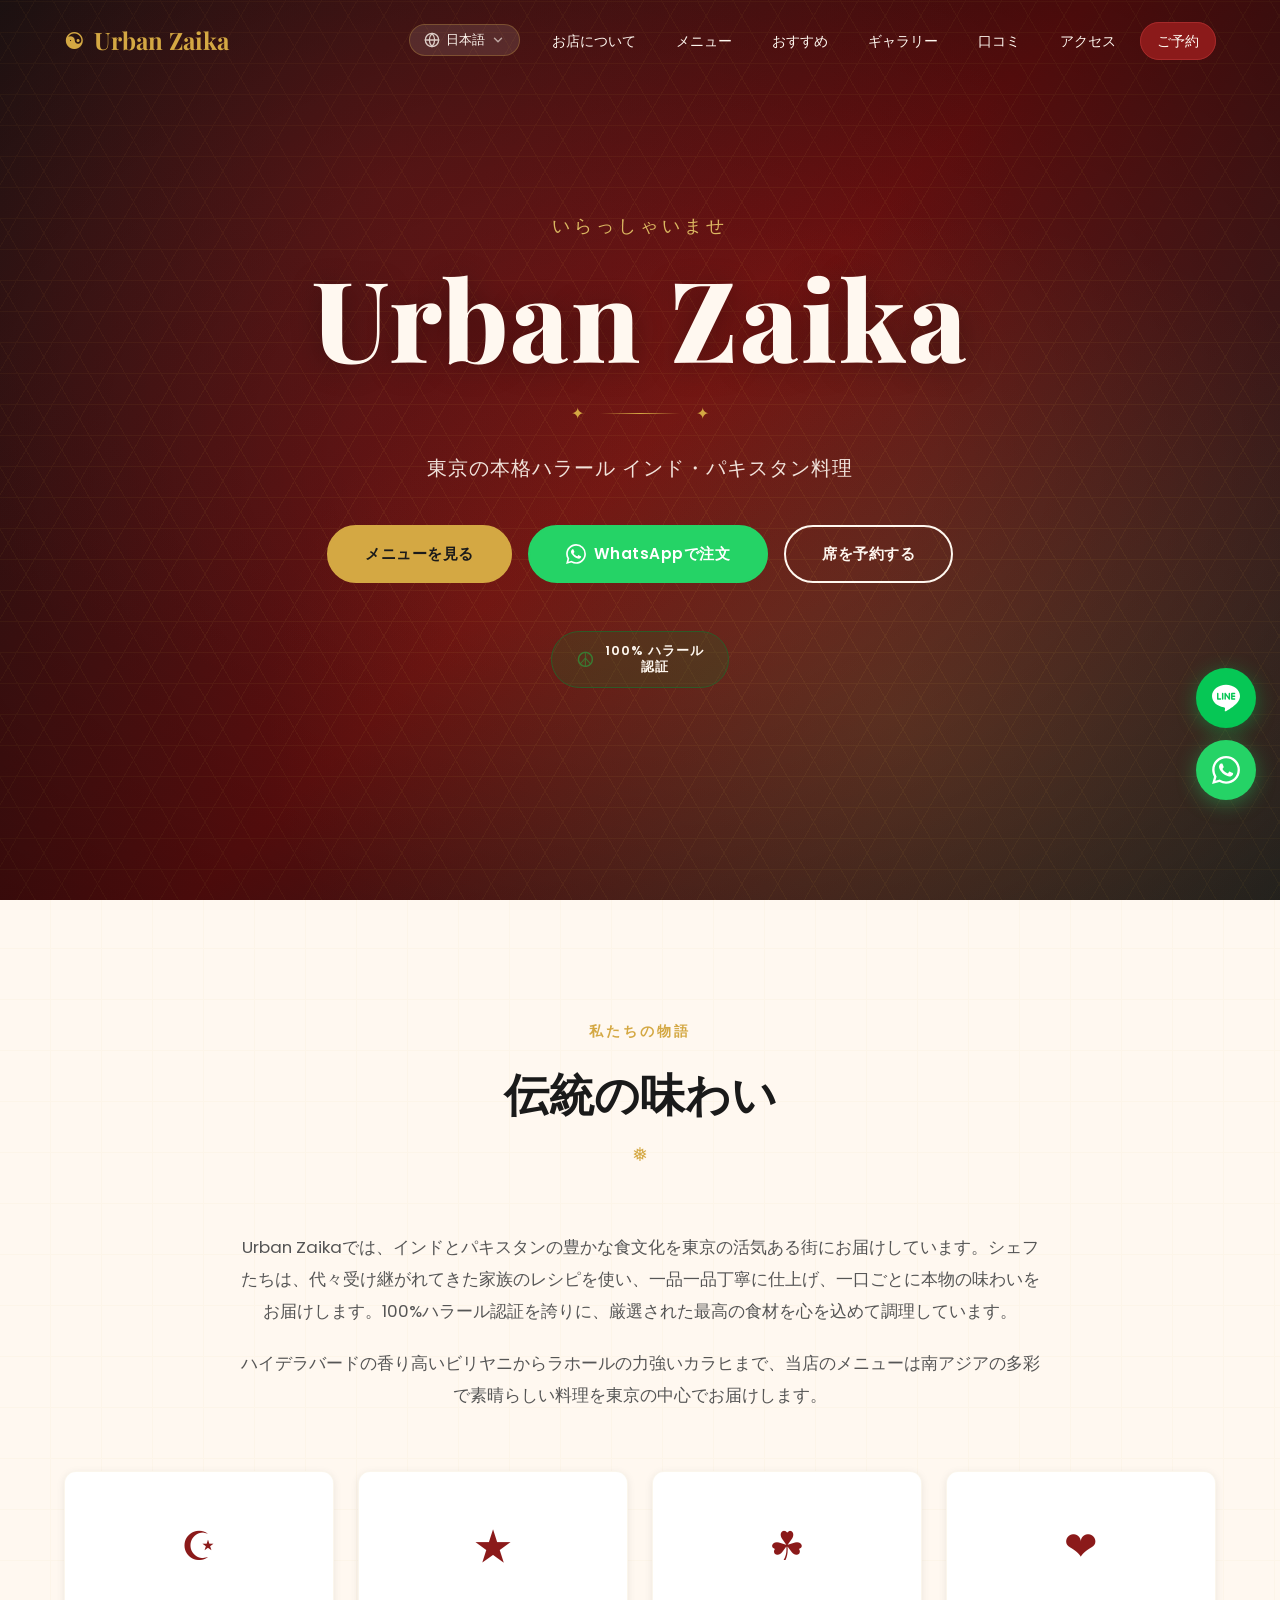
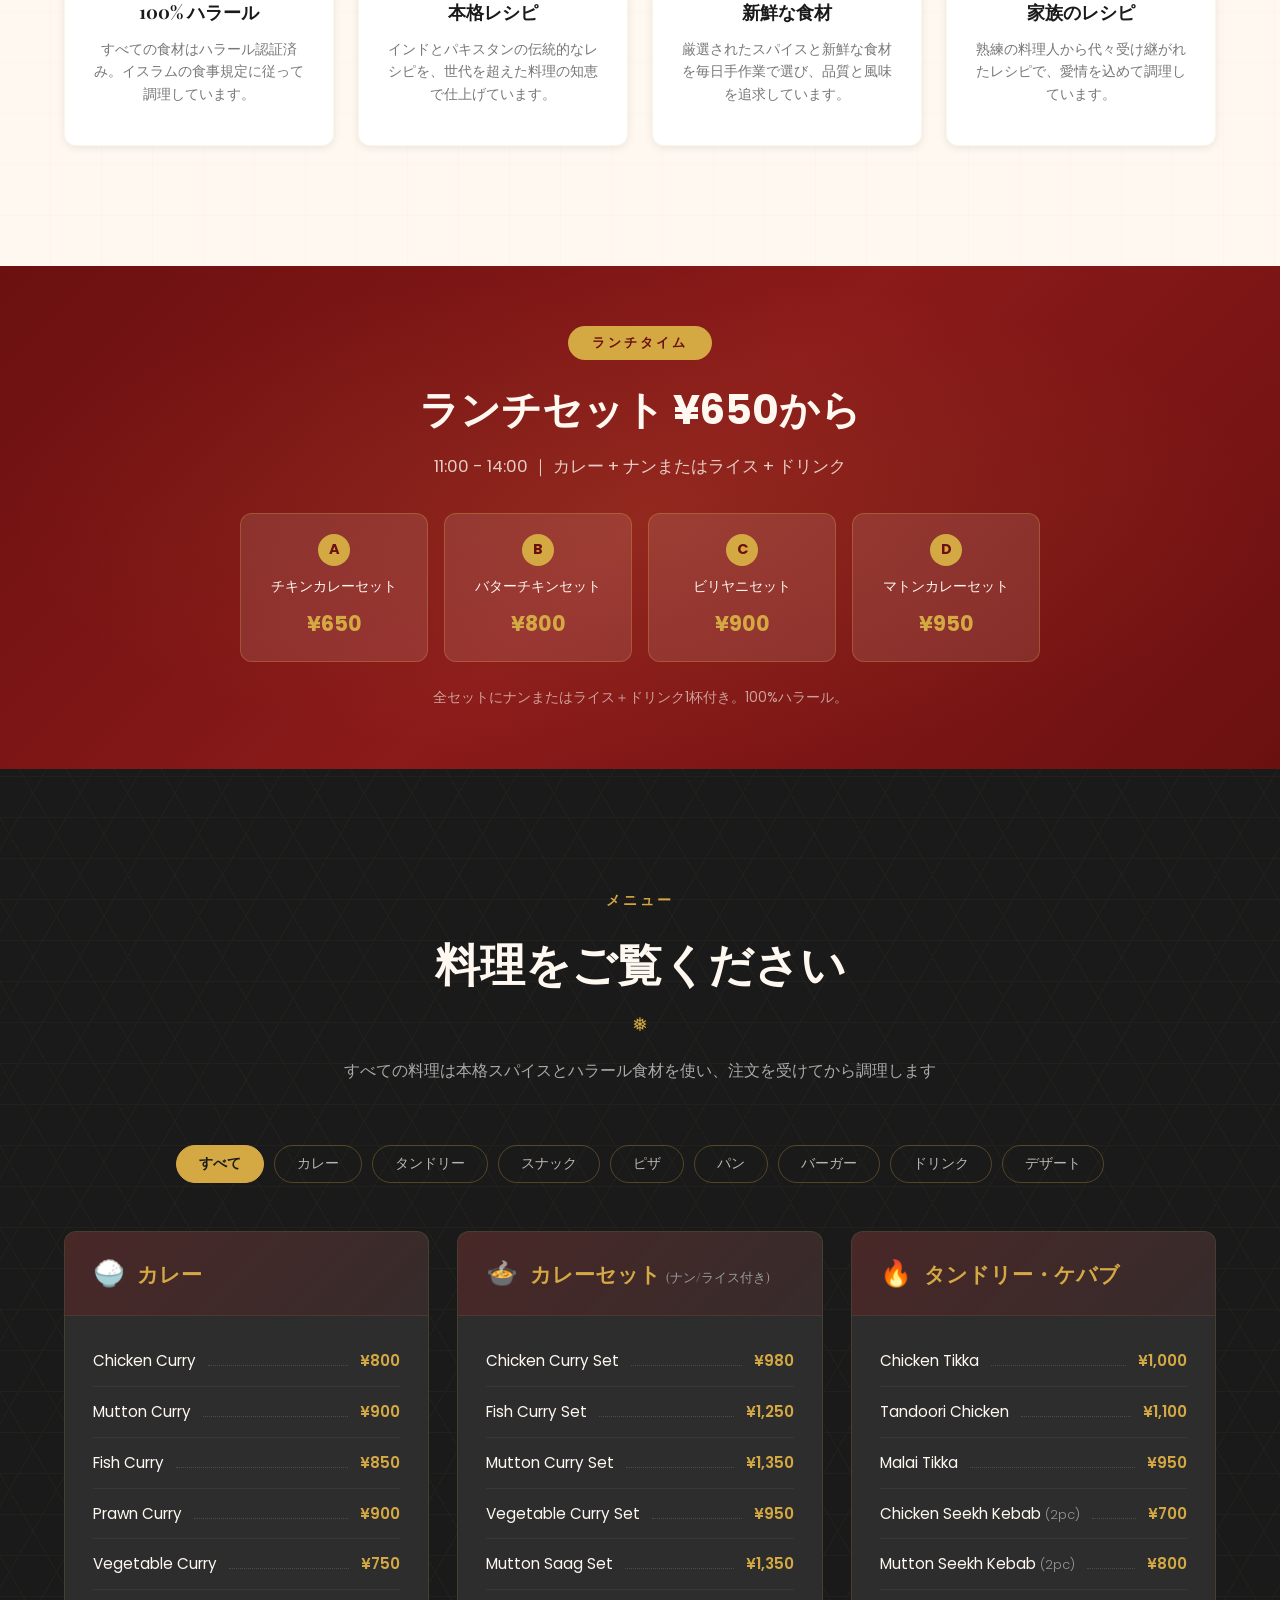
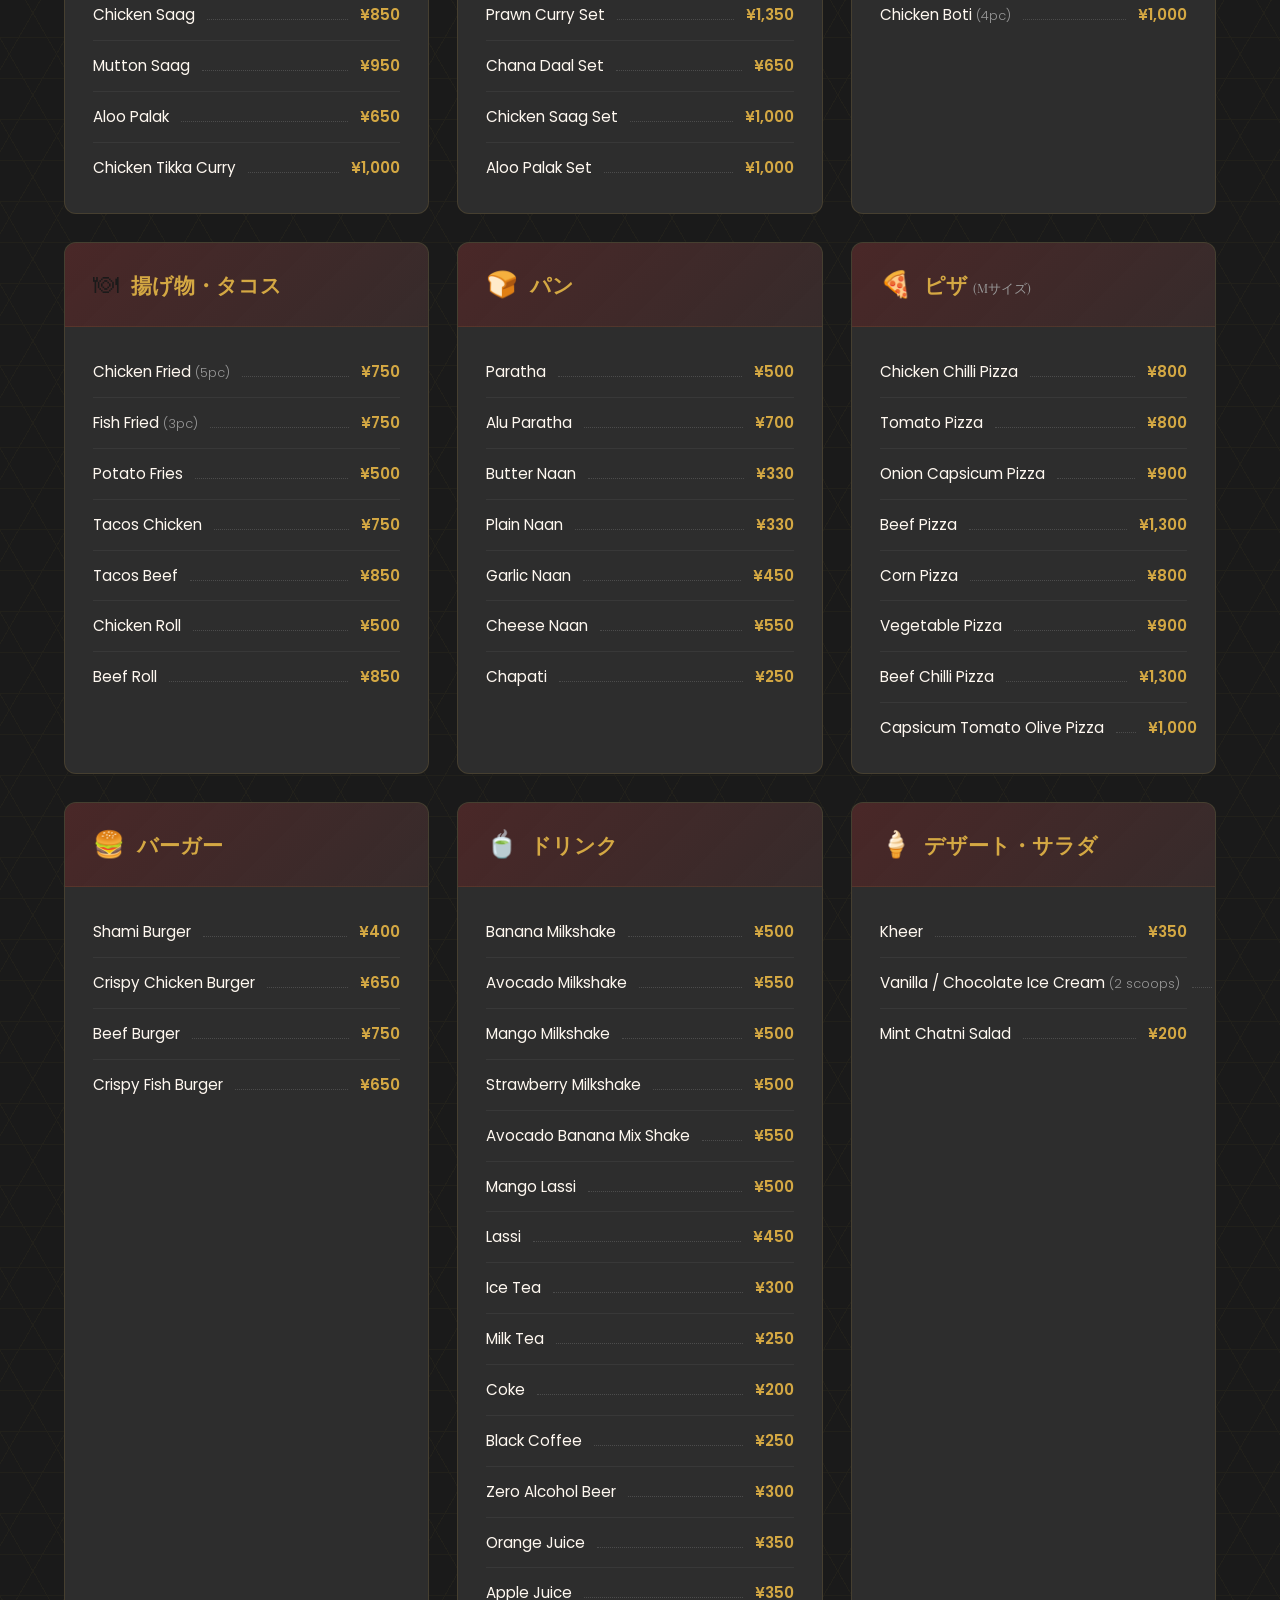
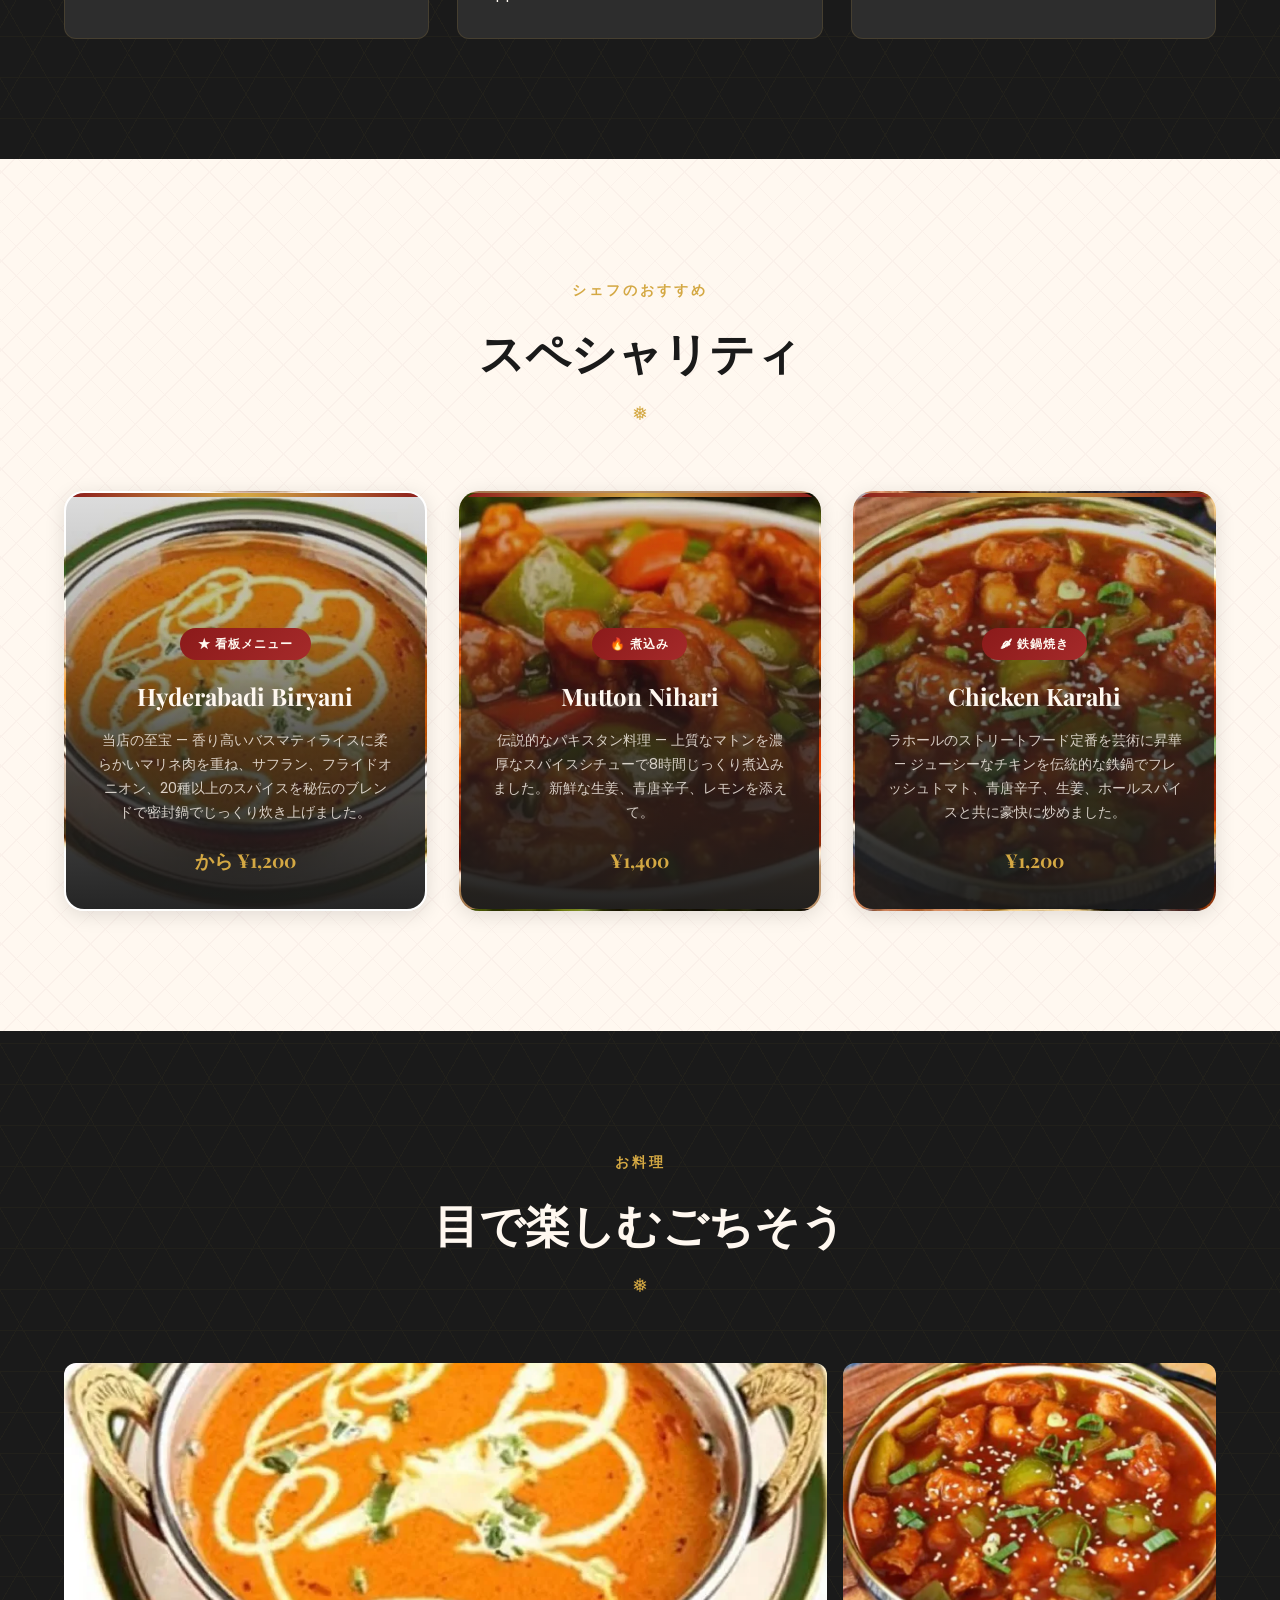
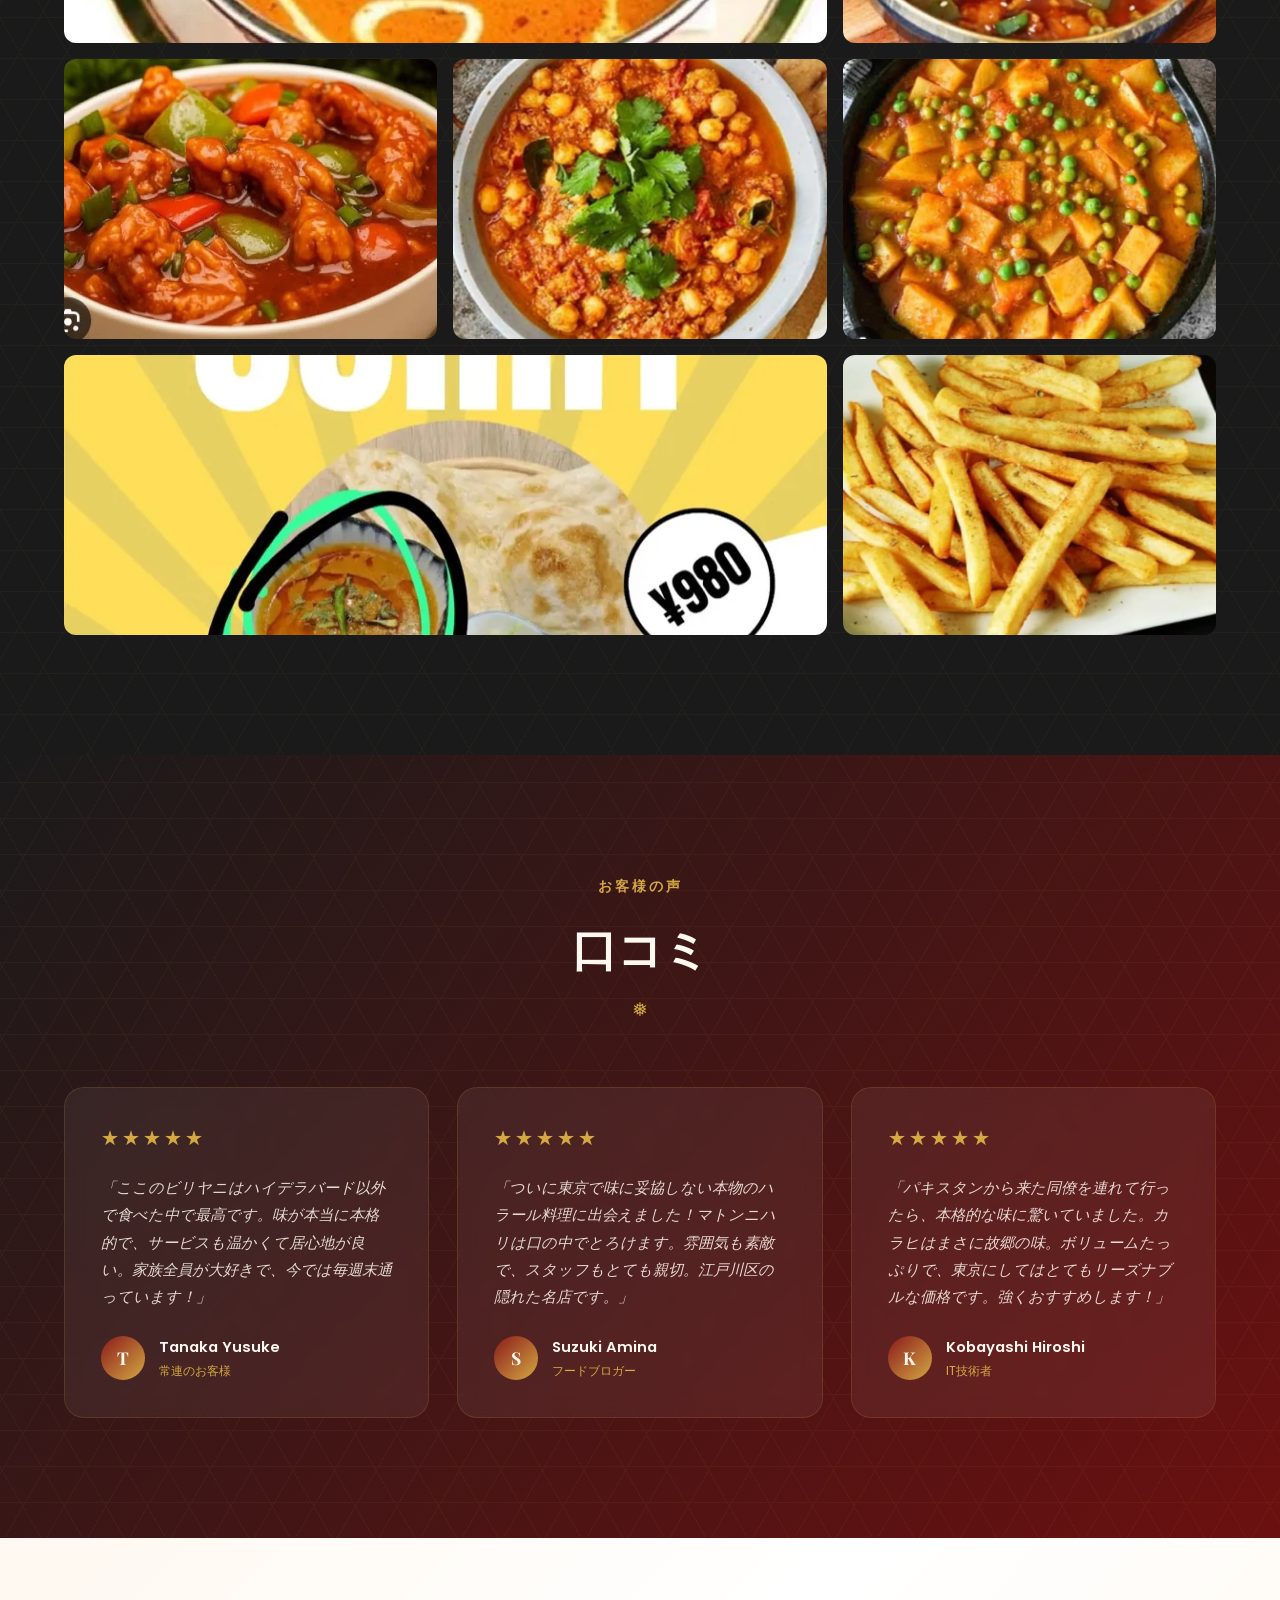
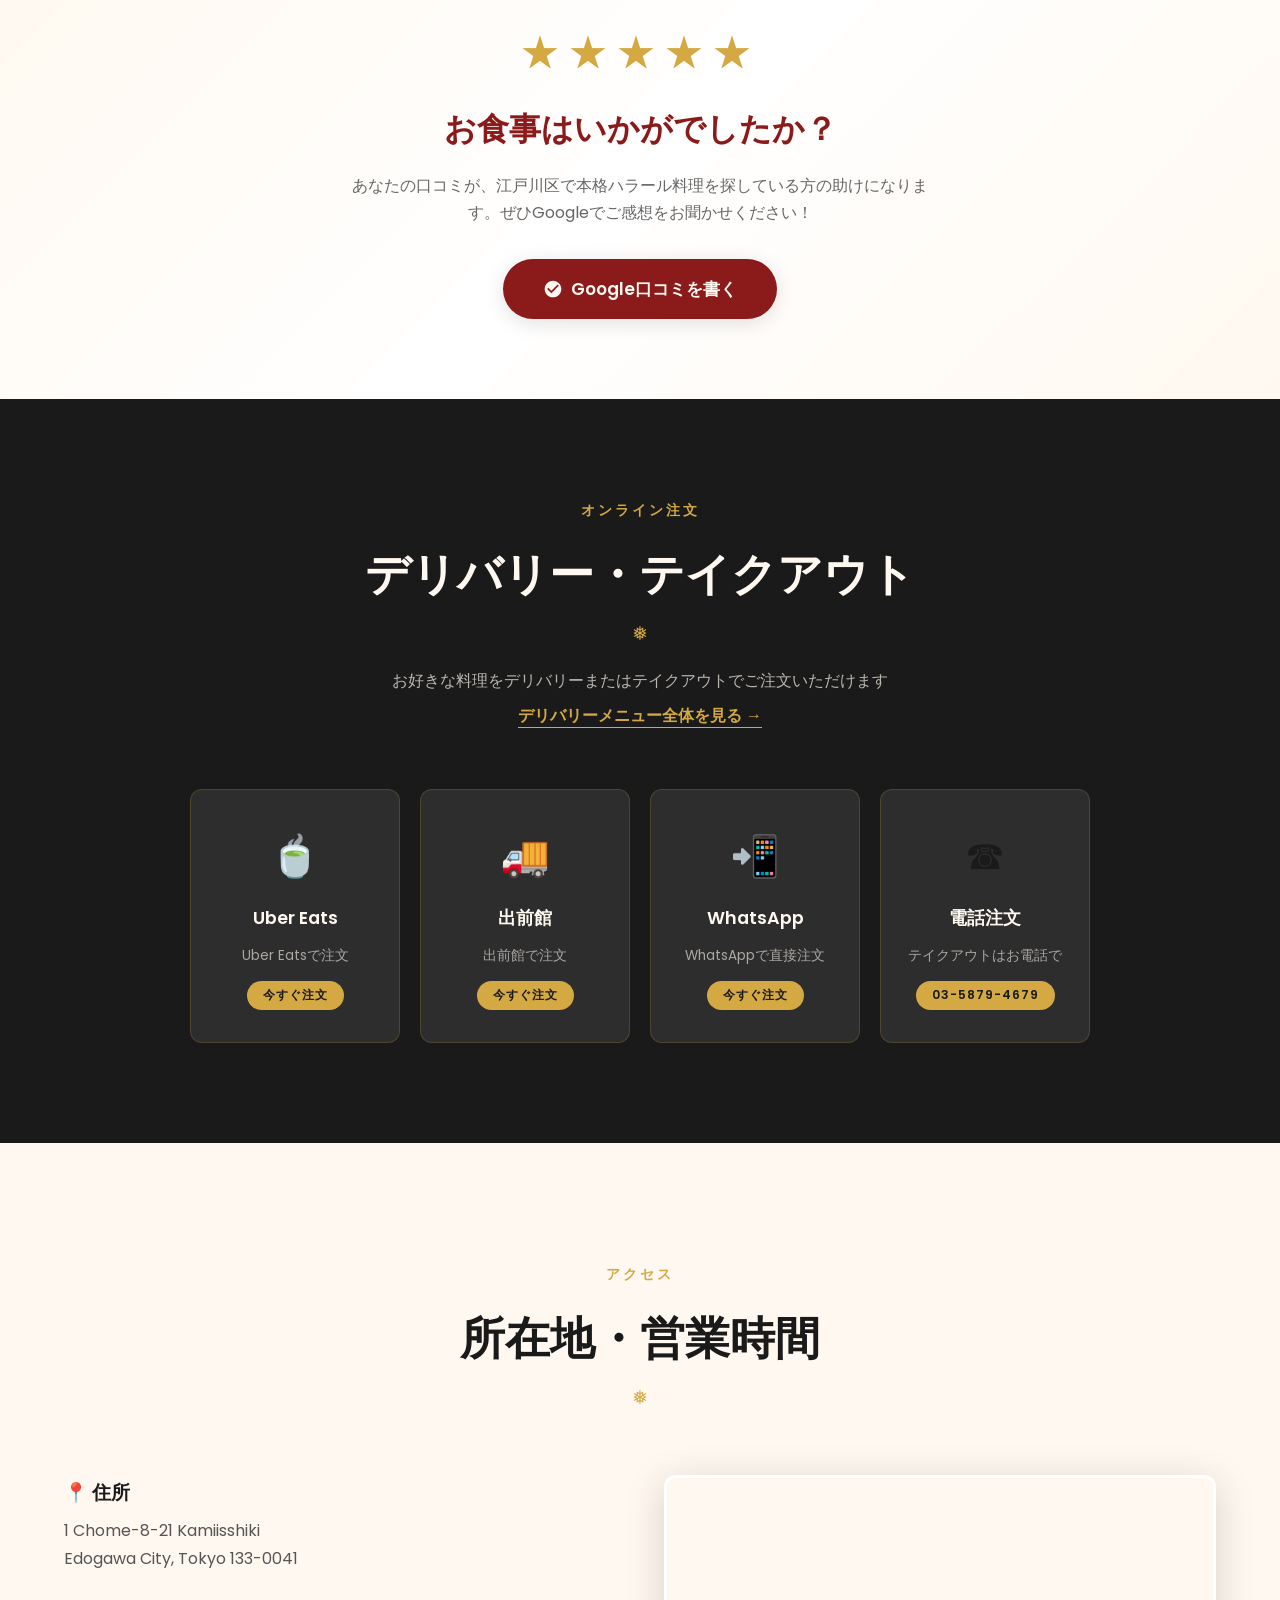
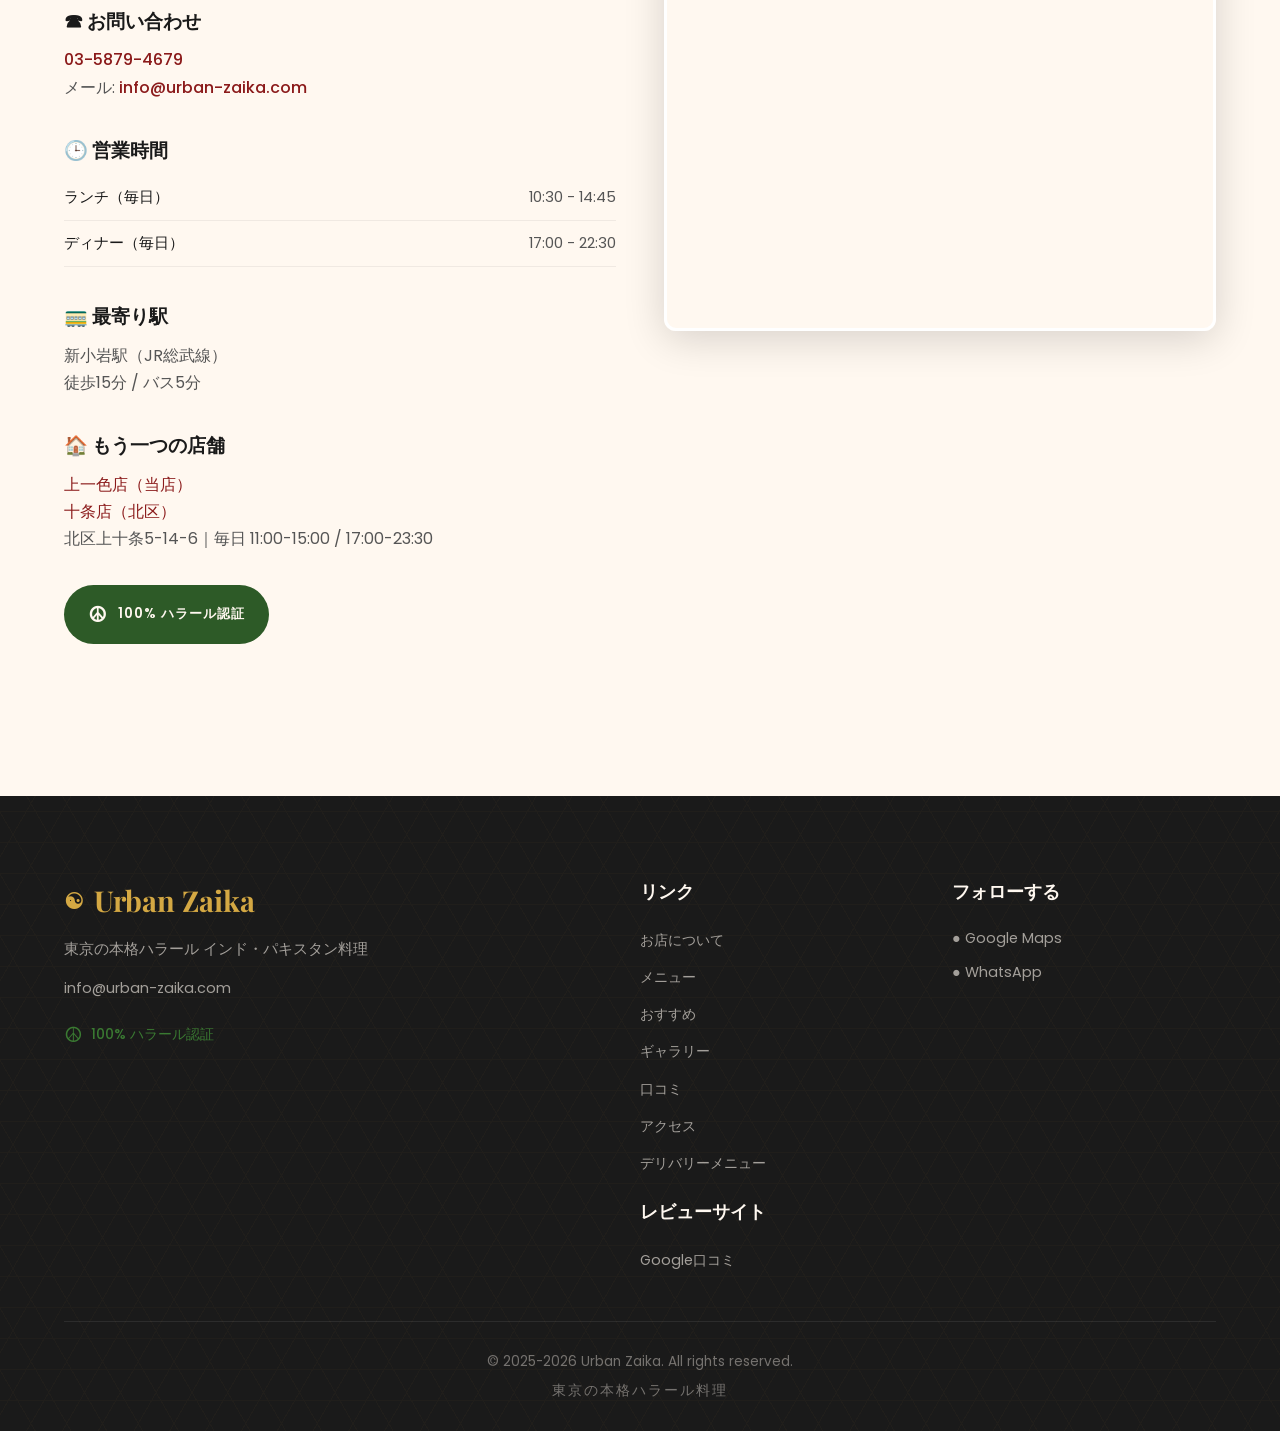
==== index.html @ ff7d1d51 "fix: remove dead LINE links, the @urbanzaika account does not exist All three LINE buttons on the li" ====
<!DOCTYPE html>
<html lang="ja">
<head>
  <meta charset="UTF-8">

  <!-- Google tag (gtag.js) - deferred -->
  <script async defer src="https://www.googletagmanager.com/gtag/js?id=G-XFYZQ5NKZN"></script>
  <script>
    window.dataLayer = window.dataLayer || [];
    function gtag(){dataLayer.push(arguments);}
    gtag('js', new Date());
    gtag('config', 'G-XFYZQ5NKZN');
  </script>
  <meta name="viewport" content="width=device-width, initial-scale=1.0">
  <title>Urban Zaika 上一色店｜ハラルインド・パキスタン料理｜小岩・新小岩・江戸川区</title>
  <meta name="description" content="小岩・新小岩エリア、江戸川区上一色のハラル認証レストラン Urban Zaika。ビリヤニ、バターチキン、カラヒ、焼きたてナン、ケバブ。ランチセット¥650から、ランチ10:30-14:45／ディナー17:00-22:30 毎日営業。テイクアウト・デリバリー対応。Halal Indian &amp; Pakistani restaurant in Edogawa, Tokyo — English menu, halal food near you.">
  <meta name="keywords" content="ハラルレストラン 東京, ハラル 江戸川区, ハラル 小岩, インドカレー 小岩, インドカレー 新小岩, カレー 江戸川区, ビリヤニ 東京, ケバブ 東京, パキスタン料理 東京, ハラル認証, ランチ 小岩, テイクアウト インドカレー, Urban Zaika, アーバンザイカ, halal restaurant Tokyo, halal food near me, halal restaurant near me, indian restaurant near me, pakistani restaurant Tokyo, biryani Tokyo, kebab Tokyo">

  <!-- hreflang intentionally omitted: single-URL site (client-side language toggle).
       Valid hreflang requires distinct URLs per locale; re-add if per-locale paths are introduced. -->

  <!-- Canonical -->
  <link rel="canonical" href="https://urban-zaika.com/">

  <!-- Geo Tags -->
  <meta name="geo.region" content="JP-13">
  <meta name="geo.placename" content="Edogawa, Tokyo">
  <meta name="geo.position" content="35.7229072;139.8737767">
  <meta name="ICBM" content="35.7229072, 139.8737767">

  <!-- Open Graph -->
  <meta property="og:title" content="Urban Zaika｜ハラルインド・パキスタン料理｜東京都江戸川区">
  <meta property="og:description" content="東京都江戸川区の本格ハラル認証インド・パキスタン料理レストラン。ビリヤニ、バターチキン、カラヒなど。毎日11時〜22時営業。">
  <meta property="og:type" content="restaurant">
  <meta property="og:url" content="https://urban-zaika.com/">
  <meta property="og:image" content="https://urban-zaika.com/images/butter-chicken.webp">
  <meta property="og:image:width" content="800">
  <meta property="og:image:height" content="600">
  <meta property="og:locale" content="ja_JP">
  <meta property="og:locale:alternate" content="en_US">
  <meta property="og:site_name" content="Urban Zaika">

  <!-- Structured Data (JSON-LD) -->
  <script type="application/ld+json">
  {
    "@context": "https://schema.org",
    "@type": "Restaurant",
    "name": "Urban Zaika（アーバンザイカ）",
    "alternateName": "アーバンザイカ",
    "description": "東京都江戸川区上一色のハラル認証インド・パキスタン料理レストラン。Authentic Halal Indian & Pakistani Cuisine in Tokyo.",
    "url": "https://urban-zaika.com",
    "telephone": "+81-3-5879-4679",
    "email": "info@urban-zaika.com",
    "address": {
      "@type": "PostalAddress",
      "streetAddress": "上一色1丁目8-21",
      "addressLocality": "江戸川区",
      "addressRegion": "東京都",
      "postalCode": "133-0041",
      "addressCountry": "JP"
    },
    "geo": {
      "@type": "GeoCoordinates",
      "latitude": "35.7229072",
      "longitude": "139.8737767"
    },
    "servesCuisine": ["インド料理", "パキスタン料理", "ハラル", "Indian", "Pakistani", "Halal"],
    "priceRange": "$$",
    "openingHoursSpecification": [
      {
        "@type": "OpeningHoursSpecification",
        "dayOfWeek": ["Monday", "Tuesday", "Wednesday", "Thursday", "Friday", "Saturday", "Sunday"],
        "opens": "10:30",
        "closes": "14:45"
      },
      {
        "@type": "OpeningHoursSpecification",
        "dayOfWeek": ["Monday", "Tuesday", "Wednesday", "Thursday", "Friday", "Saturday", "Sunday"],
        "opens": "17:00",
        "closes": "22:30"
      }
    ],
    "image": "https://urban-zaika.com/images/butter-chicken.webp",
    "menu": "#menu",
    "acceptsReservations": "True",
    "hasMap": "https://www.google.com/maps/place/Urban+Zaika+(Halal+Resturant)/@35.7229072,139.8737767"
  }
  </script>

  <!-- Google Fonts (non-blocking) -->
  <link rel="preconnect" href="https://fonts.googleapis.com">
  <link rel="preconnect" href="https://fonts.gstatic.com" crossorigin>
  <link rel="preload" as="style" href="https://fonts.googleapis.com/css2?family=Playfair+Display:ital,wght@0,400;0,600;0,700;0,800;1,400;1,600&family=Poppins:wght@300;400;500;600;700&display=swap">
  <link href="https://fonts.googleapis.com/css2?family=Playfair+Display:ital,wght@0,400;0,600;0,700;0,800;1,400;1,600&family=Poppins:wght@300;400;500;600;700&display=swap" rel="stylesheet" media="print" onload="this.media='all'">
  <link rel="preload" as="style" href="https://fonts.googleapis.com/css2?family=Noto+Nastaliq+Urdu:wght@400;500;600;700&display=swap">
  <link href="https://fonts.googleapis.com/css2?family=Noto+Nastaliq+Urdu:wght@400;500;600;700&display=swap" rel="stylesheet" media="print" onload="this.media='all'">
  <noscript>
    <link href="https://fonts.googleapis.com/css2?family=Playfair+Display:ital,wght@0,400;0,600;0,700;0,800;1,400;1,600&family=Poppins:wght@300;400;500;600;700&display=swap" rel="stylesheet">
    <link href="https://fonts.googleapis.com/css2?family=Noto+Nastaliq+Urdu:wght@400;500;600;700&display=swap" rel="stylesheet">
  </noscript>

  <link rel="stylesheet" href="style.css">
  <link rel="dns-prefetch" href="https://www.google.com">
  <link rel="dns-prefetch" href="https://www.googletagmanager.com">
</head>
<body>

  <!-- Navigation -->
  <nav class="navbar" id="navbar">
    <div class="nav-container">
      <a href="#hero" class="nav-logo">
        <span class="logo-icon">&#9775;</span>
        <span class="logo-text">Urban Zaika</span>
      </a>
      <div class="lang-dropdown" id="langDropdown">
        <button class="lang-dropdown-btn" id="langDropdownBtn" aria-label="Select language" aria-expanded="false">
          <svg class="lang-globe-icon" viewBox="0 0 24 24" width="16" height="16" fill="none" stroke="currentColor" stroke-width="2" stroke-linecap="round" stroke-linejoin="round"><circle cx="12" cy="12" r="10"/><line x1="2" y1="12" x2="22" y2="12"/><path d="M12 2a15.3 15.3 0 0 1 4 10 15.3 15.3 0 0 1-4 10 15.3 15.3 0 0 1-4-10 15.3 15.3 0 0 1 4-10z"/></svg>
          <span class="lang-current" id="langCurrent">日本語</span>
          <svg class="lang-chevron" viewBox="0 0 24 24" width="14" height="14" fill="none" stroke="currentColor" stroke-width="2.5" stroke-linecap="round" stroke-linejoin="round"><polyline points="6 9 12 15 18 9"/></svg>
        </button>
        <ul class="lang-menu" id="langMenu">
          <li class="lang-option" data-lang="en"><span class="lang-flag">EN</span> English</li>
          <li class="lang-option active" data-lang="ja"><span class="lang-flag">JP</span> 日本語</li>
          <li class="lang-option" data-lang="ur"><span class="lang-flag">UR</span> اردو</li>
        </ul>
      </div>
      <button class="nav-toggle" id="navToggle" aria-label="Toggle navigation menu">
        <span class="hamburger"></span>
      </button>
      <ul class="nav-menu" id="navMenu">
        <li><a href="#about" class="nav-link"><span data-en="About" data-ja="お店について" data-ur="ہمارے بارے میں">お店について</span></a></li>
        <li><a href="#menu" class="nav-link"><span data-en="Menu" data-ja="メニュー" data-ur="مینو">メニュー</span></a></li>
        <li><a href="#specialties" class="nav-link"><span data-en="Specialties" data-ja="おすすめ" data-ur="خصوصیات">おすすめ</span></a></li>
        <li><a href="#gallery" class="nav-link"><span data-en="Gallery" data-ja="ギャラリー" data-ur="گیلری">ギャラリー</span></a></li>
        <li><a href="#testimonials" class="nav-link"><span data-en="Reviews" data-ja="口コミ" data-ur="جائزے">口コミ</span></a></li>
        <li><a href="#location" class="nav-link"><span data-en="Location" data-ja="アクセス" data-ur="مقام">アクセス</span></a></li>
        <li><a href="#location" class="nav-link nav-cta"><span data-en="Reserve" data-ja="ご予約" data-ur="بکنگ">ご予約</span></a></li>
      </ul>
    </div>
  </nav>

  <!-- Hero Section -->
  <section class="hero" id="hero">
    <div class="hero-pattern"></div>
    <div class="hero-overlay"></div>
    <div class="hero-content">
      <div class="hero-welcome"><span data-en="Welcome" data-ja="いらっしゃいませ" data-ur="خوش آمدید">いらっしゃいませ</span></div>
      <h1 class="hero-title">Urban Zaika</h1>
      <div class="hero-divider">
        <span class="divider-ornament">&#10022;</span>
        <span class="divider-line"></span>
        <span class="divider-ornament">&#10022;</span>
      </div>
      <p class="hero-tagline"><span data-en="Authentic Halal Indian & Pakistani Cuisine in Tokyo" data-ja="東京の本格ハラール インド・パキスタン料理" data-ur="ٹوکیو میں مستند حلال ہندوستانی اور پاکستانی کھانے">東京の本格ハラール インド・パキスタン料理</span></p>
      <div class="hero-buttons">
        <a href="#menu" class="btn btn-primary"><span data-en="View Menu" data-ja="メニューを見る" data-ur="مینو دیکھیں">メニューを見る</span></a>
        <a href="https://wa.me/819066582838?text=Hi%2C%20I%27d%20like%20to%20place%20an%20order" class="btn btn-whatsapp" target="_blank" rel="noopener" onclick="gtag('event','click_cta',{cta:'hero_whatsapp'})">
          <svg class="wa-icon-inline" viewBox="0 0 24 24" width="20" height="20" fill="currentColor"><path d="M17.472 14.382c-.297-.149-1.758-.867-2.03-.967-.273-.099-.471-.148-.67.15-.197.297-.767.966-.94 1.164-.173.199-.347.223-.644.075-.297-.15-1.255-.463-2.39-1.475-.883-.788-1.48-1.761-1.653-2.059-.173-.297-.018-.458.13-.606.134-.133.298-.347.446-.52.149-.174.198-.298.298-.497.099-.198.05-.371-.025-.52-.075-.149-.669-1.612-.916-2.207-.242-.579-.487-.5-.669-.51-.173-.008-.371-.01-.57-.01-.198 0-.52.074-.792.372-.272.297-1.04 1.016-1.04 2.479 0 1.462 1.065 2.875 1.213 3.074.149.198 2.096 3.2 5.077 4.487.709.306 1.262.489 1.694.625.712.227 1.36.195 1.871.118.571-.085 1.758-.719 2.006-1.413.248-.694.248-1.289.173-1.413-.074-.124-.272-.198-.57-.347m-5.421 7.403h-.004a9.87 9.87 0 01-5.031-1.378l-.361-.214-3.741.982.998-3.648-.235-.374a9.86 9.86 0 01-1.51-5.26c.001-5.45 4.436-9.884 9.888-9.884 2.64 0 5.122 1.03 6.988 2.898a9.825 9.825 0 012.893 6.994c-.003 5.45-4.437 9.884-9.885 9.884m8.413-18.297A11.815 11.815 0 0012.05 0C5.495 0 .16 5.335.157 11.892c0 2.096.547 4.142 1.588 5.945L.057 24l6.305-1.654a11.882 11.882 0 005.683 1.448h.005c6.554 0 11.89-5.335 11.893-11.893a11.821 11.821 0 00-3.48-8.413z"/></svg>
          <span data-en="WhatsApp Order" data-ja="WhatsAppで注文" data-ur="واٹس ایپ آرڈر">WhatsAppで注文</span>
        </a>
        <a href="#location" class="btn btn-secondary"><span data-en="Reserve a Table" data-ja="席を予約する" data-ur="ٹیبل بک کریں">席を予約する</span></a>
      </div>
      <div class="halal-badge-hero">
        <div class="halal-badge">
          <span class="halal-icon">&#9774;</span>
          <span class="halal-text"><span data-en="100% Halal&#10;Certified" data-ja="100% ハラール&#10;認証" data-ur="100% حلال تصدیق شدہ">100% ハラール<br>認証</span></span>
        </div>
      </div>
    </div>
  </section>

  <!-- About Section -->
  <section class="about" id="about">
    <div class="container">
      <div class="section-header fade-in">
        <span class="section-subtitle"><span data-en="Our Story" data-ja="私たちの物語" data-ur="ہماری کہانی">私たちの物語</span></span>
        <h2 class="section-title"><span data-en="A Tradition of Flavor" data-ja="伝統の味わい" data-ur="ذائقے کی روایت">伝統の味わい</span></h2>
        <div class="title-ornament">&#10053;</div>
      </div>
      <div class="about-content fade-in">
        <p class="about-text">
          <span data-en="At Urban Zaika, we bring the rich culinary heritage of India and Pakistan to the vibrant streets of Tokyo. Our chefs craft each dish using time-honored family recipes passed down through generations, ensuring every bite is an authentic journey of flavor. We are proudly 100% halal certified, using only the finest ingredients sourced with care and prepared with devotion." data-ja="Urban Zaikaでは、インドとパキスタンの豊かな食文化を東京の活気ある街にお届けしています。シェフたちは、代々受け継がれてきた家族のレシピを使い、一品一品丁寧に仕上げ、一口ごとに本物の味わいをお届けします。100%ハラール認証を誇りに、厳選された最高の食材を心を込めて調理しています。" data-ur="اربن ذائقہ میں، ہم ہندوستان اور پاکستان کی بھرپور کھانے کی وراثت کو ٹوکیو کی جاندار گلیوں میں لاتے ہیں۔ ہمارے شیف نسلوں سے چلے آنے والے خاندانی نسخوں کا استعمال کرتے ہوئے ہر پکوان تیار کرتے ہیں، اس بات کو یقینی بناتے ہوئے کہ ہر لقمہ ذائقے کا ایک مستند سفر ہے۔ ہمیں فخر ہے کہ ہم 100% حلال تصدیق شدہ ہیں، صرف بہترین اجزاء کا استعمال کرتے ہیں جو احتیاط سے حاصل کیے جاتے ہیں اور عقیدت سے تیار کیے جاتے ہیں۔">Urban Zaikaでは、インドとパキスタンの豊かな食文化を東京の活気ある街にお届けしています。シェフたちは、代々受け継がれてきた家族のレシピを使い、一品一品丁寧に仕上げ、一口ごとに本物の味わいをお届けします。100%ハラール認証を誇りに、厳選された最高の食材を心を込めて調理しています。</span>
        </p>
        <p class="about-text">
          <span data-en="From the aromatic biryanis of Hyderabad to the robust karahis of Lahore, our menu celebrates the diverse and extraordinary cuisines of the subcontinent &mdash; all in the heart of Tokyo." data-ja="ハイデラバードの香り高いビリヤニからラホールの力強いカラヒまで、当店のメニューは南アジアの多彩で素晴らしい料理を東京の中心でお届けします。" data-ur="حیدرآباد کی خوشبودار بریانی سے لے کر لاہور کی مضبوط کڑاہی تک، ہمارا مینو برصغیر کے متنوع اور غیر معمولی کھانوں کا جشن مناتا ہے — سب ٹوکیو کے دل میں۔">ハイデラバードの香り高いビリヤニからラホールの力強いカラヒまで、当店のメニューは南アジアの多彩で素晴らしい料理を東京の中心でお届けします。</span>
        </p>
      </div>
      <div class="features-grid">
        <div class="feature-card fade-in">
          <div class="feature-icon">&#9770;</div>
          <h3 class="feature-title"><span data-en="100% Halal" data-ja="100% ハラール" data-ur="100% حلال">100% ハラール</span></h3>
          <p class="feature-desc"><span data-en="All ingredients are halal certified, prepared according to Islamic dietary guidelines." data-ja="すべての食材はハラール認証済み。イスラムの食事規定に従って調理しています。" data-ur="تمام اجزاء حلال تصدیق شدہ ہیں، اسلامی غذائی ہدایات کے مطابق تیار کیے جاتے ہیں۔">すべての食材はハラール認証済み。イスラムの食事規定に従って調理しています。</span></p>
        </div>
        <div class="feature-card fade-in">
          <div class="feature-icon">&#9733;</div>
          <h3 class="feature-title"><span data-en="Authentic Recipes" data-ja="本格レシピ" data-ur="مستند نسخے">本格レシピ</span></h3>
          <p class="feature-desc"><span data-en="Traditional recipes from India and Pakistan, crafted with generations of culinary wisdom." data-ja="インドとパキスタンの伝統的なレシピを、世代を超えた料理の知恵で仕上げています。" data-ur="ہندوستان اور پاکستان کے روایتی نسخے، نسلوں کی پاکیزہ حکمت سے تیار کیے گئے۔">インドとパキスタンの伝統的なレシピを、世代を超えた料理の知恵で仕上げています。</span></p>
        </div>
        <div class="feature-card fade-in">
          <div class="feature-icon">&#9752;</div>
          <h3 class="feature-title"><span data-en="Fresh Ingredients" data-ja="新鮮な食材" data-ur="تازہ اجزاء">新鮮な食材</span></h3>
          <p class="feature-desc"><span data-en="Premium spices and the freshest produce, hand-selected daily for quality and flavor." data-ja="厳選されたスパイスと新鮮な食材を毎日手作業で選び、品質と風味を追求しています。" data-ur="عمدہ مصالحے اور تازہ ترین پیداوار، معیار اور ذائقے کے لیے روزانہ ہاتھ سے چنی جاتی ہیں۔">厳選されたスパイスと新鮮な食材を毎日手作業で選び、品質と風味を追求しています。</span></p>
        </div>
        <div class="feature-card fade-in">
          <div class="feature-icon">&#10084;</div>
          <h3 class="feature-title"><span data-en="Family Recipes" data-ja="家族のレシピ" data-ur="خاندانی نسخے">家族のレシピ</span></h3>
          <p class="feature-desc"><span data-en="Dishes lovingly prepared from recipes passed down through generations of master cooks." data-ja="熟練の料理人から代々受け継がれたレシピで、愛情を込めて調理しています。" data-ur="ماہر باورچیوں کی نسلوں سے چلے آنے والے نسخوں سے محبت سے تیار کیے گئے پکوان۔">熟練の料理人から代々受け継がれたレシピで、愛情を込めて調理しています。</span></p>
        </div>
      </div>
    </div>
  </section>

  <!-- Lunch Promotion Banner -->
  <section class="lunch-promo" id="lunch">
    <div class="container">
      <div class="lunch-promo-inner fade-in">
        <div class="lunch-promo-badge">
          <span data-en="LUNCH TIME" data-ja="ランチタイム" data-ur="لنچ ٹائم">ランチタイム</span>
        </div>
        <h2 class="lunch-promo-title">
          <span data-en="Lunch Sets from &yen;650" data-ja="ランチセット &yen;650から" data-ur="لنچ سیٹ ¥650 سے">ランチセット &yen;650から</span>
        </h2>
        <p class="lunch-promo-subtitle">
          <span data-en="11:00 - 14:00 | Curry + Naan or Rice + Drink" data-ja="11:00 - 14:00 ｜ カレー + ナンまたはライス + ドリンク" data-ur="11:00 - 14:00 | کری + نان یا چاول + مشروب">11:00 - 14:00 ｜ カレー + ナンまたはライス + ドリンク</span>
        </p>
        <div class="lunch-promo-sets">
          <div class="lunch-set-card">
            <span class="lunch-set-label">A</span>
            <span class="lunch-set-name"><span data-en="Chicken Curry Set" data-ja="チキンカレーセット" data-ur="چکن کری سیٹ">チキンカレーセット</span></span>
            <span class="lunch-set-price">&yen;650</span>
          </div>
          <div class="lunch-set-card">
            <span class="lunch-set-label">B</span>
            <span class="lunch-set-name"><span data-en="Butter Chicken Set" data-ja="バターチキンセット" data-ur="بٹر چکن سیٹ">バターチキンセット</span></span>
            <span class="lunch-set-price">&yen;800</span>
          </div>
          <div class="lunch-set-card">
            <span class="lunch-set-label">C</span>
            <span class="lunch-set-name"><span data-en="Biryani Set" data-ja="ビリヤニセット" data-ur="بریانی سیٹ">ビリヤニセット</span></span>
            <span class="lunch-set-price">&yen;900</span>
          </div>
          <div class="lunch-set-card">
            <span class="lunch-set-label">D</span>
            <span class="lunch-set-name"><span data-en="Mutton Curry Set" data-ja="マトンカレーセット" data-ur="مٹن کری سیٹ">マトンカレーセット</span></span>
            <span class="lunch-set-price">&yen;950</span>
          </div>
        </div>
        <p class="lunch-promo-note">
          <span data-en="All sets include naan or rice + 1 drink. 100% Halal." data-ja="全セットにナンまたはライス＋ドリンク1杯付き。100%ハラール。" data-ur="تمام سیٹ میں نان یا چاول + 1 مشروب شامل۔ 100% حلال۔">全セットにナンまたはライス＋ドリンク1杯付き。100%ハラール。</span>
        </p>
      </div>
    </div>
  </section>

  <!-- Menu Section -->
  <section class="menu-section" id="menu">
    <div class="container">
      <div class="section-header fade-in">
        <span class="section-subtitle"><span data-en="Our Menu" data-ja="メニュー" data-ur="ہمارا مینو">メニュー</span></span>
        <h2 class="section-title"><span data-en="Explore Our Dishes" data-ja="料理をご覧ください" data-ur="ہمارے پکوان دیکھیں">料理をご覧ください</span></h2>
        <div class="title-ornament">&#10053;</div>
        <p class="section-desc"><span data-en="Each dish is prepared fresh to order with authentic spices and halal ingredients" data-ja="すべての料理は本格スパイスとハラール食材を使い、注文を受けてから調理します" data-ur="ہر پکوان مستند مصالحوں اور حلال اجزاء کے ساتھ تازہ تیار کیا جاتا ہے">すべての料理は本格スパイスとハラール食材を使い、注文を受けてから調理します</span></p>
      </div>

      <!-- Menu Category Filters -->
      <div class="menu-filters fade-in" id="menuFilters">
        <button class="filter-tab active" data-filter="all"><span data-en="All" data-ja="すべて" data-ur="سب">すべて</span></button>
        <button class="filter-tab" data-filter="curry"><span data-en="Curry" data-ja="カレー" data-ur="سالن">カレー</span></button>
        <button class="filter-tab" data-filter="tandoori"><span data-en="Tandoori" data-ja="タンドリー" data-ur="تندوری">タンドリー</span></button>
        <button class="filter-tab" data-filter="snacks"><span data-en="Snacks" data-ja="スナック" data-ur="ناشتے">スナック</span></button>
        <button class="filter-tab" data-filter="pizza"><span data-en="Pizza" data-ja="ピザ" data-ur="پیزا">ピザ</span></button>
        <button class="filter-tab" data-filter="breads"><span data-en="Breads" data-ja="パン" data-ur="روٹیاں">パン</span></button>
        <button class="filter-tab" data-filter="burgers"><span data-en="Burgers" data-ja="バーガー" data-ur="برگر">バーガー</span></button>
        <button class="filter-tab" data-filter="drinks"><span data-en="Drinks" data-ja="ドリンク" data-ur="مشروبات">ドリンク</span></button>
        <button class="filter-tab" data-filter="desserts"><span data-en="Desserts" data-ja="デザート" data-ur="میٹھے">デザート</span></button>
      </div>

      <div class="menu-grid">

        <!-- Curry -->
        <div class="menu-card fade-in" data-category="curry">
          <div class="menu-card-header">
            <span class="menu-card-icon">&#127834;</span>
            <h3 class="menu-card-title"><span data-en="Curry" data-ja="カレー" data-ur="سالن">カレー</span></h3>
          </div>
          <ul class="menu-items">
            <li class="menu-item">
              <span class="item-name">Chicken Curry</span>
              <span class="item-dots"></span>
              <span class="item-price">&yen;800</span>
            </li>
            <li class="menu-item">
              <span class="item-name">Mutton Curry</span>
              <span class="item-dots"></span>
              <span class="item-price">&yen;900</span>
            </li>
            <li class="menu-item">
              <span class="item-name">Fish Curry</span>
              <span class="item-dots"></span>
              <span class="item-price">&yen;850</span>
            </li>
            <li class="menu-item">
              <span class="item-name">Prawn Curry</span>
              <span class="item-dots"></span>
              <span class="item-price">&yen;900</span>
            </li>
            <li class="menu-item">
              <span class="item-name">Vegetable Curry</span>
              <span class="item-dots"></span>
              <span class="item-price">&yen;750</span>
            </li>
            <li class="menu-item">
              <span class="item-name">Chicken Saag</span>
              <span class="item-dots"></span>
              <span class="item-price">&yen;850</span>
            </li>
            <li class="menu-item">
              <span class="item-name">Mutton Saag</span>
              <span class="item-dots"></span>
              <span class="item-price">&yen;950</span>
            </li>
            <li class="menu-item">
              <span class="item-name">Aloo Palak</span>
              <span class="item-dots"></span>
              <span class="item-price">&yen;650</span>
            </li>
            <li class="menu-item">
              <span class="item-name">Chicken Tikka Curry</span>
              <span class="item-dots"></span>
              <span class="item-price">&yen;1,000</span>
            </li>
          </ul>
        </div>

        <!-- Curry Sets (with Naan/Rice) -->
        <div class="menu-card fade-in" data-category="curry">
          <div class="menu-card-header">
            <span class="menu-card-icon">&#127858;</span>
            <h3 class="menu-card-title"><span data-en="Curry Sets" data-ja="カレーセット" data-ur="سالن سیٹ">カレーセット</span> <span class="item-note" data-en="(with Naan/Rice)" data-ja="(ナン/ライス付き)" data-ur="(نان/چاول کے ساتھ)">(ナン/ライス付き)</span></h3>
          </div>
          <ul class="menu-items">
            <li class="menu-item">
              <span class="item-name">Chicken Curry Set</span>
              <span class="item-dots"></span>
              <span class="item-price">&yen;980</span>
            </li>
            <li class="menu-item">
              <span class="item-name">Fish Curry Set</span>
              <span class="item-dots"></span>
              <span class="item-price">&yen;1,250</span>
            </li>
            <li class="menu-item">
              <span class="item-name">Mutton Curry Set</span>
              <span class="item-dots"></span>
              <span class="item-price">&yen;1,350</span>
            </li>
            <li class="menu-item">
              <span class="item-name">Vegetable Curry Set</span>
              <span class="item-dots"></span>
              <span class="item-price">&yen;950</span>
            </li>
            <li class="menu-item">
              <span class="item-name">Mutton Saag Set</span>
              <span class="item-dots"></span>
              <span class="item-price">&yen;1,350</span>
            </li>
            <li class="menu-item">
              <span class="item-name">Prawn Curry Set</span>
              <span class="item-dots"></span>
              <span class="item-price">&yen;1,350</span>
            </li>
            <li class="menu-item">
              <span class="item-name">Chana Daal Set</span>
              <span class="item-dots"></span>
              <span class="item-price">&yen;650</span>
            </li>
            <li class="menu-item">
              <span class="item-name">Chicken Saag Set</span>
              <span class="item-dots"></span>
              <span class="item-price">&yen;1,000</span>
            </li>
            <li class="menu-item">
              <span class="item-name">Aloo Palak Set</span>
              <span class="item-dots"></span>
              <span class="item-price">&yen;1,000</span>
            </li>
          </ul>
        </div>

        <!-- Tandoori & Kebabs -->
        <div class="menu-card fade-in" data-category="tandoori">
          <div class="menu-card-header">
            <span class="menu-card-icon">&#128293;</span>
            <h3 class="menu-card-title"><span data-en="Tandoori & Kebabs" data-ja="タンドリー・ケバブ" data-ur="تندوری اور کباب">タンドリー・ケバブ</span></h3>
          </div>
          <ul class="menu-items">
            <li class="menu-item">
              <span class="item-name">Chicken Tikka</span>
              <span class="item-dots"></span>
              <span class="item-price">&yen;1,000</span>
            </li>
            <li class="menu-item">
              <span class="item-name">Tandoori Chicken</span>
              <span class="item-dots"></span>
              <span class="item-price">&yen;1,100</span>
            </li>
            <li class="menu-item">
              <span class="item-name">Malai Tikka</span>
              <span class="item-dots"></span>
              <span class="item-price">&yen;950</span>
            </li>
            <li class="menu-item">
              <span class="item-name">Chicken Seekh Kebab <span class="item-note">(2pc)</span></span>
              <span class="item-dots"></span>
              <span class="item-price">&yen;700</span>
            </li>
            <li class="menu-item">
              <span class="item-name">Mutton Seekh Kebab <span class="item-note">(2pc)</span></span>
              <span class="item-dots"></span>
              <span class="item-price">&yen;800</span>
            </li>
            <li class="menu-item">
              <span class="item-name">Chicken Boti <span class="item-note">(4pc)</span></span>
              <span class="item-dots"></span>
              <span class="item-price">&yen;1,000</span>
            </li>
          </ul>
        </div>

        <!-- Fried Snacks & Tacos -->
        <div class="menu-card fade-in" data-category="snacks">
          <div class="menu-card-header">
            <span class="menu-card-icon">&#127869;</span>
            <h3 class="menu-card-title"><span data-en="Fried Snacks & Tacos" data-ja="揚げ物・タコス" data-ur="تلے ہوئے ناشتے اور ٹیکو">揚げ物・タコス</span></h3>
          </div>
          <ul class="menu-items">
            <li class="menu-item">
              <span class="item-name">Chicken Fried <span class="item-note">(5pc)</span></span>
              <span class="item-dots"></span>
              <span class="item-price">&yen;750</span>
            </li>
            <li class="menu-item">
              <span class="item-name">Fish Fried <span class="item-note">(3pc)</span></span>
              <span class="item-dots"></span>
              <span class="item-price">&yen;750</span>
            </li>
            <li class="menu-item">
              <span class="item-name">Potato Fries</span>
              <span class="item-dots"></span>
              <span class="item-price">&yen;500</span>
            </li>
            <li class="menu-item">
              <span class="item-name">Tacos Chicken</span>
              <span class="item-dots"></span>
              <span class="item-price">&yen;750</span>
            </li>
            <li class="menu-item">
              <span class="item-name">Tacos Beef</span>
              <span class="item-dots"></span>
              <span class="item-price">&yen;850</span>
            </li>
            <li class="menu-item">
              <span class="item-name">Chicken Roll</span>
              <span class="item-dots"></span>
              <span class="item-price">&yen;500</span>
            </li>
            <li class="menu-item">
              <span class="item-name">Beef Roll</span>
              <span class="item-dots"></span>
              <span class="item-price">&yen;850</span>
            </li>
          </ul>
        </div>

        <!-- Breads -->
        <div class="menu-card fade-in" data-category="breads">
          <div class="menu-card-header">
            <span class="menu-card-icon">&#127838;</span>
            <h3 class="menu-card-title"><span data-en="Breads" data-ja="パン" data-ur="روٹیاں">パン</span></h3>
          </div>
          <ul class="menu-items">
            <li class="menu-item">
              <span class="item-name">Paratha</span>
              <span class="item-dots"></span>
              <span class="item-price">&yen;500</span>
            </li>
            <li class="menu-item">
              <span class="item-name">Alu Paratha</span>
              <span class="item-dots"></span>
              <span class="item-price">&yen;700</span>
            </li>
            <li class="menu-item">
              <span class="item-name">Butter Naan</span>
              <span class="item-dots"></span>
              <span class="item-price">&yen;330</span>
            </li>
            <li class="menu-item">
              <span class="item-name">Plain Naan</span>
              <span class="item-dots"></span>
              <span class="item-price">&yen;330</span>
            </li>
            <li class="menu-item">
              <span class="item-name">Garlic Naan</span>
              <span class="item-dots"></span>
              <span class="item-price">&yen;450</span>
            </li>
            <li class="menu-item">
              <span class="item-name">Cheese Naan</span>
              <span class="item-dots"></span>
              <span class="item-price">&yen;550</span>
            </li>
            <li class="menu-item">
              <span class="item-name">Chapati</span>
              <span class="item-dots"></span>
              <span class="item-price">&yen;250</span>
            </li>
          </ul>
        </div>

        <!-- Pizza -->
        <div class="menu-card fade-in" data-category="pizza">
          <div class="menu-card-header">
            <span class="menu-card-icon">&#127829;</span>
            <h3 class="menu-card-title"><span data-en="Pizza" data-ja="ピザ" data-ur="پیزا">ピザ</span> <span class="item-note" data-en="(M Size)" data-ja="(Mサイズ)" data-ur="(ایم سائز)">(Mサイズ)</span></h3>
          </div>
          <ul class="menu-items">
            <li class="menu-item">
              <span class="item-name">Chicken Chilli Pizza</span>
              <span class="item-dots"></span>
              <span class="item-price">&yen;800</span>
            </li>
            <li class="menu-item">
              <span class="item-name">Tomato Pizza</span>
              <span class="item-dots"></span>
              <span class="item-price">&yen;800</span>
            </li>
            <li class="menu-item">
              <span class="item-name">Onion Capsicum Pizza</span>
              <span class="item-dots"></span>
              <span class="item-price">&yen;900</span>
            </li>
            <li class="menu-item">
              <span class="item-name">Beef Pizza</span>
              <span class="item-dots"></span>
              <span class="item-price">&yen;1,300</span>
            </li>
            <li class="menu-item">
              <span class="item-name">Corn Pizza</span>
              <span class="item-dots"></span>
              <span class="item-price">&yen;800</span>
            </li>
            <li class="menu-item">
              <span class="item-name">Vegetable Pizza</span>
              <span class="item-dots"></span>
              <span class="item-price">&yen;900</span>
            </li>
            <li class="menu-item">
              <span class="item-name">Beef Chilli Pizza</span>
              <span class="item-dots"></span>
              <span class="item-price">&yen;1,300</span>
            </li>
            <li class="menu-item">
              <span class="item-name">Capsicum Tomato Olive Pizza</span>
              <span class="item-dots"></span>
              <span class="item-price">&yen;1,000</span>
            </li>
          </ul>
        </div>

        <!-- Burgers -->
        <div class="menu-card fade-in" data-category="burgers">
          <div class="menu-card-header">
            <span class="menu-card-icon">&#127828;</span>
            <h3 class="menu-card-title"><span data-en="Burgers" data-ja="バーガー" data-ur="برگر">バーガー</span></h3>
          </div>
          <ul class="menu-items">
            <li class="menu-item">
              <span class="item-name">Shami Burger</span>
              <span class="item-dots"></span>
              <span class="item-price">&yen;400</span>
            </li>
            <li class="menu-item">
              <span class="item-name">Crispy Chicken Burger</span>
              <span class="item-dots"></span>
              <span class="item-price">&yen;650</span>
            </li>
            <li class="menu-item">
              <span class="item-name">Beef Burger</span>
              <span class="item-dots"></span>
              <span class="item-price">&yen;750</span>
            </li>
            <li class="menu-item">
              <span class="item-name">Crispy Fish Burger</span>
              <span class="item-dots"></span>
              <span class="item-price">&yen;650</span>
            </li>
          </ul>
        </div>

        <!-- Drinks -->
        <div class="menu-card fade-in" data-category="drinks">
          <div class="menu-card-header">
            <span class="menu-card-icon">&#127861;</span>
            <h3 class="menu-card-title"><span data-en="Drinks" data-ja="ドリンク" data-ur="مشروبات">ドリンク</span></h3>
          </div>
          <ul class="menu-items">
            <li class="menu-item">
              <span class="item-name">Banana Milkshake</span>
              <span class="item-dots"></span>
              <span class="item-price">&yen;500</span>
            </li>
            <li class="menu-item">
              <span class="item-name">Avocado Milkshake</span>
              <span class="item-dots"></span>
              <span class="item-price">&yen;550</span>
            </li>
            <li class="menu-item">
              <span class="item-name">Mango Milkshake</span>
              <span class="item-dots"></span>
              <span class="item-price">&yen;500</span>
            </li>
            <li class="menu-item">
              <span class="item-name">Strawberry Milkshake</span>
              <span class="item-dots"></span>
              <span class="item-price">&yen;500</span>
            </li>
            <li class="menu-item">
              <span class="item-name">Avocado Banana Mix Shake</span>
              <span class="item-dots"></span>
              <span class="item-price">&yen;550</span>
            </li>
            <li class="menu-item">
              <span class="item-name">Mango Lassi</span>
              <span class="item-dots"></span>
              <span class="item-price">&yen;500</span>
            </li>
            <li class="menu-item">
              <span class="item-name">Lassi</span>
              <span class="item-dots"></span>
              <span class="item-price">&yen;450</span>
            </li>
            <li class="menu-item">
              <span class="item-name">Ice Tea</span>
              <span class="item-dots"></span>
              <span class="item-price">&yen;300</span>
            </li>
            <li class="menu-item">
              <span class="item-name">Milk Tea</span>
              <span class="item-dots"></span>
              <span class="item-price">&yen;250</span>
            </li>
            <li class="menu-item">
              <span class="item-name">Coke</span>
              <span class="item-dots"></span>
              <span class="item-price">&yen;200</span>
            </li>
            <li class="menu-item">
              <span class="item-name">Black Coffee</span>
              <span class="item-dots"></span>
              <span class="item-price">&yen;250</span>
            </li>
            <li class="menu-item">
              <span class="item-name">Zero Alcohol Beer</span>
              <span class="item-dots"></span>
              <span class="item-price">&yen;300</span>
            </li>
            <li class="menu-item">
              <span class="item-name">Orange Juice</span>
              <span class="item-dots"></span>
              <span class="item-price">&yen;350</span>
            </li>
            <li class="menu-item">
              <span class="item-name">Apple Juice</span>
              <span class="item-dots"></span>
              <span class="item-price">&yen;350</span>
            </li>
          </ul>
        </div>

        <!-- Desserts -->
        <div class="menu-card fade-in" data-category="desserts">
          <div class="menu-card-header">
            <span class="menu-card-icon">&#127846;</span>
            <h3 class="menu-card-title"><span data-en="Desserts & Salad" data-ja="デザート・サラダ" data-ur="میٹھے اور سلاد">デザート・サラダ</span></h3>
          </div>
          <ul class="menu-items">
            <li class="menu-item">
              <span class="item-name">Kheer</span>
              <span class="item-dots"></span>
              <span class="item-price">&yen;350</span>
            </li>
            <li class="menu-item">
              <span class="item-name">Vanilla / Chocolate Ice Cream <span class="item-note">(2 scoops)</span></span>
              <span class="item-dots"></span>
              <span class="item-price">&yen;300</span>
            </li>
            <li class="menu-item">
              <span class="item-name">Mint Chatni Salad</span>
              <span class="item-dots"></span>
              <span class="item-price">&yen;200</span>
            </li>
          </ul>
        </div>

      </div>
    </div>
  </section>

  <!-- Specialties Section -->
  <section class="specialties" id="specialties">
    <div class="container">
      <div class="section-header fade-in">
        <span class="section-subtitle"><span data-en="Chef's Selection" data-ja="シェフのおすすめ" data-ur="شیف کی پسند">シェフのおすすめ</span></span>
        <h2 class="section-title"><span data-en="Our Specialties" data-ja="スペシャリティ" data-ur="ہماری خصوصیات">スペシャリティ</span></h2>
        <div class="title-ornament">&#10053;</div>
      </div>

      <div class="specialties-grid">
        <div class="specialty-card fade-in" style="background-image: url('images/butter-chicken.webp'), url('images/butter-chicken.jpg');">
          <div class="specialty-card-overlay"></div>
          <div class="specialty-card-content">
            <div class="specialty-badge">&#9733; <span data-en="Signature" data-ja="看板メニュー" data-ur="خاص">看板メニュー</span></div>
            <h3 class="specialty-title">Hyderabadi Biryani</h3>
            <p class="specialty-desc">
              <span data-en="Our crown jewel &mdash; fragrant basmati rice layered with tender marinated meat, slow-cooked in a sealed pot with saffron, fried onions, and a secret blend of over 20 aromatic spices." data-ja="当店の至宝 &mdash; 香り高いバスマティライスに柔らかいマリネ肉を重ね、サフラン、フライドオニオン、20種以上のスパイスを秘伝のブレンドで密封鍋でじっくり炊き上げました。" data-ur="ہمارا شاہی پکوان — خوشبودار باسمتی چاول جو نرم میرینیٹ گوشت کے ساتھ تہہ در تہہ، زعفران، تلے ہوئے پیاز، اور 20 سے زیادہ خوشبودار مصالحوں کے خفیہ امتزاج کے ساتھ بند برتن میں آہستہ پکایا جاتا ہے۔">当店の至宝 &mdash; 香り高いバスマティライスに柔らかいマリネ肉を重ね、サフラン、フライドオニオン、20種以上のスパイスを秘伝のブレンドで密封鍋でじっくり炊き上げました。</span>
            </p>
            <span class="specialty-price"><span data-en="From" data-ja="から" data-ur="سے">から</span> &yen;1,200</span>
          </div>
        </div>

        <div class="specialty-card fade-in" style="background-image: url('images/curry-bowl.webp'), url('images/curry-bowl.jpg');">
          <div class="specialty-card-overlay"></div>
          <div class="specialty-card-content">
            <div class="specialty-badge">&#128293; <span data-en="Slow-Cooked" data-ja="煮込み" data-ur="آہستہ پکا ہوا">煮込み</span></div>
            <h3 class="specialty-title">Mutton Nihari</h3>
            <p class="specialty-desc">
              <span data-en="A legendary Pakistani delicacy &mdash; premium mutton simmered overnight for 8 hours in a rich, deeply spiced stew. Garnished with fresh ginger, green chilies, and a squeeze of lemon." data-ja="伝説的なパキスタン料理 &mdash; 上質なマトンを濃厚なスパイスシチューで8時間じっくり煮込みました。新鮮な生姜、青唐辛子、レモンを添えて。" data-ur="ایک افسانوی پاکستانی لذت — عمدہ مٹن کو بھرپور، گہرے مصالحے دار شوربے میں 8 گھنٹے تک آہستہ پکایا جاتا ہے۔ تازہ ادرک، ہری مرچ، اور لیموں کے نچوڑ سے سجایا جاتا ہے۔">伝説的なパキスタン料理 &mdash; 上質なマトンを濃厚なスパイスシチューで8時間じっくり煮込みました。新鮮な生姜、青唐辛子、レモンを添えて。</span>
            </p>
            <span class="specialty-price">&yen;1,400</span>
          </div>
        </div>

        <div class="specialty-card fade-in" style="background-image: url('images/karahi.webp'), url('images/karahi.jpg');">
          <div class="specialty-card-overlay"></div>
          <div class="specialty-card-content">
            <div class="specialty-badge">&#127798; <span data-en="Wok-Fired" data-ja="鉄鍋焼き" data-ur="کڑاہی میں پکا ہوا">鉄鍋焼き</span></div>
            <h3 class="specialty-title">Chicken Karahi</h3>
            <p class="specialty-desc">
              <span data-en="A Lahori street-food classic elevated to art &mdash; succulent chicken pieces tossed in a traditional wok with fresh tomatoes, green chilies, ginger, and a bold mix of whole spices." data-ja="ラホールのストリートフード定番を芸術に昇華 &mdash; ジューシーなチキンを伝統的な鉄鍋でフレッシュトマト、青唐辛子、生姜、ホールスパイスと共に豪快に炒めました。" data-ur="لاہوری اسٹریٹ فوڈ کا کلاسک — رسیلے چکن کے ٹکڑے روایتی کڑاہی میں تازہ ٹماٹر، ہری مرچ، ادرک، اور ثابت مصالحوں کے ساتھ بھونے جاتے ہیں۔">ラホールのストリートフード定番を芸術に昇華 &mdash; ジューシーなチキンを伝統的な鉄鍋でフレッシュトマト、青唐辛子、生姜、ホールスパイスと共に豪快に炒めました。</span>
            </p>
            <span class="specialty-price">&yen;1,200</span>
          </div>
        </div>
      </div>
    </div>
  </section>

  <!-- Photo Gallery Section -->
  <section class="gallery" id="gallery">
    <div class="container">
      <div class="section-header fade-in">
        <span class="section-subtitle"><span data-en="Our Kitchen" data-ja="お料理" data-ur="ہمارا باورچی خانہ">お料理</span></span>
        <h2 class="section-title"><span data-en="Food Gallery" data-ja="目で楽しむごちそう" data-ur="کھانے کی گیلری">目で楽しむごちそう</span></h2>
        <div class="title-ornament">&#10053;</div>
      </div>

      <div class="gallery-grid">
        <div class="gallery-item gallery-item-large fade-in">
          <picture>
            <source srcset="images/butter-chicken-400.webp 400w, images/butter-chicken.webp 800w" sizes="(max-width: 600px) 400px, 800px" type="image/webp">
            <img src="images/butter-chicken.jpg" srcset="images/butter-chicken-400.jpg 400w, images/butter-chicken.jpg 800w" sizes="(max-width: 600px) 400px, 800px" alt="バターチキン - Butter chicken served in traditional bowl" loading="lazy" width="800" height="613">
          </picture>
          <div class="gallery-caption">Butter Chicken</div>
        </div>
        <div class="gallery-item fade-in">
          <picture>
            <source srcset="images/karahi-400.webp 400w, images/karahi.webp 800w" sizes="(max-width: 600px) 400px, 800px" type="image/webp">
            <img src="images/karahi.jpg" srcset="images/karahi-400.jpg 400w, images/karahi.jpg 800w" sizes="(max-width: 600px) 400px, 800px" alt="チキンカラヒ - Chicken karahi cooked in traditional wok" loading="lazy" width="800" height="667">
          </picture>
          <div class="gallery-caption">Chicken Karahi</div>
        </div>
        <div class="gallery-item fade-in">
          <picture>
            <source srcset="images/curry-bowl-400.webp 400w, images/curry-bowl.webp 800w" sizes="(max-width: 600px) 400px, 800px" type="image/webp">
            <img src="images/curry-bowl.jpg" srcset="images/curry-bowl-400.jpg 400w, images/curry-bowl.jpg 800w" sizes="(max-width: 600px) 400px, 800px" alt="カレーボウル - Rich curry bowl with aromatic spices" loading="lazy" width="800" height="494">
          </picture>
          <div class="gallery-caption">Signature Curry</div>
        </div>
        <div class="gallery-item fade-in">
          <picture>
            <source srcset="images/chana-400.webp 400w, images/chana.webp 800w" sizes="(max-width: 600px) 400px, 800px" type="image/webp">
            <img src="images/chana.jpg" srcset="images/chana-400.jpg 400w, images/chana.jpg 800w" sizes="(max-width: 600px) 400px, 800px" alt="チャナマサラ - Chana masala with chickpeas and spices" loading="lazy" width="800" height="797">
          </picture>
          <div class="gallery-caption">Chana Masala</div>
        </div>
        <div class="gallery-item fade-in">
          <picture>
            <source srcset="images/aloo-matar-400.webp 400w, images/aloo-matar.webp 800w" sizes="(max-width: 600px) 400px, 800px" type="image/webp">
            <img src="images/aloo-matar.jpg" srcset="images/aloo-matar-400.jpg 400w, images/aloo-matar.jpg 800w" sizes="(max-width: 600px) 400px, 800px" alt="アルーマタル - Aloo matar with potatoes and green peas" loading="lazy" width="800" height="793">
          </picture>
          <div class="gallery-caption">Aloo Matar</div>
        </div>
        <div class="gallery-item gallery-item-large fade-in">
          <picture>
            <source srcset="images/chicken-curry-promo-400.webp 400w, images/chicken-curry-promo.webp 800w" sizes="(max-width: 600px) 400px, 800px" type="image/webp">
            <img src="images/chicken-curry-promo.jpg" srcset="images/chicken-curry-promo-400.jpg 400w, images/chicken-curry-promo.jpg 800w" sizes="(max-width: 600px) 400px, 800px" alt="チキンカレー - Chicken curry special promotion" loading="lazy" width="800" height="1132">
          </picture>
          <div class="gallery-caption">Chef's Special</div>
        </div>
        <div class="gallery-item fade-in">
          <picture>
            <source srcset="images/fries-400.webp 400w, images/fries.webp 800w" sizes="(max-width: 600px) 400px, 800px" type="image/webp">
            <img src="images/fries.jpg" srcset="images/fries-400.jpg 400w, images/fries.jpg 800w" sizes="(max-width: 600px) 400px, 800px" alt="フライドポテト - Crispy golden fries served fresh" loading="lazy" width="800" height="805">
          </picture>
          <div class="gallery-caption">Crispy Fries</div>
        </div>
      </div>
    </div>
  </section>

  <!-- Testimonials Section -->
  <section class="testimonials" id="testimonials">
    <div class="container">
      <div class="section-header fade-in">
        <span class="section-subtitle"><span data-en="What Our Guests Say" data-ja="お客様の声" data-ur="ہمارے مہمان کیا کہتے ہیں">お客様の声</span></span>
        <h2 class="section-title"><span data-en="Reviews" data-ja="口コミ" data-ur="جائزے">口コミ</span></h2>
        <div class="title-ornament">&#10053;</div>
      </div>

      <div class="testimonials-grid">
        <div class="testimonial-card fade-in">
          <div class="testimonial-stars">&#9733;&#9733;&#9733;&#9733;&#9733;</div>
          <blockquote class="testimonial-quote">
            <span data-en="&ldquo;The biryani here is the best I've had outside of Hyderabad. The flavors are incredibly authentic and the service is warm and welcoming. My whole family loves it. We come every weekend now!&rdquo;" data-ja="「ここのビリヤニはハイデラバード以外で食べた中で最高です。味が本当に本格的で、サービスも温かくて居心地が良い。家族全員が大好きで、今では毎週末通っています！」" data-ur="&ldquo;یہاں کی بریانی حیدرآباد کے باہر میں نے کھائی ہوئی بہترین ہے۔ ذائقے ناقابل یقین حد تک مستند ہیں اور سروس گرمجوشی اور خوش آئند ہے۔ میرا پورا خاندان اسے پسند کرتا ہے۔ اب ہم ہر ہفتے کے آخر میں آتے ہیں!&rdquo;">「ここのビリヤニはハイデラバード以外で食べた中で最高です。味が本当に本格的で、サービスも温かくて居心地が良い。家族全員が大好きで、今では毎週末通っています！」</span>
          </blockquote>
          <div class="testimonial-author">
            <div class="author-avatar">T</div>
            <div class="author-info">
              <span class="author-name">Tanaka Yusuke</span>
              <span class="author-detail"><span data-en="Regular Guest" data-ja="常連のお客様" data-ur="باقاعدہ مہمان">常連のお客様</span></span>
            </div>
          </div>
        </div>

        <div class="testimonial-card fade-in">
          <div class="testimonial-stars">&#9733;&#9733;&#9733;&#9733;&#9733;</div>
          <blockquote class="testimonial-quote">
            <span data-en="&ldquo;Finally, truly halal food in Tokyo that doesn't compromise on taste! The mutton nihari melts in your mouth. The atmosphere is beautiful and the staff are so friendly. A hidden gem in Edogawa.&rdquo;" data-ja="「ついに東京で味に妥協しない本物のハラール料理に出会えました！マトンニハリは口の中でとろけます。雰囲気も素敵で、スタッフもとても親切。江戸川区の隠れた名店です。」" data-ur="&ldquo;آخرکار، ٹوکیو میں واقعی حلال کھانا جو ذائقے پر سمجھوتہ نہیں کرتا! مٹن نہاری منہ میں گھل جاتی ہے۔ ماحول خوبصورت ہے اور عملہ بہت دوستانہ ہے۔ ایڈوگاوا کا ایک چھپا ہوا جواہر۔&rdquo;">「ついに東京で味に妥協しない本物のハラール料理に出会えました！マトンニハリは口の中でとろけます。雰囲気も素敵で、スタッフもとても親切。江戸川区の隠れた名店です。」</span>
          </blockquote>
          <div class="testimonial-author">
            <div class="author-avatar">S</div>
            <div class="author-info">
              <span class="author-name">Suzuki Amina</span>
              <span class="author-detail"><span data-en="Food Blogger" data-ja="フードブロガー" data-ur="فوڈ بلاگر">フードブロガー</span></span>
            </div>
          </div>
        </div>

        <div class="testimonial-card fade-in">
          <div class="testimonial-stars">&#9733;&#9733;&#9733;&#9733;&#9733;</div>
          <blockquote class="testimonial-quote">
            <span data-en="&ldquo;I brought my colleagues from Pakistan here and they were amazed by the authentic taste. The karahi tastes exactly like home. Great portion sizes and very reasonable prices for Tokyo. Highly recommended!&rdquo;" data-ja="「パキスタンから来た同僚を連れて行ったら、本格的な味に驚いていました。カラヒはまさに故郷の味。ボリュームたっぷりで、東京にしてはとてもリーズナブルな価格です。強くおすすめします！」" data-ur="&ldquo;میں اپنے پاکستان سے آئے ساتھیوں کو یہاں لایا اور وہ مستند ذائقے سے حیران رہ گئے۔ کڑاہی بالکل گھر جیسی ہے۔ بہترین مقدار اور ٹوکیو کے لیے بہت مناسب قیمتیں۔ انتہائی سفارش!&rdquo;">「パキスタンから来た同僚を連れて行ったら、本格的な味に驚いていました。カラヒはまさに故郷の味。ボリュームたっぷりで、東京にしてはとてもリーズナブルな価格です。強くおすすめします！」</span>
          </blockquote>
          <div class="testimonial-author">
            <div class="author-avatar">K</div>
            <div class="author-info">
              <span class="author-name">Kobayashi Hiroshi</span>
              <span class="author-detail"><span data-en="IT Professional" data-ja="IT技術者" data-ur="آئی ٹی پیشہ ور">IT技術者</span></span>
            </div>
          </div>
        </div>
      </div>
    </div>
  </section>

  <!-- Review CTA Section -->
  <section class="review-cta" id="review-cta">
    <div class="container">
      <div class="review-cta-content fade-in">
        <div class="review-cta-stars">&#9733;&#9733;&#9733;&#9733;&#9733;</div>
        <h2 class="review-cta-title">
          <span data-en="Enjoyed Your Meal?" data-ja="お食事はいかがでしたか？" data-ur="کھانا کیسا لگا؟">お食事はいかがでしたか？</span>
        </h2>
        <p class="review-cta-text">
          <span data-en="Your feedback helps other food lovers discover authentic halal cuisine in Edogawa. Share your experience on Google!" data-ja="あなたの口コミが、江戸川区で本格ハラール料理を探している方の助けになります。ぜひGoogleでご感想をお聞かせください！" data-ur="آپ کی رائے ایڈوگاوا میں مستند حلال کھانے کی تلاش میں دوسروں کی مدد کرتی ہے۔ گوگل پر اپنا تجربہ شیئر کریں!">あなたの口コミが、江戸川区で本格ハラール料理を探している方の助けになります。ぜひGoogleでご感想をお聞かせください！</span>
        </p>
        <a href="/review/" class="review-cta-button" target="_blank" rel="noopener">
          <svg viewBox="0 0 24 24" width="20" height="20" fill="currentColor" style="vertical-align: middle; margin-right: 8px;"><path d="M12 2C6.48 2 2 6.48 2 12s4.48 10 10 10 10-4.48 10-10S17.52 2 12 2zm-2 15l-5-5 1.41-1.41L10 14.17l7.59-7.59L19 8l-9 9z"/></svg>
          <span data-en="Write a Google Review" data-ja="Google口コミを書く" data-ur="گوگل ریویو لکھیں">Google口コミを書く</span>
        </a>
      </div>
    </div>
  </section>

  <!-- Delivery / Order Online Section -->
  <section class="delivery-section" id="delivery">
    <div class="container">
      <div class="section-header fade-in">
        <span class="section-subtitle"><span data-en="Order Online" data-ja="オンライン注文" data-ur="آن لائن آرڈر">オンライン注文</span></span>
        <h2 class="section-title"><span data-en="Delivery & Takeout" data-ja="デリバリー・テイクアウト" data-ur="ڈیلیوری اور ٹیک آؤٹ">デリバリー・テイクアウト</span></h2>
        <div class="title-ornament">&#10053;</div>
        <p class="section-desc"><span data-en="Order your favorite dishes for delivery or pickup through these platforms" data-ja="お好きな料理をデリバリーまたはテイクアウトでご注文いただけます" data-ur="اپنے پسندیدہ پکوان ڈیلیوری یا ٹیک آؤٹ کے لیے آرڈر کریں">お好きな料理をデリバリーまたはテイクアウトでご注文いただけます</span></p>
        <p class="section-desc" style="margin-top:8px"><a href="/delivery/" style="color:var(--gold);font-weight:600;border-bottom:1px solid var(--gold)"><span data-en="View Full Delivery Menu &rarr;" data-ja="デリバリーメニュー全体を見る &rarr;" data-ur="مکمل ڈیلیوری مینو دیکھیں &rarr;">デリバリーメニュー全体を見る &rarr;</span></a></p>
      </div>
      <div class="delivery-grid fade-in">
        <a href="https://www.ubereats.com/jp-en/store/urban-zaika/7nI_6BfbXSCbGXHMspiI7A" class="delivery-card delivery-card-active" target="_blank" rel="noopener" onclick="gtag('event','click_delivery',{platform:'ubereats'})">
          <div class="delivery-icon">&#127861;</div>
          <h3 class="delivery-name">Uber Eats</h3>
          <p class="delivery-desc"><span data-en="Order via Uber Eats" data-ja="Uber Eatsで注文" data-ur="اوبر ایٹس سے آرڈر کریں">Uber Eatsで注文</span></p>
          <span class="delivery-badge delivery-badge-active"><span data-en="Order Now" data-ja="今すぐ注文" data-ur="ابھی آرڈر کریں">今すぐ注文</span></span>
        </a>
        <a href="https://demae-can.com/shop/menu/3470881" class="delivery-card delivery-card-active" target="_blank" rel="noopener" onclick="gtag('event','click_delivery',{platform:'demaecan'})">
          <div class="delivery-icon">&#128666;</div>
          <h3 class="delivery-name"><span data-en="Demaecan" data-ja="出前館" data-ur="دیمائیکان">出前館</span></h3>
          <p class="delivery-desc"><span data-en="Order via Demaecan" data-ja="出前館で注文" data-ur="دیمائیکان سے آرڈر کریں">出前館で注文</span></p>
          <span class="delivery-badge delivery-badge-active"><span data-en="Order Now" data-ja="今すぐ注文" data-ur="ابھی آرڈر کریں">今すぐ注文</span></span>
        </a>
        <a href="https://wa.me/819066582838?text=Hi%2C%20I%27d%20like%20to%20place%20a%20delivery%20order" class="delivery-card delivery-card-active" target="_blank" rel="noopener" onclick="gtag('event','click_delivery',{platform:'whatsapp'})">
          <div class="delivery-icon">&#128242;</div>
          <h3 class="delivery-name">WhatsApp</h3>
          <p class="delivery-desc"><span data-en="Order directly via WhatsApp" data-ja="WhatsAppで直接注文" data-ur="واٹس ایپ سے براہ راست آرڈر کریں">WhatsAppで直接注文</span></p>
          <span class="delivery-badge delivery-badge-active"><span data-en="Order Now" data-ja="今すぐ注文" data-ur="ابھی آرڈر کریں">今すぐ注文</span></span>
        </a>
        <a href="tel:03-5879-4679" class="delivery-card delivery-card-active" onclick="gtag('event','click_delivery',{platform:'phone'})">
          <div class="delivery-icon">&#9742;</div>
          <h3 class="delivery-name"><span data-en="Phone Order" data-ja="電話注文" data-ur="فون آرڈر">電話注文</span></h3>
          <p class="delivery-desc"><span data-en="Call for takeout orders" data-ja="テイクアウトはお電話で" data-ur="ٹیک آؤٹ کے لیے کال کریں">テイクアウトはお電話で</span></p>
          <span class="delivery-badge delivery-badge-active">03-5879-4679</span>
        </a>
      </div>
    </div>
  </section>

  <!-- Location Section -->
  <section class="location" id="location">
    <div class="container">
      <div class="section-header fade-in">
        <span class="section-subtitle"><span data-en="Find Us" data-ja="アクセス" data-ur="ہمیں تلاش کریں">アクセス</span></span>
        <h2 class="section-title"><span data-en="Location & Hours" data-ja="所在地・営業時間" data-ur="مقام اور اوقات">所在地・営業時間</span></h2>
        <div class="title-ornament">&#10053;</div>
      </div>

      <div class="location-grid">
        <div class="location-info fade-in">
          <div class="info-block">
            <h3 class="info-title">&#128205; <span data-en="Address" data-ja="住所" data-ur="پتہ">住所</span></h3>
            <p class="info-text">1 Chome-8-21 Kamiisshiki<br>Edogawa City, Tokyo 133-0041</p>
          </div>

          <div class="info-block">
            <h3 class="info-title">&#9742; <span data-en="Contact" data-ja="お問い合わせ" data-ur="رابطہ">お問い合わせ</span></h3>
            <p class="info-text">
              <a href="tel:03-5879-4679" class="info-link">03-5879-4679</a><br>
              <span data-en="Email" data-ja="メール" data-ur="ای میل">メール</span>: <a href="mailto:info@urban-zaika.com" class="info-link">info@urban-zaika.com</a>
            </p>
          </div>

          <div class="info-block">
            <h3 class="info-title">&#128338; <span data-en="Opening Hours" data-ja="営業時間" data-ur="کھلنے کے اوقات">営業時間</span></h3>
            <table class="hours-table">
              <tbody>
                <tr>
                  <td class="hours-label"><span data-en="Lunch, daily" data-ja="ランチ（毎日）" data-ur="لنچ (روزانہ)">ランチ（毎日）</span></td>
                  <td class="hours-value">10:30 - 14:45</td>
                </tr>
                <tr>
                  <td class="hours-label"><span data-en="Dinner, daily" data-ja="ディナー（毎日）" data-ur="ڈنر (روزانہ)">ディナー（毎日）</span></td>
                  <td class="hours-value">17:00 - 22:30</td>
                </tr>
              </tbody>
            </table>
          </div>

          <div class="info-block">
            <h3 class="info-title">&#128643; <span data-en="Nearest Station" data-ja="最寄り駅" data-ur="قریب ترین اسٹیشن">最寄り駅</span></h3>
            <p class="info-text">
              <span data-en="Shinkoiwa Station (JR Sobu Line)" data-ja="新小岩駅（JR総武線）" data-ur="شنکوئیوا اسٹیشن (جے آر سوبو لائن)">新小岩駅（JR総武線）</span><br>
              <span data-en="15 min walk / 5 min by bus" data-ja="徒歩15分 / バス5分" data-ur="15 منٹ پیدل / 5 منٹ بس سے">徒歩15分 / バス5分</span>
            </p>
          </div>

          <div class="info-block">
            <h3 class="info-title">&#127968; <span data-en="Branches" data-ja="もう一つの店舗" data-ur="ہماری دوسری برانچ">もう一つの店舗</span></h3>
            <p class="info-text">
              <a href="/edogawa/" class="info-link" onclick="gtag('event','click_cta',{cta:'branch_page',branch:'edogawa'})"><span data-en="Kamiisshiki branch (this location)" data-ja="上一色店（当店）" data-ur="کامی اِشیکی برانچ">上一色店（当店）</span></a><br>
              <a href="/kita-ku/" class="info-link" onclick="gtag('event','click_cta',{cta:'other_branch',branch:'kamiisshiki'})"><span data-en="Jujo branch, Kita-ku" data-ja="十条店（北区）" data-ur="جوجو برانچ، کیتا-کو">十条店（北区）</span></a><br>
              <span data-en="5-14-6 Kamijujo, Kita-ku — open daily 11:00-15:00 / 17:00-23:30" data-ja="北区上十条5-14-6｜毎日 11:00-15:00 / 17:00-23:30" data-ur="5-14-6 کامی جوجو، کیتا-کو — روزانہ کھلا">北区上十条5-14-6｜毎日 11:00-15:00 / 17:00-23:30</span>
            </p>
          </div>

          <div class="info-block">
            <div class="halal-badge-location">
              <span class="halal-icon">&#9774;</span>
              <span class="halal-text-sm"><span data-en="100% Halal Certified" data-ja="100% ハラール認証" data-ur="100% حلال تصدیق شدہ">100% ハラール認証</span></span>
            </div>
          </div>
        </div>

        <div class="location-map fade-in">
          <iframe
            src="https://www.google.com/maps/embed?pb=!1m18!1m12!1m3!1d3238.5!2d139.8737767!3d35.7229072!2m3!1f0!2f0!3f0!3m2!1i1024!2i768!4f13.1!3m3!1m2!1s0x601887d537d260e1%3A0x32e7eb815ce1d0cf!2sUrban%20Zaika%20(Halal%20Resturant)!5e0!3m2!1sen!2sjp"
            width="100%"
            height="450"
            style="border:0; border-radius: 12px;"
            allowfullscreen=""
            loading="lazy"
            referrerpolicy="no-referrer-when-downgrade"
            title="Urban Zaika Location Map">
          </iframe>
        </div>
      </div>
    </div>
  </section>

  <!-- Footer -->
  <footer class="footer">
    <div class="footer-pattern"></div>
    <div class="container">
      <div class="footer-content">
        <div class="footer-brand">
          <h3 class="footer-logo">
            <span class="logo-icon">&#9775;</span> Urban Zaika
          </h3>
          <p class="footer-tagline"><span data-en="Authentic Halal Indian & Pakistani Cuisine in Tokyo" data-ja="東京の本格ハラール インド・パキスタン料理" data-ur="ٹوکیو میں مستند حلال ہندوستانی اور پاکستانی کھانے">東京の本格ハラール インド・パキスタン料理</span></p>
          <p class="footer-contact-info">
            <a href="mailto:info@urban-zaika.com" class="footer-email">info@urban-zaika.com</a>
          </p>
          <div class="footer-halal">
            <span class="halal-icon">&#9774;</span>
            <span><span data-en="100% Halal Certified" data-ja="100% ハラール認証" data-ur="100% حلال تصدیق شدہ">100% ハラール認証</span></span>
          </div>
        </div>

        <div class="footer-links">
          <h4 class="footer-heading"><span data-en="Quick Links" data-ja="リンク" data-ur="فوری لنکس">リンク</span></h4>
          <ul>
            <li><a href="#about"><span data-en="About Us" data-ja="お店について" data-ur="ہمارے بارے میں">お店について</span></a></li>
            <li><a href="#menu"><span data-en="Menu" data-ja="メニュー" data-ur="مینو">メニュー</span></a></li>
            <li><a href="#specialties"><span data-en="Specialties" data-ja="おすすめ" data-ur="خصوصیات">おすすめ</span></a></li>
            <li><a href="#gallery"><span data-en="Gallery" data-ja="ギャラリー" data-ur="گیلری">ギャラリー</span></a></li>
            <li><a href="#testimonials"><span data-en="Reviews" data-ja="口コミ" data-ur="جائزے">口コミ</span></a></li>
            <li><a href="#location"><span data-en="Location" data-ja="アクセス" data-ur="مقام">アクセス</span></a></li>
            <li><a href="/delivery/"><span data-en="Delivery Menu" data-ja="デリバリーメニュー" data-ur="ڈیلیوری مینو">デリバリーメニュー</span></a></li>
          </ul>
          <h4 class="footer-heading footer-heading-review"><span data-en="Review Sites" data-ja="レビューサイト" data-ur="جائزہ سائٹس">レビューサイト</span></h4>
          <ul>
            <li><a href="/review/"><span data-en="Google Review" data-ja="Google口コミ" data-ur="گوگل جائزہ">Google口コミ</span></a></li>
            <!-- TODO: re-enable with live URLs once listings are created (see MARKETING-DETAILED-STEPS.md §2.2/§2.3)
            <li><a href="#"><span data-en="Tabelog" data-ja="食べログ" data-ur="ٹیبلاگ">食べログ</span></a></li>
            <li><a href="#"><span data-en="Halal Gourmet Japan" data-ja="ハラールグルメジャパン" data-ur="حلال گورمے جاپان">ハラールグルメジャパン</span></a></li>
            <li><a href="#"><span data-en="Hot Pepper" data-ja="ホットペッパー" data-ur="ہاٹ پیپر">ホットペッパー</span></a></li>
            -->
          </ul>
        </div>

        <div class="footer-social">
          <h4 class="footer-heading"><span data-en="Follow Us" data-ja="フォローする" data-ur="ہمیں فالو کریں">フォローする</span></h4>
          <div class="social-links">
            <!-- TODO: re-enable with live profile URLs once accounts are launched (see MARKETING-DETAILED-STEPS.md §2.4)
            <a href="#" class="social-link" aria-label="Instagram">&#9679; Instagram</a>
            <a href="#" class="social-link" aria-label="Facebook">&#9679; Facebook</a>
            <a href="#" class="social-link" aria-label="Twitter">&#9679; X / Twitter</a>
            -->
            <a href="https://www.google.com/maps/place/Urban+Zaika+(Halal+Resturant)/@35.7229072,139.8737767,17z" class="social-link" aria-label="Google Maps" target="_blank" rel="noopener">&#9679; Google Maps</a>
            <a href="https://wa.me/819066582838" class="social-link" aria-label="WhatsApp" target="_blank" rel="noopener">&#9679; WhatsApp</a>
          </div>
        </div>
      </div>

      <div class="footer-bottom">
        <p>&copy; 2025-2026 Urban Zaika. All rights reserved.</p>
        <p class="footer-japanese">&#26481;&#20140;&#12398;&#26412;&#26684;&#12495;&#12521;&#12540;&#12523;&#26009;&#29702;</p>
      </div>
    </div>
  </footer>

  <!-- Floating Buttons (LINE + WhatsApp stacked) -->
  <div class="floating-buttons">
    <a href="tel:03-5879-4679" class="line-float" aria-label="Call to order" onclick="gtag('event','click_cta',{cta:'float_call'})">
      <svg viewBox="0 0 24 24" width="28" height="28" fill="#fff"><path d="M19.365 9.863c.349 0 .63.285.63.631 0 .345-.281.63-.63.63H17.61v1.125h1.755c.349 0 .63.283.63.63 0 .344-.281.629-.63.629h-2.386c-.345 0-.627-.285-.627-.629V8.108c0-.345.282-.63.627-.63h2.386c.349 0 .63.285.63.63 0 .349-.281.63-.63.63H17.61v1.125h1.755zm-3.855 3.016c0 .27-.174.51-.432.596-.064.021-.133.031-.199.031-.211 0-.391-.09-.51-.25l-2.443-3.317v2.94c0 .344-.279.629-.631.629-.346 0-.626-.285-.626-.629V8.108c0-.271.173-.508.43-.595.06-.023.136-.033.194-.033.195 0 .375.104.495.254l2.462 3.33V8.108c0-.345.282-.63.63-.63.345 0 .63.285.63.63v4.771zm-5.741 0c0 .344-.282.629-.631.629-.345 0-.627-.285-.627-.629V8.108c0-.345.282-.63.627-.63.349 0 .631.285.631.63v4.771zm-2.466.629H4.917c-.345 0-.63-.285-.63-.629V8.108c0-.345.285-.63.63-.63.348 0 .63.285.63.63v4.141h1.756c.348 0 .629.283.629.63 0 .344-.282.629-.629.629M24 10.314C24 4.943 18.615.572 12 .572S0 4.943 0 10.314c0 4.811 4.27 8.842 10.035 9.608.391.082.923.258 1.058.59.12.301.079.766.038 1.08l-.164 1.02c-.045.301-.24 1.186 1.049.645 1.291-.539 6.916-4.078 9.436-6.975C23.176 14.393 24 12.458 24 10.314"/></svg>
    </a>
    <a href="https://wa.me/819066582838?text=Hi%2C%20I%27d%20like%20to%20place%20an%20order" class="whatsapp-float" target="_blank" rel="noopener" aria-label="Order via WhatsApp">
      <svg viewBox="0 0 24 24" width="28" height="28" fill="#fff"><path d="M17.472 14.382c-.297-.149-1.758-.867-2.03-.967-.273-.099-.471-.148-.67.15-.197.297-.767.966-.94 1.164-.173.199-.347.223-.644.075-.297-.15-1.255-.463-2.39-1.475-.883-.788-1.48-1.761-1.653-2.059-.173-.297-.018-.458.13-.606.134-.133.298-.347.446-.52.149-.174.198-.298.298-.497.099-.198.05-.371-.025-.52-.075-.149-.669-1.612-.916-2.207-.242-.579-.487-.5-.669-.51-.173-.008-.371-.01-.57-.01-.198 0-.52.074-.792.372-.272.297-1.04 1.016-1.04 2.479 0 1.462 1.065 2.875 1.213 3.074.149.198 2.096 3.2 5.077 4.487.709.306 1.262.489 1.694.625.712.227 1.36.195 1.871.118.571-.085 1.758-.719 2.006-1.413.248-.694.248-1.289.173-1.413-.074-.124-.272-.198-.57-.347m-5.421 7.403h-.004a9.87 9.87 0 01-5.031-1.378l-.361-.214-3.741.982.998-3.648-.235-.374a9.86 9.86 0 01-1.51-5.26c.001-5.45 4.436-9.884 9.888-9.884 2.64 0 5.122 1.03 6.988 2.898a9.825 9.825 0 012.893 6.994c-.003 5.45-4.437 9.884-9.885 9.884m8.413-18.297A11.815 11.815 0 0012.05 0C5.495 0 .16 5.335.157 11.892c0 2.096.547 4.142 1.588 5.945L.057 24l6.305-1.654a11.882 11.882 0 005.683 1.448h.005c6.554 0 11.89-5.335 11.893-11.893a11.821 11.821 0 00-3.48-8.413z"/></svg>
    </a>
  </div>

  <!-- Back to Top Button -->
  <button class="back-to-top" id="backToTop" aria-label="Back to top">
    <svg viewBox="0 0 24 24" width="24" height="24" fill="none" stroke="currentColor" stroke-width="2.5" stroke-linecap="round" stroke-linejoin="round"><polyline points="18 15 12 9 6 15"/></svg>
  </button>

  <!-- Mobile CTA Bar -->
  <div class="mobile-cta-bar" id="mobileCta">
    <a href="tel:03-5879-4679" class="cta-btn cta-call" onclick="gtag('event','click_cta',{cta:'mobile_call'})">
      <svg viewBox="0 0 24 24" width="18" height="18" fill="currentColor"><path d="M20.01 15.38c-1.23 0-2.42-.2-3.53-.56a.977.977 0 00-1.01.24l-1.57 1.97c-2.83-1.35-5.48-3.9-6.89-6.83l1.95-1.66c.27-.28.35-.67.24-1.02-.37-1.11-.56-2.3-.56-3.53 0-.54-.45-.99-.99-.99H4.19C3.65 3 3 3.24 3 3.99 3 13.28 10.73 21 20.01 21c.71 0 .99-.63.99-1.18v-3.45c0-.54-.45-.99-.99-.99z"/></svg>
      <span data-en="Call Now" data-ja="電話する" data-ur="ابھی کال کریں">電話する</span>
    </a>
    <a href="https://wa.me/819066582838?text=Hi%2C%20I%27d%20like%20to%20place%20an%20order" class="cta-btn cta-line" target="_blank" rel="noopener" onclick="gtag('event','click_cta',{cta:'mobile_whatsapp'})">
      <svg viewBox="0 0 24 24" width="18" height="18" fill="currentColor"><path d="M19.365 9.863c.349 0 .63.285.63.631 0 .345-.281.63-.63.63H17.61v1.125h1.755c.349 0 .63.283.63.63 0 .344-.281.629-.63.629h-2.386c-.345 0-.627-.285-.627-.629V8.108c0-.345.282-.63.627-.63h2.386c.349 0 .63.285.63.63 0 .349-.281.63-.63.63H17.61v1.125h1.755zm-3.855 3.016c0 .27-.174.51-.432.596-.064.021-.133.031-.199.031-.211 0-.391-.09-.51-.25l-2.443-3.317v2.94c0 .344-.279.629-.631.629-.346 0-.626-.285-.626-.629V8.108c0-.271.173-.508.43-.595.06-.023.136-.033.194-.033.195 0 .375.104.495.254l2.462 3.33V8.108c0-.345.282-.63.63-.63.345 0 .63.285.63.63v4.771zm-5.741 0c0 .344-.282.629-.631.629-.345 0-.627-.285-.627-.629V8.108c0-.345.282-.63.627-.63.349 0 .631.285.631.63v4.771zm-2.466.629H4.917c-.345 0-.63-.285-.63-.629V8.108c0-.345.285-.63.63-.63.348 0 .63.285.63.63v4.141h1.756c.348 0 .629.283.629.63 0 .344-.282.629-.629.629M24 10.314C24 4.943 18.615.572 12 .572S0 4.943 0 10.314c0 4.811 4.27 8.842 10.035 9.608.391.082.923.258 1.058.59.12.301.079.766.038 1.08l-.164 1.02c-.045.301-.24 1.186 1.049.645 1.291-.539 6.916-4.078 9.436-6.975C23.176 14.393 24 12.458 24 10.314"/></svg>
      WhatsApp
    </a>
    <a href="https://www.google.com/maps/dir/?api=1&destination=Urban+Zaika+Halal+Restaurant+Edogawa+Tokyo" class="cta-btn cta-directions" target="_blank" rel="noopener" onclick="gtag('event','click_cta',{cta:'mobile_directions'})">
      <svg viewBox="0 0 24 24" width="18" height="18" fill="currentColor"><path d="M21.71 11.29l-9-9a.996.996 0 00-1.41 0l-9 9a.996.996 0 000 1.41l9 9c.39.39 1.02.39 1.41 0l9-9a.996.996 0 000-1.41zM14 14.5V12h-4v3H8v-4c0-.55.45-1 1-1h5V7.5l3.5 3.5-3.5 3.5z"/></svg>
      <span data-en="Directions" data-ja="道順" data-ur="سمت">道順</span>
    </a>
  </div>

  <script src="script.js" defer></script>
</body>
</html>
---- style.css ----
/* ==========================================================================
   Urban Zaika - Restaurant Website Styles
   ========================================================================== */

/* ---------- CSS Custom Properties ---------- */
:root {
  --burgundy: #8B1A1A;
  --burgundy-dark: #6B1010;
  --burgundy-light: #A52A2A;
  --gold: #D4A843;
  --gold-light: #E8C96A;
  --gold-dark: #B8922E;
  --cream: #FFF8F0;
  --cream-dark: #F5EDE0;
  --charcoal: #1A1A1A;
  --charcoal-light: #2D2D2D;
  --green: #2D5A27;
  --green-light: #3A7A32;
  --whatsapp-green: #25D366;
  --line-green: #06C755;
  --white: #FFFFFF;
  --shadow-sm: 0 2px 8px rgba(0, 0, 0, 0.08);
  --shadow-md: 0 4px 20px rgba(0, 0, 0, 0.12);
  --shadow-lg: 0 8px 40px rgba(0, 0, 0, 0.16);
  --shadow-gold: 0 4px 20px rgba(212, 168, 67, 0.25);
  --radius-sm: 8px;
  --radius-md: 12px;
  --radius-lg: 20px;
  --transition: 0.3s ease;
}

/* ---------- Reset & Base ---------- */
*,
*::before,
*::after {
  margin: 0;
  padding: 0;
  box-sizing: border-box;
}

html {
  scroll-behavior: smooth;
  font-size: 16px;
}

body {
  font-family: 'Poppins', -apple-system, BlinkMacSystemFont, sans-serif;
  color: var(--charcoal);
  background: var(--cream);
  line-height: 1.7;
  overflow-x: hidden;
}

/* ---------- RTL / Urdu Support ---------- */
html[dir="rtl"] {
  font-family: 'Noto Nastaliq Urdu', 'Poppins', -apple-system, BlinkMacSystemFont, sans-serif;
}

html[dir="rtl"] body {
  font-family: 'Noto Nastaliq Urdu', 'Poppins', -apple-system, BlinkMacSystemFont, sans-serif;
  line-height: 2.2;
}

html[dir="rtl"] .nav-container {
  flex-direction: row-reverse;
}

html[dir="rtl"] .nav-menu {
  right: auto;
  left: -100%;
}

html[dir="rtl"] .nav-menu.active {
  left: 0;
  right: auto;
}

html[dir="rtl"] .nav-link {
  text-align: right;
}

html[dir="rtl"] .hero-buttons {
  flex-direction: row-reverse;
}

html[dir="rtl"] .mobile-cta-bar {
  flex-direction: row-reverse;
}

html[dir="rtl"] .cta-btn {
  flex-direction: row-reverse;
}

html[dir="rtl"] .specialty-card-content {
  text-align: right;
}

html[dir="rtl"] .footer-brand {
  text-align: right;
}

html[dir="rtl"] .testimonial-quote {
  text-align: right;
}

html[dir="rtl"] .menu-item {
  flex-direction: row-reverse;
}

html[dir="rtl"] .item-price {
  text-align: left;
}

html[dir="rtl"] .item-name {
  text-align: right;
}

html[dir="rtl"] .info-block {
  text-align: right;
}

html[dir="rtl"] .feature-card {
  text-align: right;
}

html[dir="rtl"] .about-text {
  text-align: right;
}

html[dir="rtl"] .footer-links ul {
  text-align: right;
}

html[dir="rtl"] .floating-buttons {
  left: 20px;
  right: auto;
}

html[dir="rtl"] .back-to-top {
  left: 20px;
  right: auto;
}

html[dir="rtl"] .testimonial-author {
  flex-direction: row-reverse;
}

html[dir="rtl"] .author-info {
  text-align: right;
}

html[dir="rtl"] .section-title,
html[dir="rtl"] .section-subtitle,
html[dir="rtl"] .section-desc {
  text-align: center;
}

html[dir="rtl"] .hours-table {
  direction: rtl;
}

html[dir="rtl"] .lang-dropdown {
  margin-left: 16px;
  margin-right: auto;
}

html[dir="rtl"] .lang-menu {
  right: auto;
  left: 0;
}

html[dir="rtl"] .lang-current {
  font-family: 'Noto Nastaliq Urdu', 'Poppins', sans-serif;
}

a {
  text-decoration: none;
  color: inherit;
  transition: color var(--transition);
}

ul {
  list-style: none;
}

img {
  max-width: 100%;
  display: block;
}

.container {
  max-width: 1200px;
  margin: 0 auto;
  padding: 0 24px;
}

/* ---------- Focus States for Accessibility ---------- */
a:focus-visible,
button:focus-visible,
input:focus-visible,
select:focus-visible,
textarea:focus-visible {
  outline: 3px solid var(--gold);
  outline-offset: 3px;
  border-radius: 4px;
}

.nav-link:focus-visible {
  outline-color: var(--gold-light);
}

/* ---------- Islamic Geometric Pattern (CSS) ---------- */
.geo-pattern {
  background-image:
    repeating-linear-gradient(
      0deg,
      transparent,
      transparent 40px,
      rgba(212, 168, 67, 0.05) 40px,
      rgba(212, 168, 67, 0.05) 41px
    ),
    repeating-linear-gradient(
      60deg,
      transparent,
      transparent 40px,
      rgba(212, 168, 67, 0.05) 40px,
      rgba(212, 168, 67, 0.05) 41px
    ),
    repeating-linear-gradient(
      120deg,
      transparent,
      transparent 40px,
      rgba(212, 168, 67, 0.05) 40px,
      rgba(212, 168, 67, 0.05) 41px
    );
}

/* ---------- Section Header ---------- */
.section-header {
  text-align: center;
  margin-bottom: 60px;
}

.section-subtitle {
  font-family: 'Poppins', sans-serif;
  font-size: 0.85rem;
  font-weight: 600;
  letter-spacing: 3px;
  text-transform: uppercase;
  color: var(--gold);
  display: block;
  margin-bottom: 12px;
}

.section-title {
  font-family: 'Playfair Display', serif;
  font-size: clamp(2rem, 4vw, 2.8rem);
  font-weight: 700;
  color: var(--charcoal);
  margin-bottom: 8px;
}

.title-ornament {
  font-size: 1.2rem;
  color: var(--gold);
  margin-top: 8px;
}

.section-desc {
  font-size: 1rem;
  color: #666;
  max-width: 600px;
  margin: 16px auto 0;
}

/* ---------- Buttons ---------- */
.btn {
  display: inline-flex;
  align-items: center;
  justify-content: center;
  gap: 8px;
  padding: 14px 36px;
  font-family: 'Poppins', sans-serif;
  font-size: 0.95rem;
  font-weight: 600;
  border-radius: 50px;
  cursor: pointer;
  transition: all var(--transition);
  border: 2px solid transparent;
  letter-spacing: 0.5px;
}

.btn-primary {
  background: var(--gold);
  color: var(--charcoal);
  border-color: var(--gold);
}

.btn-primary:hover {
  background: var(--gold-light);
  border-color: var(--gold-light);
  transform: translateY(-2px);
  box-shadow: var(--shadow-gold);
}

.btn-secondary {
  background: transparent;
  color: var(--cream);
  border-color: var(--cream);
}

.btn-secondary:hover {
  background: var(--cream);
  color: var(--charcoal);
  transform: translateY(-2px);
}

.btn-whatsapp {
  background: var(--whatsapp-green);
  color: #fff;
  border-color: var(--whatsapp-green);
}

.btn-whatsapp:hover {
  background: #20bd5a;
  border-color: #20bd5a;
  transform: translateY(-2px);
  box-shadow: 0 4px 20px rgba(37, 211, 102, 0.35);
}

.wa-icon-inline {
  flex-shrink: 0;
}

/* ---------- Fade-in Animation ---------- */
.fade-in {
  opacity: 0;
  transform: translateY(30px);
  transition: opacity 0.7s ease-out, transform 0.7s ease-out;
}

.fade-in.visible {
  opacity: 1;
  transform: translateY(0);
}

/* ==========================================================================
   NAVBAR
   ========================================================================== */
.navbar {
  position: fixed;
  top: 0;
  left: 0;
  right: 0;
  z-index: 1000;
  padding: 20px 0;
  transition: all var(--transition);
}

.navbar.scrolled {
  background: rgba(26, 26, 26, 0.97);
  backdrop-filter: blur(10px);
  padding: 12px 0;
  box-shadow: 0 2px 20px rgba(0, 0, 0, 0.3);
}

.nav-container {
  max-width: 1200px;
  margin: 0 auto;
  padding: 0 24px;
  display: flex;
  align-items: center;
  justify-content: space-between;
}

.nav-logo {
  display: flex;
  align-items: center;
  gap: 10px;
  font-family: 'Playfair Display', serif;
  font-size: 1.5rem;
  font-weight: 700;
  color: var(--gold);
}

.logo-icon {
  font-size: 1.4rem;
}

.nav-menu {
  display: flex;
  align-items: center;
  gap: 8px;
}

.nav-link {
  font-size: 0.9rem;
  font-weight: 500;
  color: var(--cream);
  padding: 8px 16px;
  border-radius: 50px;
  transition: all var(--transition);
}

.nav-link:hover {
  color: var(--gold);
}

.nav-cta {
  background: var(--burgundy);
  color: var(--cream) !important;
  border: 1px solid var(--burgundy-light);
}

.nav-cta:hover {
  background: var(--burgundy-light);
  color: var(--cream) !important;
}

.nav-link.active-link {
  color: var(--gold);
}

/* Hamburger */
.nav-toggle {
  display: none;
  background: none;
  border: none;
  cursor: pointer;
  padding: 8px;
}

.hamburger,
.hamburger::before,
.hamburger::after {
  display: block;
  width: 24px;
  height: 2px;
  background: var(--cream);
  border-radius: 2px;
  transition: all var(--transition);
}

.hamburger {
  position: relative;
}

.hamburger::before,
.hamburger::after {
  content: '';
  position: absolute;
  left: 0;
}

.hamburger::before {
  top: -7px;
}

.hamburger::after {
  top: 7px;
}

.nav-toggle.active .hamburger {
  background: transparent;
}

.nav-toggle.active .hamburger::before {
  top: 0;
  transform: rotate(45deg);
}

.nav-toggle.active .hamburger::after {
  top: 0;
  transform: rotate(-45deg);
}

/* ---------- Language Dropdown ---------- */
.lang-dropdown {
  position: relative;
  margin-left: auto;
  margin-right: 16px;
  z-index: 1010;
}

.lang-dropdown-btn {
  display: flex;
  align-items: center;
  gap: 6px;
  background: rgba(255, 255, 255, 0.1);
  border: 1px solid rgba(212, 168, 67, 0.3);
  border-radius: 50px;
  padding: 6px 14px;
  color: var(--cream);
  font-family: 'Poppins', sans-serif;
  font-size: 0.8rem;
  font-weight: 500;
  cursor: pointer;
  transition: all var(--transition);
  white-space: nowrap;
}

.lang-dropdown-btn:hover {
  background: rgba(255, 255, 255, 0.18);
  border-color: var(--gold);
}

.lang-globe-icon {
  opacity: 0.8;
  flex-shrink: 0;
}

.lang-chevron {
  opacity: 0.6;
  transition: transform 0.2s ease;
  flex-shrink: 0;
}

.lang-dropdown.open .lang-chevron {
  transform: rotate(180deg);
}

.lang-menu {
  position: absolute;
  top: calc(100% + 8px);
  right: 0;
  background: rgba(26, 26, 26, 0.96);
  backdrop-filter: blur(20px);
  -webkit-backdrop-filter: blur(20px);
  border: 1px solid rgba(212, 168, 67, 0.25);
  border-radius: var(--radius-md);
  padding: 6px;
  list-style: none;
  min-width: 150px;
  box-shadow: 0 8px 32px rgba(0, 0, 0, 0.3);
  opacity: 0;
  visibility: hidden;
  transform: translateY(-8px);
  transition: all 0.25s ease;
}

.lang-dropdown.open .lang-menu {
  opacity: 1;
  visibility: visible;
  transform: translateY(0);
}

.lang-option {
  display: flex;
  align-items: center;
  gap: 10px;
  padding: 10px 14px;
  color: rgba(255, 248, 240, 0.7);
  font-family: 'Poppins', sans-serif;
  font-size: 0.85rem;
  font-weight: 500;
  border-radius: var(--radius-sm);
  cursor: pointer;
  transition: all 0.15s ease;
  white-space: nowrap;
}

.lang-option:hover {
  background: rgba(212, 168, 67, 0.15);
  color: var(--cream);
}

.lang-option.active {
  background: rgba(212, 168, 67, 0.2);
  color: var(--gold);
  font-weight: 600;
}

.lang-option[data-lang="ur"] {
  font-family: 'Noto Nastaliq Urdu', 'Poppins', sans-serif;
}

.lang-flag {
  display: inline-flex;
  align-items: center;
  justify-content: center;
  width: 26px;
  height: 18px;
  background: rgba(255, 255, 255, 0.12);
  border-radius: 3px;
  font-size: 0.65rem;
  font-weight: 700;
  color: var(--cream);
  letter-spacing: 0.5px;
  flex-shrink: 0;
}

/* ==========================================================================
   HERO
   ========================================================================== */
.hero {
  position: relative;
  min-height: 100vh;
  display: flex;
  align-items: center;
  justify-content: center;
  overflow: hidden;
  background: linear-gradient(135deg, var(--charcoal) 0%, var(--burgundy-dark) 50%, var(--charcoal-light) 100%);
  background-attachment: fixed;
}

@supports (-webkit-touch-callout: none) {
  /* iOS does not support background-attachment: fixed */
  .hero {
    background-attachment: scroll;
  }
}

.hero-pattern {
  position: absolute;
  inset: 0;
  opacity: 0.08;
  background-image:
    repeating-linear-gradient(
      0deg,
      transparent,
      transparent 30px,
      var(--gold) 30px,
      var(--gold) 31px
    ),
    repeating-linear-gradient(
      60deg,
      transparent,
      transparent 30px,
      var(--gold) 30px,
      var(--gold) 31px
    ),
    repeating-linear-gradient(
      120deg,
      transparent,
      transparent 30px,
      var(--gold) 30px,
      var(--gold) 31px
    );
}

.hero-overlay {
  position: absolute;
  inset: 0;
  background:
    radial-gradient(ellipse at 30% 20%, rgba(139, 26, 26, 0.3) 0%, transparent 50%),
    radial-gradient(ellipse at 70% 80%, rgba(212, 168, 67, 0.15) 0%, transparent 50%),
    radial-gradient(ellipse at center, transparent 30%, rgba(0, 0, 0, 0.4) 100%);
}

.hero-content {
  position: relative;
  z-index: 2;
  text-align: center;
  padding: 0 24px;
}

.hero-welcome {
  font-size: 1.1rem;
  color: var(--gold-light);
  letter-spacing: 4px;
  margin-bottom: 16px;
  opacity: 0.9;
}

.hero-title {
  font-family: 'Playfair Display', serif;
  font-size: clamp(3.5rem, 10vw, 7rem);
  font-weight: 800;
  color: var(--cream);
  line-height: 1.05;
  letter-spacing: 2px;
  text-shadow: 0 4px 30px rgba(0, 0, 0, 0.3);
}

.hero-divider {
  display: flex;
  align-items: center;
  justify-content: center;
  gap: 16px;
  margin: 24px 0;
}

.divider-ornament {
  color: var(--gold);
  font-size: 1rem;
}

.divider-line {
  display: block;
  width: 80px;
  height: 1px;
  background: linear-gradient(90deg, transparent, var(--gold), transparent);
}

.hero-tagline {
  font-family: 'Poppins', sans-serif;
  font-size: clamp(1rem, 2.5vw, 1.25rem);
  color: var(--cream);
  opacity: 0.9;
  font-weight: 300;
  letter-spacing: 1px;
  margin-bottom: 40px;
}

.hero-buttons {
  display: flex;
  gap: 16px;
  justify-content: center;
  flex-wrap: wrap;
}

.halal-badge-hero {
  margin-top: 48px;
}

.halal-badge {
  display: inline-flex;
  align-items: center;
  gap: 10px;
  background: rgba(45, 90, 39, 0.3);
  border: 1px solid var(--green);
  border-radius: 50px;
  padding: 10px 24px;
  color: var(--cream);
}

.halal-icon {
  font-size: 1.3rem;
  color: var(--green-light);
}

.halal-text {
  font-size: 0.8rem;
  font-weight: 600;
  letter-spacing: 1px;
  text-transform: uppercase;
  line-height: 1.3;
}

/* ==========================================================================
   ABOUT
   ========================================================================== */
.about {
  padding: 120px 0;
  background: var(--cream);
  position: relative;
}

.about::before {
  content: '';
  position: absolute;
  inset: 0;
  opacity: 0.03;
  background-image:
    repeating-linear-gradient(0deg, transparent, transparent 50px, var(--gold) 50px, var(--gold) 51px),
    repeating-linear-gradient(90deg, transparent, transparent 50px, var(--gold) 50px, var(--gold) 51px);
}

.about-content {
  max-width: 800px;
  margin: 0 auto 60px;
  text-align: center;
  position: relative;
}

.about-text {
  font-size: 1.05rem;
  color: #555;
  line-height: 1.9;
  margin-bottom: 20px;
}

.features-grid {
  display: grid;
  grid-template-columns: repeat(4, 1fr);
  gap: 24px;
  position: relative;
}

.feature-card {
  background: var(--white);
  border-radius: var(--radius-md);
  padding: 40px 24px;
  text-align: center;
  box-shadow: var(--shadow-sm);
  transition: all var(--transition);
  border: 1px solid rgba(212, 168, 67, 0.1);
}

.feature-card:hover {
  transform: translateY(-8px);
  box-shadow: var(--shadow-lg);
  border-color: var(--gold);
}

.feature-icon {
  font-size: 2.5rem;
  margin-bottom: 16px;
  display: block;
  color: var(--burgundy);
}

.feature-title {
  font-family: 'Playfair Display', serif;
  font-size: 1.15rem;
  font-weight: 700;
  margin-bottom: 10px;
  color: var(--charcoal);
}

.feature-desc {
  font-size: 0.88rem;
  color: #777;
  line-height: 1.6;
}

/* ==========================================================================
   MENU
   ========================================================================== */
.menu-section {
  padding: 120px 0;
  background: var(--charcoal);
  position: relative;
}

.menu-section::before {
  content: '';
  position: absolute;
  inset: 0;
  opacity: 0.04;
  background-image:
    repeating-linear-gradient(0deg, transparent, transparent 40px, var(--gold) 40px, var(--gold) 41px),
    repeating-linear-gradient(60deg, transparent, transparent 40px, var(--gold) 40px, var(--gold) 41px),
    repeating-linear-gradient(120deg, transparent, transparent 40px, var(--gold) 40px, var(--gold) 41px);
}

.menu-section .section-title {
  color: var(--cream);
}

.menu-section .section-desc {
  color: #aaa;
}

/* ---------- Menu Filter Tabs ---------- */
.menu-filters {
  display: flex;
  flex-wrap: wrap;
  gap: 10px;
  justify-content: center;
  margin-bottom: 48px;
  position: relative;
}

.filter-tab {
  background: transparent;
  border: 1px solid rgba(212, 168, 67, 0.3);
  color: rgba(255, 248, 240, 0.7);
  font-family: 'Poppins', sans-serif;
  font-size: 0.85rem;
  font-weight: 500;
  padding: 8px 22px;
  border-radius: 50px;
  cursor: pointer;
  transition: all var(--transition);
  white-space: nowrap;
}

.filter-tab:hover {
  border-color: var(--gold);
  color: var(--gold);
}

.filter-tab.active {
  background: var(--gold);
  border-color: var(--gold);
  color: var(--charcoal);
  font-weight: 600;
}

.menu-grid {
  display: grid;
  grid-template-columns: repeat(auto-fit, minmax(340px, 1fr));
  gap: 28px;
  position: relative;
}

.menu-card {
  background: var(--charcoal-light);
  border-radius: var(--radius-md);
  overflow: hidden;
  border: 1px solid rgba(212, 168, 67, 0.15);
  transition: all var(--transition);
}

.menu-card.hidden {
  display: none;
}

.menu-card:hover {
  border-color: var(--gold);
  box-shadow: 0 4px 30px rgba(212, 168, 67, 0.1);
}

.menu-card-header {
  display: flex;
  align-items: center;
  gap: 12px;
  padding: 20px 28px;
  background: linear-gradient(135deg, rgba(139, 26, 26, 0.3), rgba(139, 26, 26, 0.1));
  border-bottom: 1px solid rgba(212, 168, 67, 0.1);
}

.menu-card-icon {
  font-size: 1.6rem;
}

.menu-card-title {
  font-family: 'Playfair Display', serif;
  font-size: 1.3rem;
  font-weight: 700;
  color: var(--gold);
}

.menu-items {
  padding: 20px 28px;
}

.menu-item {
  display: flex;
  align-items: baseline;
  padding: 12px 0;
  border-bottom: 1px solid rgba(255, 255, 255, 0.05);
}

.menu-item:last-child {
  border-bottom: none;
}

.item-name {
  font-size: 0.95rem;
  color: var(--cream);
  font-weight: 400;
  white-space: nowrap;
}

.item-note {
  font-size: 0.8rem;
  color: #999;
  font-weight: 300;
}

.item-dots {
  flex: 1;
  border-bottom: 1px dotted rgba(255, 255, 255, 0.15);
  margin: 0 12px;
  min-width: 20px;
}

.item-price {
  font-size: 0.95rem;
  color: var(--gold);
  font-weight: 600;
  white-space: nowrap;
}

/* ==========================================================================
   SPECIALTIES
   ========================================================================== */
.specialties {
  padding: 120px 0;
  background: var(--cream);
  position: relative;
}

.specialties::before {
  content: '';
  position: absolute;
  inset: 0;
  opacity: 0.025;
  background-image:
    repeating-linear-gradient(45deg, transparent, transparent 20px, var(--burgundy) 20px, var(--burgundy) 21px),
    repeating-linear-gradient(-45deg, transparent, transparent 20px, var(--burgundy) 20px, var(--burgundy) 21px);
}

.specialties-grid {
  display: grid;
  grid-template-columns: repeat(3, 1fr);
  gap: 32px;
  position: relative;
}

.specialty-card {
  border-radius: var(--radius-lg);
  text-align: center;
  box-shadow: var(--shadow-md);
  border: 2px solid transparent;
  transition: all var(--transition);
  position: relative;
  overflow: hidden;
  min-height: 420px;
  background-size: cover;
  background-position: center;
  display: flex;
  flex-direction: column;
  justify-content: flex-end;
}

.specialty-card-overlay {
  position: absolute;
  inset: 0;
  background: linear-gradient(
    to top,
    rgba(26, 26, 26, 0.95) 0%,
    rgba(26, 26, 26, 0.75) 40%,
    rgba(26, 26, 26, 0.3) 70%,
    rgba(26, 26, 26, 0.15) 100%
  );
  transition: all var(--transition);
}

.specialty-card:hover .specialty-card-overlay {
  background: linear-gradient(
    to top,
    rgba(26, 26, 26, 0.95) 0%,
    rgba(26, 26, 26, 0.65) 40%,
    rgba(26, 26, 26, 0.2) 70%,
    rgba(26, 26, 26, 0.05) 100%
  );
}

.specialty-card-content {
  position: relative;
  z-index: 2;
  padding: 32px;
}

.specialty-card::before {
  content: '';
  position: absolute;
  top: 0;
  left: 0;
  right: 0;
  height: 4px;
  background: linear-gradient(90deg, var(--burgundy), var(--gold), var(--burgundy));
  z-index: 3;
}

.specialty-card:hover {
  transform: translateY(-8px);
  box-shadow: var(--shadow-lg);
  border-color: var(--gold);
}

.specialty-badge {
  display: inline-block;
  background: linear-gradient(135deg, var(--burgundy), var(--burgundy-light));
  color: var(--cream);
  font-size: 0.75rem;
  font-weight: 600;
  letter-spacing: 1px;
  text-transform: uppercase;
  padding: 6px 18px;
  border-radius: 50px;
  margin-bottom: 16px;
}

.specialty-title {
  font-family: 'Playfair Display', serif;
  font-size: 1.5rem;
  font-weight: 700;
  color: var(--cream);
  margin-bottom: 12px;
}

.specialty-desc {
  font-size: 0.88rem;
  color: rgba(255, 248, 240, 0.8);
  line-height: 1.7;
  margin-bottom: 20px;
}

.specialty-price {
  font-family: 'Playfair Display', serif;
  font-size: 1.2rem;
  font-weight: 700;
  color: var(--gold);
}

/* ==========================================================================
   PHOTO GALLERY
   ========================================================================== */
.gallery {
  padding: 120px 0;
  background: var(--charcoal);
  position: relative;
}

.gallery::before {
  content: '';
  position: absolute;
  inset: 0;
  opacity: 0.04;
  background-image:
    repeating-linear-gradient(0deg, transparent, transparent 40px, var(--gold) 40px, var(--gold) 41px),
    repeating-linear-gradient(60deg, transparent, transparent 40px, var(--gold) 40px, var(--gold) 41px),
    repeating-linear-gradient(120deg, transparent, transparent 40px, var(--gold) 40px, var(--gold) 41px);
}

.gallery .section-title {
  color: var(--cream);
}

.gallery-grid {
  display: grid;
  grid-template-columns: repeat(3, 1fr);
  grid-auto-rows: 280px;
  gap: 16px;
  position: relative;
}

.gallery-item {
  position: relative;
  border-radius: var(--radius-md);
  overflow: hidden;
  cursor: pointer;
}

.gallery-item img {
  width: 100%;
  height: 100%;
  object-fit: cover;
  transition: transform 0.5s ease;
}

.gallery-item:hover img {
  transform: scale(1.08);
}

.gallery-caption {
  position: absolute;
  bottom: 0;
  left: 0;
  right: 0;
  padding: 16px 20px;
  background: linear-gradient(to top, rgba(0, 0, 0, 0.8) 0%, transparent 100%);
  color: var(--cream);
  font-family: 'Playfair Display', serif;
  font-size: 1rem;
  font-weight: 600;
  opacity: 0;
  transform: translateY(10px);
  transition: all var(--transition);
}

.gallery-item:hover .gallery-caption {
  opacity: 1;
  transform: translateY(0);
}

.gallery-item-large {
  grid-column: span 2;
}

/* ==========================================================================
   TESTIMONIALS
   ========================================================================== */
.testimonials {
  padding: 120px 0;
  background: linear-gradient(135deg, var(--charcoal) 0%, var(--burgundy-dark) 100%);
  position: relative;
}

.testimonials::before {
  content: '';
  position: absolute;
  inset: 0;
  opacity: 0.05;
  background-image:
    repeating-linear-gradient(0deg, transparent, transparent 35px, var(--gold) 35px, var(--gold) 36px),
    repeating-linear-gradient(60deg, transparent, transparent 35px, var(--gold) 35px, var(--gold) 36px),
    repeating-linear-gradient(120deg, transparent, transparent 35px, var(--gold) 35px, var(--gold) 36px);
}

.testimonials .section-title {
  color: var(--cream);
}

.testimonials-grid {
  display: grid;
  grid-template-columns: repeat(3, 1fr);
  gap: 28px;
  position: relative;
}

.testimonial-card {
  background: rgba(255, 255, 255, 0.06);
  backdrop-filter: blur(10px);
  border: 1px solid rgba(212, 168, 67, 0.15);
  border-radius: var(--radius-lg);
  padding: 36px;
  transition: all var(--transition);
}

.testimonial-card:hover {
  background: rgba(255, 255, 255, 0.1);
  border-color: var(--gold);
  transform: translateY(-4px);
}

.testimonial-stars {
  color: var(--gold);
  font-size: 1.1rem;
  letter-spacing: 3px;
  margin-bottom: 20px;
}

.testimonial-quote {
  font-size: 0.95rem;
  color: rgba(255, 248, 240, 0.85);
  line-height: 1.8;
  font-style: italic;
  margin-bottom: 24px;
}

.testimonial-author {
  display: flex;
  align-items: center;
  gap: 14px;
}

.author-avatar {
  width: 44px;
  height: 44px;
  border-radius: 50%;
  background: linear-gradient(135deg, var(--burgundy), var(--gold));
  display: flex;
  align-items: center;
  justify-content: center;
  color: var(--cream);
  font-family: 'Playfair Display', serif;
  font-weight: 700;
  font-size: 1.1rem;
}

.author-info {
  display: flex;
  flex-direction: column;
}

.author-name {
  font-size: 0.92rem;
  font-weight: 600;
  color: var(--cream);
}

.author-detail {
  font-size: 0.78rem;
  color: var(--gold);
}

/* ==========================================================================
   LOCATION
   ========================================================================== */
.location {
  padding: 120px 0;
  background: var(--cream);
  position: relative;
}

.location-grid {
  display: grid;
  grid-template-columns: 1fr 1fr;
  gap: 48px;
  align-items: start;
  position: relative;
}

.info-block {
  margin-bottom: 32px;
}

.info-title {
  font-family: 'Playfair Display', serif;
  font-size: 1.2rem;
  font-weight: 700;
  color: var(--charcoal);
  margin-bottom: 10px;
}

.info-text {
  font-size: 1rem;
  color: #555;
  line-height: 1.7;
}

.info-link {
  color: var(--burgundy);
  font-weight: 500;
}

.info-link:hover {
  color: var(--burgundy-light);
}

.hours-table {
  width: 100%;
  border-collapse: collapse;
}

.hours-table td {
  padding: 10px 0;
  border-bottom: 1px solid rgba(0, 0, 0, 0.06);
  font-size: 0.92rem;
}

.hours-label {
  font-weight: 500;
  color: var(--charcoal);
  width: 40%;
}

.hours-value {
  color: #555;
  text-align: right;
}

.hours-closed td {
  color: var(--burgundy);
}

.hours-closed .hours-value {
  color: var(--burgundy);
  font-weight: 600;
}

.halal-badge-location {
  display: inline-flex;
  align-items: center;
  gap: 10px;
  background: var(--green);
  color: var(--cream);
  padding: 12px 24px;
  border-radius: 50px;
  font-size: 0.85rem;
  font-weight: 600;
  letter-spacing: 1px;
  text-transform: uppercase;
}

.halal-badge-location .halal-icon {
  color: var(--cream);
}

.halal-text-sm {
  font-size: 0.82rem;
}

.location-map {
  border-radius: var(--radius-md);
  overflow: hidden;
  box-shadow: var(--shadow-lg);
  border: 3px solid var(--white);
}

.location-map iframe {
  display: block;
}

/* ==========================================================================
   FOOTER
   ========================================================================== */
.footer {
  background: var(--charcoal);
  padding: 80px 0 0;
  position: relative;
}

.footer-pattern {
  position: absolute;
  inset: 0;
  opacity: 0.03;
  background-image:
    repeating-linear-gradient(0deg, transparent, transparent 30px, var(--gold) 30px, var(--gold) 31px),
    repeating-linear-gradient(60deg, transparent, transparent 30px, var(--gold) 30px, var(--gold) 31px),
    repeating-linear-gradient(120deg, transparent, transparent 30px, var(--gold) 30px, var(--gold) 31px);
}

.footer-content {
  display: grid;
  grid-template-columns: 2fr 1fr 1fr;
  gap: 48px;
  padding-bottom: 48px;
  border-bottom: 1px solid rgba(255, 255, 255, 0.08);
  position: relative;
}

.footer-logo {
  font-family: 'Playfair Display', serif;
  font-size: 1.8rem;
  font-weight: 700;
  color: var(--gold);
  display: flex;
  align-items: center;
  gap: 10px;
  margin-bottom: 12px;
}

.footer-tagline {
  font-size: 0.92rem;
  color: rgba(255, 248, 240, 0.6);
  margin-bottom: 12px;
}

.footer-contact-info {
  margin-bottom: 16px;
}

.footer-email {
  font-size: 0.9rem;
  color: rgba(255, 248, 240, 0.6);
  transition: color var(--transition);
}

.footer-email:hover {
  color: var(--gold);
}

.footer-halal {
  display: inline-flex;
  align-items: center;
  gap: 8px;
  color: var(--green-light);
  font-size: 0.85rem;
  font-weight: 500;
}

.footer-heading {
  font-family: 'Playfair Display', serif;
  font-size: 1.1rem;
  font-weight: 600;
  color: var(--cream);
  margin-bottom: 20px;
}

.footer-links ul {
  display: flex;
  flex-direction: column;
  gap: 10px;
}

.footer-links a {
  font-size: 0.9rem;
  color: rgba(255, 248, 240, 0.6);
  transition: color var(--transition);
}

.footer-links a:hover {
  color: var(--gold);
}

.footer-heading-review {
  margin-top: 20px;
}

.social-links {
  display: flex;
  flex-direction: column;
  gap: 10px;
}

.social-link {
  font-size: 0.9rem;
  color: rgba(255, 248, 240, 0.6);
  transition: color var(--transition);
}

.social-link:hover {
  color: var(--gold);
}

.footer-bottom {
  text-align: center;
  padding: 28px 0;
  position: relative;
}

.footer-bottom p {
  font-size: 0.85rem;
  color: rgba(255, 248, 240, 0.4);
}

.footer-japanese {
  font-size: 0.8rem;
  margin-top: 6px;
  letter-spacing: 2px;
}

/* ==========================================================================
   LUNCH PROMOTION BANNER
   ========================================================================== */
.lunch-promo {
  padding: 60px 0;
  background: linear-gradient(135deg, #6B1010 0%, #8B1A1A 50%, #6B1010 100%);
  position: relative;
  overflow: hidden;
}

.lunch-promo::before {
  content: '';
  position: absolute;
  inset: 0;
  background: radial-gradient(ellipse at center, rgba(212, 168, 67, 0.1) 0%, transparent 70%);
}

.lunch-promo-inner {
  text-align: center;
  position: relative;
  z-index: 1;
}

.lunch-promo-badge {
  display: inline-block;
  background: var(--gold);
  color: var(--burgundy-dark);
  font-family: var(--font-body);
  font-size: 0.8rem;
  font-weight: 700;
  letter-spacing: 3px;
  text-transform: uppercase;
  padding: 6px 24px;
  border-radius: 30px;
  margin-bottom: 16px;
}

.lunch-promo-title {
  font-family: var(--font-heading);
  font-size: 2.5rem;
  color: var(--cream);
  margin-bottom: 8px;
}

.lunch-promo-subtitle {
  font-size: 1.05rem;
  color: rgba(255, 248, 240, 0.8);
  margin-bottom: 32px;
}

.lunch-promo-sets {
  display: grid;
  grid-template-columns: repeat(4, 1fr);
  gap: 16px;
  max-width: 800px;
  margin: 0 auto 24px;
}

.lunch-set-card {
  background: rgba(255, 248, 240, 0.1);
  border: 1px solid rgba(212, 168, 67, 0.3);
  border-radius: 12px;
  padding: 20px 12px;
  display: flex;
  flex-direction: column;
  align-items: center;
  gap: 8px;
  transition: all var(--transition);
}

.lunch-set-card:hover {
  background: rgba(255, 248, 240, 0.15);
  border-color: var(--gold);
  transform: translateY(-2px);
}

.lunch-set-label {
  display: inline-flex;
  align-items: center;
  justify-content: center;
  width: 32px;
  height: 32px;
  background: var(--gold);
  color: var(--burgundy-dark);
  font-weight: 700;
  font-size: 0.9rem;
  border-radius: 50%;
}

.lunch-set-name {
  font-size: 0.9rem;
  color: var(--cream);
  font-weight: 500;
  text-align: center;
}

.lunch-set-price {
  font-family: var(--font-heading);
  font-size: 1.3rem;
  color: var(--gold);
  font-weight: 700;
}

.lunch-promo-note {
  font-size: 0.85rem;
  color: rgba(255, 248, 240, 0.6);
}

@media (max-width: 768px) {
  .lunch-promo-sets {
    grid-template-columns: repeat(2, 1fr);
  }

  .lunch-promo-title {
    font-size: 1.8rem;
  }
}

@media (max-width: 480px) {
  .lunch-promo-sets {
    grid-template-columns: 1fr 1fr;
    gap: 10px;
  }
}

/* ==========================================================================
   DELIVERY SECTION
   ========================================================================== */
.delivery-section {
  padding: 100px 0;
  background: var(--charcoal);
  position: relative;
}

.delivery-section .section-subtitle {
  color: var(--gold);
}

.delivery-section .section-title {
  color: var(--cream);
}

.delivery-section .section-desc {
  color: rgba(255, 248, 240, 0.7);
}

.delivery-grid {
  display: grid;
  grid-template-columns: repeat(4, 1fr);
  gap: 20px;
  max-width: 900px;
  margin: 0 auto;
}

.delivery-card {
  background: var(--charcoal-light);
  border: 1px solid rgba(212, 168, 67, 0.2);
  border-radius: var(--radius-md);
  padding: 32px 20px;
  text-align: center;
  display: flex;
  flex-direction: column;
  align-items: center;
  gap: 10px;
  transition: all var(--transition);
  opacity: 0.6;
  cursor: default;
}

.delivery-card-active {
  opacity: 1;
  cursor: pointer;
}

.delivery-card-active:hover {
  border-color: var(--gold);
  transform: translateY(-4px);
  box-shadow: 0 8px 30px rgba(212, 168, 67, 0.15);
}

.delivery-icon {
  font-size: 2.5rem;
  margin-bottom: 4px;
}

.delivery-name {
  font-family: 'Poppins', sans-serif;
  font-size: 1.1rem;
  font-weight: 600;
  color: var(--cream);
}

.delivery-desc {
  font-size: 0.85rem;
  color: rgba(255, 248, 240, 0.6);
}

.delivery-badge {
  display: inline-block;
  padding: 4px 16px;
  border-radius: 20px;
  font-size: 0.75rem;
  font-weight: 600;
  letter-spacing: 1px;
  text-transform: uppercase;
  background: rgba(255, 248, 240, 0.1);
  color: rgba(255, 248, 240, 0.5);
  margin-top: 4px;
}

.delivery-badge-active {
  background: var(--gold);
  color: var(--charcoal);
}

@media (max-width: 768px) {
  .delivery-grid {
    grid-template-columns: repeat(2, 1fr);
  }
}

@media (max-width: 480px) {
  .delivery-grid {
    grid-template-columns: 1fr 1fr;
    gap: 12px;
  }

  .delivery-card {
    padding: 24px 12px;
  }

  .delivery-icon {
    font-size: 2rem;
  }
}

/* ==========================================================================
   REVIEW CTA SECTION
   ========================================================================== */
.review-cta {
  padding: 80px 0;
  background: linear-gradient(135deg, var(--cream) 0%, #fff 50%, var(--cream) 100%);
  text-align: center;
}

.review-cta-content {
  max-width: 600px;
  margin: 0 auto;
}

.review-cta-stars {
  font-size: 2.5rem;
  color: var(--gold);
  letter-spacing: 8px;
  margin-bottom: 16px;
}

.review-cta-title {
  font-family: var(--font-heading);
  font-size: 2rem;
  color: var(--burgundy);
  margin-bottom: 16px;
}

.review-cta-text {
  font-size: 1rem;
  color: #666;
  line-height: 1.7;
  margin-bottom: 32px;
}

.review-cta-button {
  display: inline-flex;
  align-items: center;
  justify-content: center;
  background: var(--burgundy);
  color: var(--cream);
  font-family: var(--font-body);
  font-size: 1.05rem;
  font-weight: 600;
  padding: 16px 40px;
  border-radius: 50px;
  text-decoration: none;
  transition: all var(--transition);
  box-shadow: var(--shadow-md);
}

.review-cta-button:hover {
  background: var(--burgundy-light);
  transform: translateY(-2px);
  box-shadow: var(--shadow-lg);
}

/* ==========================================================================
   FLOATING BUTTONS (LINE + WHATSAPP)
   ========================================================================== */
.floating-buttons {
  position: fixed;
  bottom: 100px;
  right: 24px;
  z-index: 999;
  display: flex;
  flex-direction: column;
  gap: 12px;
  align-items: center;
}

.line-float,
.whatsapp-float {
  width: 60px;
  height: 60px;
  border-radius: 50%;
  display: flex;
  align-items: center;
  justify-content: center;
  transition: all var(--transition);
  position: relative;
}

.whatsapp-float {
  background: var(--whatsapp-green);
  box-shadow: 0 4px 20px rgba(37, 211, 102, 0.4);
}

.whatsapp-float:hover {
  background: #20bd5a;
  transform: scale(1.1);
  box-shadow: 0 6px 28px rgba(37, 211, 102, 0.5);
}

.line-float {
  background: var(--line-green);
  box-shadow: 0 4px 20px rgba(6, 199, 85, 0.4);
}

.line-float:hover {
  background: #05b34c;
  transform: scale(1.1);
  box-shadow: 0 6px 28px rgba(6, 199, 85, 0.5);
}

.whatsapp-float::after,
.line-float::after {
  content: '';
  position: absolute;
  inset: -4px;
  border-radius: 50%;
  animation: floatPulse 2s ease-out infinite;
  opacity: 0;
}

.whatsapp-float::after {
  border: 2px solid var(--whatsapp-green);
}

.line-float::after {
  border: 2px solid var(--line-green);
}

@keyframes floatPulse {
  0% {
    transform: scale(1);
    opacity: 0.6;
  }
  100% {
    transform: scale(1.5);
    opacity: 0;
  }
}

/* ==========================================================================
   BACK TO TOP BUTTON
   ========================================================================== */
.back-to-top {
  position: fixed;
  bottom: 32px;
  right: 24px;
  z-index: 998;
  width: 48px;
  height: 48px;
  background: var(--burgundy);
  color: var(--cream);
  border: none;
  border-radius: 50%;
  display: flex;
  align-items: center;
  justify-content: center;
  cursor: pointer;
  box-shadow: var(--shadow-md);
  transition: all var(--transition);
  opacity: 0;
  visibility: hidden;
  transform: translateY(20px);
}

.back-to-top.visible {
  opacity: 1;
  visibility: visible;
  transform: translateY(0);
}

.back-to-top:hover {
  background: var(--burgundy-light);
  transform: translateY(-3px);
  box-shadow: var(--shadow-lg);
}

/* ==========================================================================
   MOBILE CTA BAR
   ========================================================================== */
.mobile-cta-bar {
  display: none;
}

/* ==========================================================================
   RESPONSIVE
   ========================================================================== */

/* Tablet */
@media (max-width: 1024px) {
  .features-grid {
    grid-template-columns: repeat(2, 1fr);
  }

  .specialties-grid {
    grid-template-columns: repeat(2, 1fr);
  }

  .specialties-grid .specialty-card:last-child {
    grid-column: 1 / -1;
    max-width: 500px;
    margin: 0 auto;
  }

  .testimonials-grid {
    grid-template-columns: 1fr;
    max-width: 600px;
    margin: 0 auto;
  }

  .location-grid {
    grid-template-columns: 1fr;
  }

  .footer-content {
    grid-template-columns: 1fr 1fr;
  }

  .gallery-grid {
    grid-template-columns: repeat(2, 1fr);
    grid-auto-rows: 240px;
  }

  .gallery-item-large {
    grid-column: span 1;
  }
}

/* Mobile */
@media (max-width: 768px) {
  .nav-toggle {
    display: block;
    z-index: 1001;
  }

  .nav-menu {
    position: fixed;
    top: 0;
    right: -100%;
    width: 280px;
    height: 100vh;
    background: rgba(26, 26, 26, 0.98);
    backdrop-filter: blur(20px);
    flex-direction: column;
    padding: 100px 40px 40px;
    gap: 8px;
    transition: right 0.4s ease;
    box-shadow: -4px 0 30px rgba(0, 0, 0, 0.3);
  }

  .nav-menu.active {
    right: 0;
  }

  .nav-link {
    font-size: 1.05rem;
    padding: 12px 0;
    border-bottom: 1px solid rgba(255, 255, 255, 0.05);
    border-radius: 0;
    width: 100%;
    text-align: left;
  }

  .nav-cta {
    border: 1px solid var(--burgundy-light);
    border-radius: 50px;
    text-align: center;
    margin-top: 16px;
    padding: 12px 24px;
  }

  .hero-title {
    font-size: clamp(2.8rem, 12vw, 5rem);
  }

  .features-grid {
    grid-template-columns: 1fr;
  }

  /* Menu filters: horizontally scrollable on mobile */
  .menu-filters {
    flex-wrap: nowrap;
    overflow-x: auto;
    justify-content: flex-start;
    gap: 8px;
    padding-bottom: 12px;
    margin-left: -24px;
    margin-right: -24px;
    padding-left: 24px;
    padding-right: 24px;
    -webkit-overflow-scrolling: touch;
    scrollbar-width: none;
  }

  .menu-filters::-webkit-scrollbar {
    display: none;
  }

  .filter-tab {
    flex-shrink: 0;
    font-size: 0.8rem;
    padding: 6px 18px;
  }

  .menu-grid {
    grid-template-columns: 1fr;
  }

  .specialties-grid {
    grid-template-columns: 1fr;
  }

  .specialties-grid .specialty-card:last-child {
    max-width: 100%;
  }

  .specialty-card {
    min-height: 360px;
  }

  .gallery-grid {
    grid-template-columns: repeat(2, 1fr);
    grid-auto-rows: 200px;
  }

  .footer-content {
    grid-template-columns: 1fr;
    gap: 32px;
  }

  .section-header {
    margin-bottom: 40px;
  }

  .about,
  .menu-section,
  .specialties,
  .gallery,
  .testimonials,
  .location {
    padding: 80px 0;
  }

  .specialty-card-content {
    padding: 24px;
  }

  /* Mobile CTA Bar */
  .mobile-cta-bar {
    position: fixed;
    bottom: 0;
    left: 0;
    right: 0;
    z-index: 997;
    display: flex;
    gap: 1px;
    background: rgba(26, 26, 26, 0.85);
    backdrop-filter: blur(16px);
    -webkit-backdrop-filter: blur(16px);
    border-top: 1px solid rgba(212, 168, 67, 0.2);
    padding: 10px 16px;
    transform: translateY(100%);
    transition: transform 0.4s ease;
  }

  .mobile-cta-bar.visible {
    transform: translateY(0);
  }

  .cta-btn {
    flex: 1;
    display: flex;
    align-items: center;
    justify-content: center;
    gap: 8px;
    padding: 14px 16px;
    border-radius: var(--radius-md);
    font-family: 'Poppins', sans-serif;
    font-size: 0.9rem;
    font-weight: 600;
    text-align: center;
    transition: all var(--transition);
  }

  .cta-call {
    background: var(--burgundy);
    color: var(--cream);
  }

  .cta-call:hover {
    background: var(--burgundy-light);
  }

  .cta-directions {
    background: var(--gold);
    color: var(--charcoal);
  }

  .cta-directions:hover {
    background: var(--gold-light);
  }

  /* Adjust floating buttons position for mobile CTA */
  .floating-buttons {
    bottom: 90px;
    right: 16px;
    gap: 10px;
  }

  .line-float,
  .whatsapp-float {
    width: 54px;
    height: 54px;
  }

  .back-to-top {
    bottom: 90px;
    right: 16px;
    width: 44px;
    height: 44px;
  }

  .cta-line {
    background: var(--line-green);
    color: var(--white);
  }

  .cta-line:hover {
    background: #05b34c;
  }

  /* Language dropdown on mobile */
  .lang-dropdown {
    margin-right: 12px;
    margin-left: auto;
  }

  .lang-dropdown-btn {
    padding: 5px 10px;
    font-size: 0.75rem;
    gap: 4px;
  }

  .lang-globe-icon {
    width: 14px;
    height: 14px;
  }

  .lang-menu {
    right: 0;
    min-width: 140px;
  }

  .lang-option {
    padding: 9px 12px;
    font-size: 0.82rem;
  }

  /* Add bottom padding to body so footer content isn't hidden behind CTA */
  body {
    padding-bottom: 0;
  }
}

@media (max-width: 480px) {
  .hero-buttons {
    flex-direction: column;
    align-items: center;
  }

  .btn {
    width: 100%;
    max-width: 280px;
    text-align: center;
  }

  .hero-welcome {
    font-size: 0.95rem;
  }

  .location-map iframe {
    height: 300px;
  }

  .gallery-grid {
    grid-template-columns: 1fr;
    grid-auto-rows: 220px;
  }

  .gallery-item-large {
    grid-column: span 1;
  }
}

/* ==========================================================================
   PRINT STYLESHEET
   ========================================================================== */
@media print {
  .navbar,
  .floating-buttons,
  .whatsapp-float,
  .line-float,
  .back-to-top,
  .mobile-cta-bar,
  .hero-pattern,
  .hero-overlay,
  .footer-pattern,
  .menu-filters,
  .lang-dropdown {
    display: none !important;
  }

  .hero {
    min-height: auto;
    padding: 40px 0;
    background: #fff !important;
    color: #000;
  }

  .hero-title {
    color: #000;
    text-shadow: none;
  }

  .hero-tagline,
  .hero-welcome {
    color: #333;
  }

  .hero-buttons {
    display: none;
  }

  .halal-badge-hero {
    display: none;
  }

  body {
    background: #fff;
    color: #000;
  }

  .menu-section {
    background: #fff !important;
  }

  .menu-card {
    background: #fff !important;
    border: 1px solid #ccc;
    break-inside: avoid;
  }

  .menu-card-header {
    background: #f5f5f5 !important;
  }

  .menu-card-title {
    color: #000;
  }

  .item-name {
    color: #000;
  }

  .item-price {
    color: #333;
  }

  .menu-card.hidden {
    display: block !important;
  }

  .gallery {
    background: #fff !important;
  }

  .gallery-item {
    break-inside: avoid;
  }

  .testimonials {
    background: #fff !important;
  }

  .testimonial-card {
    background: #f9f9f9 !important;
    border: 1px solid #ddd;
  }

  .testimonial-quote {
    color: #333;
  }

  .author-name {
    color: #000;
  }

  .section-title {
    color: #000 !important;
  }

  .specialty-card {
    background: #f5f5f5 !important;
    color: #000;
  }

  .specialty-title {
    color: #000;
  }

  .specialty-desc {
    color: #333;
  }

  .footer {
    background: #fff !important;
    color: #000;
  }

  .footer-logo,
  .footer-heading {
    color: #000;
  }

  .footer-tagline,
  .footer-links a,
  .social-link,
  .footer-bottom p,
  .footer-email {
    color: #333;
  }

  a[href]::after {
    content: none;
  }
}
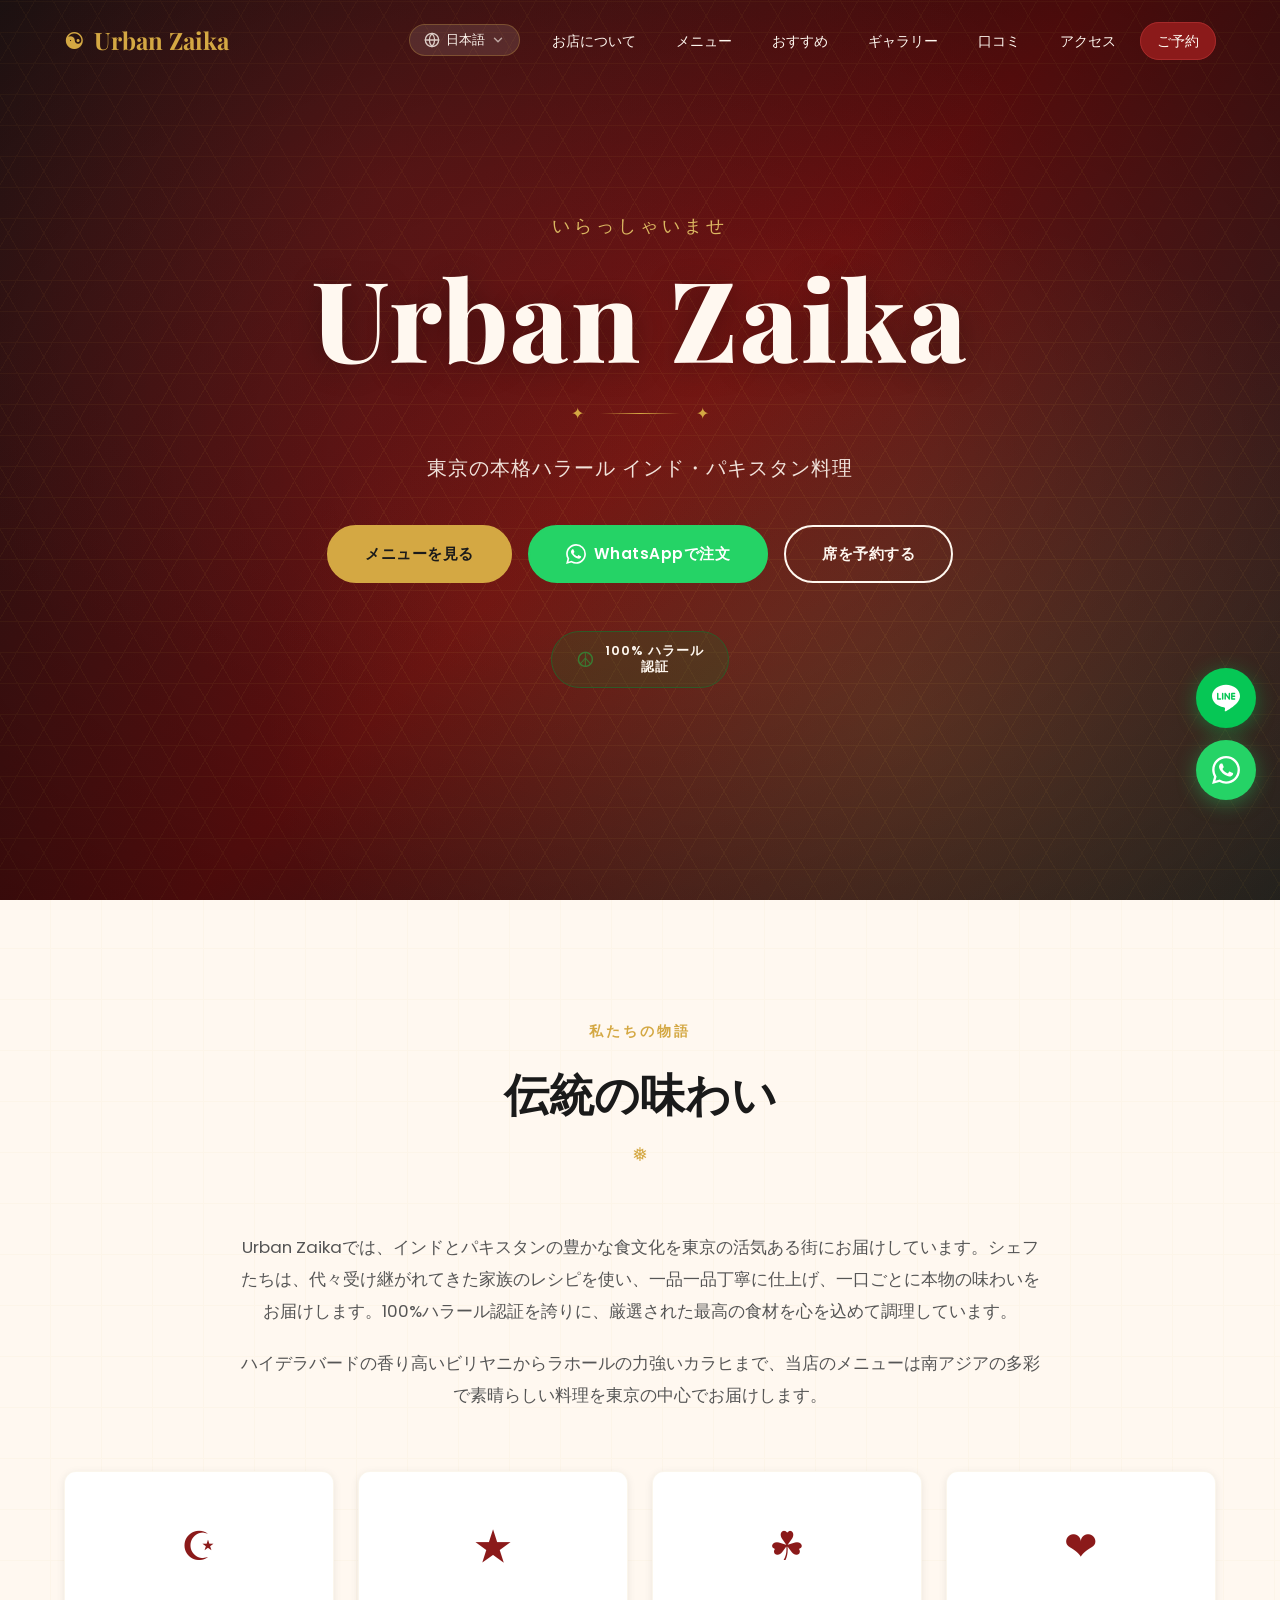
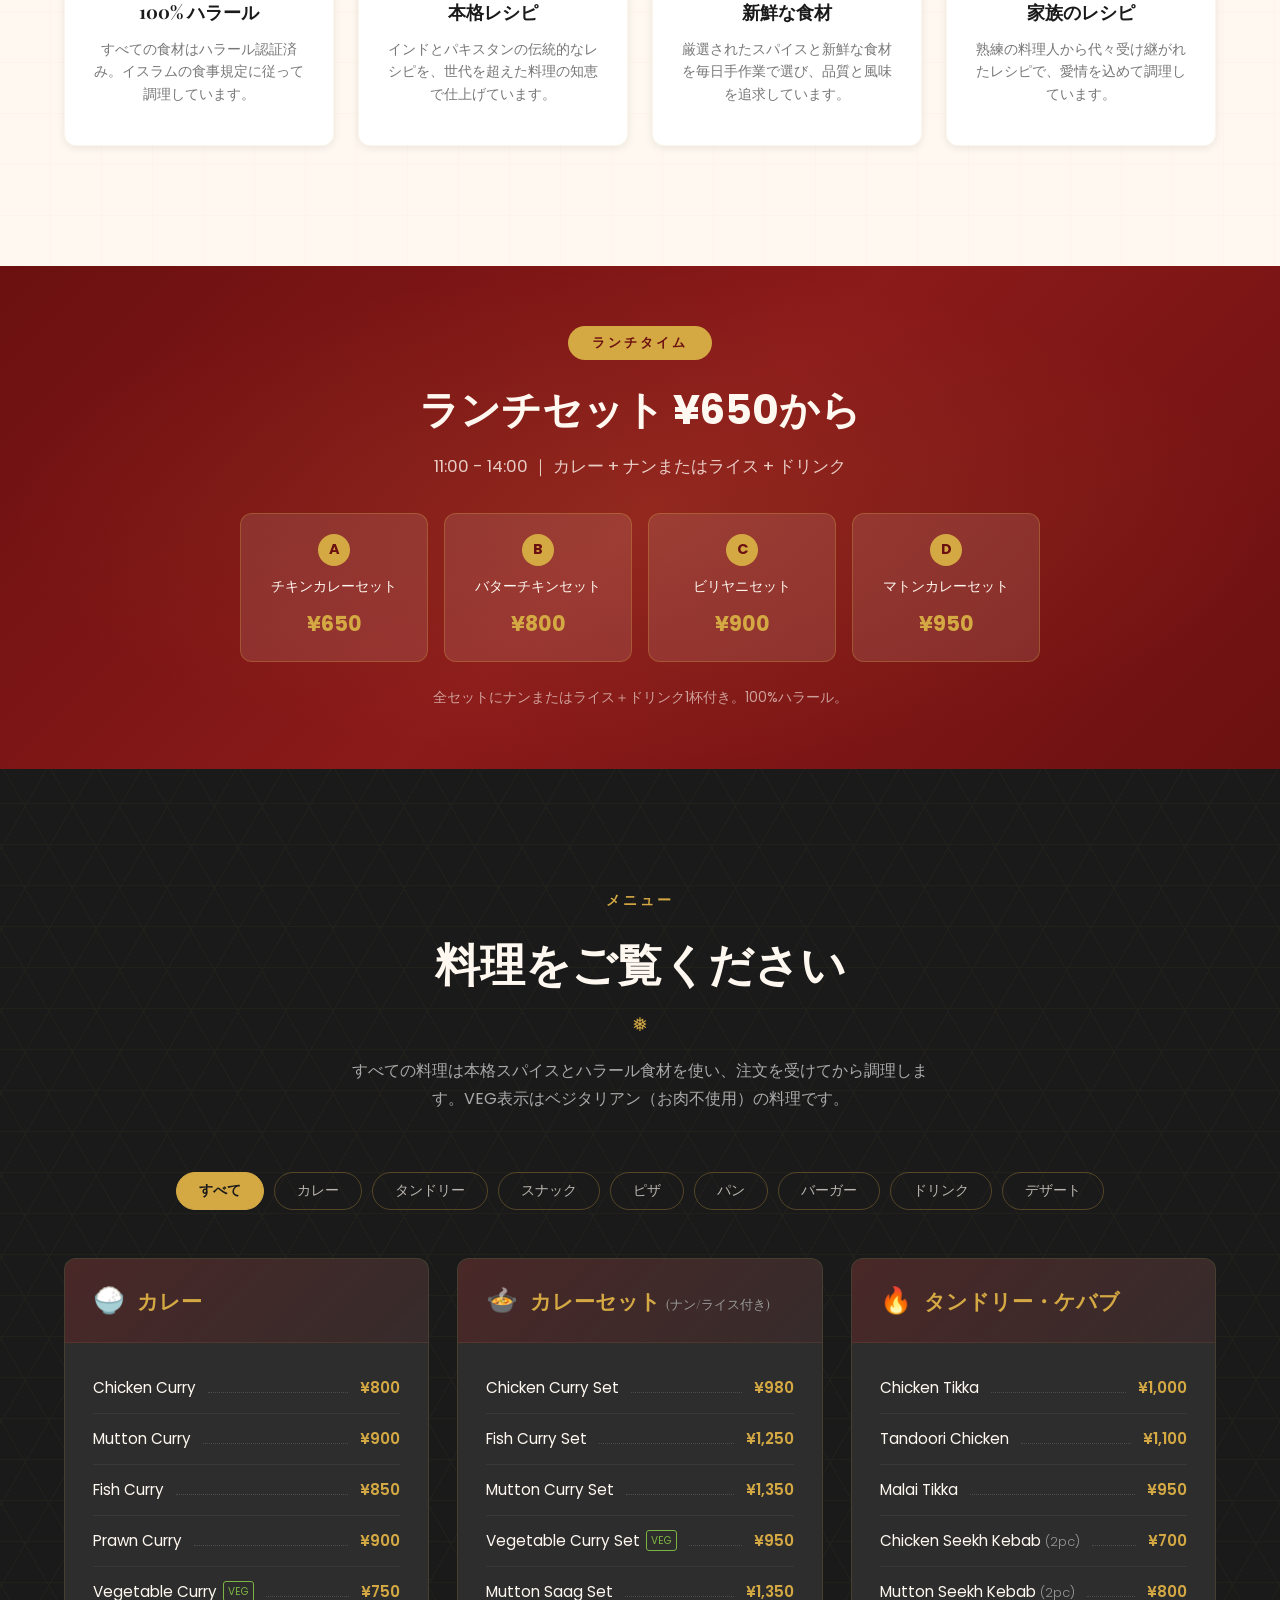
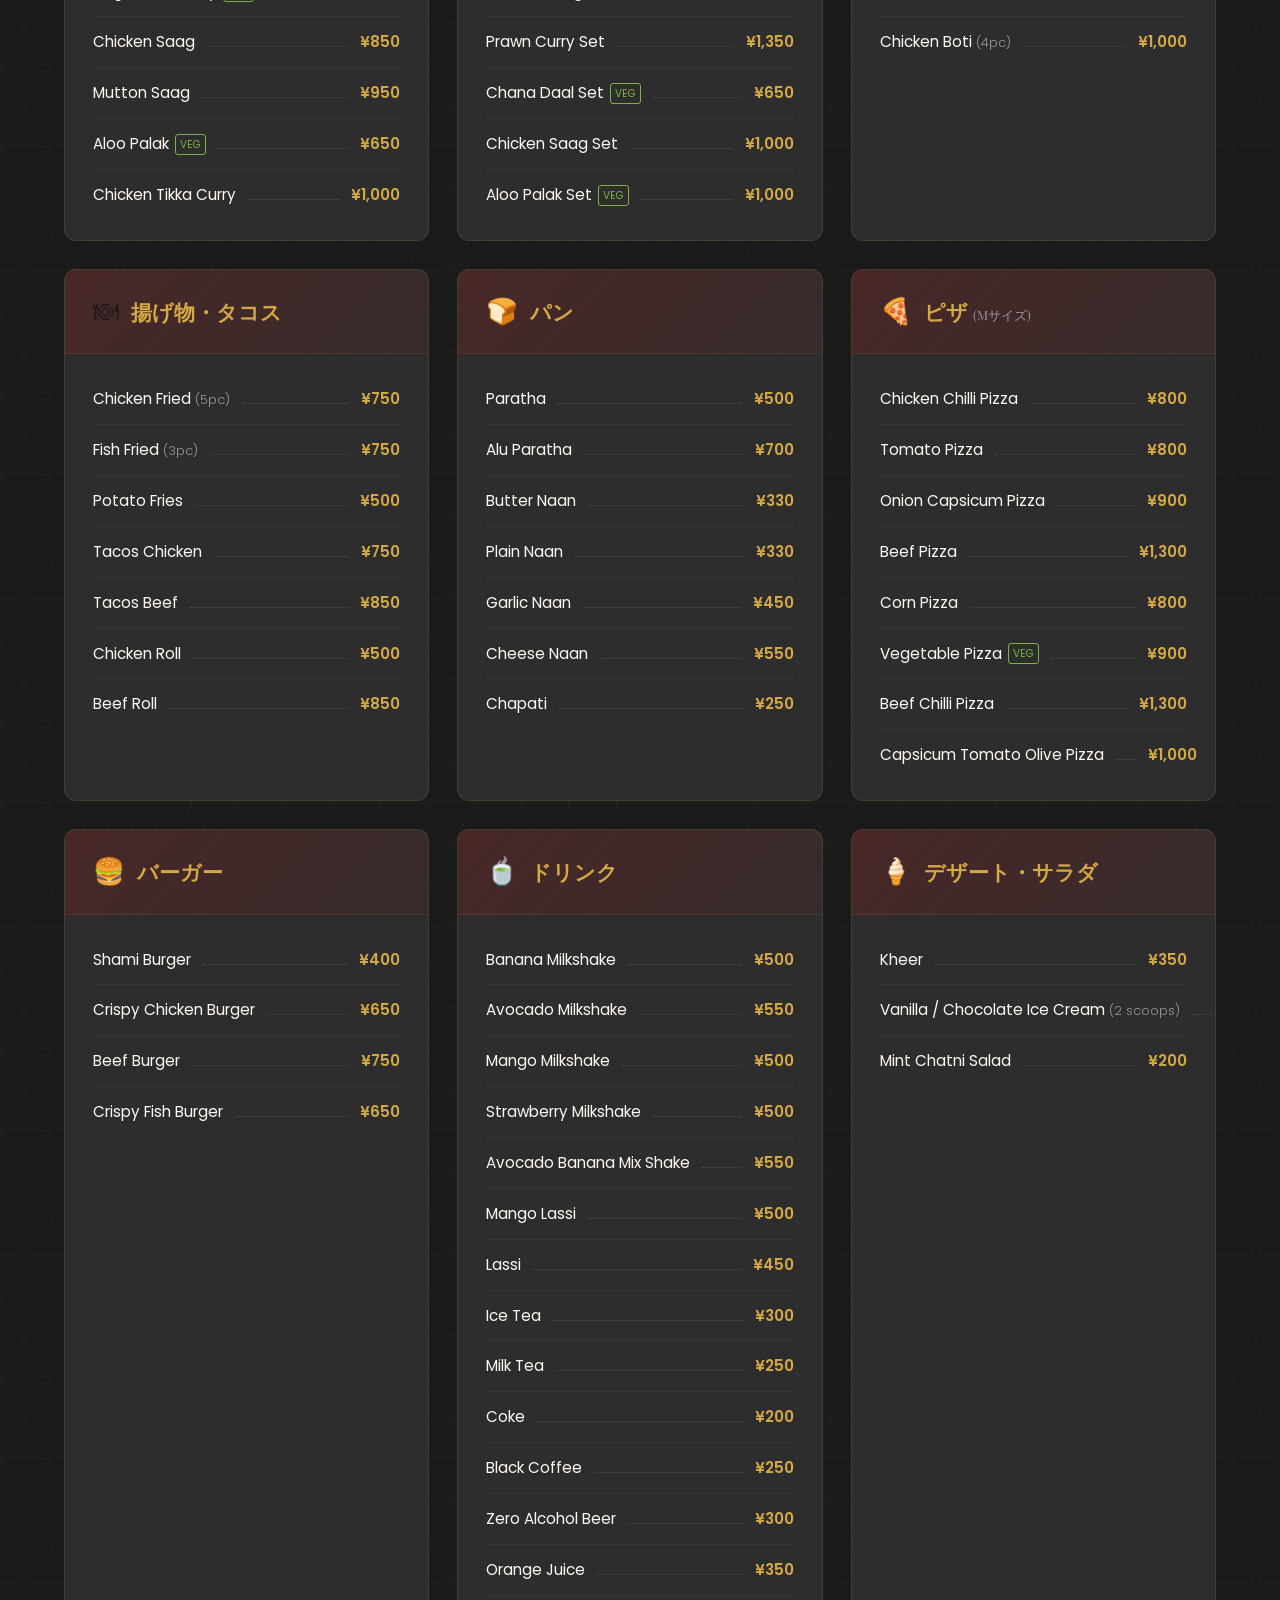
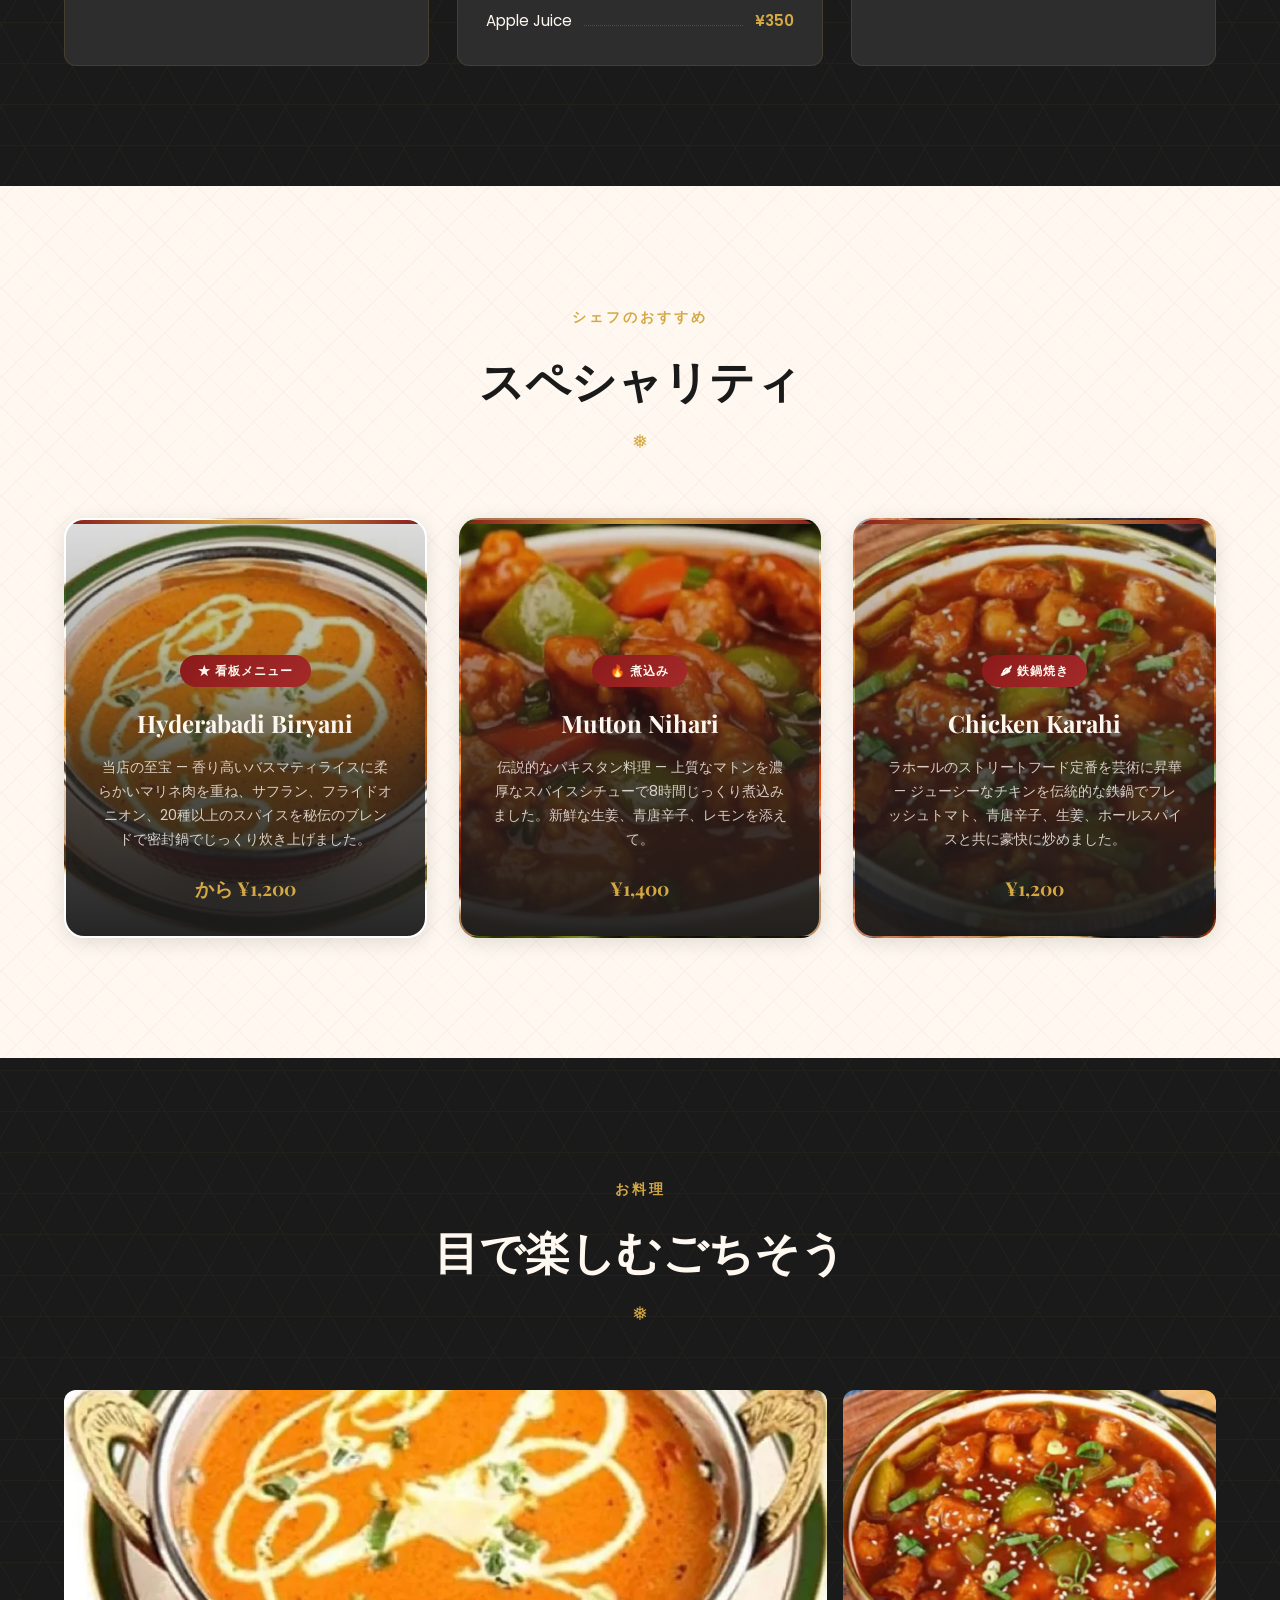
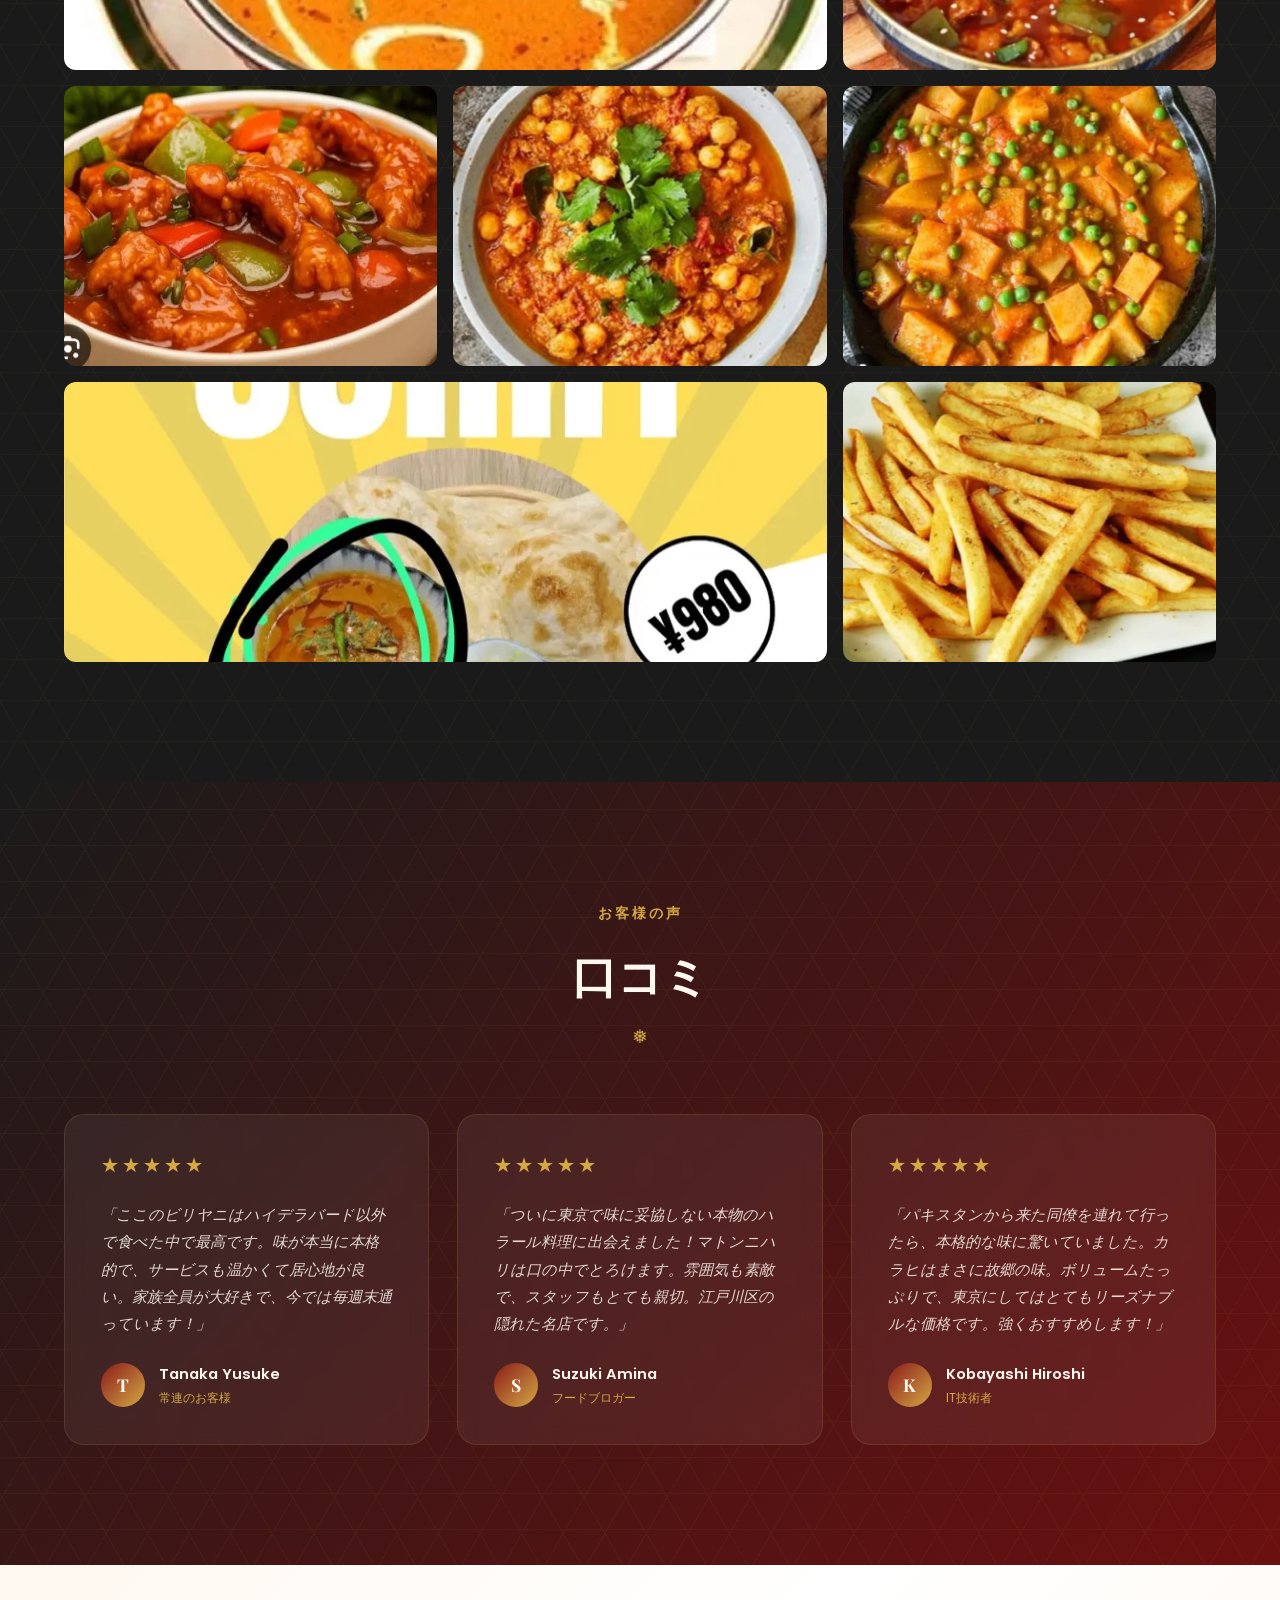
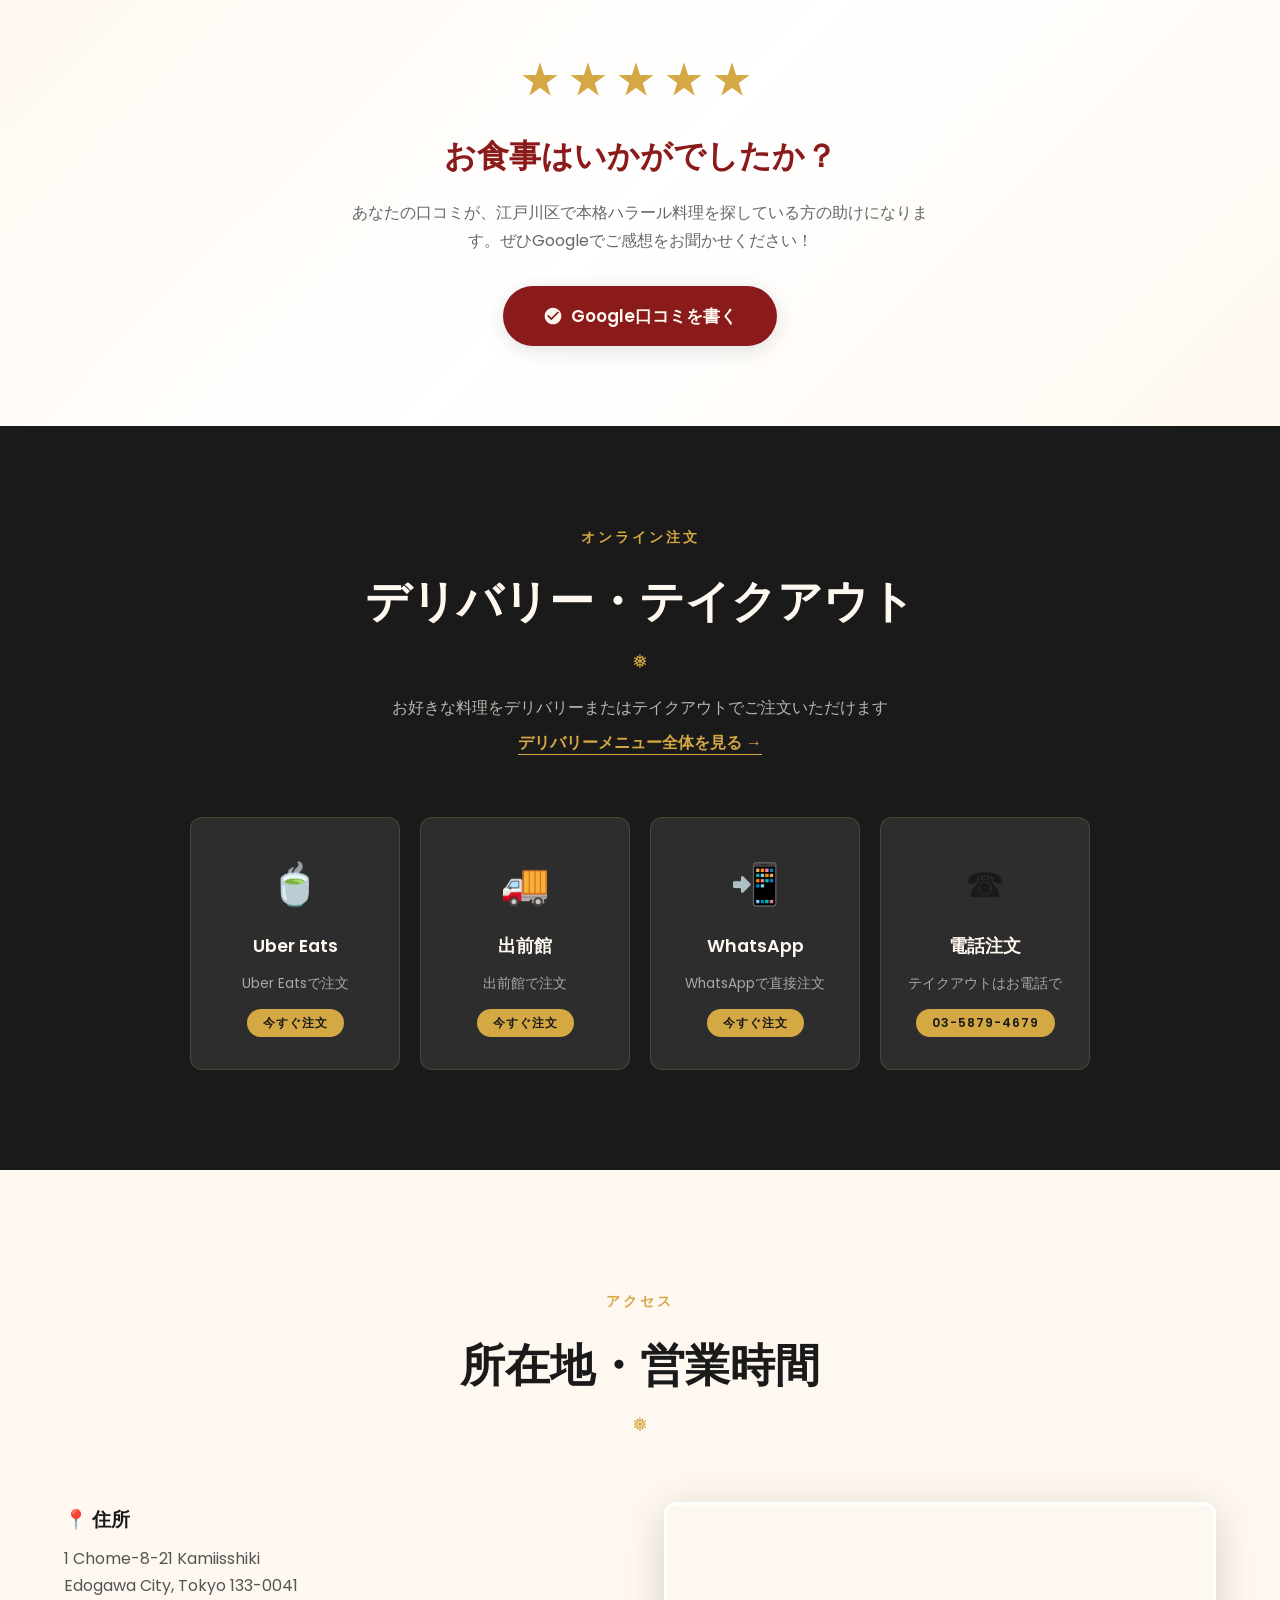
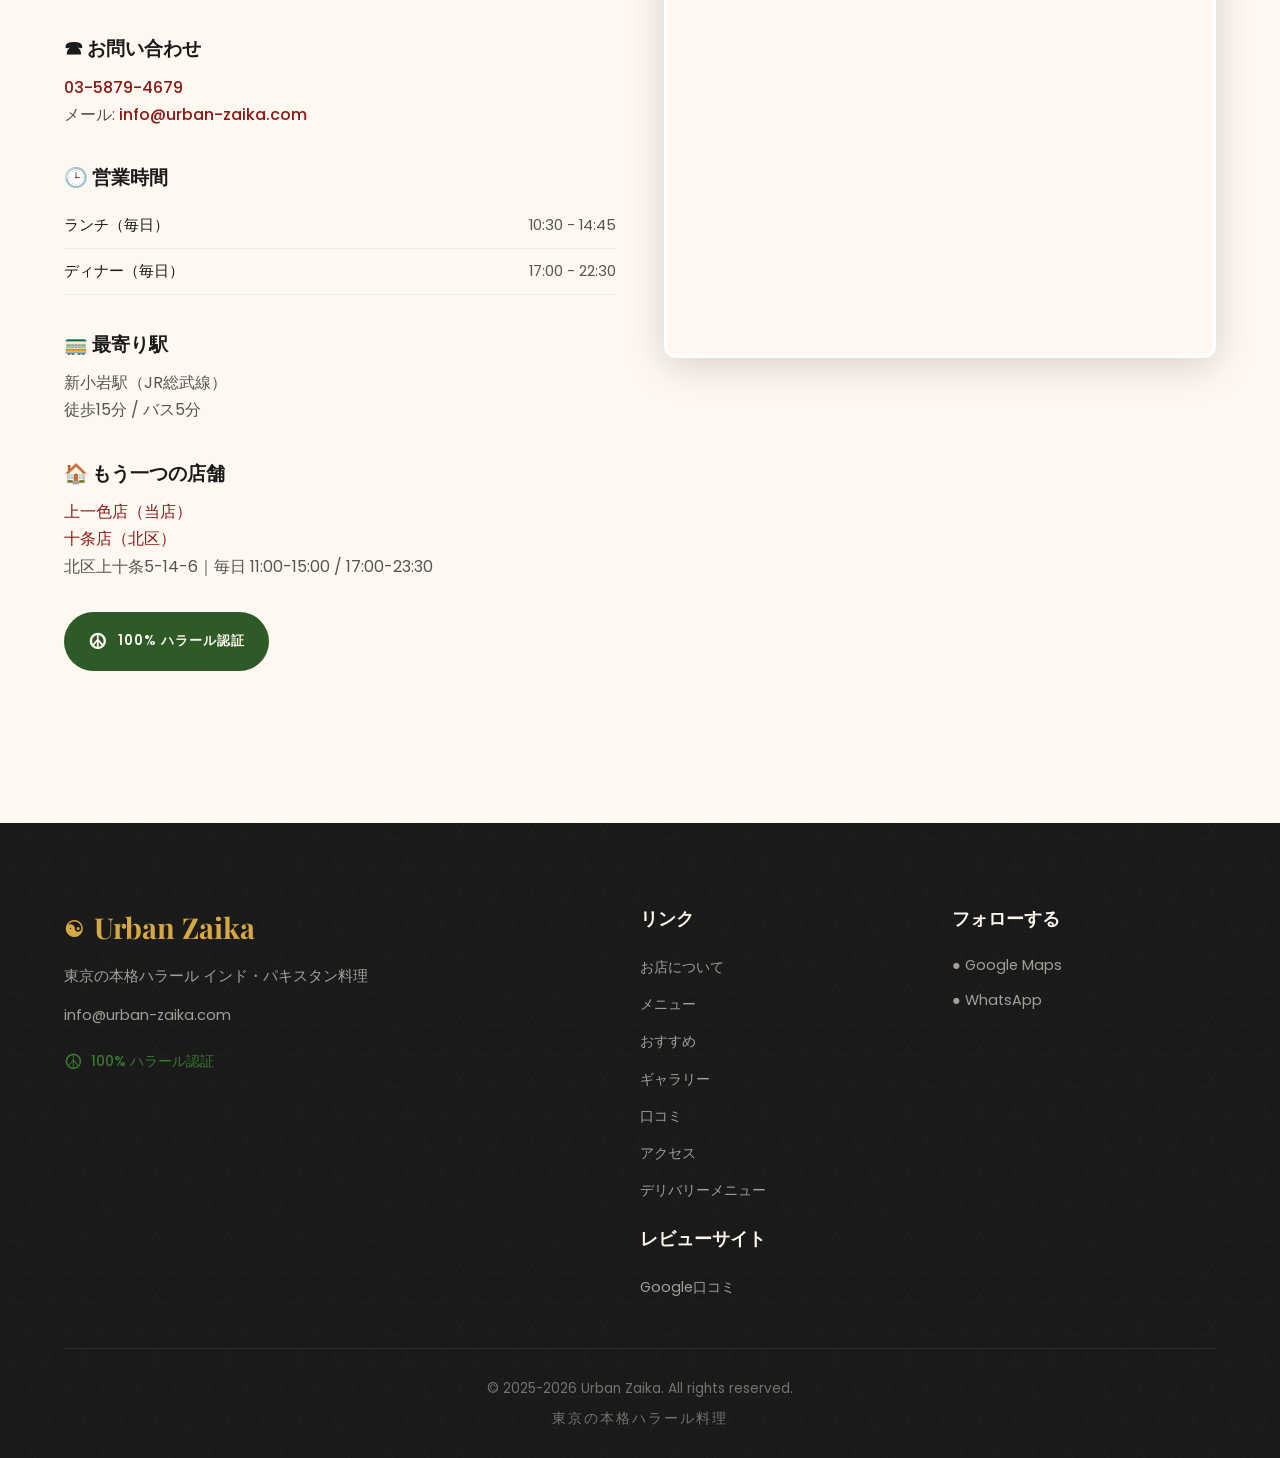
==== commit 45f5a2f7: "feat: mark vegetarian dishes, add community outreach plan The menu has carried aloo palak, chana daa" ====
--- a/index.html
+++ b/index.html
@@ -14,7 +14,7 @@
   <meta name="viewport" content="width=device-width, initial-scale=1.0">
   <title>Urban Zaika 上一色店｜ハラルインド・パキスタン料理｜小岩・新小岩・江戸川区</title>
   <meta name="description" content="小岩・新小岩エリア、江戸川区上一色のハラル認証レストラン Urban Zaika。ビリヤニ、バターチキン、カラヒ、焼きたてナン、ケバブ。ランチセット¥650から、ランチ10:30-14:45／ディナー17:00-22:30 毎日営業。テイクアウト・デリバリー対応。Halal Indian &amp; Pakistani restaurant in Edogawa, Tokyo — English menu, halal food near you.">
-  <meta name="keywords" content="ハラルレストラン 東京, ハラル 江戸川区, ハラル 小岩, インドカレー 小岩, インドカレー 新小岩, カレー 江戸川区, ビリヤニ 東京, ケバブ 東京, パキスタン料理 東京, ハラル認証, ランチ 小岩, テイクアウト インドカレー, Urban Zaika, アーバンザイカ, halal restaurant Tokyo, halal food near me, halal restaurant near me, indian restaurant near me, pakistani restaurant Tokyo, biryani Tokyo, kebab Tokyo">
+  <meta name="keywords" content="ハラルレストラン 東京, ハラル 江戸川区, ハラル 小岩, インドカレー 小岩, インドカレー 新小岩, カレー 江戸川区, ビリヤニ 東京, ケバブ 東京, パキスタン料理 東京, ハラル認証, ランチ 小岩, テイクアウト インドカレー, Urban Zaika, アーバンザイカ, halal restaurant Tokyo, halal food near me, halal restaurant near me, indian restaurant near me, pakistani restaurant Tokyo, biryani Tokyo, kebab Tokyo, ベジタリアン インドカレー, ベジタリアン 東京, ベジタリアン 江戸川区, ベジカレー, vegetarian indian restaurant Tokyo, vegetarian curry Tokyo">
 
   <!-- hreflang intentionally omitted: single-URL site (client-side language toggle).
        Valid hreflang requires distinct URLs per locale; re-add if per-locale paths are introduced. -->
@@ -259,7 +259,7 @@
         <span class="section-subtitle"><span data-en="Our Menu" data-ja="メニュー" data-ur="ہمارا مینو">メニュー</span></span>
         <h2 class="section-title"><span data-en="Explore Our Dishes" data-ja="料理をご覧ください" data-ur="ہمارے پکوان دیکھیں">料理をご覧ください</span></h2>
         <div class="title-ornament">&#10053;</div>
-        <p class="section-desc"><span data-en="Each dish is prepared fresh to order with authentic spices and halal ingredients" data-ja="すべての料理は本格スパイスとハラール食材を使い、注文を受けてから調理します" data-ur="ہر پکوان مستند مصالحوں اور حلال اجزاء کے ساتھ تازہ تیار کیا جاتا ہے">すべての料理は本格スパイスとハラール食材を使い、注文を受けてから調理します</span></p>
+        <p class="section-desc"><span data-en="Each dish is prepared fresh to order with authentic spices and halal ingredients. Dishes marked VEG are meat-free." data-ja="すべての料理は本格スパイスとハラール食材を使い、注文を受けてから調理します。VEG表示はベジタリアン（お肉不使用）の料理です。" data-ur="ہر پکوان مستند مصالحوں اور حلال اجزاء کے ساتھ تازہ تیار کیا جاتا ہے۔ VEG والے پکوان بغیر گوشت کے ہیں۔">すべての料理は本格スパイスとハラール食材を使い、注文を受けてから調理します。VEG表示はベジタリアン（お肉不使用）の料理です。</span></p>
       </div>
 
       <!-- Menu Category Filters -->
@@ -305,7 +305,7 @@
               <span class="item-price">&yen;900</span>
             </li>
             <li class="menu-item">
-              <span class="item-name">Vegetable Curry</span>
+              <span class="item-name">Vegetable Curry<span class="item-veg">VEG</span></span>
               <span class="item-dots"></span>
               <span class="item-price">&yen;750</span>
             </li>
@@ -320,7 +320,7 @@
               <span class="item-price">&yen;950</span>
             </li>
             <li class="menu-item">
-              <span class="item-name">Aloo Palak</span>
+              <span class="item-name">Aloo Palak<span class="item-veg">VEG</span></span>
               <span class="item-dots"></span>
               <span class="item-price">&yen;650</span>
             </li>
@@ -355,7 +355,7 @@
               <span class="item-price">&yen;1,350</span>
             </li>
             <li class="menu-item">
-              <span class="item-name">Vegetable Curry Set</span>
+              <span class="item-name">Vegetable Curry Set<span class="item-veg">VEG</span></span>
               <span class="item-dots"></span>
               <span class="item-price">&yen;950</span>
             </li>
@@ -370,7 +370,7 @@
               <span class="item-price">&yen;1,350</span>
             </li>
             <li class="menu-item">
-              <span class="item-name">Chana Daal Set</span>
+              <span class="item-name">Chana Daal Set<span class="item-veg">VEG</span></span>
               <span class="item-dots"></span>
               <span class="item-price">&yen;650</span>
             </li>
@@ -380,7 +380,7 @@
               <span class="item-price">&yen;1,000</span>
             </li>
             <li class="menu-item">
-              <span class="item-name">Aloo Palak Set</span>
+              <span class="item-name">Aloo Palak Set<span class="item-veg">VEG</span></span>
               <span class="item-dots"></span>
               <span class="item-price">&yen;1,000</span>
             </li>
@@ -550,7 +550,7 @@
               <span class="item-price">&yen;800</span>
             </li>
             <li class="menu-item">
-              <span class="item-name">Vegetable Pizza</span>
+              <span class="item-name">Vegetable Pizza<span class="item-veg">VEG</span></span>
               <span class="item-dots"></span>
               <span class="item-price">&yen;900</span>
             </li>
--- a/style.css
+++ b/style.css
@@ -950,6 +950,19 @@
   font-weight: 300;
 }
 
+/* marks the meat-free dishes — the Indian and Nepali diaspora searches for these by name */
+.item-veg {
+  font-size: 0.65rem;
+  line-height: 1;
+  color: #7CB342;
+  border: 1px solid #7CB342;
+  border-radius: 3px;
+  padding: 2px 4px;
+  margin-left: 6px;
+  vertical-align: middle;
+  white-space: nowrap;
+}
+
 .item-dots {
   flex: 1;
   border-bottom: 1px dotted rgba(255, 255, 255, 0.15);
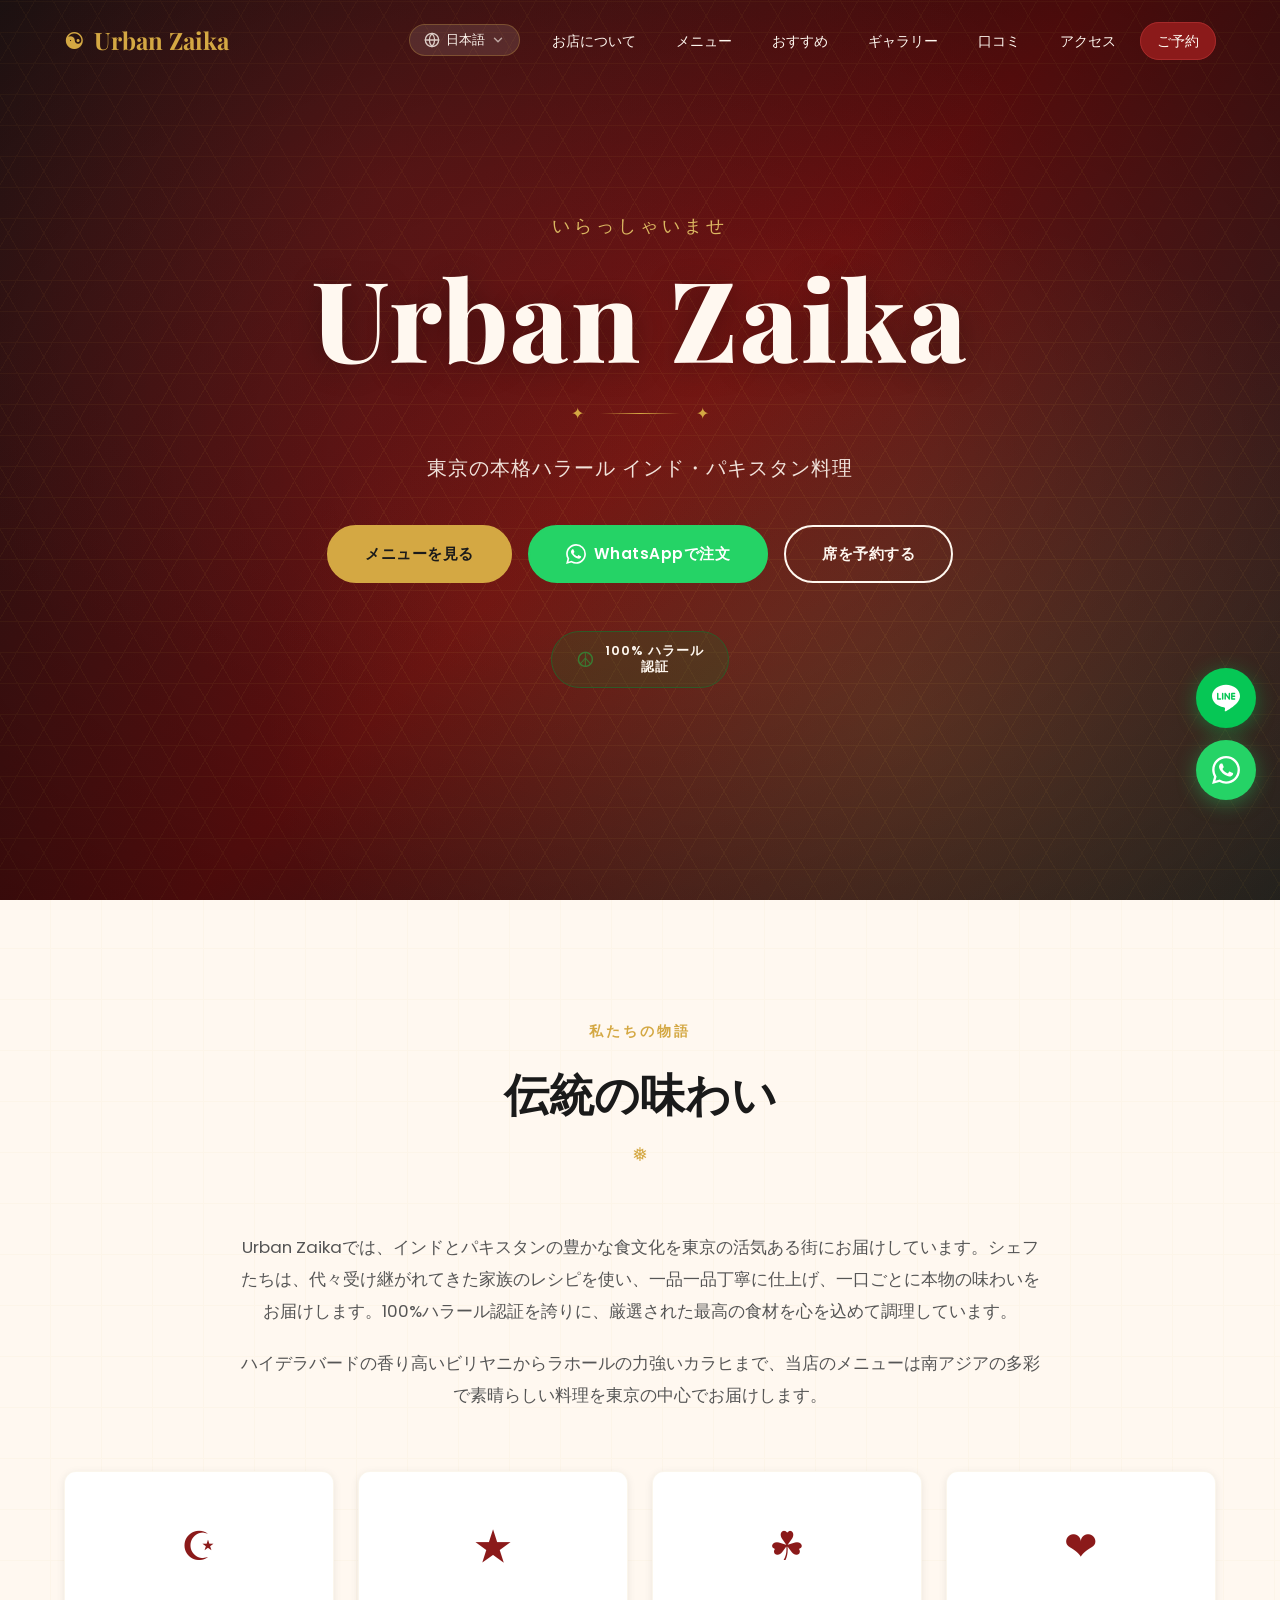
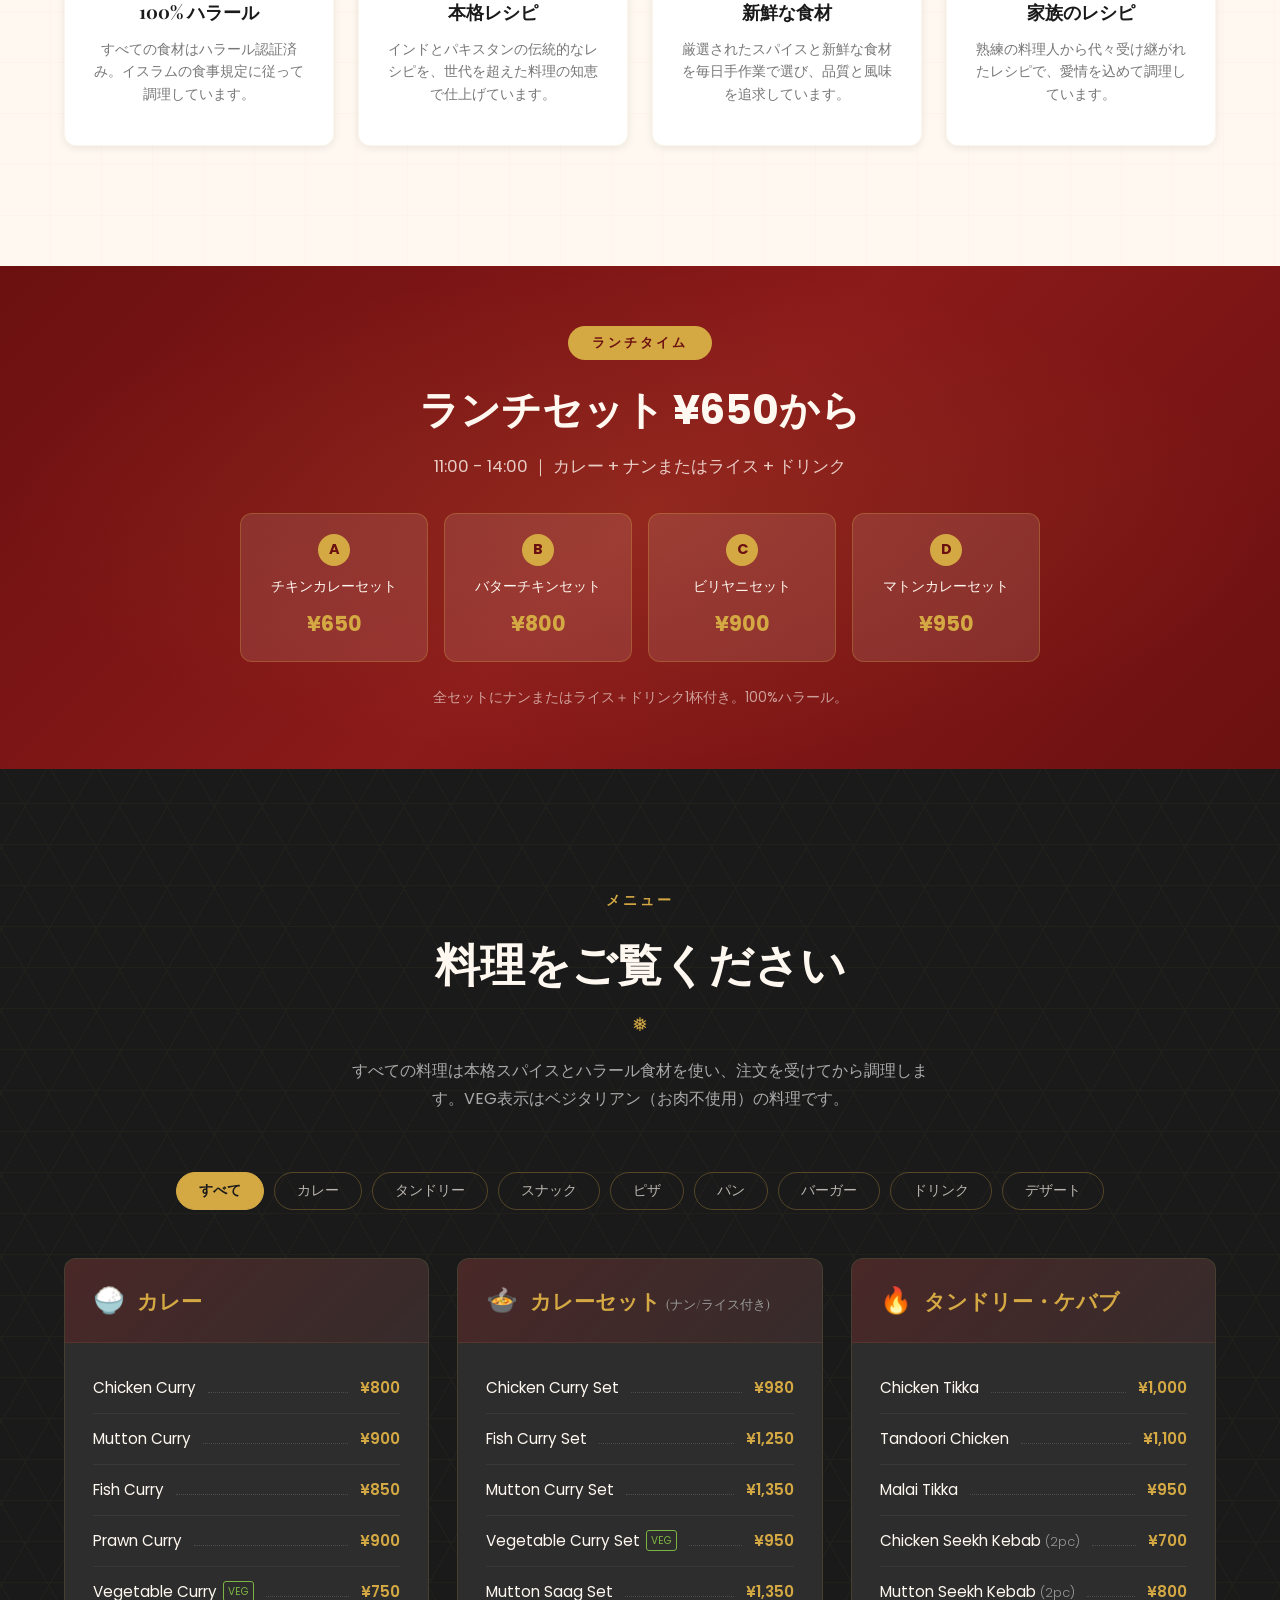
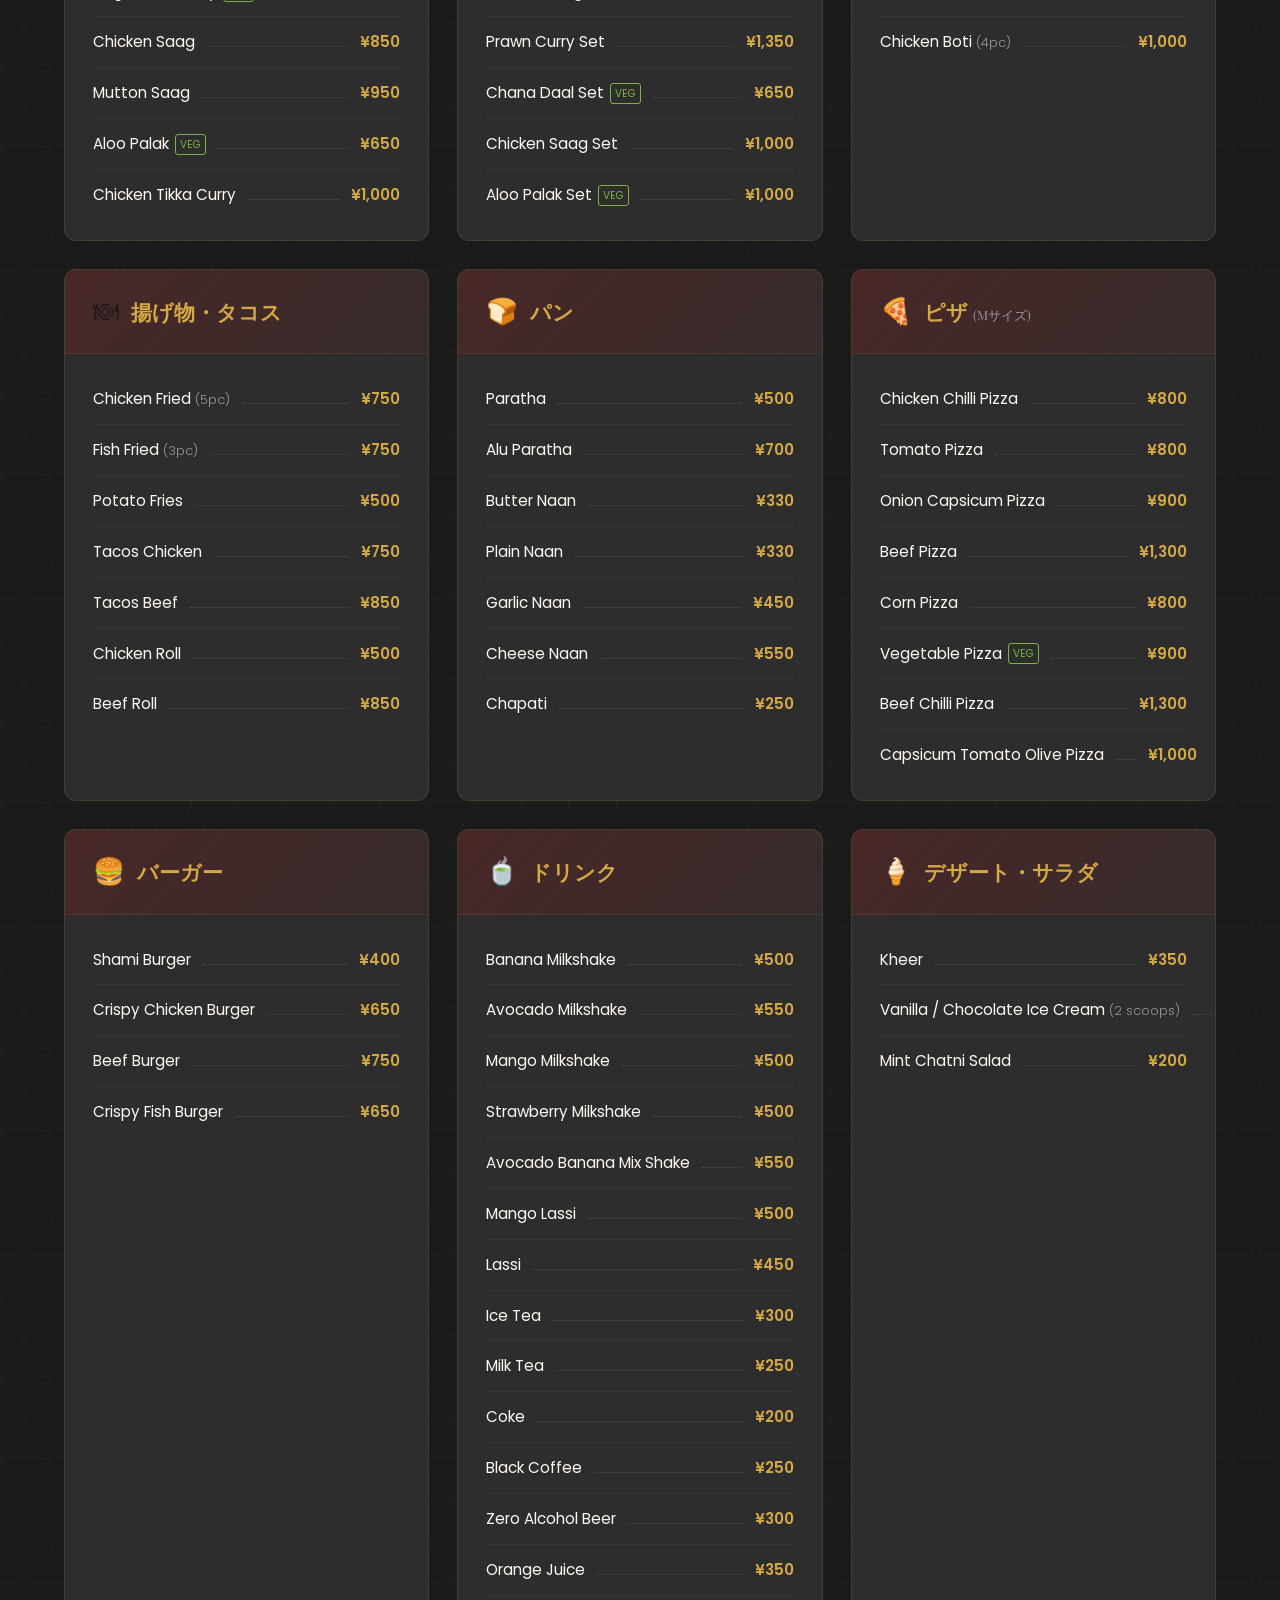
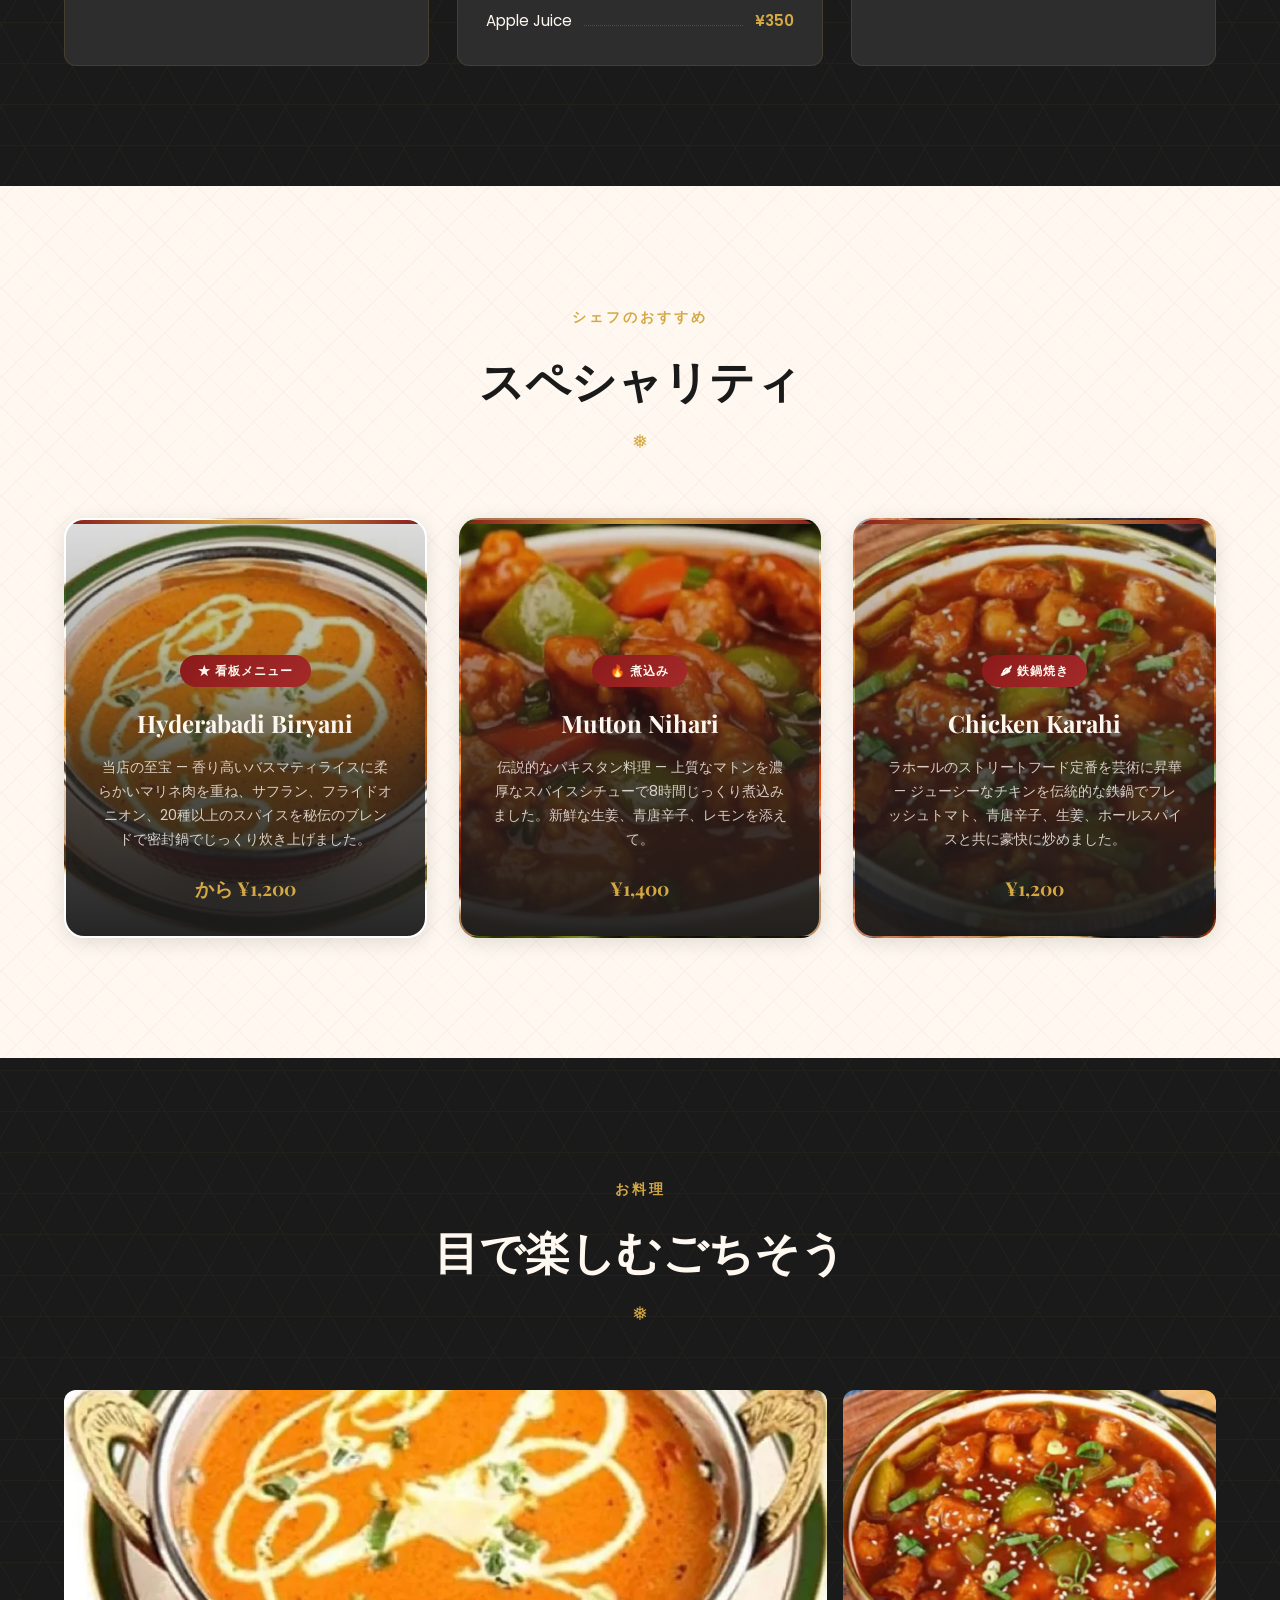
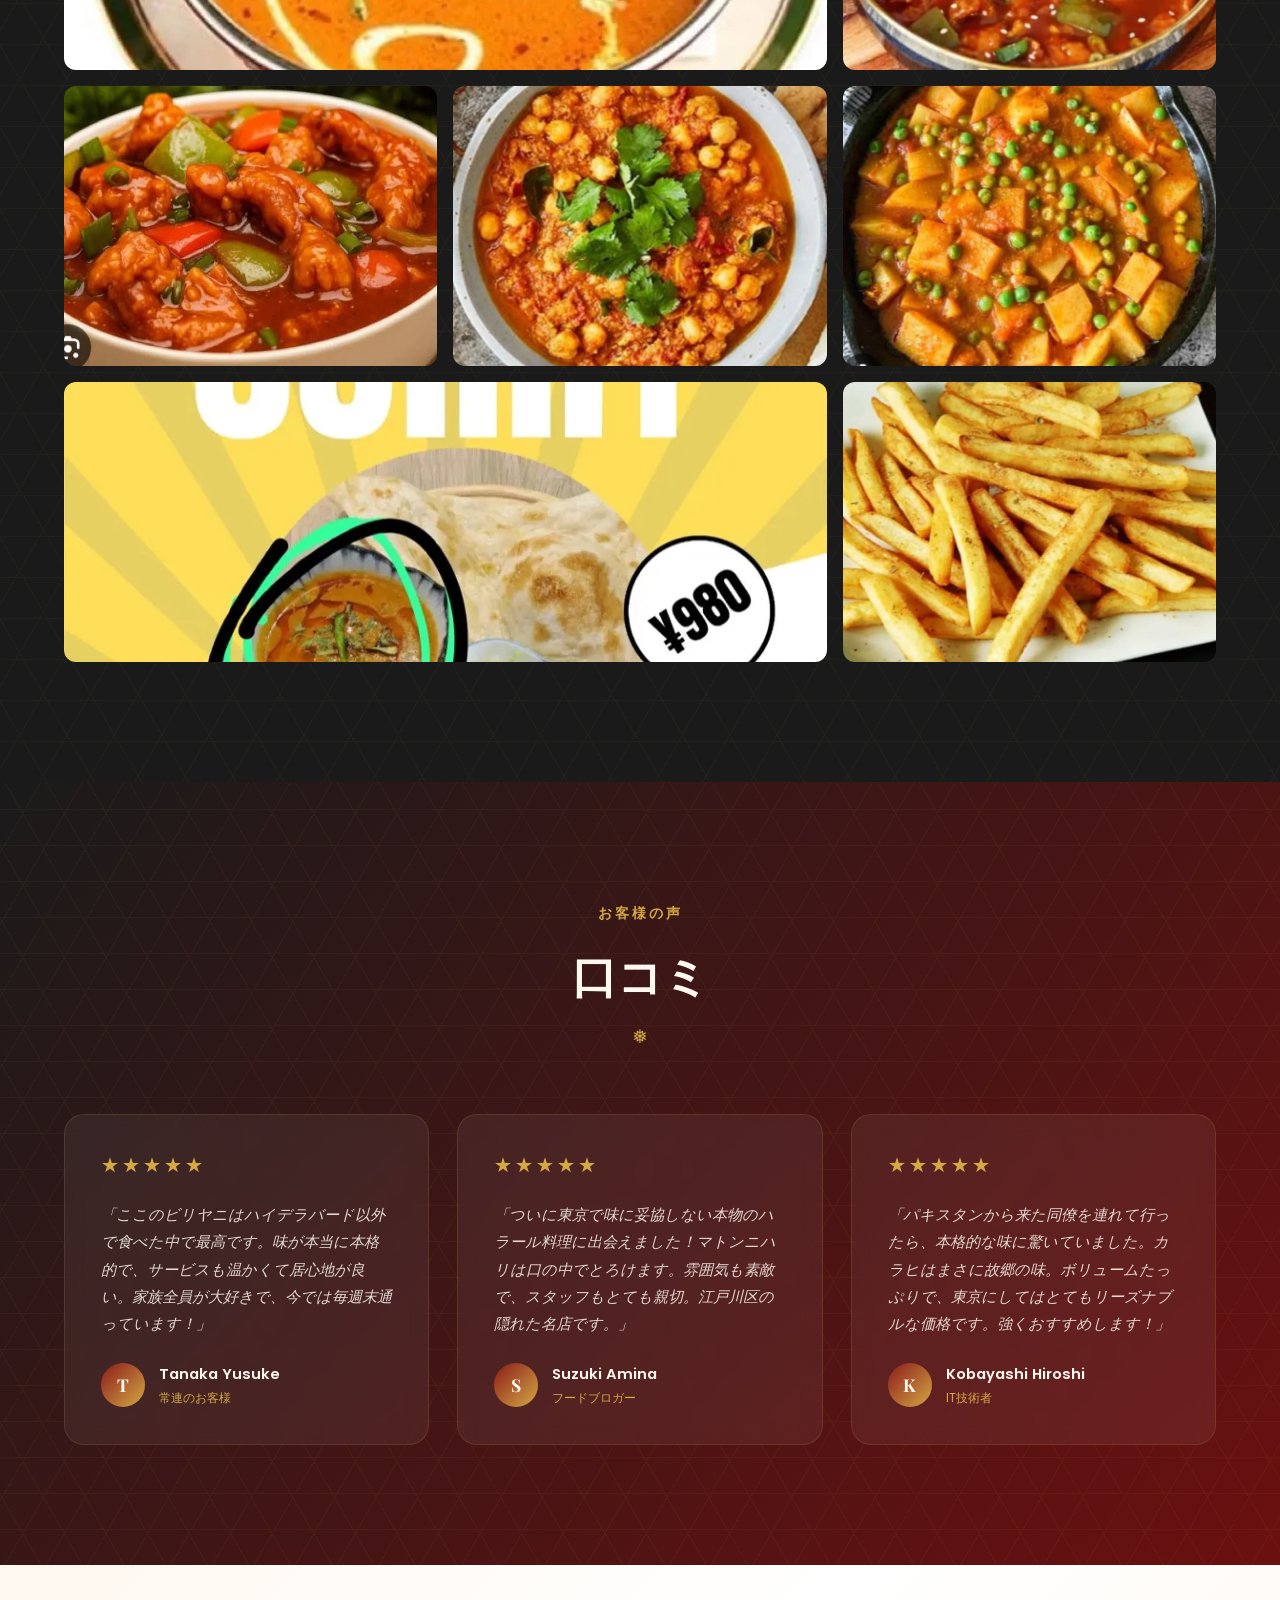
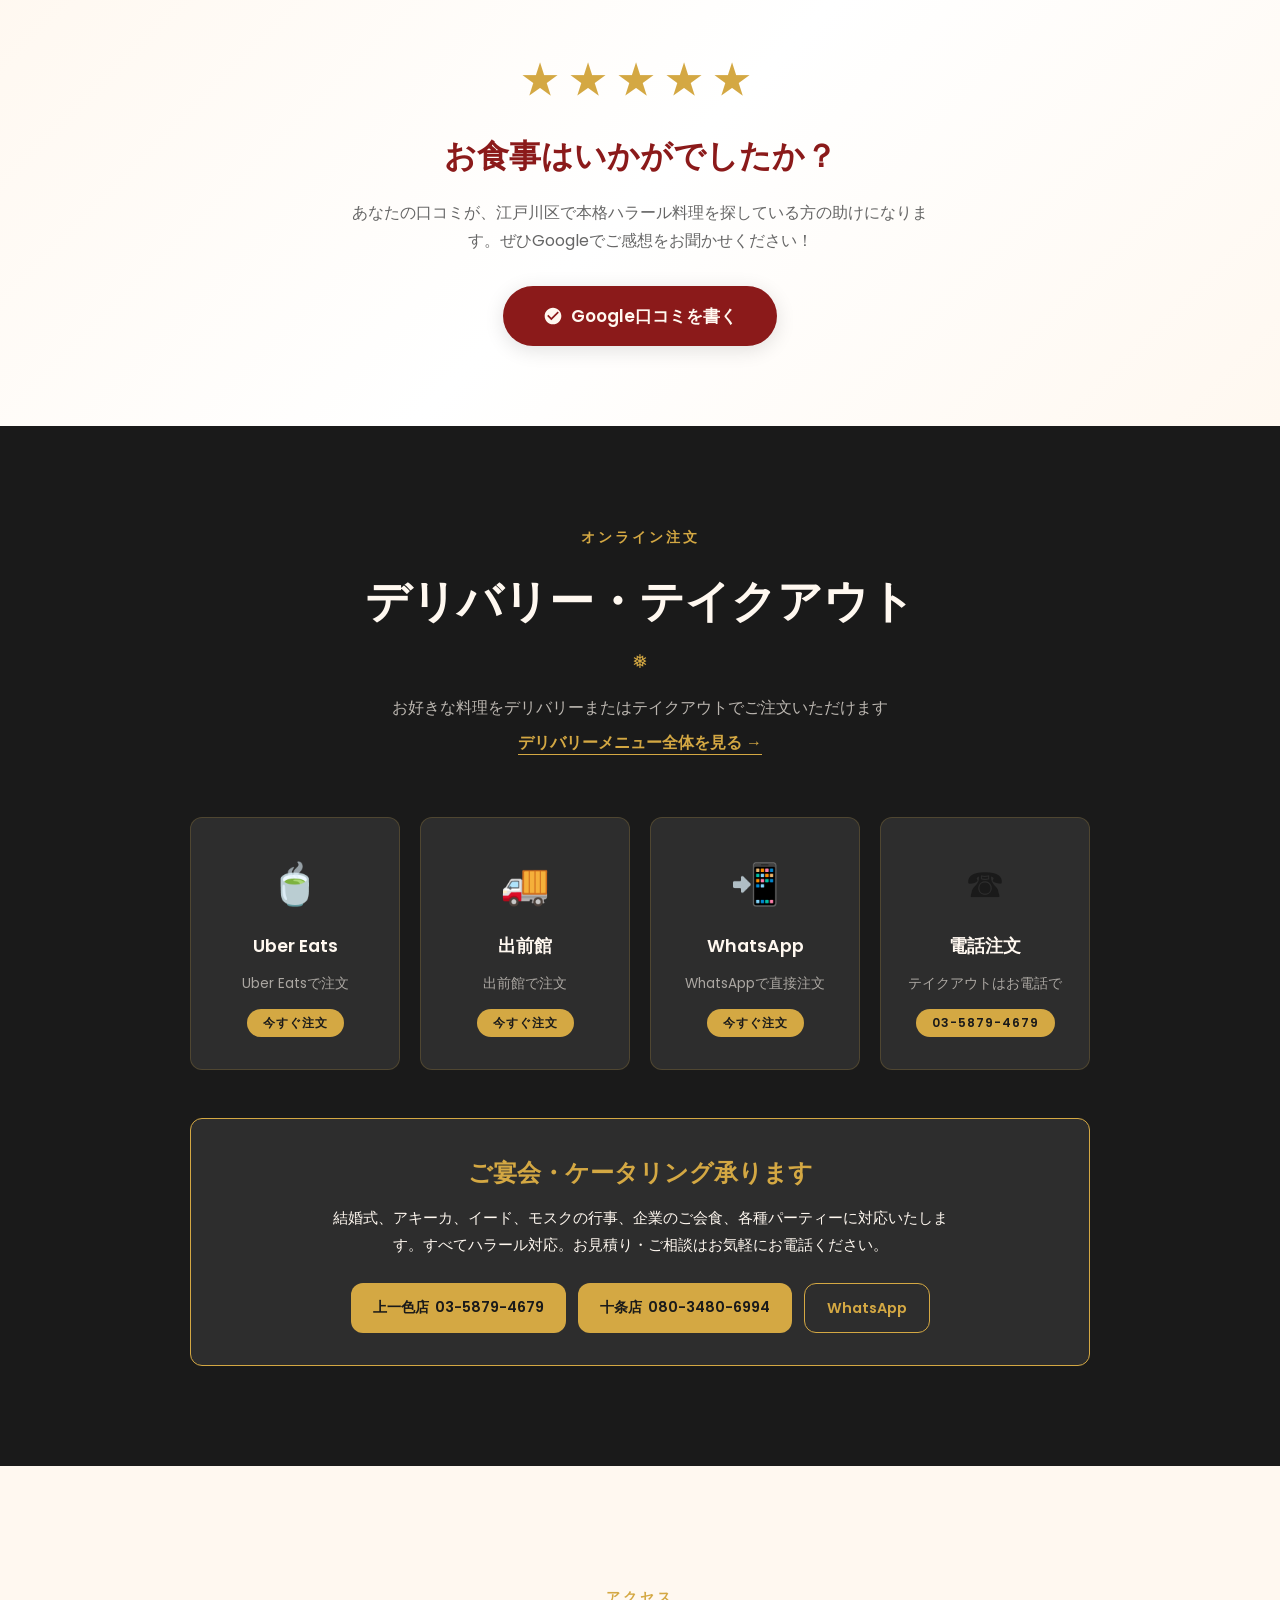
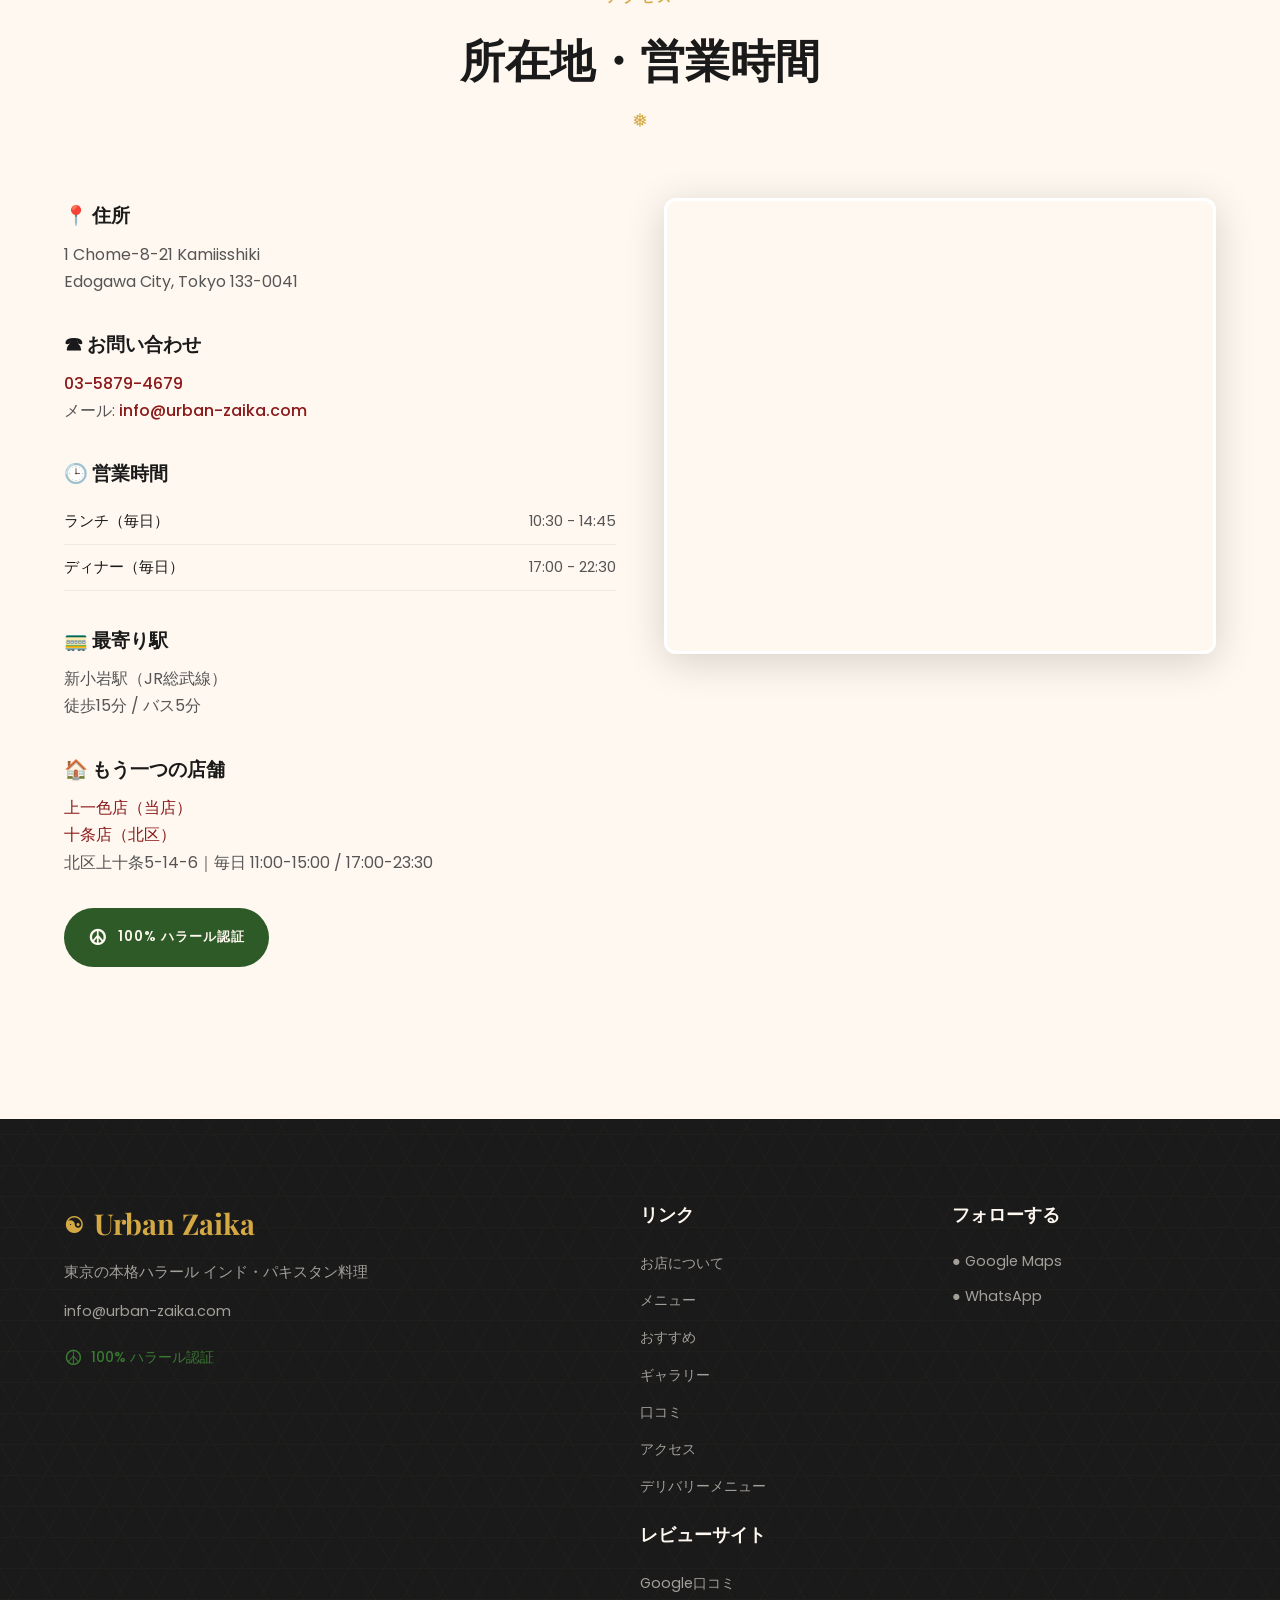
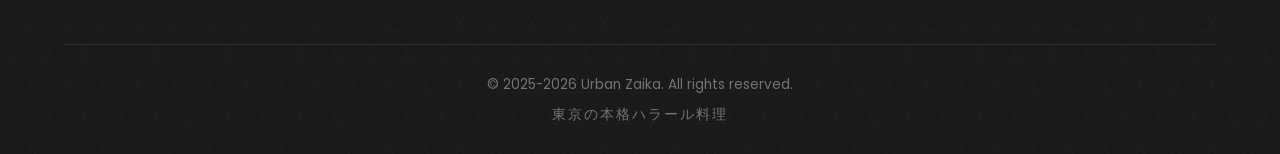
==== commit 904cc5b5: "feat: offer party and event catering on the site Delivery platforms take 28-35%. A mosque iftar, a w" ====
--- a/index.html
+++ b/index.html
@@ -14,7 +14,7 @@
   <meta name="viewport" content="width=device-width, initial-scale=1.0">
   <title>Urban Zaika 上一色店｜ハラルインド・パキスタン料理｜小岩・新小岩・江戸川区</title>
   <meta name="description" content="小岩・新小岩エリア、江戸川区上一色のハラル認証レストラン Urban Zaika。ビリヤニ、バターチキン、カラヒ、焼きたてナン、ケバブ。ランチセット¥650から、ランチ10:30-14:45／ディナー17:00-22:30 毎日営業。テイクアウト・デリバリー対応。Halal Indian &amp; Pakistani restaurant in Edogawa, Tokyo — English menu, halal food near you.">
-  <meta name="keywords" content="ハラルレストラン 東京, ハラル 江戸川区, ハラル 小岩, インドカレー 小岩, インドカレー 新小岩, カレー 江戸川区, ビリヤニ 東京, ケバブ 東京, パキスタン料理 東京, ハラル認証, ランチ 小岩, テイクアウト インドカレー, Urban Zaika, アーバンザイカ, halal restaurant Tokyo, halal food near me, halal restaurant near me, indian restaurant near me, pakistani restaurant Tokyo, biryani Tokyo, kebab Tokyo, ベジタリアン インドカレー, ベジタリアン 東京, ベジタリアン 江戸川区, ベジカレー, vegetarian indian restaurant Tokyo, vegetarian curry Tokyo">
+  <meta name="keywords" content="ハラルレストラン 東京, ハラル 江戸川区, ハラル 小岩, インドカレー 小岩, インドカレー 新小岩, カレー 江戸川区, ビリヤニ 東京, ケバブ 東京, パキスタン料理 東京, ハラル認証, ランチ 小岩, テイクアウト インドカレー, Urban Zaika, アーバンザイカ, halal restaurant Tokyo, halal food near me, halal restaurant near me, indian restaurant near me, pakistani restaurant Tokyo, biryani Tokyo, kebab Tokyo, ベジタリアン インドカレー, ベジタリアン 東京, ベジタリアン 江戸川区, ベジカレー, vegetarian indian restaurant Tokyo, vegetarian curry Tokyo, ケータリング 東京, ハラル ケータリング, 宴会 インド料理, パーティー 料理 配達, halal catering Tokyo, indian catering Tokyo">
 
   <!-- hreflang intentionally omitted: single-URL site (client-side language toggle).
        Valid hreflang requires distinct URLs per locale; re-add if per-locale paths are introduced. -->
@@ -928,6 +928,21 @@
           <span class="delivery-badge delivery-badge-active">03-5879-4679</span>
         </a>
       </div>
+
+      <!-- Catering: party and event orders go direct, with no platform commission -->
+      <div class="catering-box fade-in" id="catering">
+        <h3 class="catering-title"><span data-en="Party &amp; Event Catering" data-ja="ご宴会・ケータリング承ります" data-ur="پارٹی اور تقریبات کے لیے کیٹرنگ">ご宴会・ケータリング承ります</span></h3>
+        <p class="catering-desc"><span data-en="Weddings, aqiqah, Eid, mosque events, company functions and private parties — halal throughout, prepared at either branch. Call us for a quote." data-ja="結婚式、アキーカ、イード、モスクの行事、企業のご会食、各種パーティーに対応いたします。すべてハラール対応。お見積り・ご相談はお気軽にお電話ください。" data-ur="شادی، عقیقہ، عید، مسجد کی تقریبات، دفتری اور نجی تقریبات — مکمل حلال۔ قیمت معلوم کرنے کے لیے کال کریں۔">結婚式、アキーカ、イード、モスクの行事、企業のご会食、各種パーティーに対応いたします。すべてハラール対応。お見積り・ご相談はお気軽にお電話ください。</span></p>
+        <div class="catering-actions">
+          <a href="tel:03-5879-4679" class="catering-btn" onclick="gtag('event','click_catering',{branch:'edogawa'})">
+            <span data-en="Kamiisshiki" data-ja="上一色店" data-ur="کامی اِشّیکی">上一色店</span> &nbsp;03-5879-4679
+          </a>
+          <a href="tel:080-3480-6994" class="catering-btn" onclick="gtag('event','click_catering',{branch:'kita-ku'})">
+            <span data-en="Jujo" data-ja="十条店" data-ur="جوجو">十条店</span> &nbsp;080-3480-6994
+          </a>
+          <a href="https://wa.me/819066582838?text=%E3%82%B1%E3%83%BC%E3%82%BF%E3%83%AA%E3%83%B3%E3%82%B0%E3%81%AE%E3%81%94%E7%9B%B8%E8%AB%87" class="catering-btn catering-btn-alt" target="_blank" rel="noopener" onclick="gtag('event','click_catering',{branch:'whatsapp'})">WhatsApp</a>
+        </div>
+      </div>
     </div>
   </section>
 
--- a/style.css
+++ b/style.css
@@ -1663,6 +1663,82 @@
   margin: 0 auto;
 }
 
+/* Catering — party and event orders, taken direct rather than through a platform */
+.catering-box {
+  max-width: 900px;
+  margin: 48px auto 0;
+  padding: 32px 28px;
+  background: var(--charcoal-light);
+  border: 1px solid var(--gold);
+  border-radius: var(--radius-md);
+  text-align: center;
+}
+
+.catering-title {
+  font-family: 'Playfair Display', serif;
+  font-size: 1.5rem;
+  color: var(--gold);
+  margin: 0 0 12px;
+}
+
+.catering-desc {
+  color: var(--cream);
+  font-size: 0.95rem;
+  line-height: 1.8;
+  max-width: 640px;
+  margin: 0 auto 24px;
+}
+
+.catering-actions {
+  display: flex;
+  flex-wrap: wrap;
+  justify-content: center;
+  gap: 12px;
+}
+
+.catering-btn {
+  display: inline-block;
+  padding: 12px 22px;
+  background: var(--gold);
+  color: var(--charcoal);
+  font-weight: 600;
+  font-size: 0.9rem;
+  border-radius: var(--radius-md);
+  text-decoration: none;
+  transition: all var(--transition);
+}
+
+.catering-btn:hover {
+  background: var(--gold-light);
+  transform: translateY(-2px);
+}
+
+.catering-btn-alt {
+  background: transparent;
+  color: var(--gold);
+  border: 1px solid var(--gold);
+}
+
+.catering-btn-alt:hover {
+  background: rgba(212, 168, 67, 0.12);
+  color: var(--gold-light);
+}
+
+@media (max-width: 600px) {
+  .catering-box {
+    padding: 24px 18px;
+    margin-top: 32px;
+  }
+
+  .catering-title {
+    font-size: 1.25rem;
+  }
+
+  .catering-btn {
+    width: 100%;
+  }
+}
+
 .delivery-card {
   background: var(--charcoal-light);
   border: 1px solid rgba(212, 168, 67, 0.2);
@@ -2281,6 +2357,26 @@
     color: #000;
   }
 
+  .catering-box {
+    background: #fff !important;
+    border-color: #8B1A1A;
+  }
+
+  .catering-title {
+    color: #8B1A1A;
+  }
+
+  .catering-desc {
+    color: #000;
+  }
+
+  /* keep the numbers — they are the point of the block on a printed page */
+  .catering-btn {
+    background: none !important;
+    color: #000 !important;
+    border: 1px solid #8B1A1A;
+  }
+
   .menu-section {
     background: #fff !important;
   }
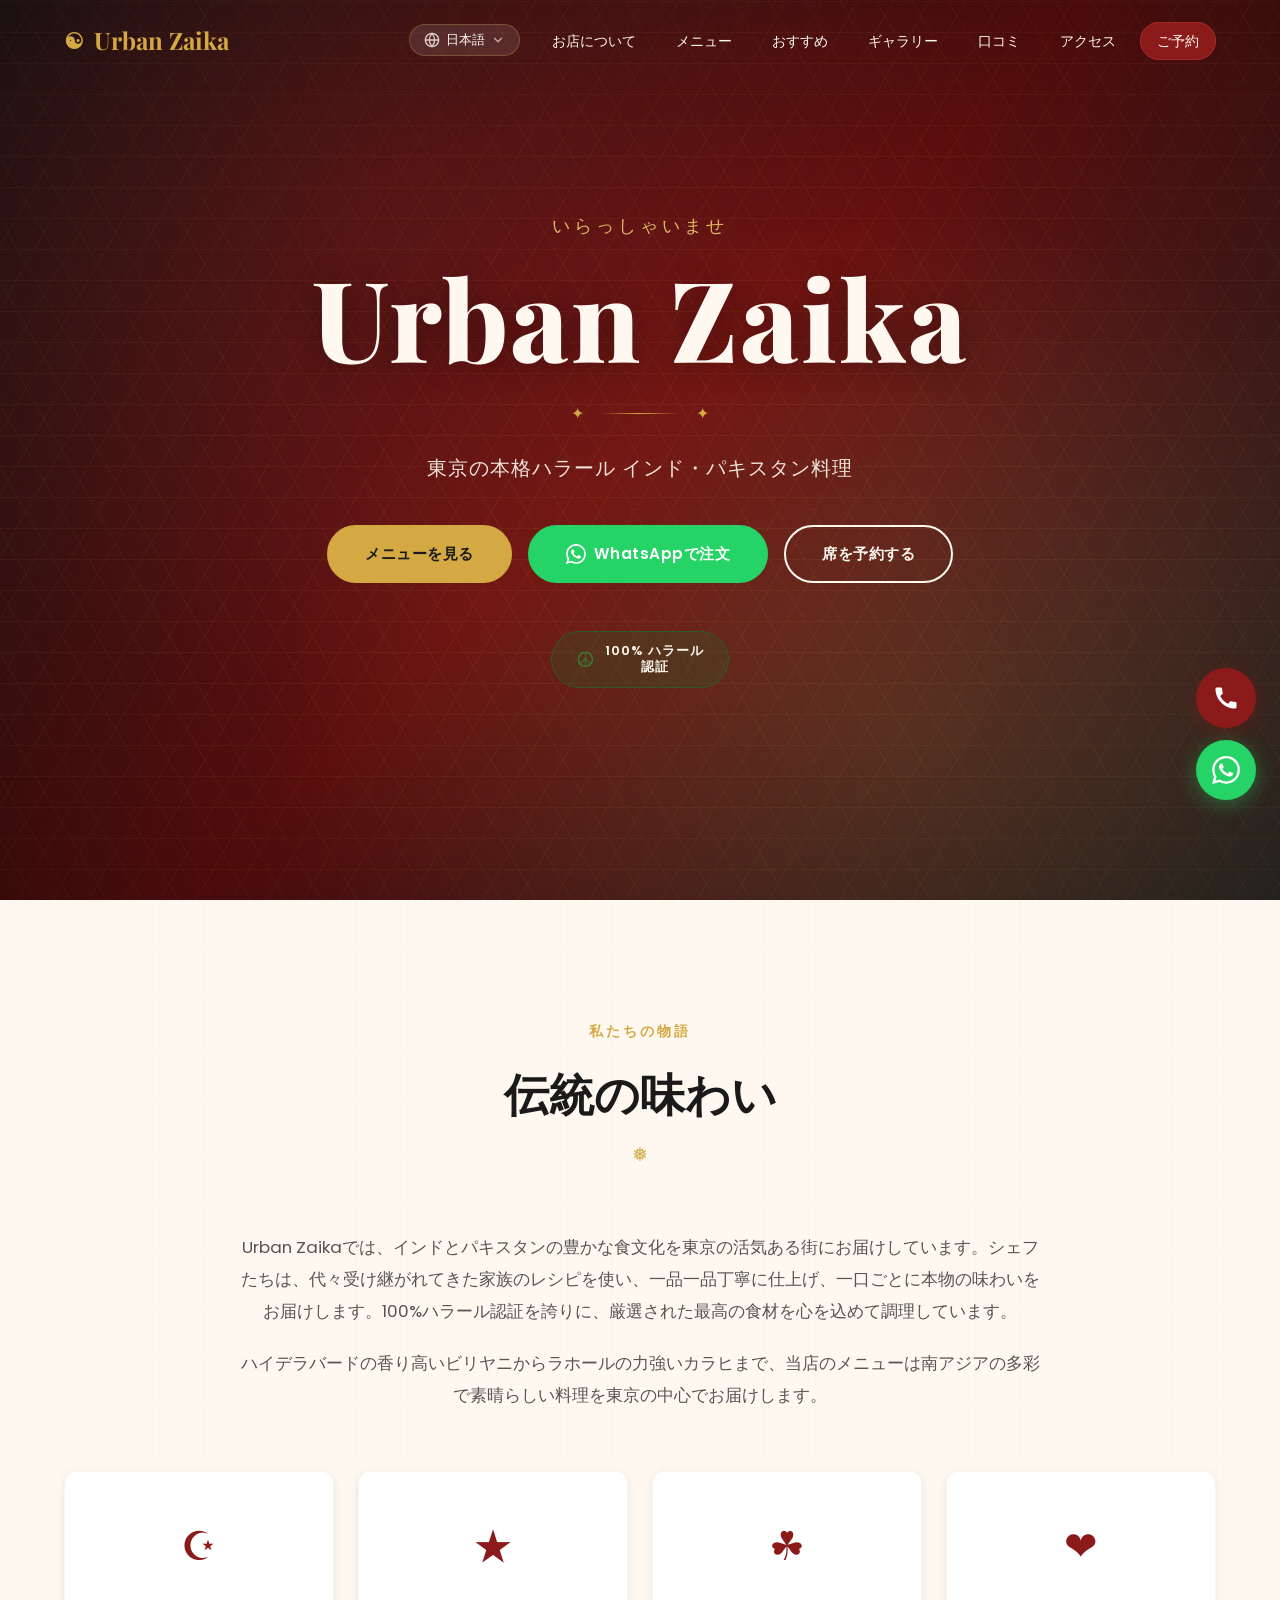
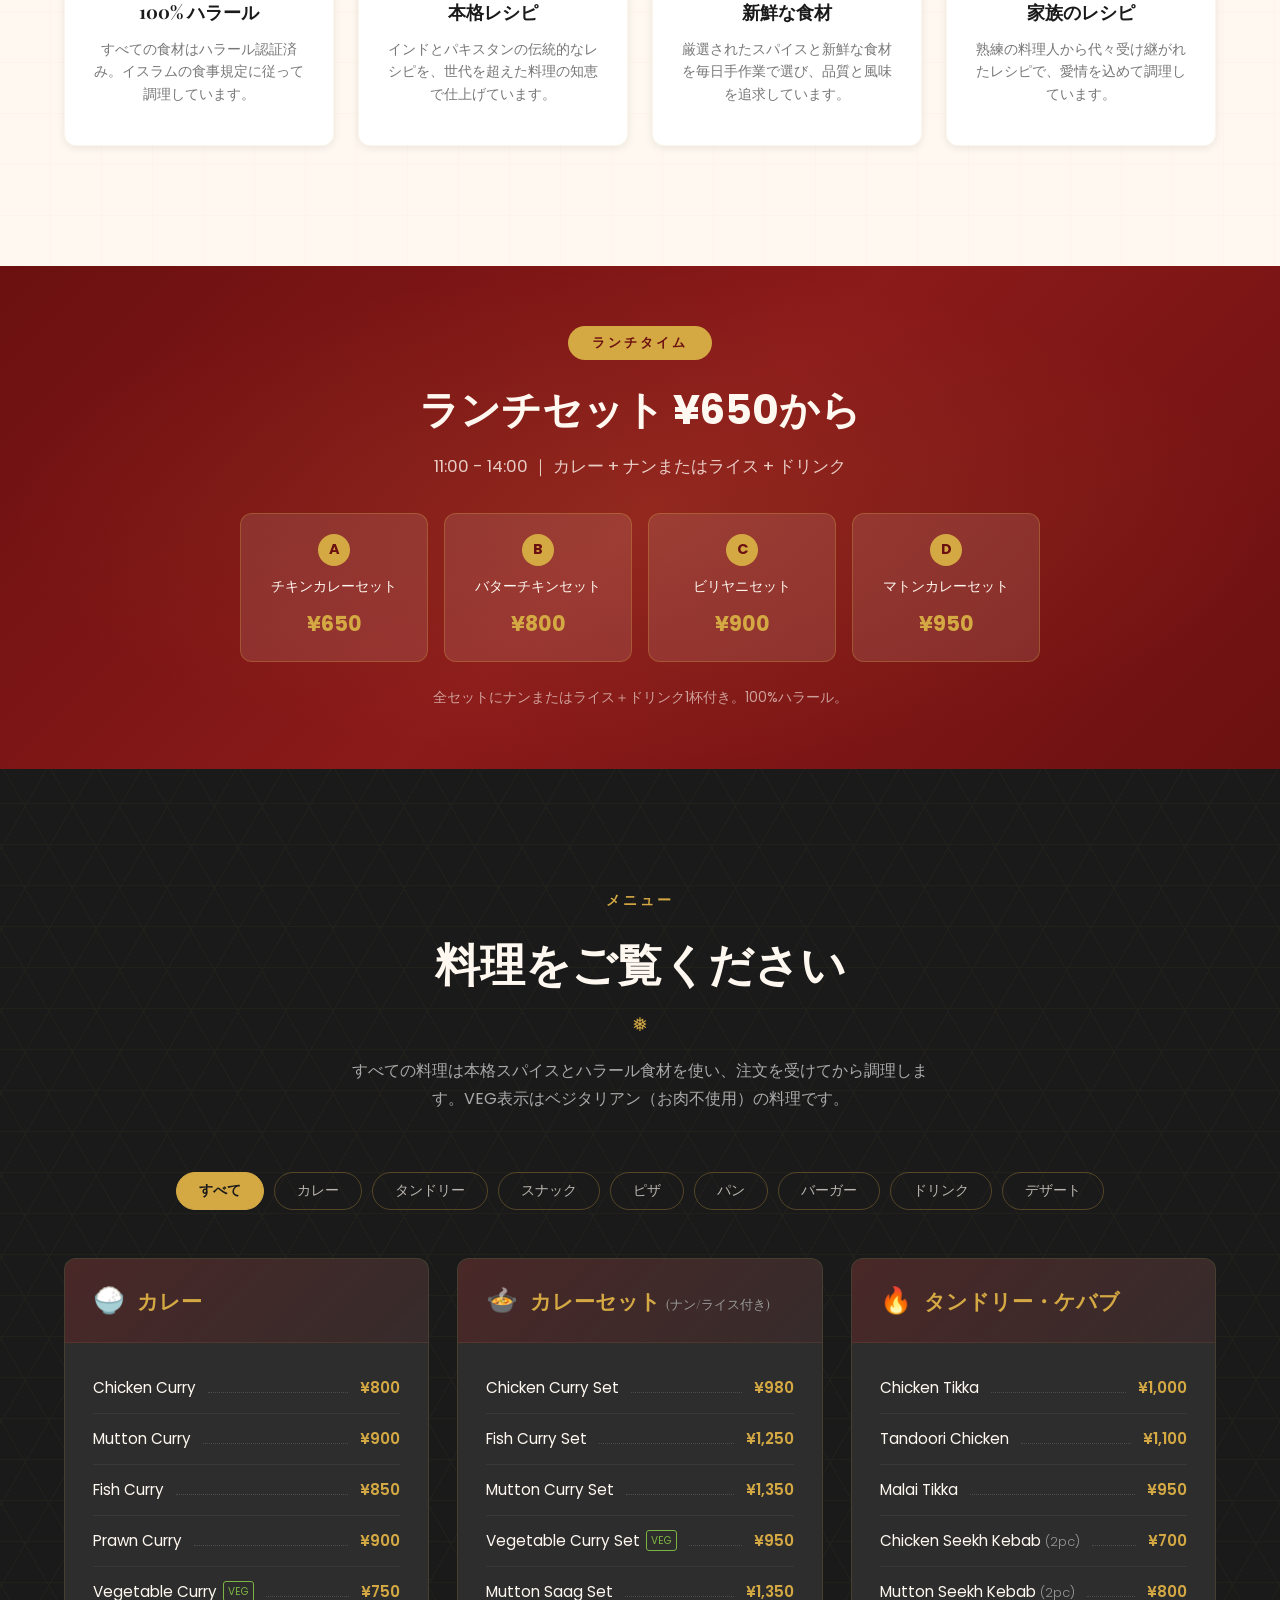
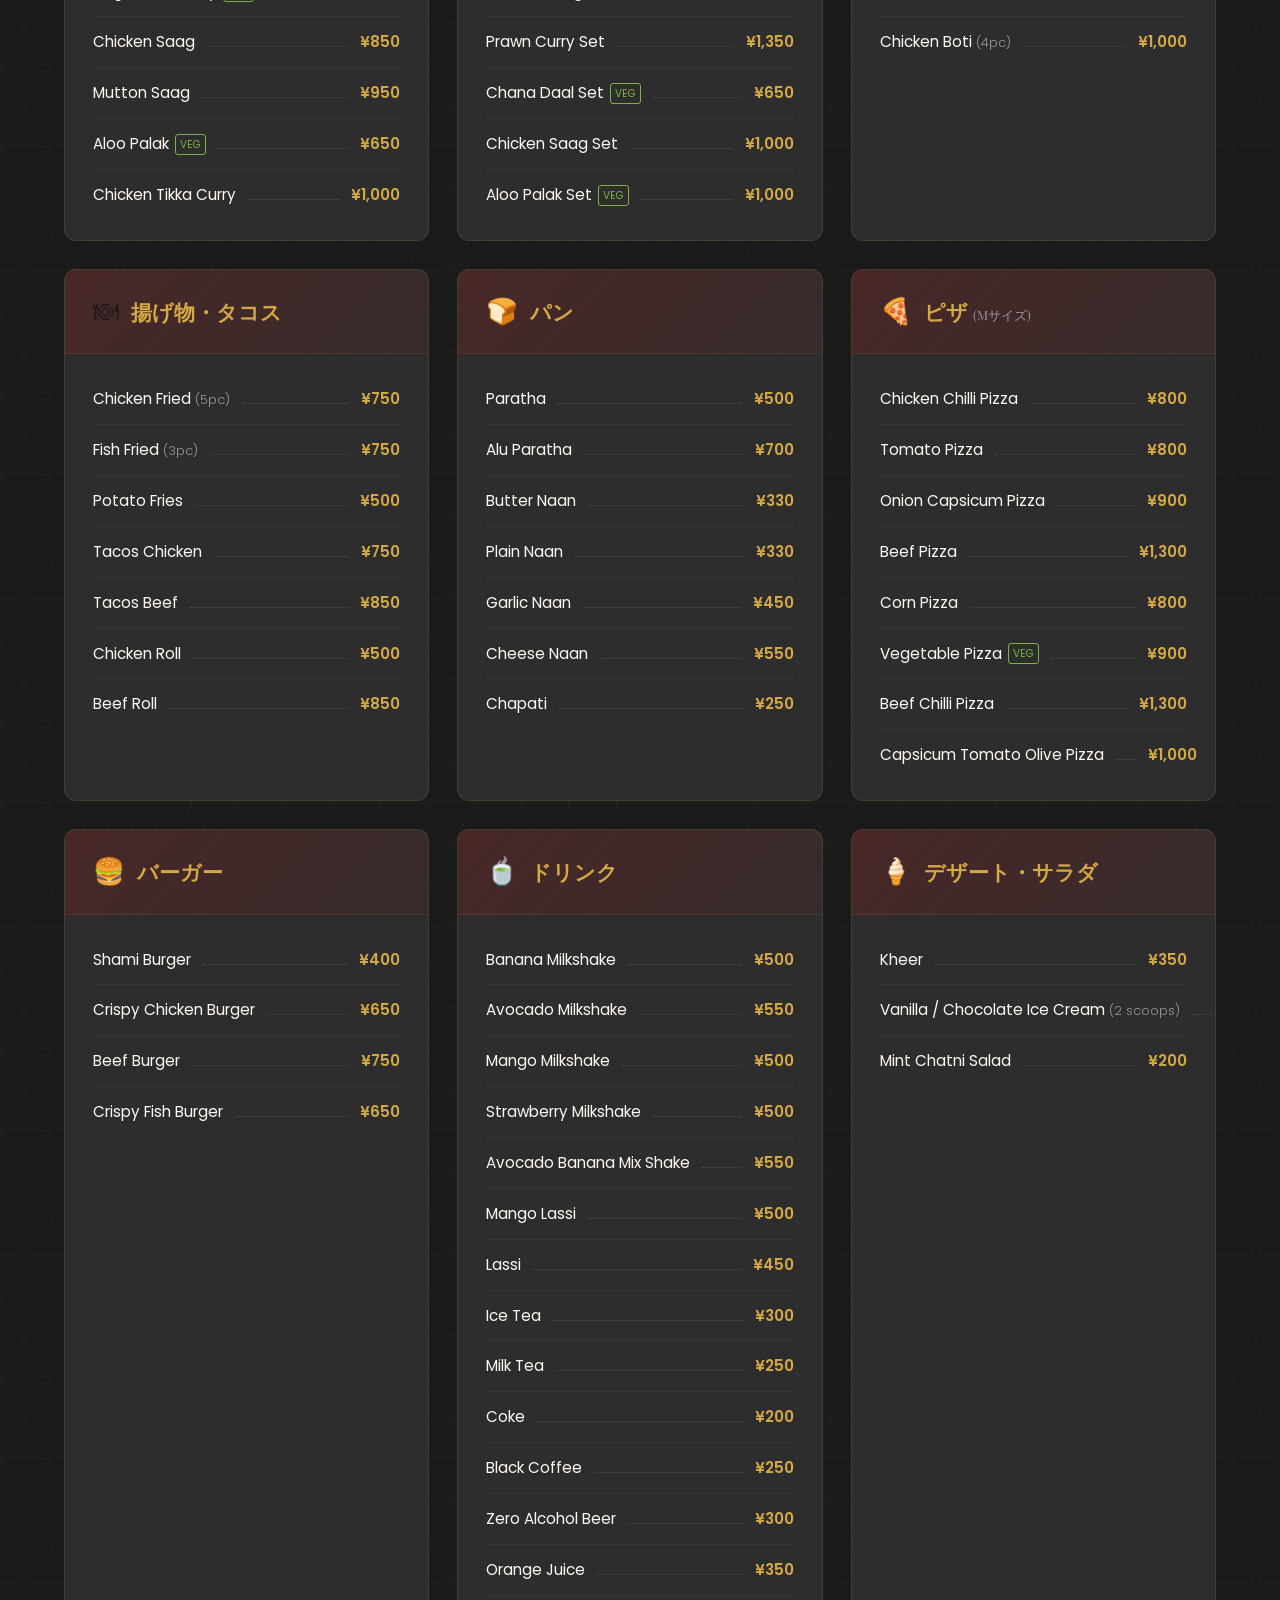
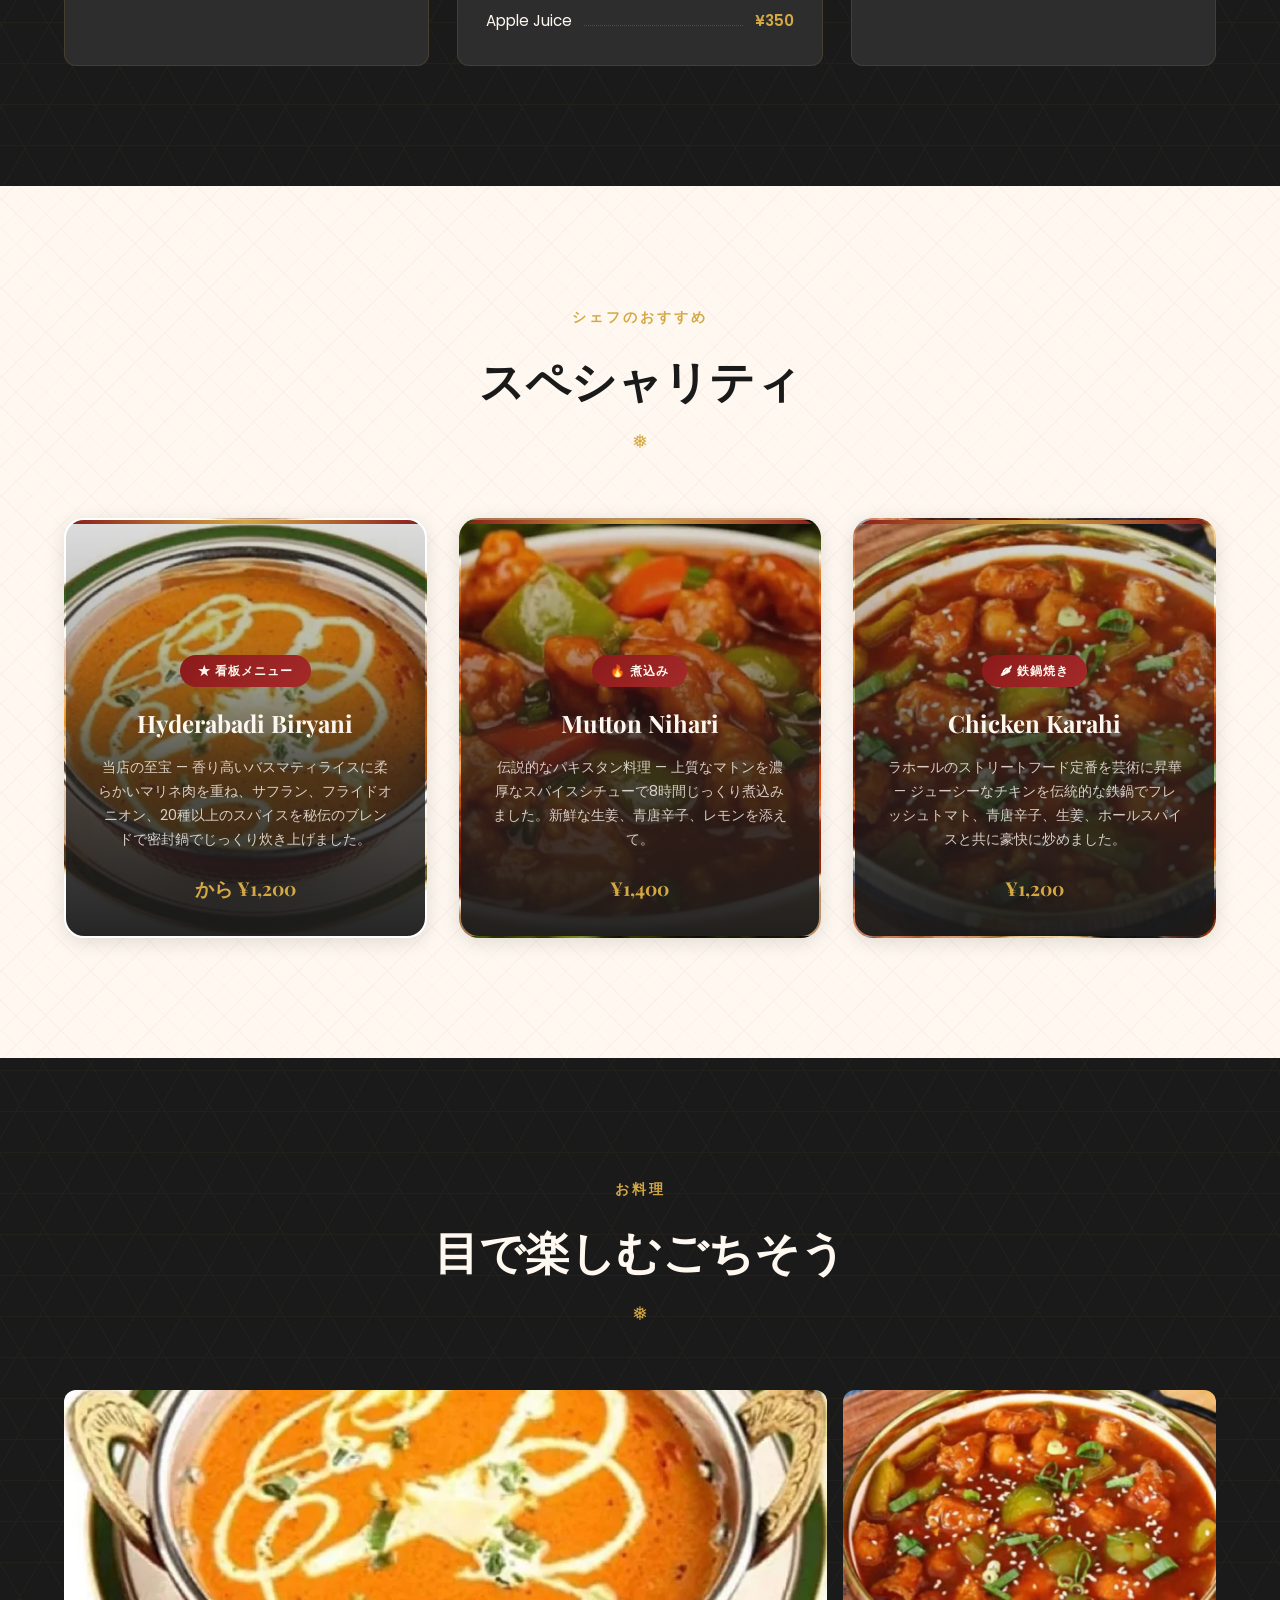
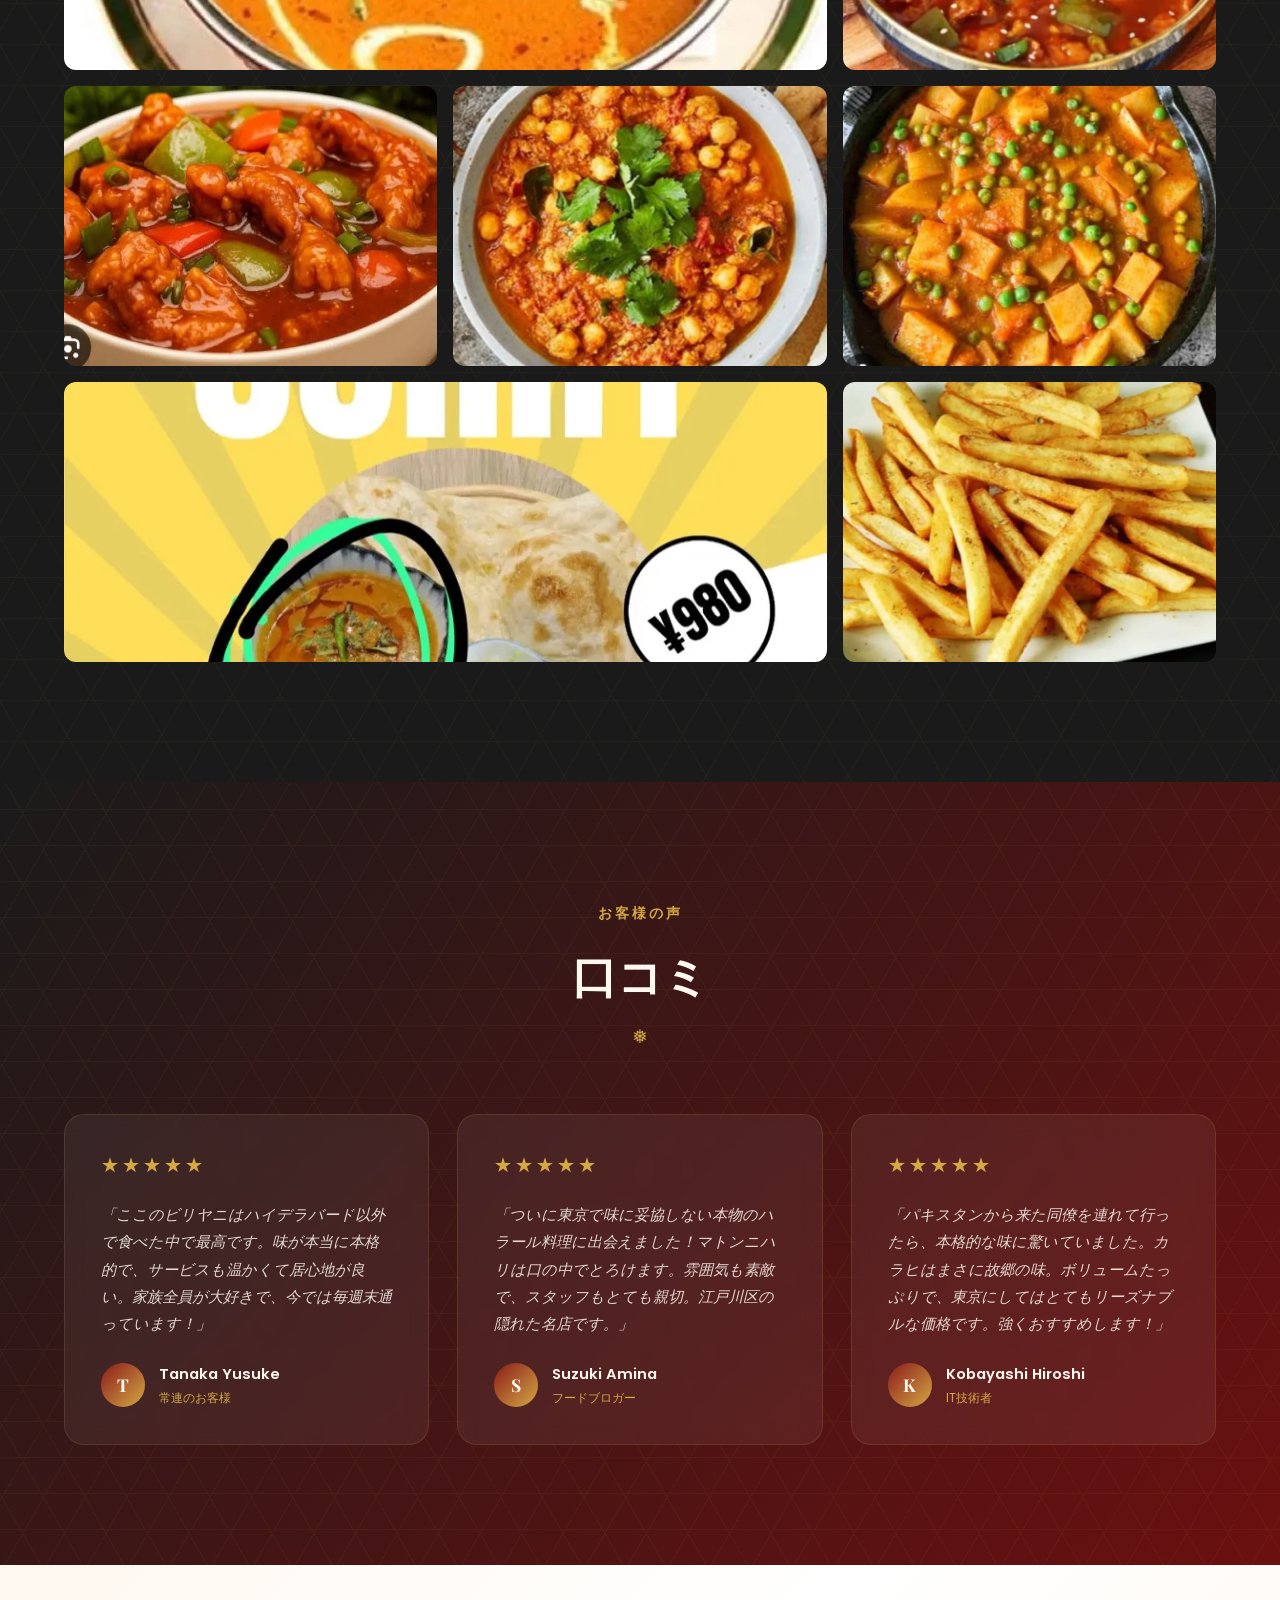
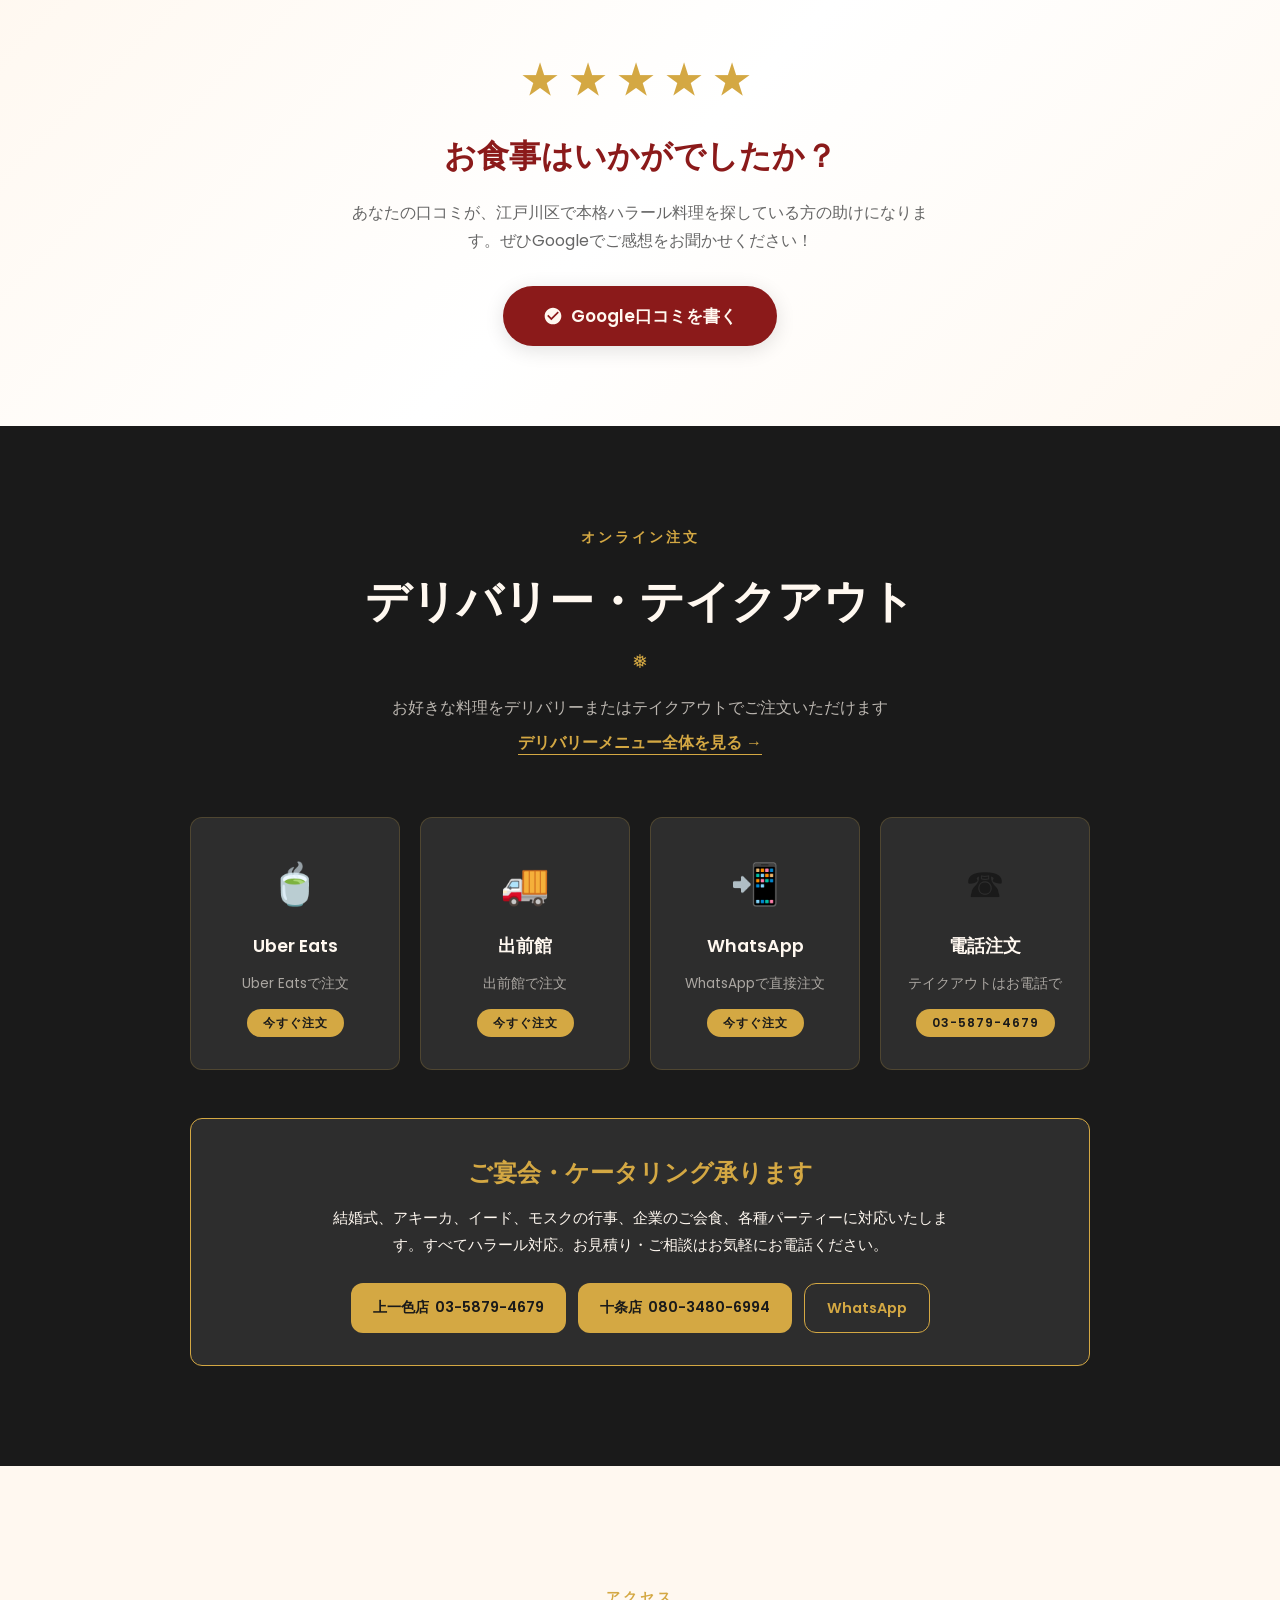
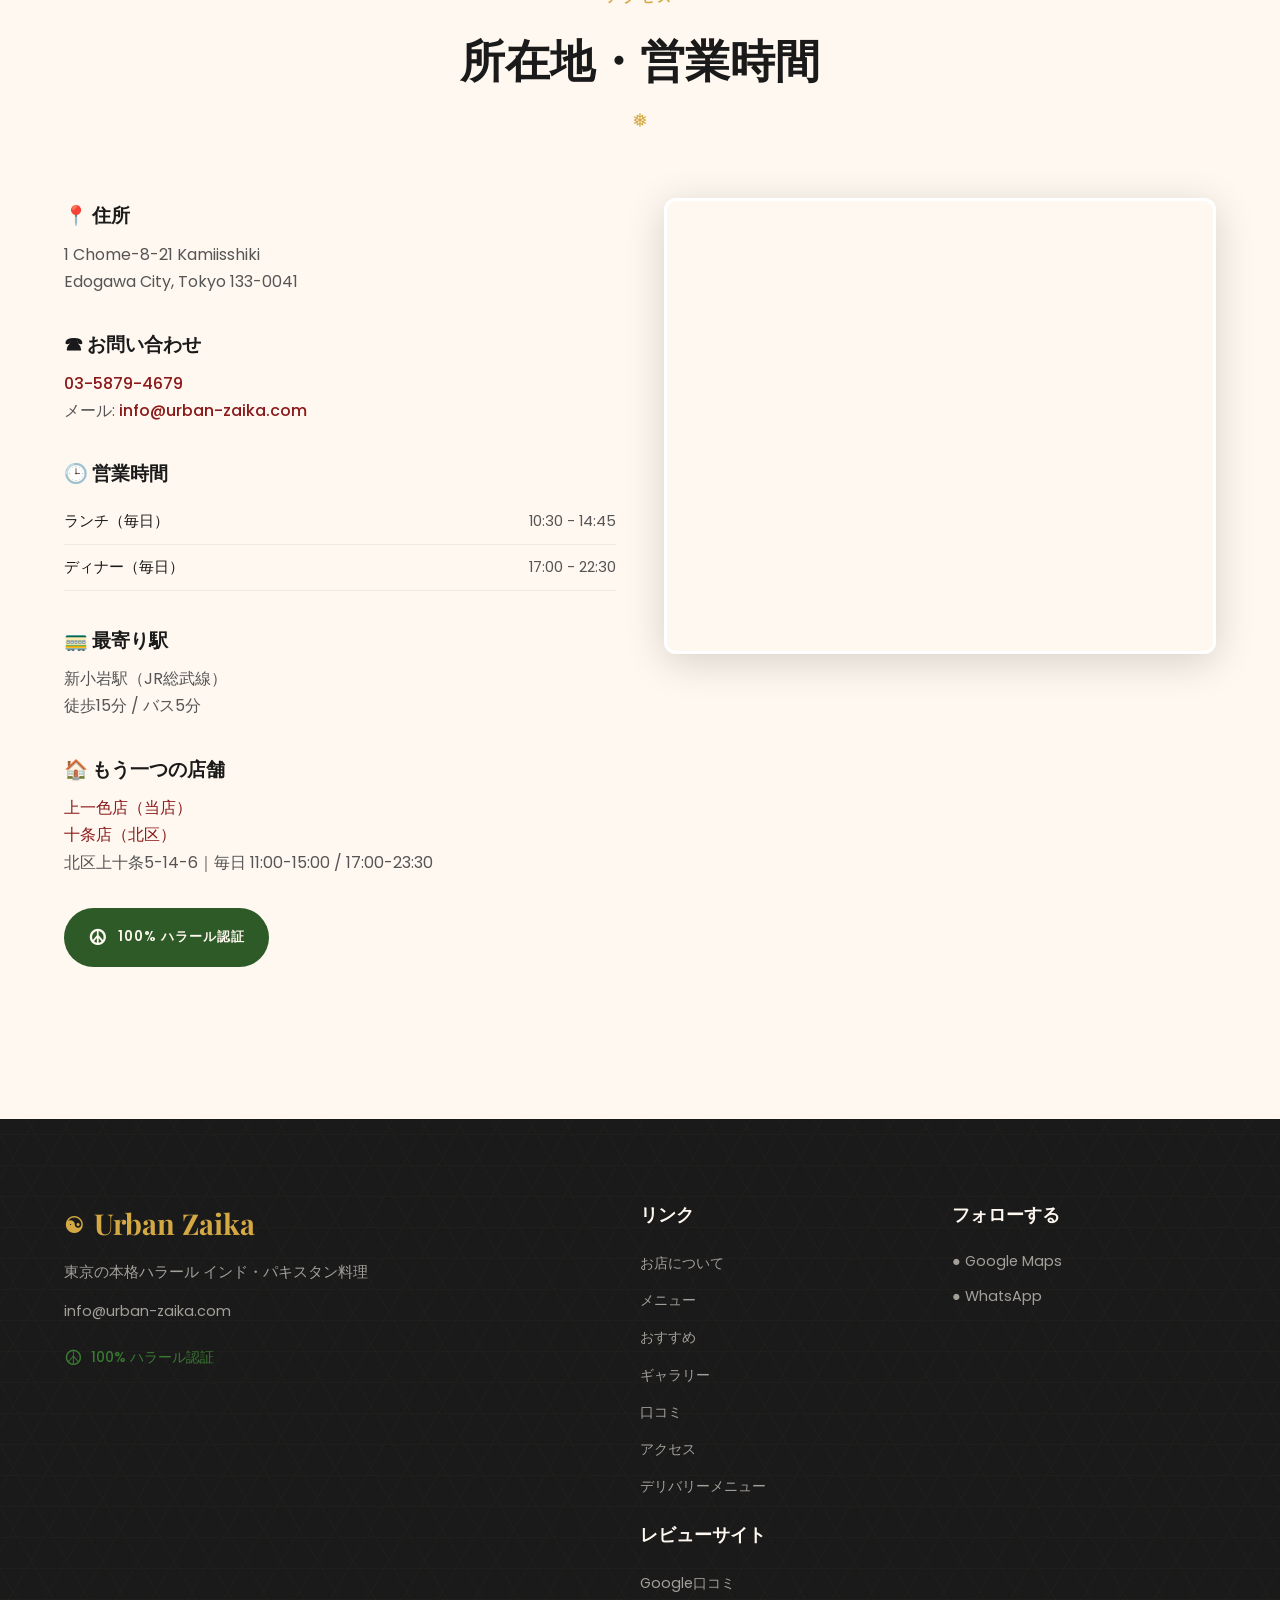
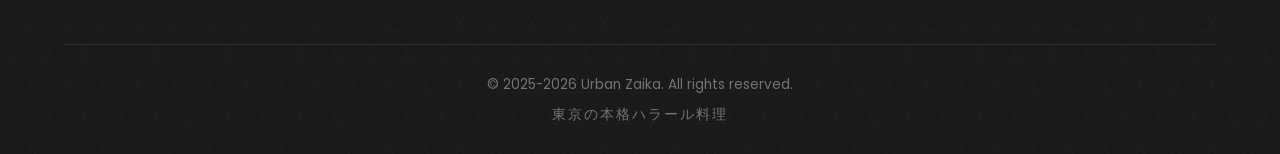
==== commit a9e2607e: "fix: replace leftover LINE logos on buttons that no longer go to LINE Removing the dead @urbanzaika " ====
--- a/index.html
+++ b/index.html
@@ -1089,10 +1089,10 @@
     </div>
   </footer>
 
-  <!-- Floating Buttons (LINE + WhatsApp stacked) -->
+  <!-- Floating Buttons (call + WhatsApp stacked) -->
   <div class="floating-buttons">
-    <a href="tel:03-5879-4679" class="line-float" aria-label="Call to order" onclick="gtag('event','click_cta',{cta:'float_call'})">
-      <svg viewBox="0 0 24 24" width="28" height="28" fill="#fff"><path d="M19.365 9.863c.349 0 .63.285.63.631 0 .345-.281.63-.63.63H17.61v1.125h1.755c.349 0 .63.283.63.63 0 .344-.281.629-.63.629h-2.386c-.345 0-.627-.285-.627-.629V8.108c0-.345.282-.63.627-.63h2.386c.349 0 .63.285.63.63 0 .349-.281.63-.63.63H17.61v1.125h1.755zm-3.855 3.016c0 .27-.174.51-.432.596-.064.021-.133.031-.199.031-.211 0-.391-.09-.51-.25l-2.443-3.317v2.94c0 .344-.279.629-.631.629-.346 0-.626-.285-.626-.629V8.108c0-.271.173-.508.43-.595.06-.023.136-.033.194-.033.195 0 .375.104.495.254l2.462 3.33V8.108c0-.345.282-.63.63-.63.345 0 .63.285.63.63v4.771zm-5.741 0c0 .344-.282.629-.631.629-.345 0-.627-.285-.627-.629V8.108c0-.345.282-.63.627-.63.349 0 .631.285.631.63v4.771zm-2.466.629H4.917c-.345 0-.63-.285-.63-.629V8.108c0-.345.285-.63.63-.63.348 0 .63.285.63.63v4.141h1.756c.348 0 .629.283.629.63 0 .344-.282.629-.629.629M24 10.314C24 4.943 18.615.572 12 .572S0 4.943 0 10.314c0 4.811 4.27 8.842 10.035 9.608.391.082.923.258 1.058.59.12.301.079.766.038 1.08l-.164 1.02c-.045.301-.24 1.186 1.049.645 1.291-.539 6.916-4.078 9.436-6.975C23.176 14.393 24 12.458 24 10.314"/></svg>
+    <a href="tel:03-5879-4679" class="call-float" aria-label="Call to order" onclick="gtag('event','click_cta',{cta:'float_call'})">
+      <svg viewBox="0 0 24 24" width="28" height="28" fill="#fff"><path d="M20.01 15.38c-1.23 0-2.42-.2-3.53-.56a.977.977 0 00-1.01.24l-1.57 1.97c-2.83-1.35-5.48-3.9-6.89-6.83l1.95-1.66c.27-.28.35-.67.24-1.02-.37-1.11-.56-2.3-.56-3.53 0-.54-.45-.99-.99-.99H4.19C3.65 3 3 3.24 3 3.99 3 13.28 10.73 21 20.01 21c.71 0 .99-.63.99-1.18v-3.45c0-.54-.45-.99-.99-.99z"/></svg>
     </a>
     <a href="https://wa.me/819066582838?text=Hi%2C%20I%27d%20like%20to%20place%20an%20order" class="whatsapp-float" target="_blank" rel="noopener" aria-label="Order via WhatsApp">
       <svg viewBox="0 0 24 24" width="28" height="28" fill="#fff"><path d="M17.472 14.382c-.297-.149-1.758-.867-2.03-.967-.273-.099-.471-.148-.67.15-.197.297-.767.966-.94 1.164-.173.199-.347.223-.644.075-.297-.15-1.255-.463-2.39-1.475-.883-.788-1.48-1.761-1.653-2.059-.173-.297-.018-.458.13-.606.134-.133.298-.347.446-.52.149-.174.198-.298.298-.497.099-.198.05-.371-.025-.52-.075-.149-.669-1.612-.916-2.207-.242-.579-.487-.5-.669-.51-.173-.008-.371-.01-.57-.01-.198 0-.52.074-.792.372-.272.297-1.04 1.016-1.04 2.479 0 1.462 1.065 2.875 1.213 3.074.149.198 2.096 3.2 5.077 4.487.709.306 1.262.489 1.694.625.712.227 1.36.195 1.871.118.571-.085 1.758-.719 2.006-1.413.248-.694.248-1.289.173-1.413-.074-.124-.272-.198-.57-.347m-5.421 7.403h-.004a9.87 9.87 0 01-5.031-1.378l-.361-.214-3.741.982.998-3.648-.235-.374a9.86 9.86 0 01-1.51-5.26c.001-5.45 4.436-9.884 9.888-9.884 2.64 0 5.122 1.03 6.988 2.898a9.825 9.825 0 012.893 6.994c-.003 5.45-4.437 9.884-9.885 9.884m8.413-18.297A11.815 11.815 0 0012.05 0C5.495 0 .16 5.335.157 11.892c0 2.096.547 4.142 1.588 5.945L.057 24l6.305-1.654a11.882 11.882 0 005.683 1.448h.005c6.554 0 11.89-5.335 11.893-11.893a11.821 11.821 0 00-3.48-8.413z"/></svg>
@@ -1110,8 +1110,8 @@
       <svg viewBox="0 0 24 24" width="18" height="18" fill="currentColor"><path d="M20.01 15.38c-1.23 0-2.42-.2-3.53-.56a.977.977 0 00-1.01.24l-1.57 1.97c-2.83-1.35-5.48-3.9-6.89-6.83l1.95-1.66c.27-.28.35-.67.24-1.02-.37-1.11-.56-2.3-.56-3.53 0-.54-.45-.99-.99-.99H4.19C3.65 3 3 3.24 3 3.99 3 13.28 10.73 21 20.01 21c.71 0 .99-.63.99-1.18v-3.45c0-.54-.45-.99-.99-.99z"/></svg>
       <span data-en="Call Now" data-ja="電話する" data-ur="ابھی کال کریں">電話する</span>
     </a>
-    <a href="https://wa.me/819066582838?text=Hi%2C%20I%27d%20like%20to%20place%20an%20order" class="cta-btn cta-line" target="_blank" rel="noopener" onclick="gtag('event','click_cta',{cta:'mobile_whatsapp'})">
-      <svg viewBox="0 0 24 24" width="18" height="18" fill="currentColor"><path d="M19.365 9.863c.349 0 .63.285.63.631 0 .345-.281.63-.63.63H17.61v1.125h1.755c.349 0 .63.283.63.63 0 .344-.281.629-.63.629h-2.386c-.345 0-.627-.285-.627-.629V8.108c0-.345.282-.63.627-.63h2.386c.349 0 .63.285.63.63 0 .349-.281.63-.63.63H17.61v1.125h1.755zm-3.855 3.016c0 .27-.174.51-.432.596-.064.021-.133.031-.199.031-.211 0-.391-.09-.51-.25l-2.443-3.317v2.94c0 .344-.279.629-.631.629-.346 0-.626-.285-.626-.629V8.108c0-.271.173-.508.43-.595.06-.023.136-.033.194-.033.195 0 .375.104.495.254l2.462 3.33V8.108c0-.345.282-.63.63-.63.345 0 .63.285.63.63v4.771zm-5.741 0c0 .344-.282.629-.631.629-.345 0-.627-.285-.627-.629V8.108c0-.345.282-.63.627-.63.349 0 .631.285.631.63v4.771zm-2.466.629H4.917c-.345 0-.63-.285-.63-.629V8.108c0-.345.285-.63.63-.63.348 0 .63.285.63.63v4.141h1.756c.348 0 .629.283.629.63 0 .344-.282.629-.629.629M24 10.314C24 4.943 18.615.572 12 .572S0 4.943 0 10.314c0 4.811 4.27 8.842 10.035 9.608.391.082.923.258 1.058.59.12.301.079.766.038 1.08l-.164 1.02c-.045.301-.24 1.186 1.049.645 1.291-.539 6.916-4.078 9.436-6.975C23.176 14.393 24 12.458 24 10.314"/></svg>
+    <a href="https://wa.me/819066582838?text=Hi%2C%20I%27d%20like%20to%20place%20an%20order" class="cta-btn cta-whatsapp" target="_blank" rel="noopener" onclick="gtag('event','click_cta',{cta:'mobile_whatsapp'})">
+      <svg viewBox="0 0 24 24" width="18" height="18" fill="currentColor"><path d="M17.472 14.382c-.297-.149-1.758-.867-2.03-.967-.273-.099-.471-.148-.67.15-.197.297-.767.966-.94 1.164-.173.199-.347.223-.644.075-.297-.15-1.255-.463-2.39-1.475-.883-.788-1.48-1.761-1.653-2.059-.173-.297-.018-.458.13-.606.134-.133.298-.347.446-.52.149-.174.198-.298.298-.497.099-.198.05-.371-.025-.52-.075-.149-.669-1.612-.916-2.207-.242-.579-.487-.5-.669-.51-.173-.008-.371-.01-.57-.01-.198 0-.52.074-.792.372-.272.297-1.04 1.016-1.04 2.479 0 1.462 1.065 2.875 1.213 3.074.149.198 2.096 3.2 5.077 4.487.709.306 1.262.489 1.694.625.712.227 1.36.195 1.871.118.571-.085 1.758-.719 2.006-1.413.248-.694.248-1.289.173-1.413-.074-.124-.272-.198-.57-.347m-5.421 7.403h-.004a9.87 9.87 0 01-5.031-1.378l-.361-.214-3.741.982.998-3.648-.235-.374a9.86 9.86 0 01-1.51-5.26c.001-5.45 4.436-9.884 9.888-9.884 2.64 0 5.122 1.03 6.988 2.898a9.825 9.825 0 012.893 6.994c-.003 5.45-4.437 9.884-9.885 9.884m8.413-18.297A11.815 11.815 0 0012.05 0C5.495 0 .16 5.335.157 11.892c0 2.096.547 4.142 1.588 5.945L.057 24l6.305-1.654a11.882 11.882 0 005.683 1.448h.005c6.554 0 11.89-5.335 11.893-11.893a11.821 11.821 0 00-3.48-8.413z"/></svg>
       WhatsApp
     </a>
     <a href="https://www.google.com/maps/dir/?api=1&destination=Urban+Zaika+Halal+Restaurant+Edogawa+Tokyo" class="cta-btn cta-directions" target="_blank" rel="noopener" onclick="gtag('event','click_cta',{cta:'mobile_directions'})">
--- a/style.css
+++ b/style.css
@@ -17,7 +17,6 @@
   --green: #2D5A27;
   --green-light: #3A7A32;
   --whatsapp-green: #25D366;
-  --line-green: #06C755;
   --white: #FFFFFF;
   --shadow-sm: 0 2px 8px rgba(0, 0, 0, 0.08);
   --shadow-md: 0 4px 20px rgba(0, 0, 0, 0.12);
@@ -41,6 +40,8 @@
 html {
   scroll-behavior: smooth;
   font-size: 16px;
+  /* the navbar is fixed and 81px tall, so anchor jumps land under it without this */
+  scroll-padding-top: 96px;
 }
 
 body {
@@ -1892,7 +1893,7 @@
   align-items: center;
 }
 
-.line-float,
+.call-float,
 .whatsapp-float {
   width: 60px;
   height: 60px;
@@ -1915,19 +1916,19 @@
   box-shadow: 0 6px 28px rgba(37, 211, 102, 0.5);
 }
 
-.line-float {
-  background: var(--line-green);
-  box-shadow: 0 4px 20px rgba(6, 199, 85, 0.4);
-}
-
-.line-float:hover {
-  background: #05b34c;
+.call-float {
+  background: var(--burgundy);
+  box-shadow: 0 4px 20px rgba(139, 26, 26, 0.4);
+}
+
+.call-float:hover {
+  background: var(--burgundy-light);
   transform: scale(1.1);
-  box-shadow: 0 6px 28px rgba(6, 199, 85, 0.5);
+  box-shadow: 0 6px 28px rgba(139, 26, 26, 0.5);
 }
 
 .whatsapp-float::after,
-.line-float::after {
+.call-float::after {
   content: '';
   position: absolute;
   inset: -4px;
@@ -1940,8 +1941,8 @@
   border: 2px solid var(--whatsapp-green);
 }
 
-.line-float::after {
-  border: 2px solid var(--line-green);
+.call-float::after {
+  border: 2px solid var(--burgundy);
 }
 
 @keyframes floatPulse {
@@ -2224,7 +2225,7 @@
     gap: 10px;
   }
 
-  .line-float,
+  .call-float,
   .whatsapp-float {
     width: 54px;
     height: 54px;
@@ -2237,13 +2238,13 @@
     height: 44px;
   }
 
-  .cta-line {
-    background: var(--line-green);
+  .cta-whatsapp {
+    background: var(--whatsapp-green);
     color: var(--white);
   }
 
-  .cta-line:hover {
-    background: #05b34c;
+  .cta-whatsapp:hover {
+    background: #1ebe5a;
   }
 
   /* Language dropdown on mobile */
@@ -2316,7 +2317,7 @@
   .navbar,
   .floating-buttons,
   .whatsapp-float,
-  .line-float,
+  .call-float,
   .back-to-top,
   .mobile-cta-bar,
   .hero-pattern,
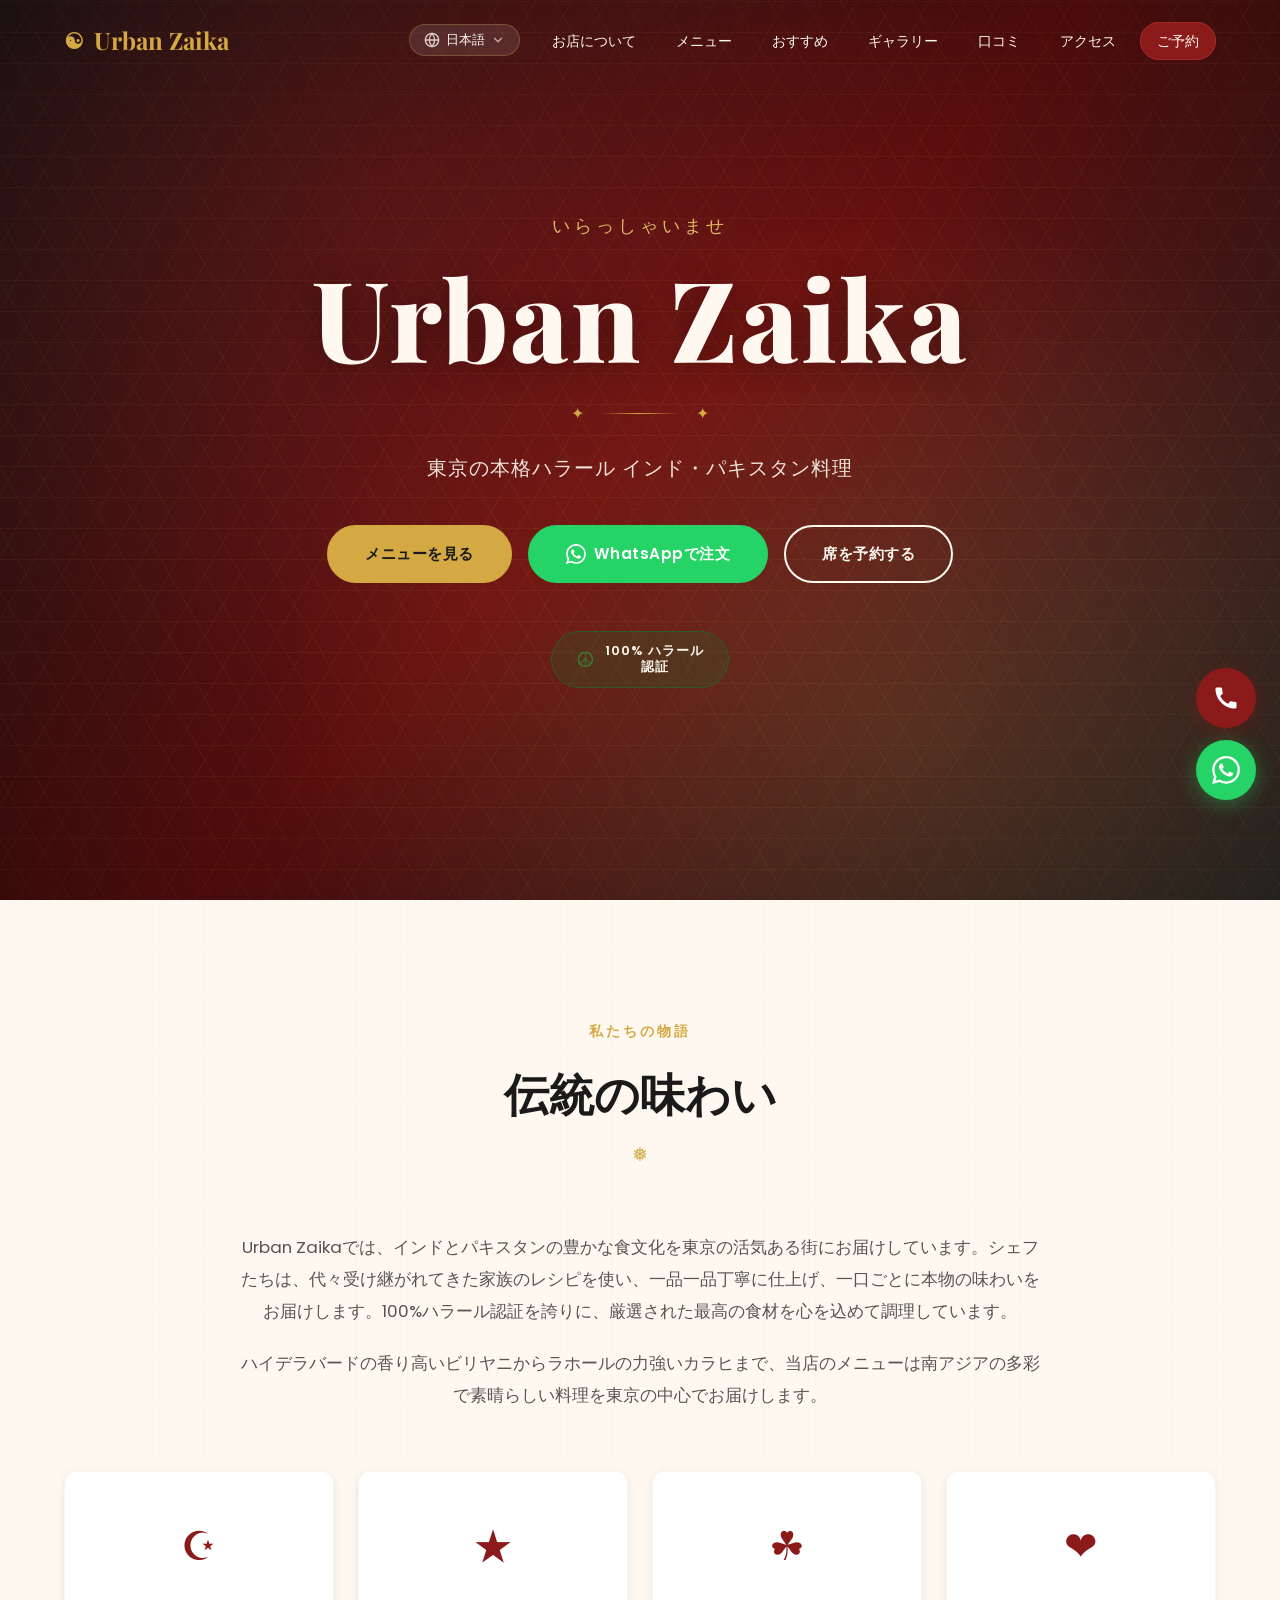
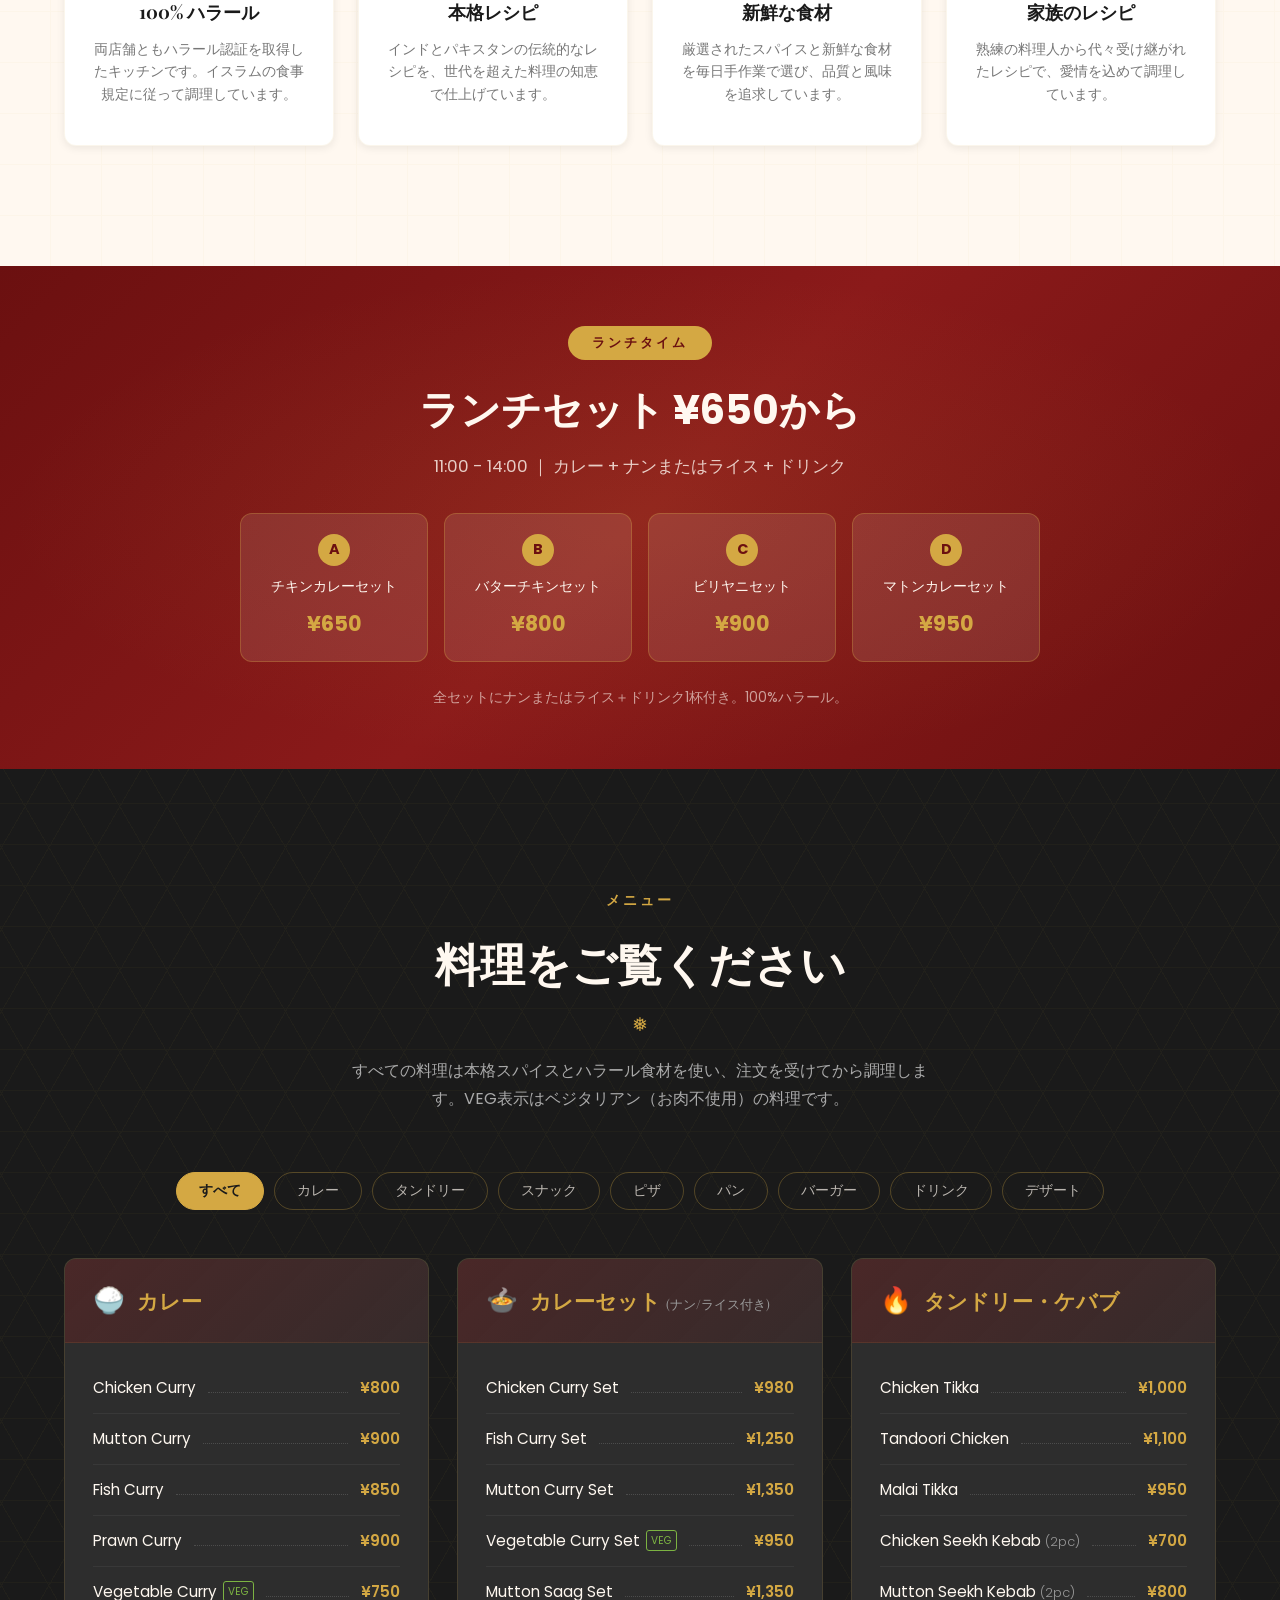
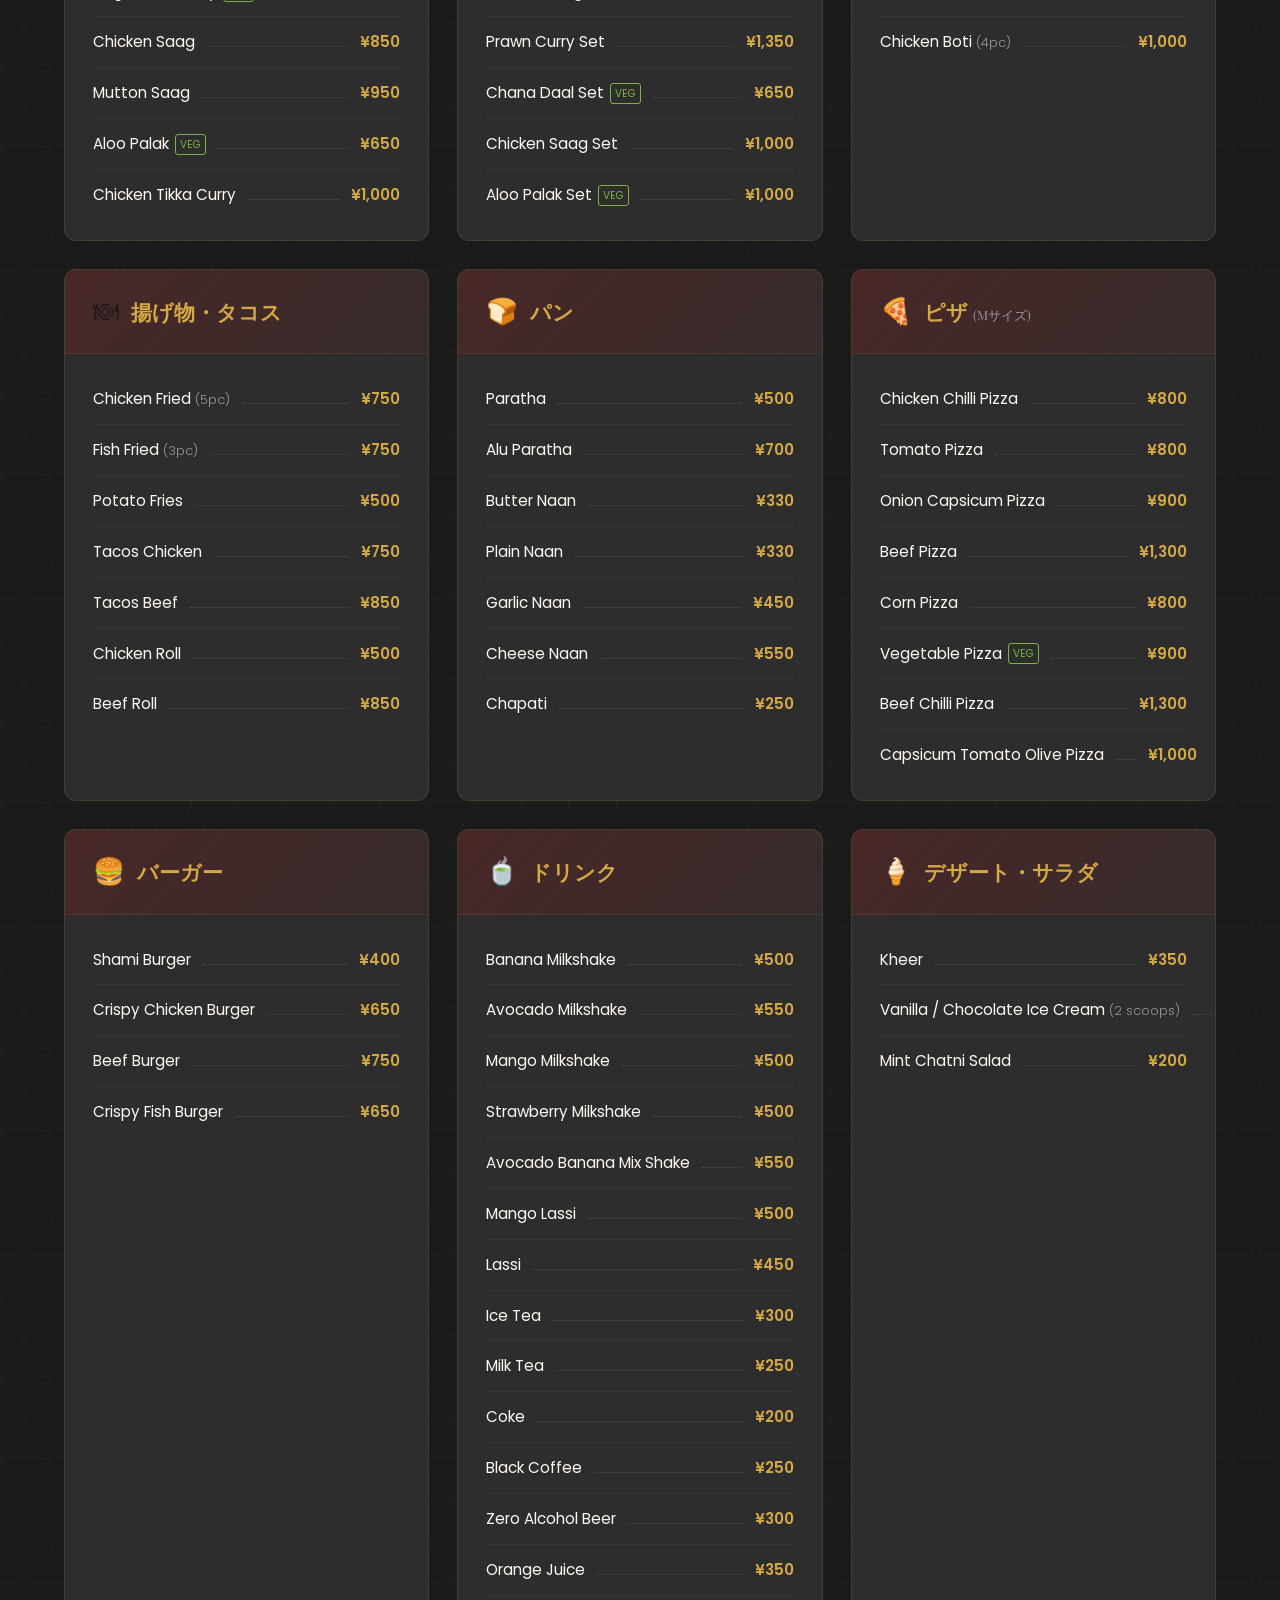
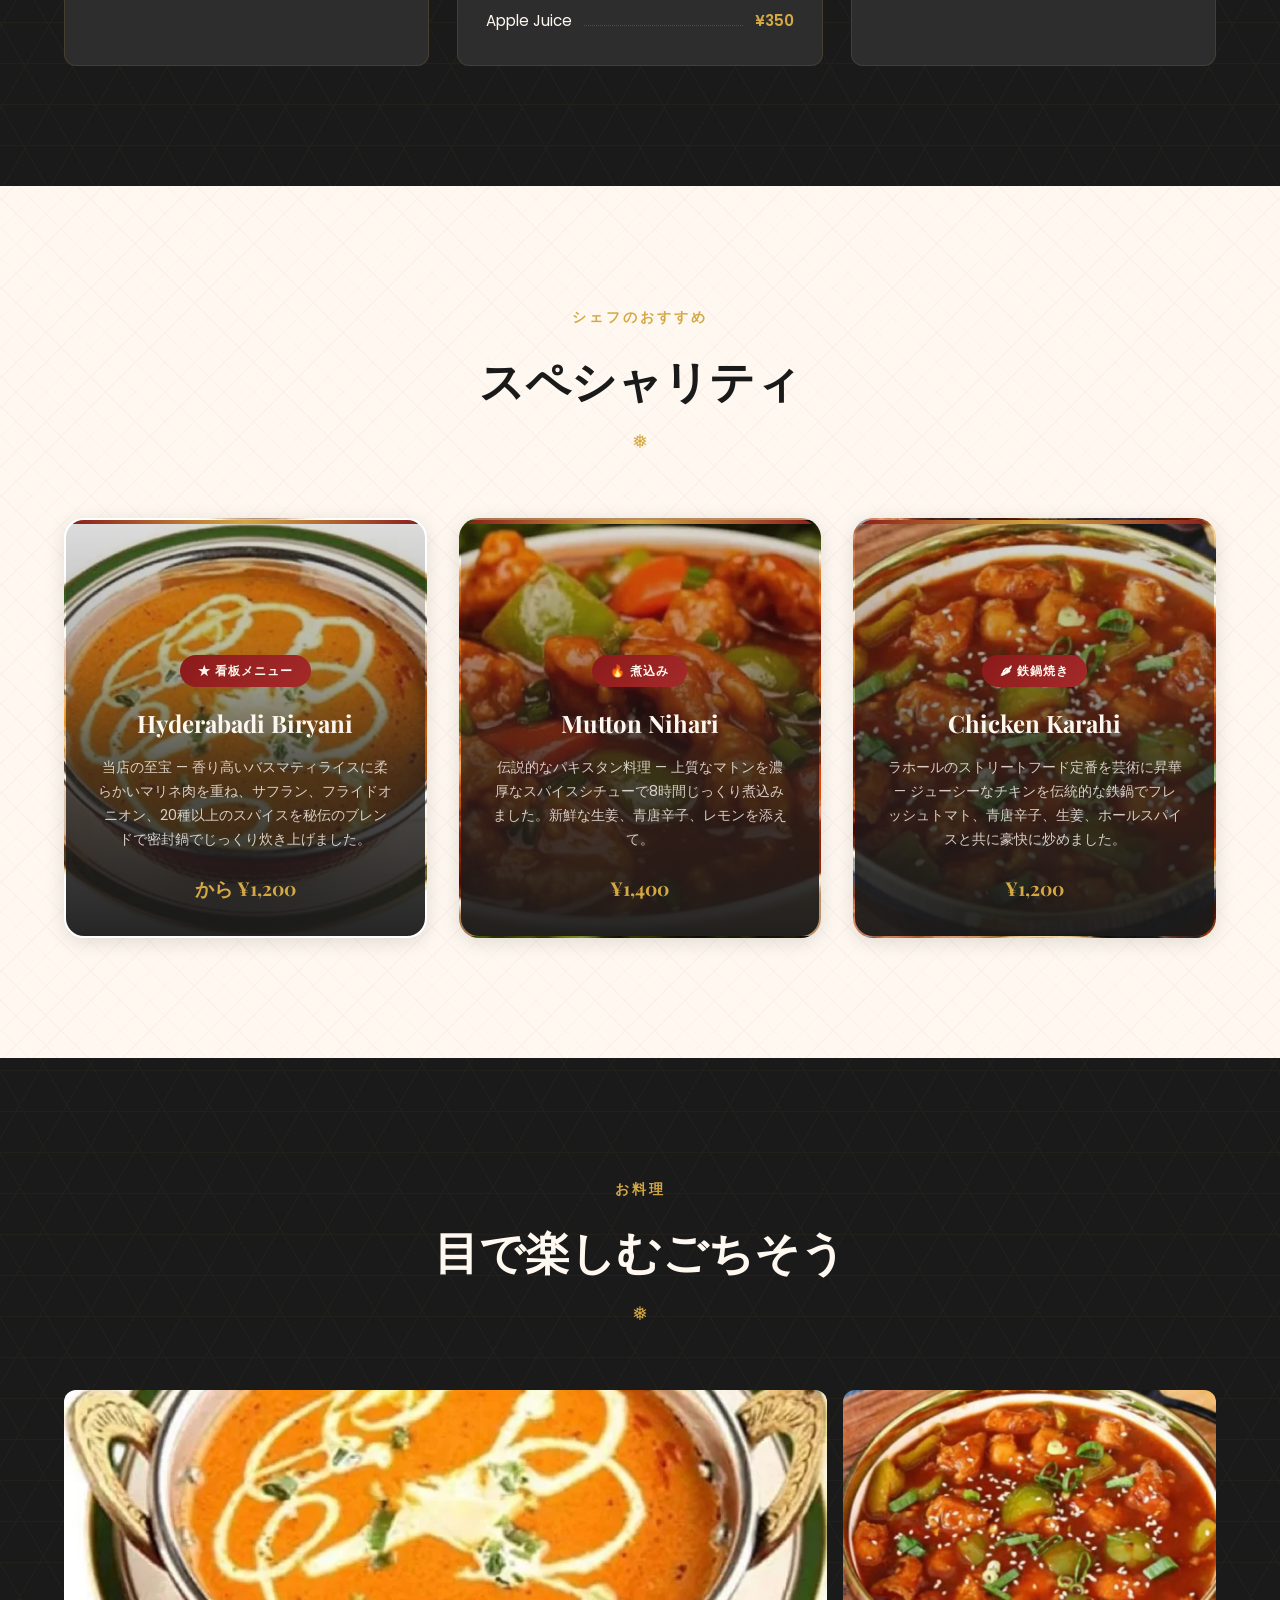
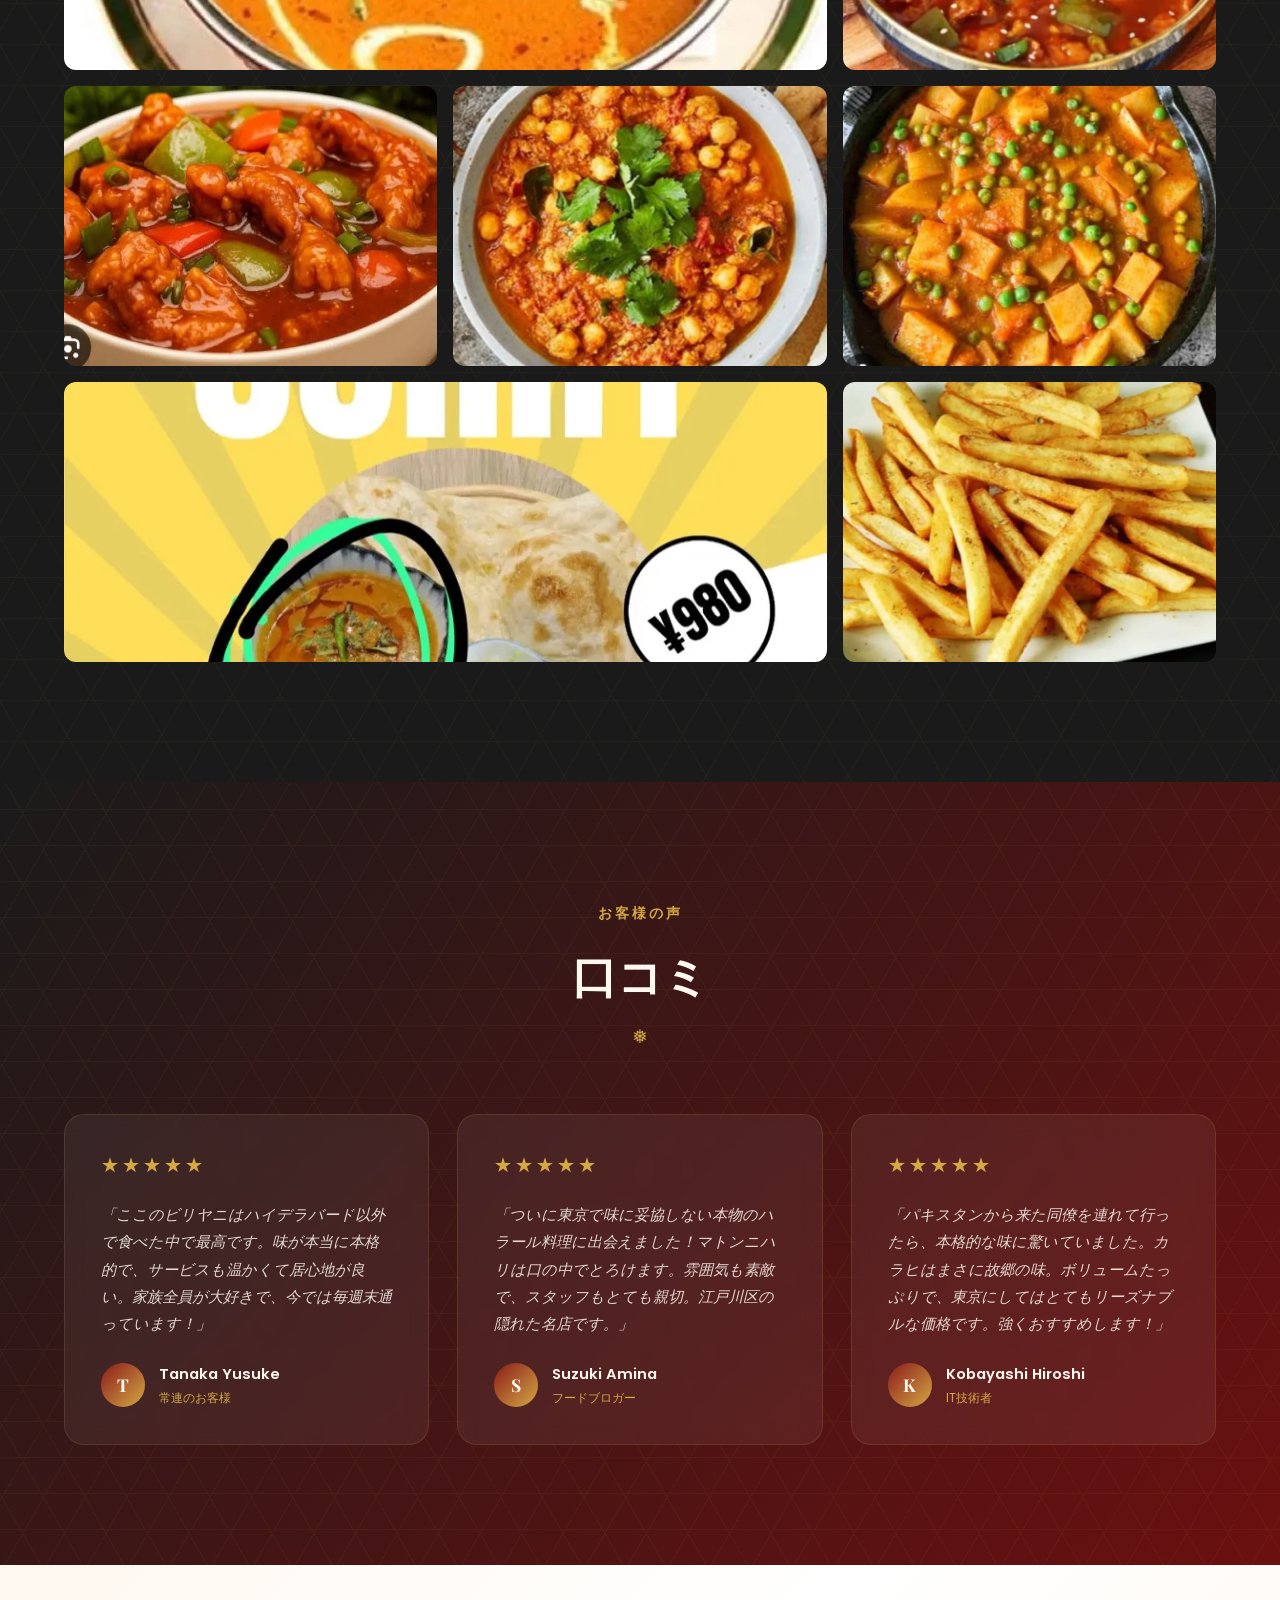
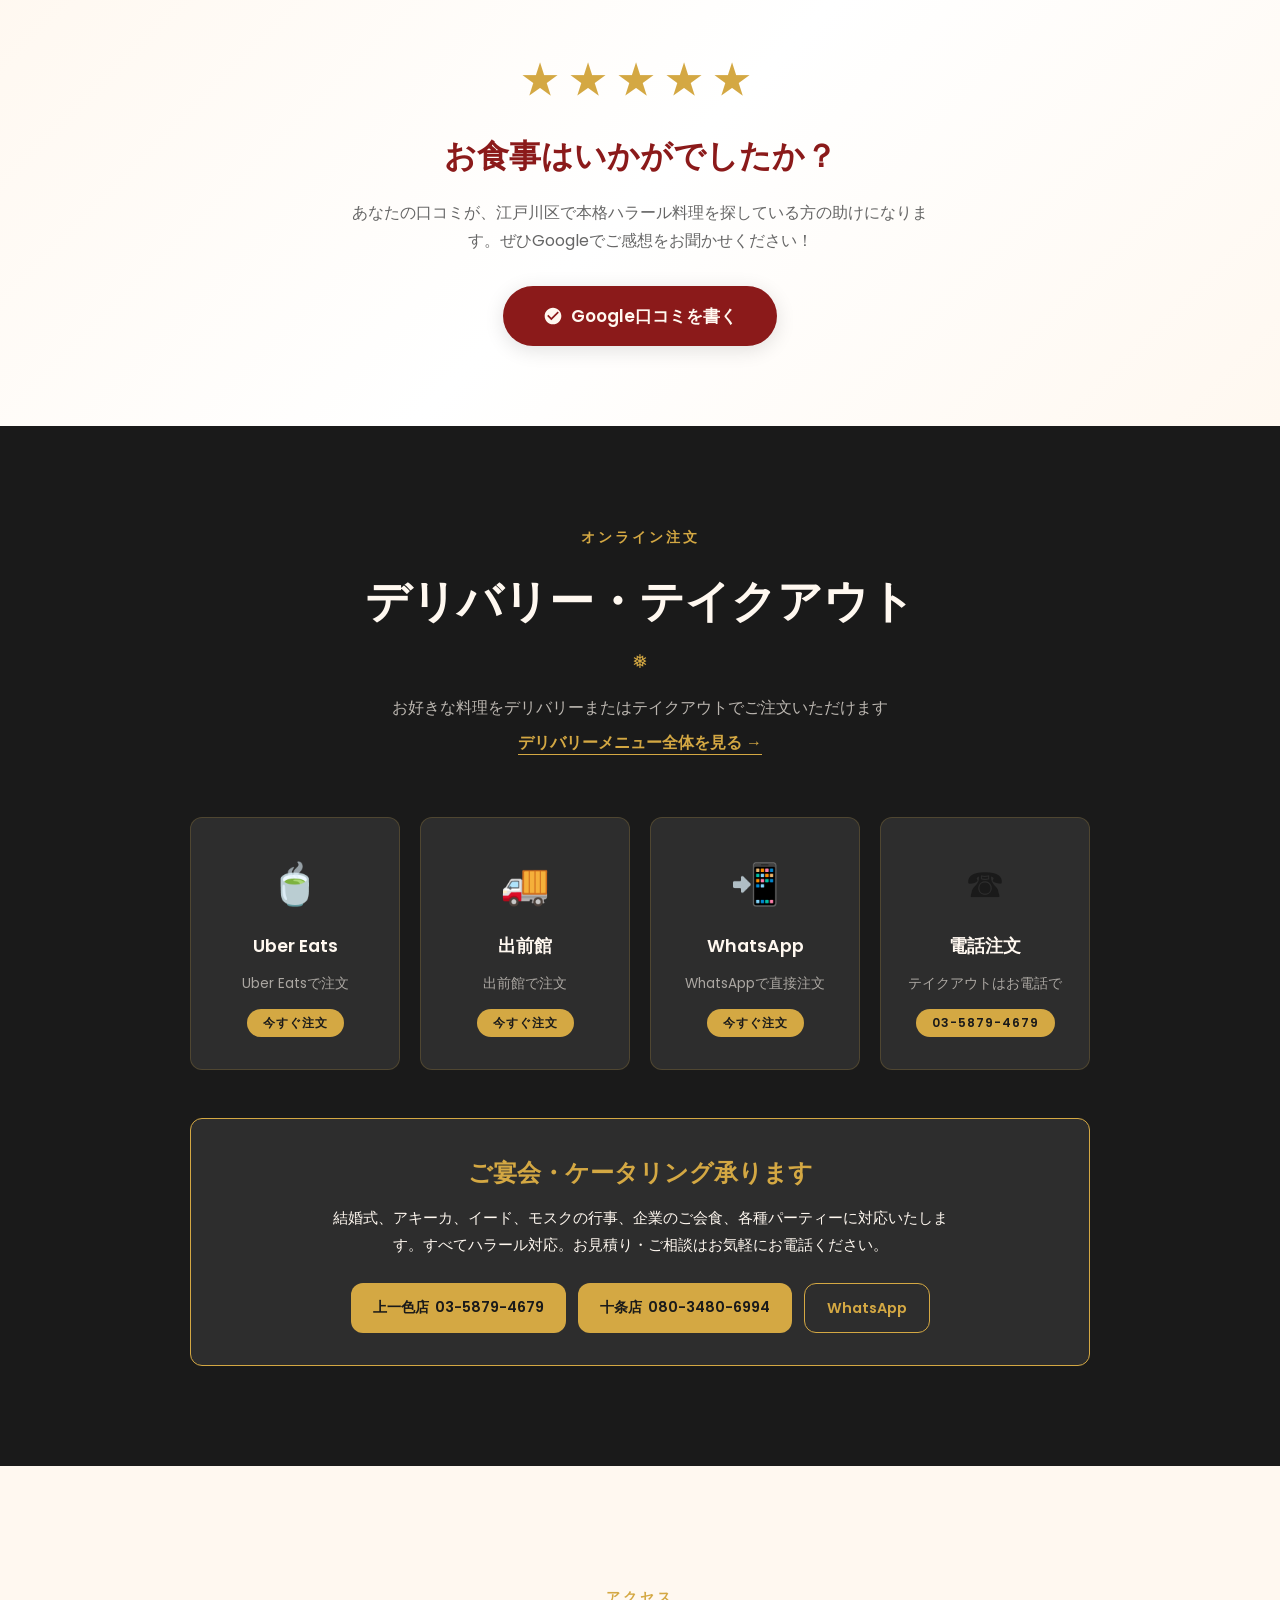
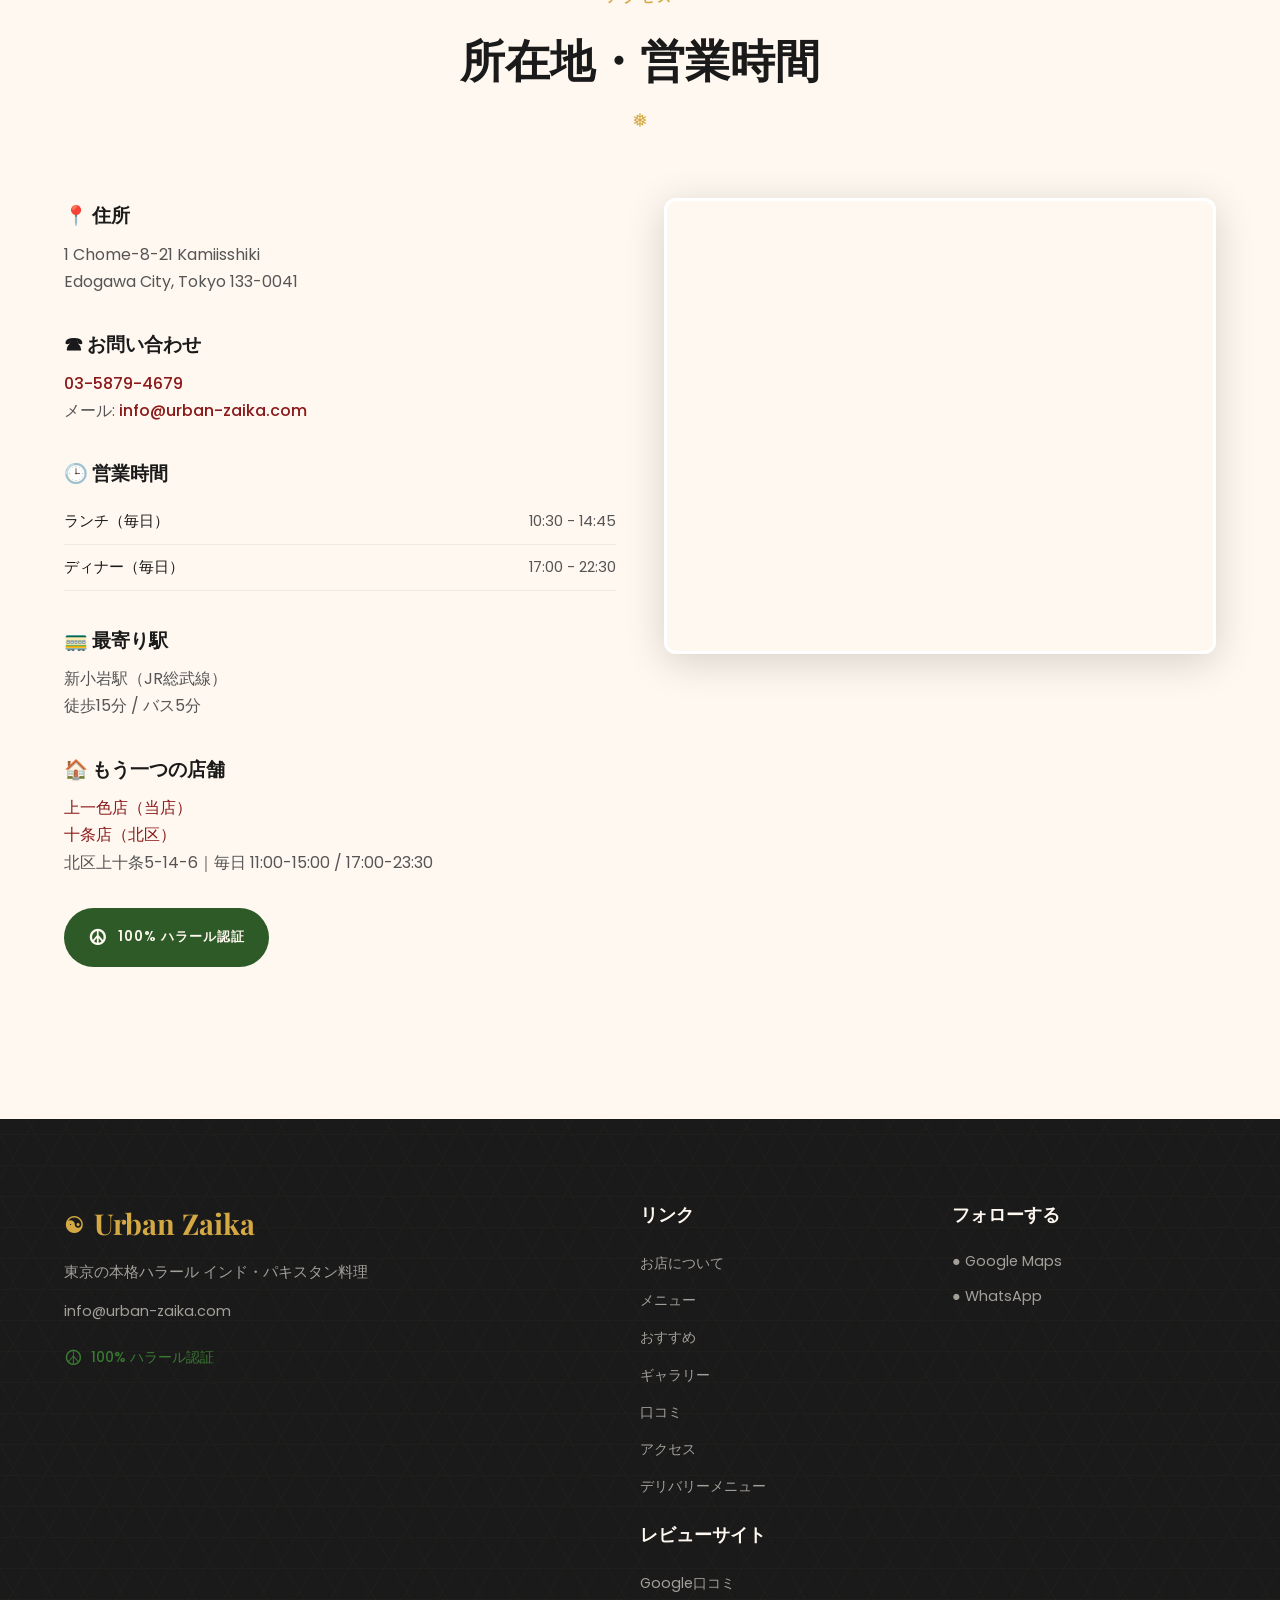
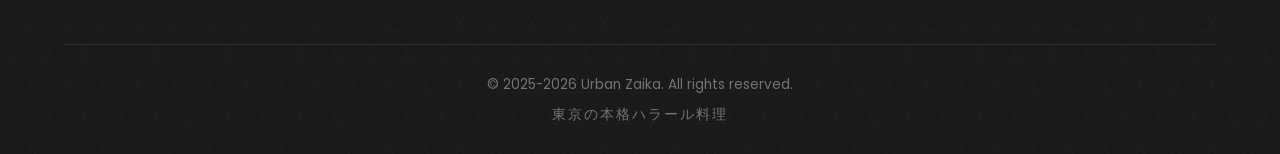
==== commit ffe68eb9: "fix: state the halal certification consistently across both branches The owner confirmed both kitche" ====
--- a/index.html
+++ b/index.html
@@ -30,7 +30,7 @@
 
   <!-- Open Graph -->
   <meta property="og:title" content="Urban Zaika｜ハラルインド・パキスタン料理｜東京都江戸川区">
-  <meta property="og:description" content="東京都江戸川区の本格ハラル認証インド・パキスタン料理レストラン。ビリヤニ、バターチキン、カラヒなど。毎日11時〜22時営業。">
+  <meta property="og:description" content="東京都江戸川区上一色の本格ハラル認証インド・パキスタン料理レストラン。ビリヤニ、バターチキン、カラヒ、焼きたてナン。ランチ10:30〜14:45／ディナー17:00〜22:30、毎日営業。">
   <meta property="og:type" content="restaurant">
   <meta property="og:url" content="https://urban-zaika.com/">
   <meta property="og:image" content="https://urban-zaika.com/images/butter-chicken.webp">
@@ -189,7 +189,7 @@
         <div class="feature-card fade-in">
           <div class="feature-icon">&#9770;</div>
           <h3 class="feature-title"><span data-en="100% Halal" data-ja="100% ハラール" data-ur="100% حلال">100% ハラール</span></h3>
-          <p class="feature-desc"><span data-en="All ingredients are halal certified, prepared according to Islamic dietary guidelines." data-ja="すべての食材はハラール認証済み。イスラムの食事規定に従って調理しています。" data-ur="تمام اجزاء حلال تصدیق شدہ ہیں، اسلامی غذائی ہدایات کے مطابق تیار کیے جاتے ہیں۔">すべての食材はハラール認証済み。イスラムの食事規定に従って調理しています。</span></p>
+          <p class="feature-desc"><span data-en="A certified halal kitchen at both branches, cooking to Islamic dietary guidelines." data-ja="両店舗ともハラール認証を取得したキッチンです。イスラムの食事規定に従って調理しています。" data-ur="دونوں برانچوں میں حلال تصدیق شدہ کچن ہیں، اسلامی غذائی ہدایات کے مطابق تیار کیے جاتے ہیں۔">両店舗ともハラール認証を取得したキッチンです。イスラムの食事規定に従って調理しています。</span></p>
         </div>
         <div class="feature-card fade-in">
           <div class="feature-icon">&#9733;</div>
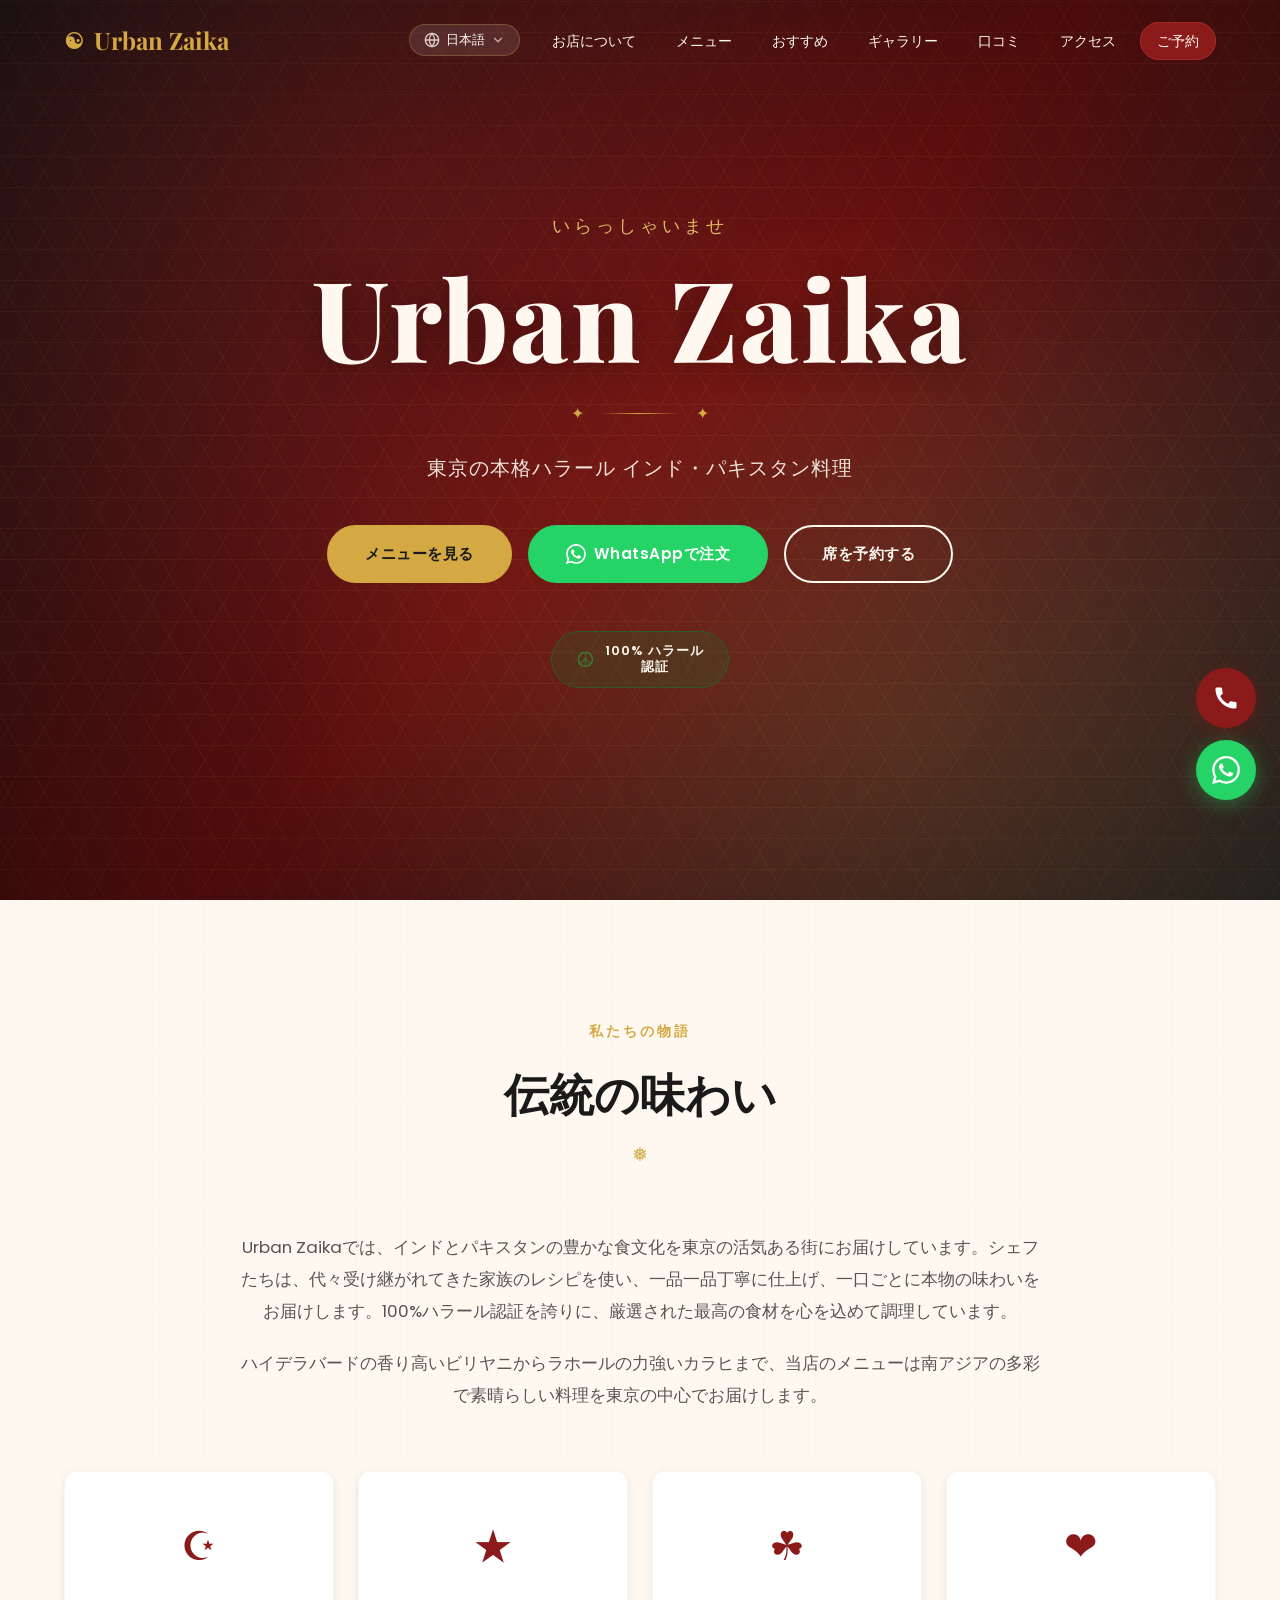
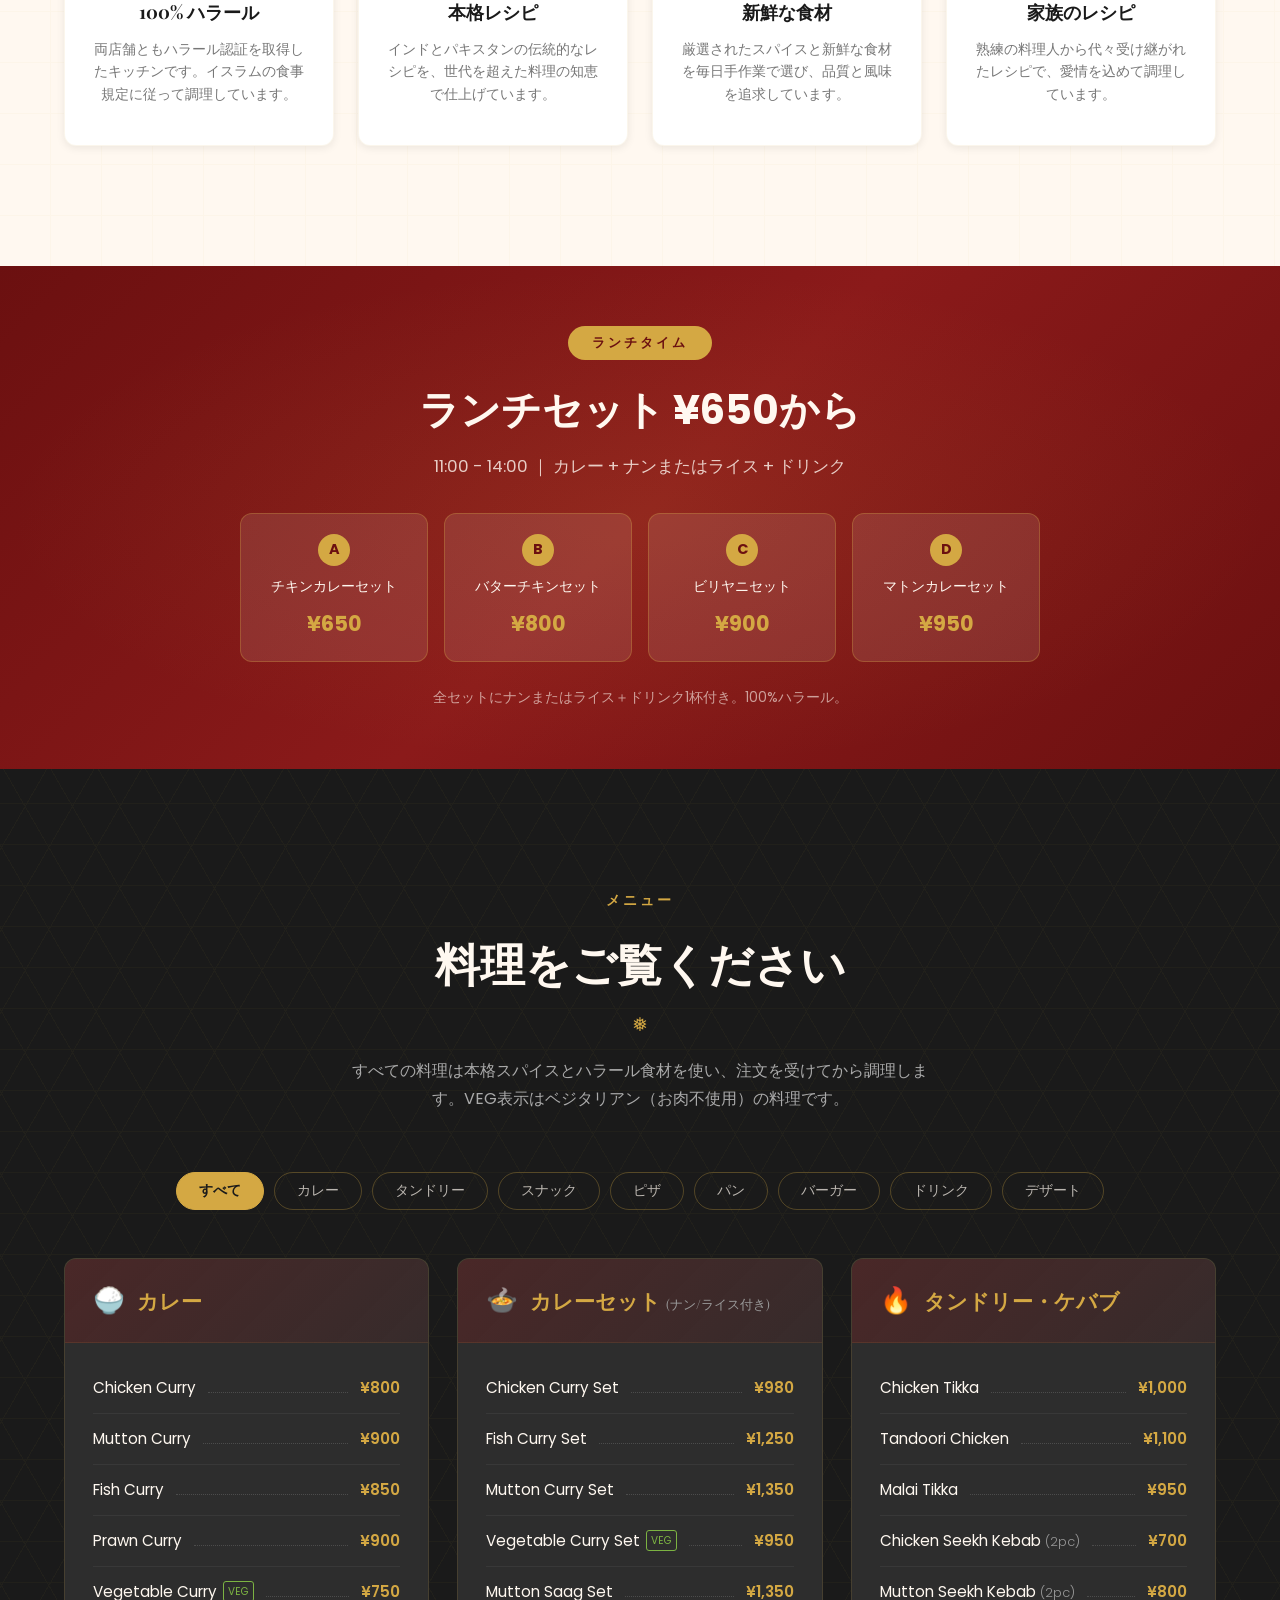
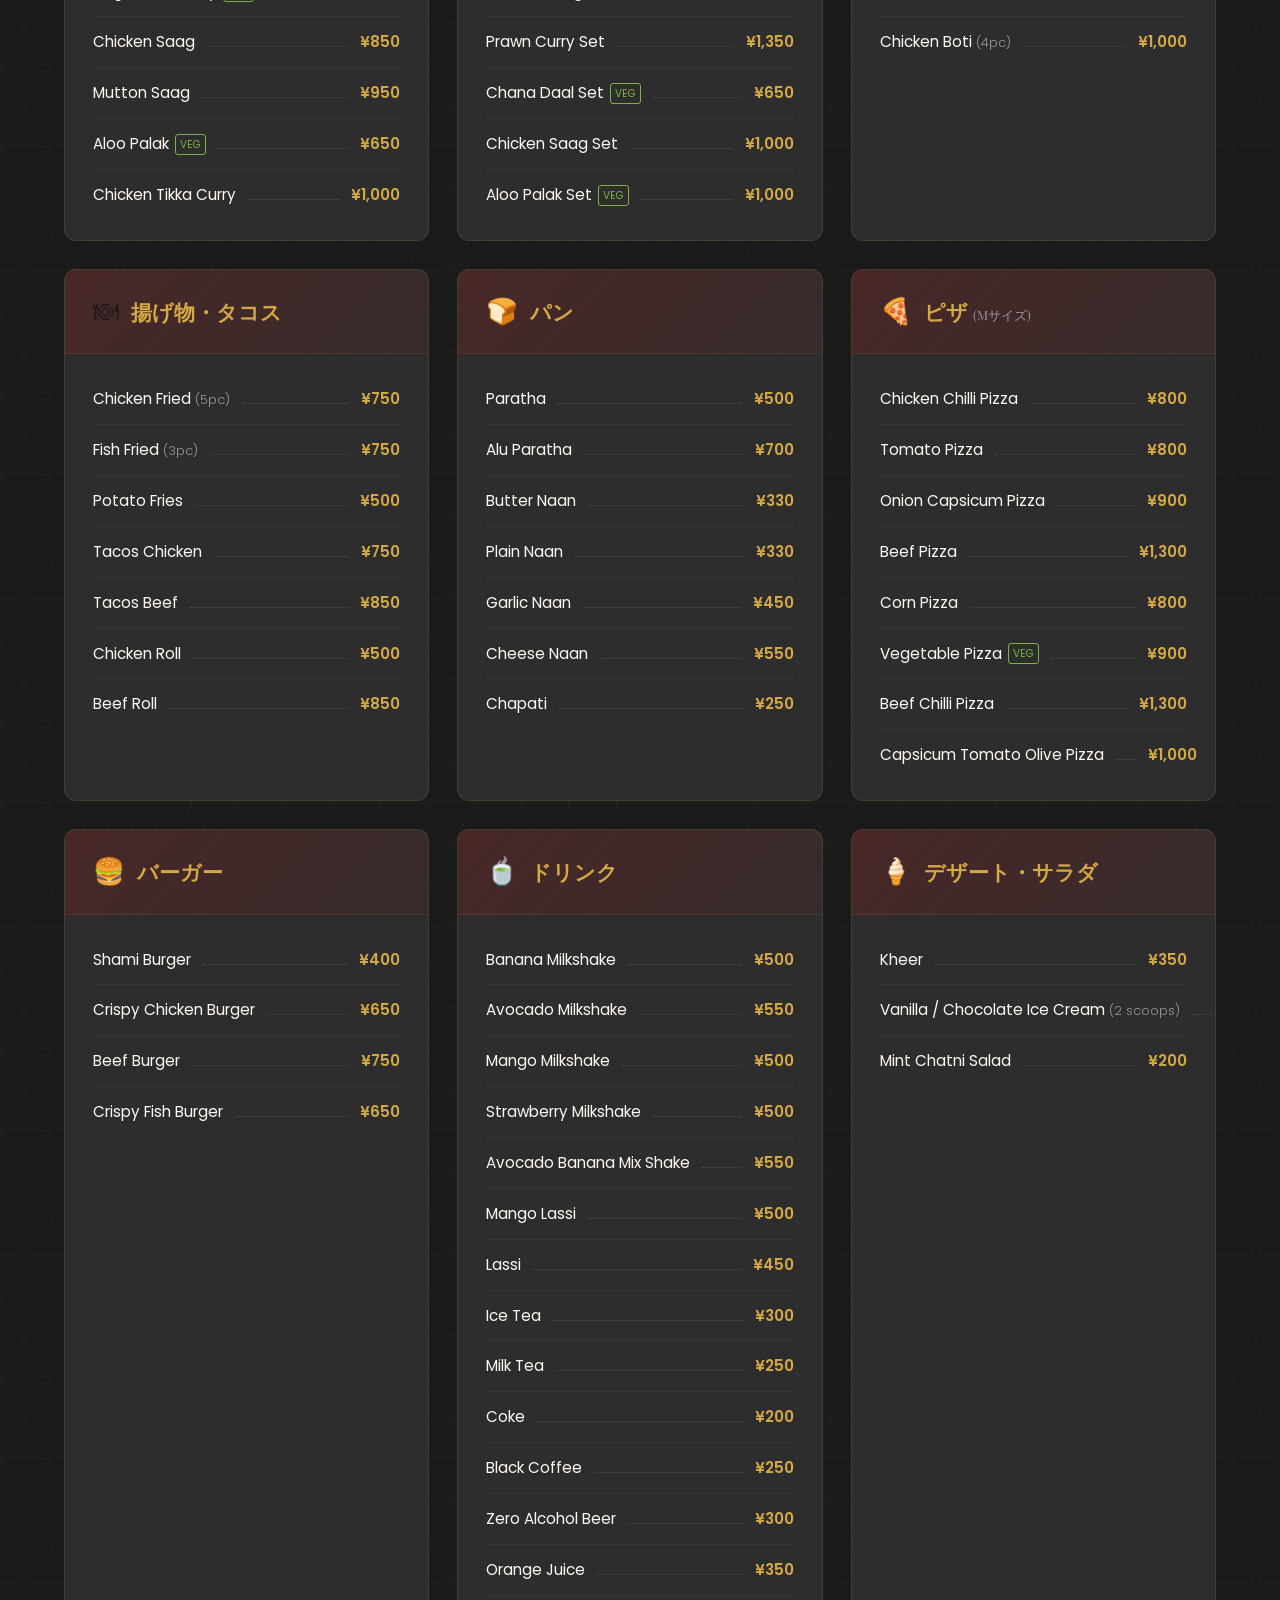
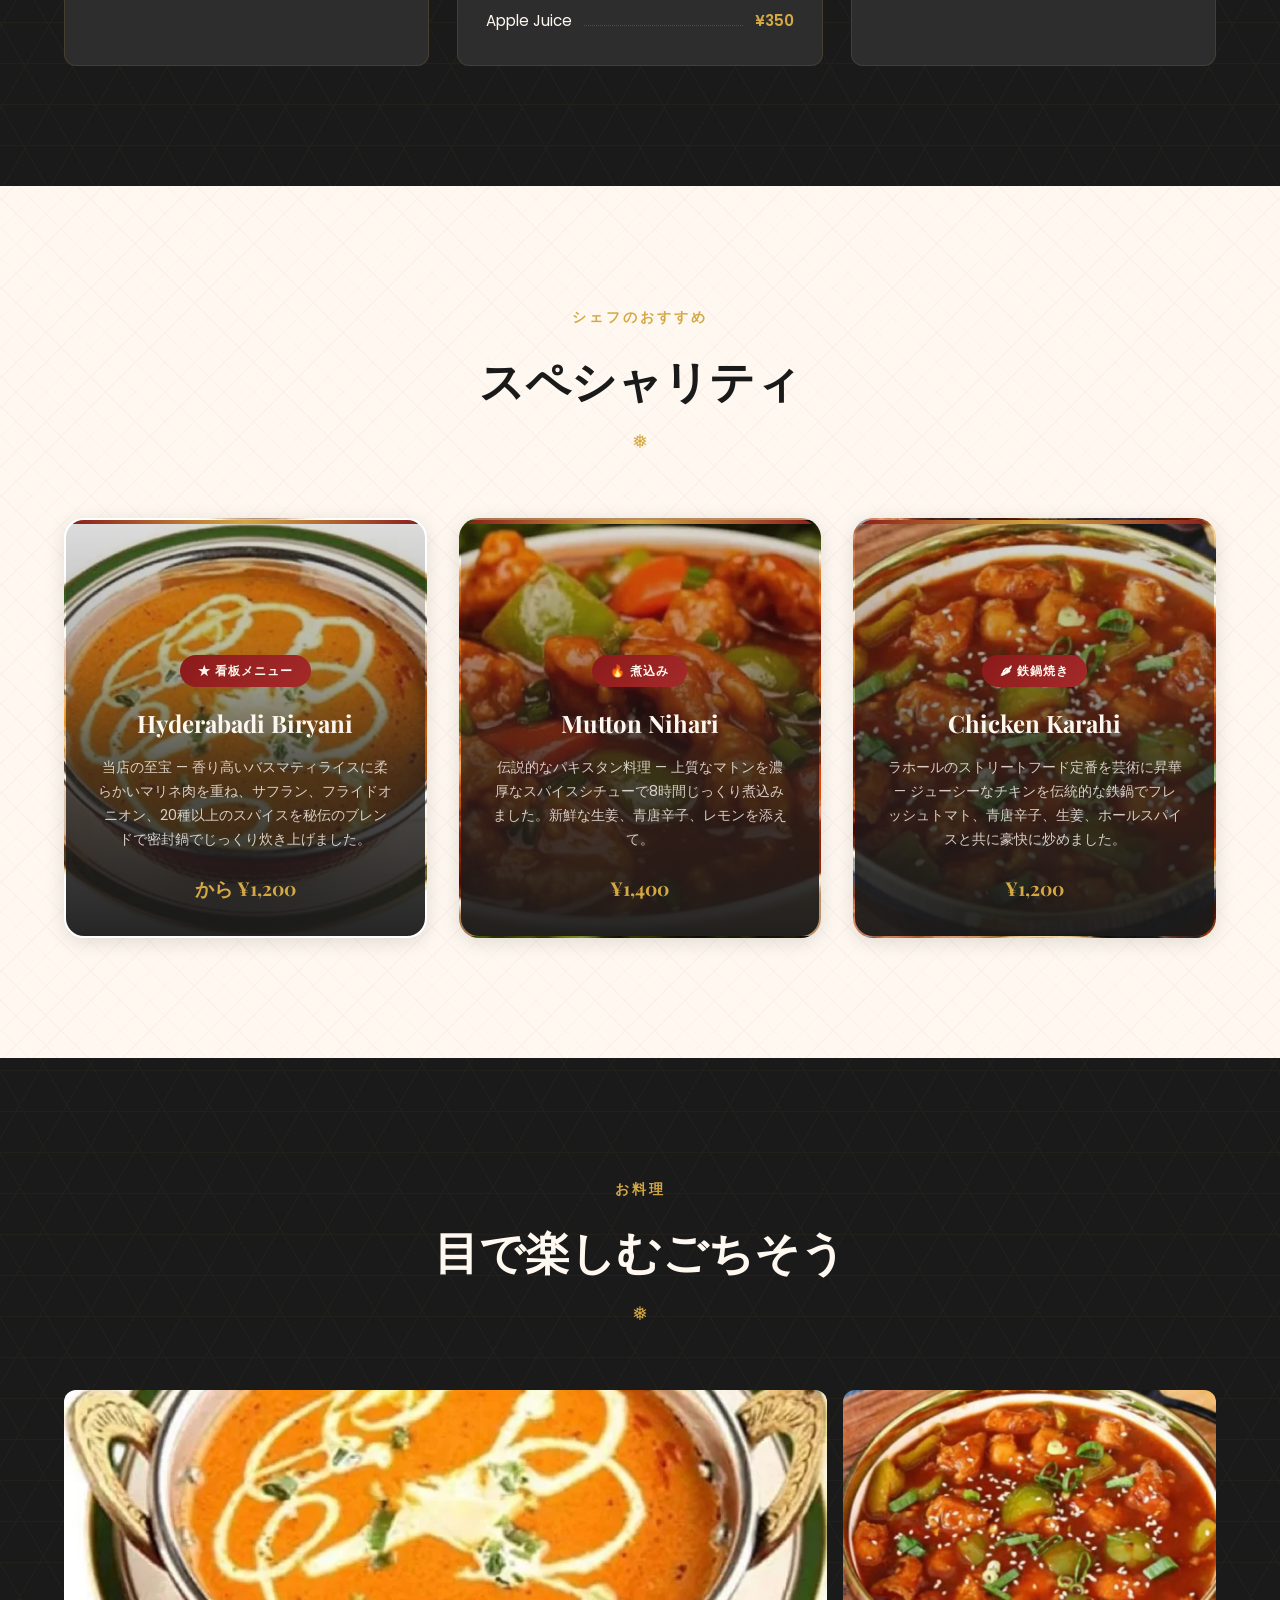
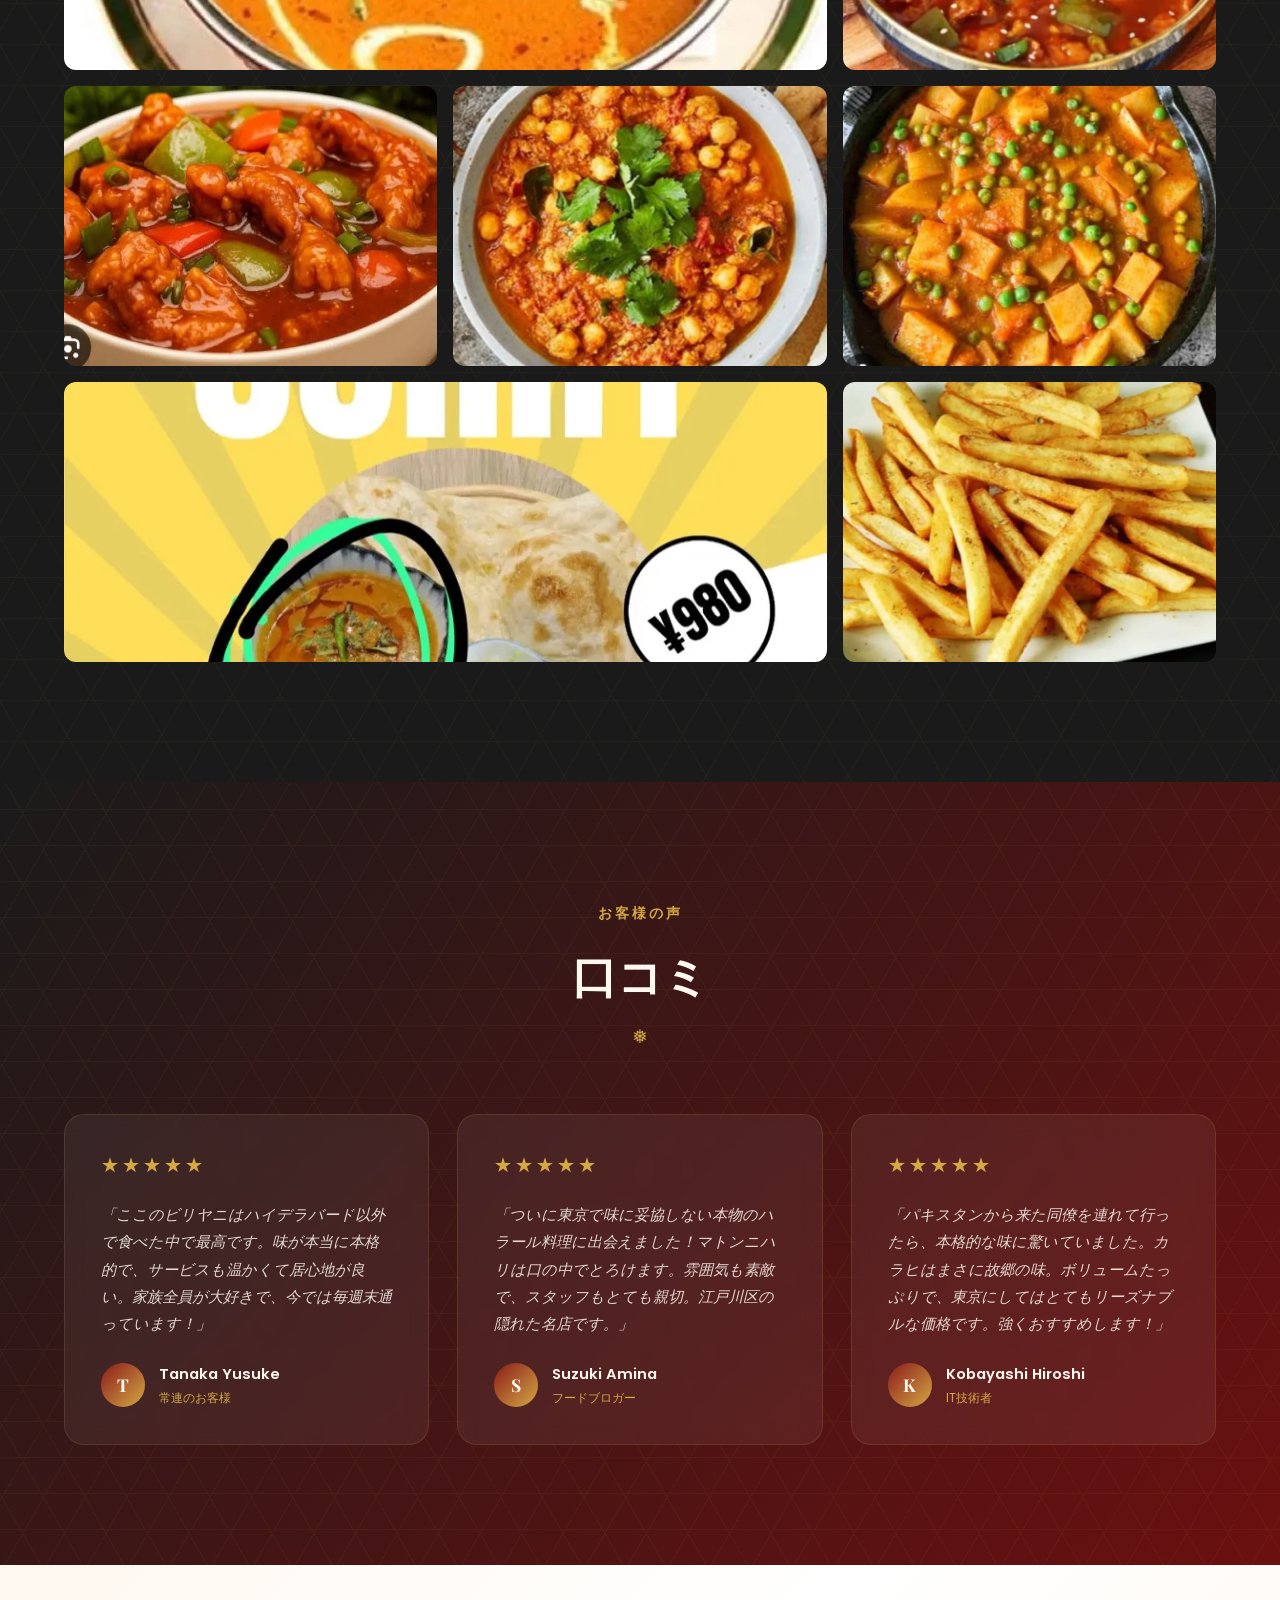
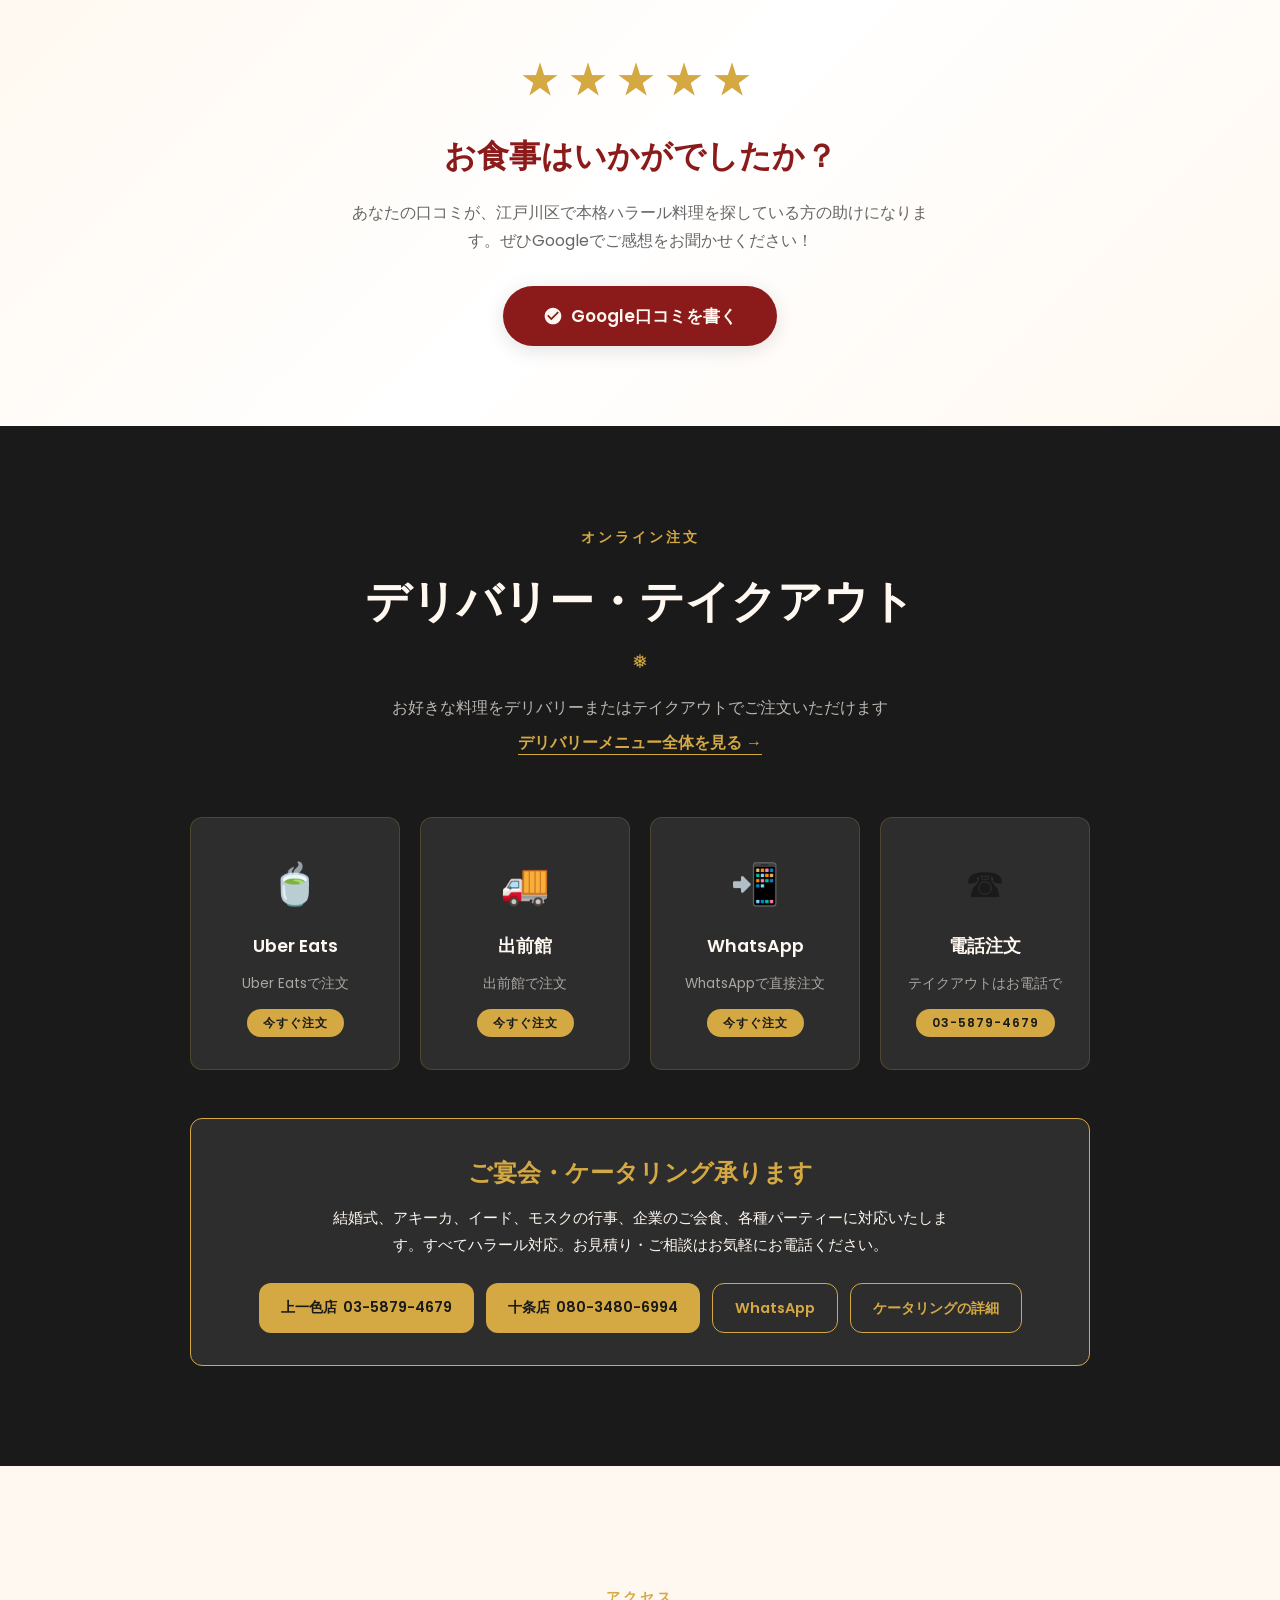
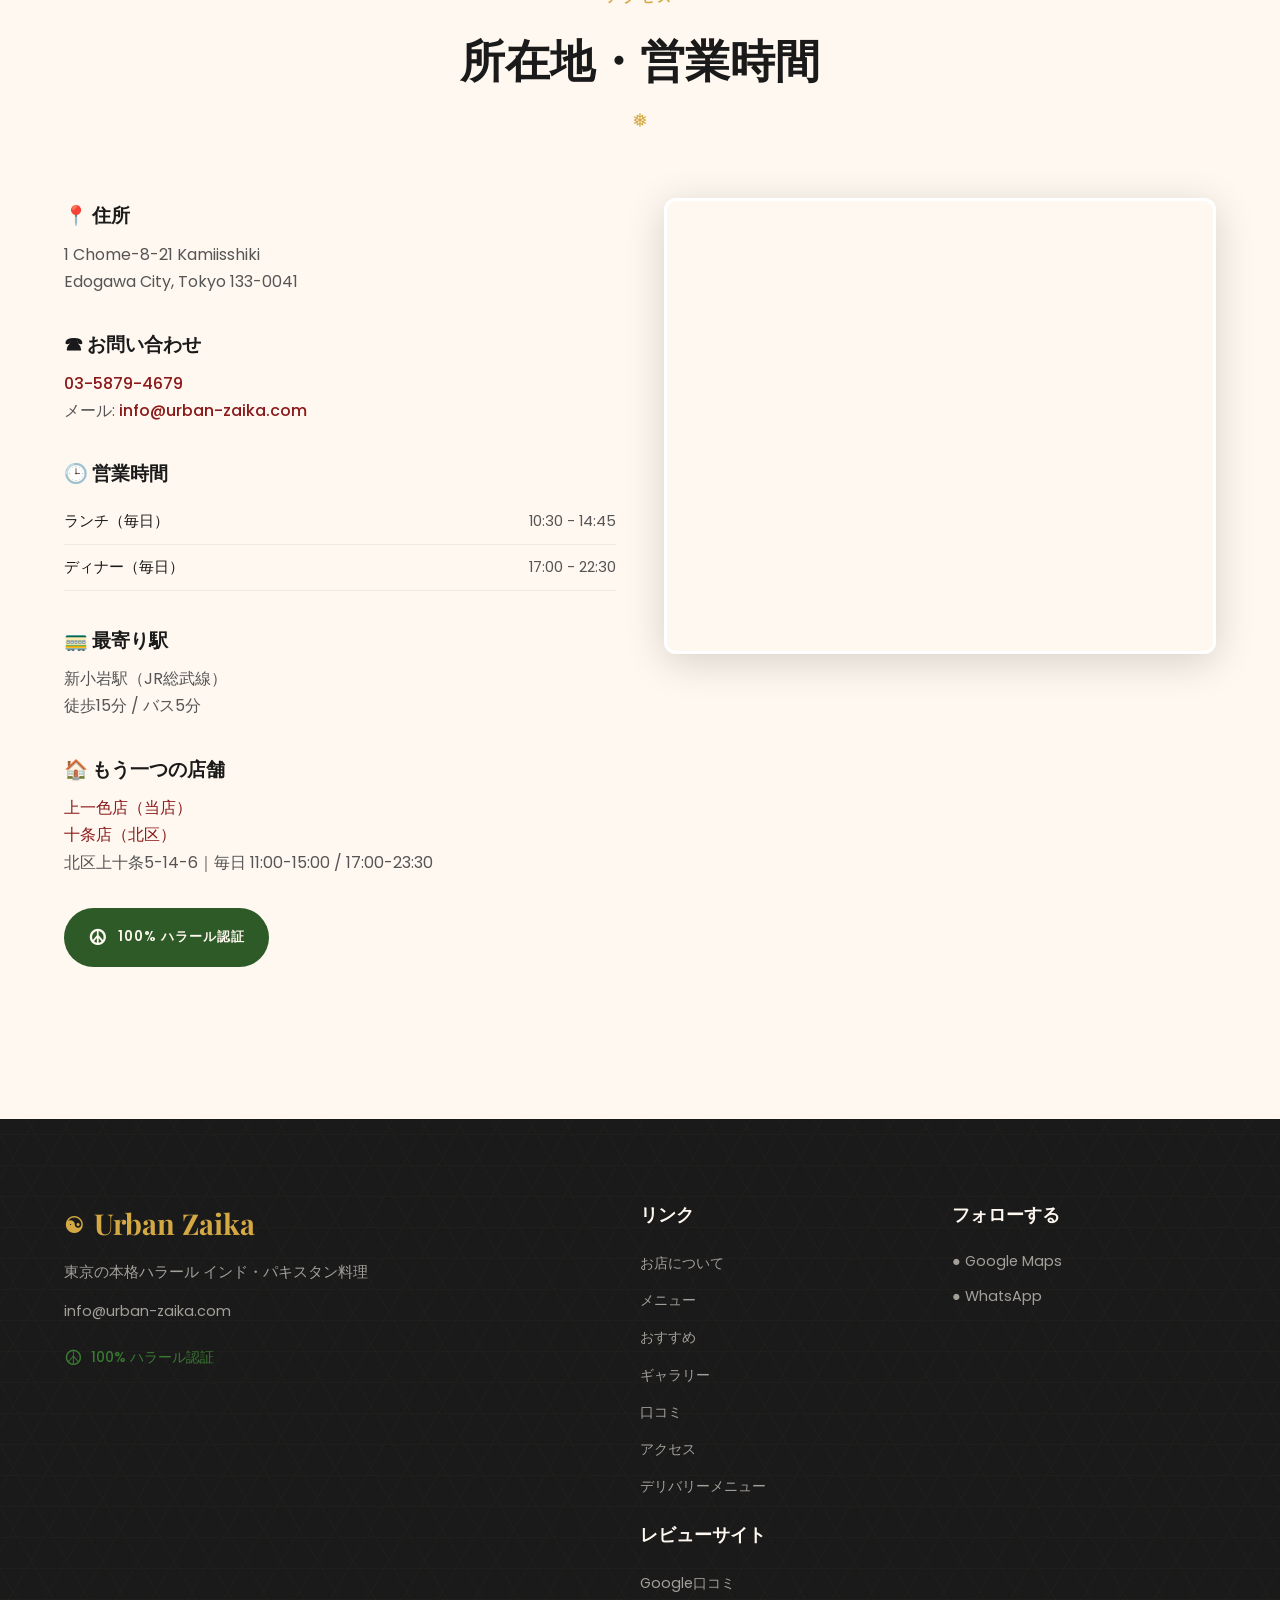
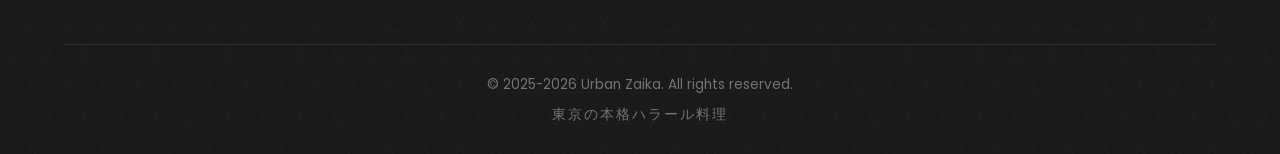
==== commit 1ba637d5: "feat: add a catering page for community and company events Catering needs no new licence - a 飲食店営業許可" ====
--- a/index.html
+++ b/index.html
@@ -941,6 +941,7 @@
             <span data-en="Jujo" data-ja="十条店" data-ur="جوجو">十条店</span> &nbsp;080-3480-6994
           </a>
           <a href="https://wa.me/819066582838?text=%E3%82%B1%E3%83%BC%E3%82%BF%E3%83%AA%E3%83%B3%E3%82%B0%E3%81%AE%E3%81%94%E7%9B%B8%E8%AB%87" class="catering-btn catering-btn-alt" target="_blank" rel="noopener" onclick="gtag('event','click_catering',{branch:'whatsapp'})">WhatsApp</a>
+          <a href="/catering/" class="catering-btn catering-btn-alt" onclick="gtag('event','click_catering',{branch:'page'})"><span data-en="See catering details" data-ja="ケータリングの詳細" data-ur="کیٹرنگ کی تفصیل">ケータリングの詳細</span></a>
         </div>
       </div>
     </div>
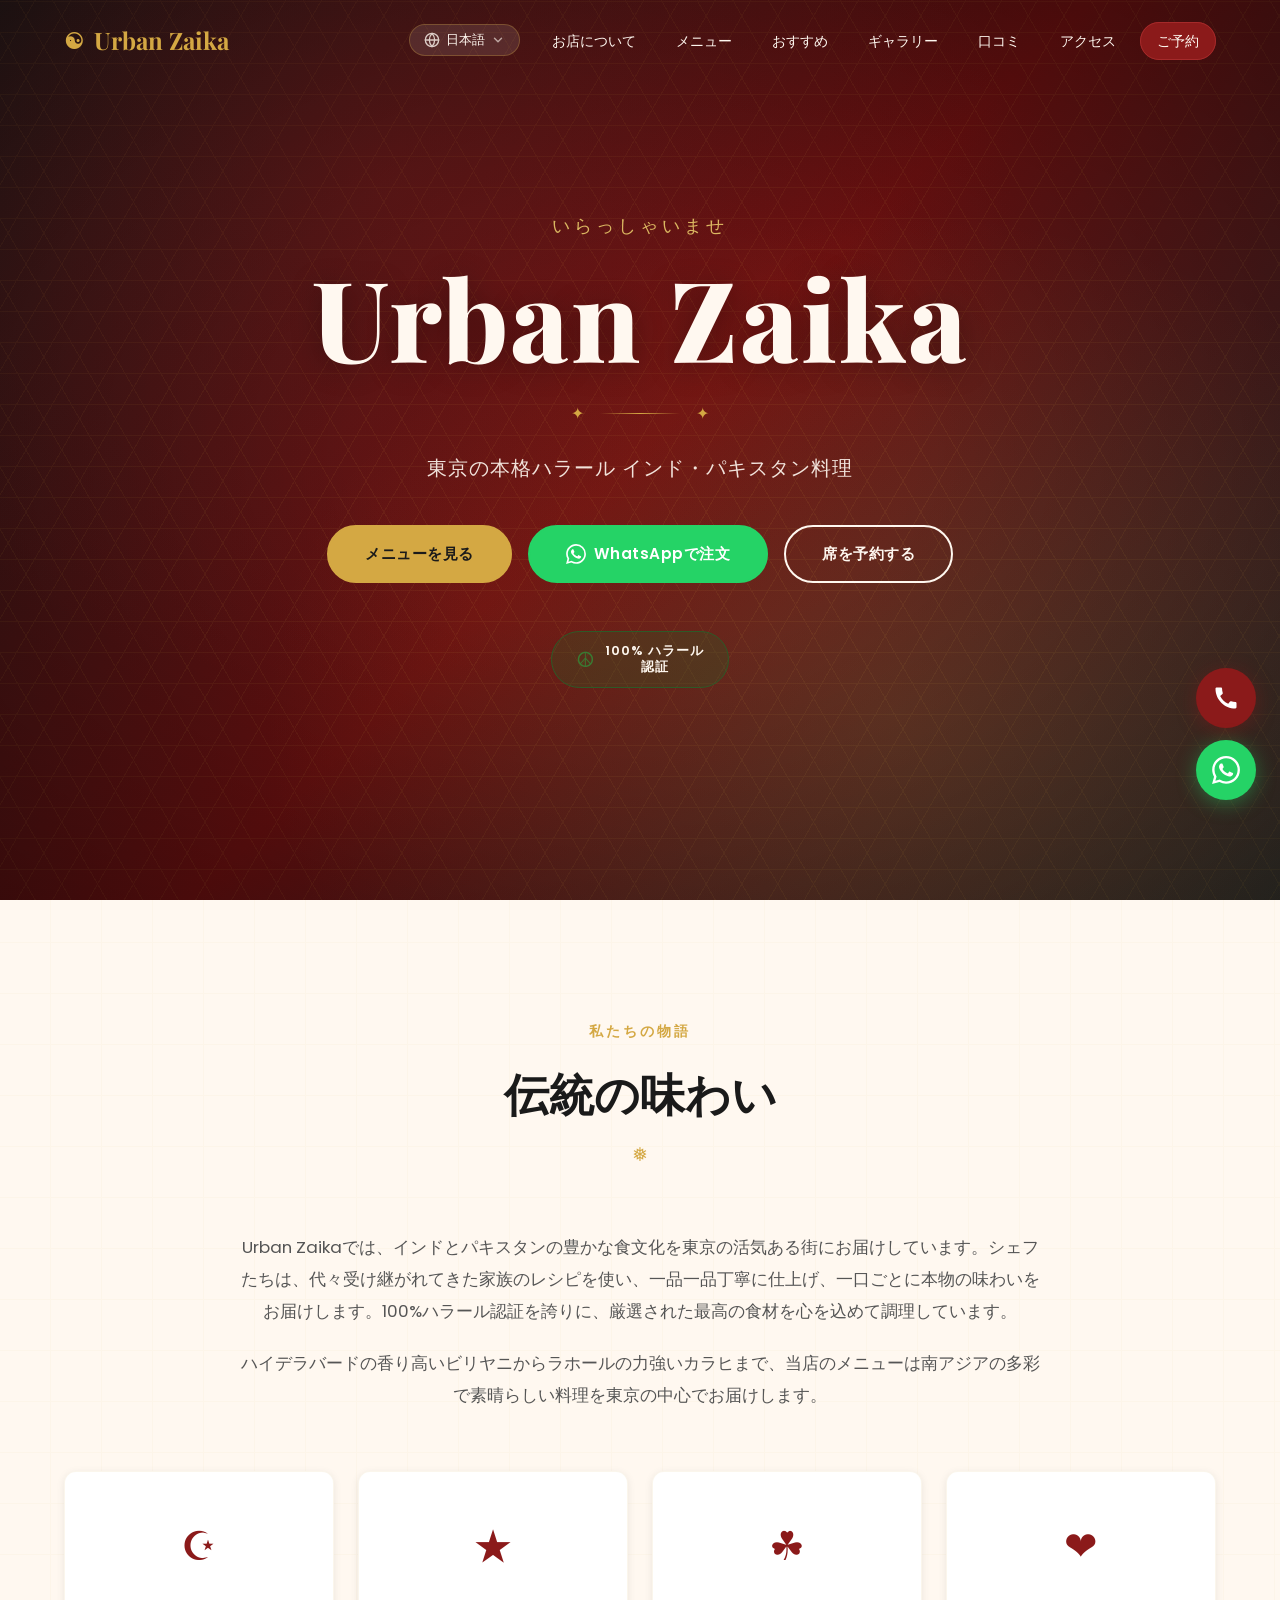
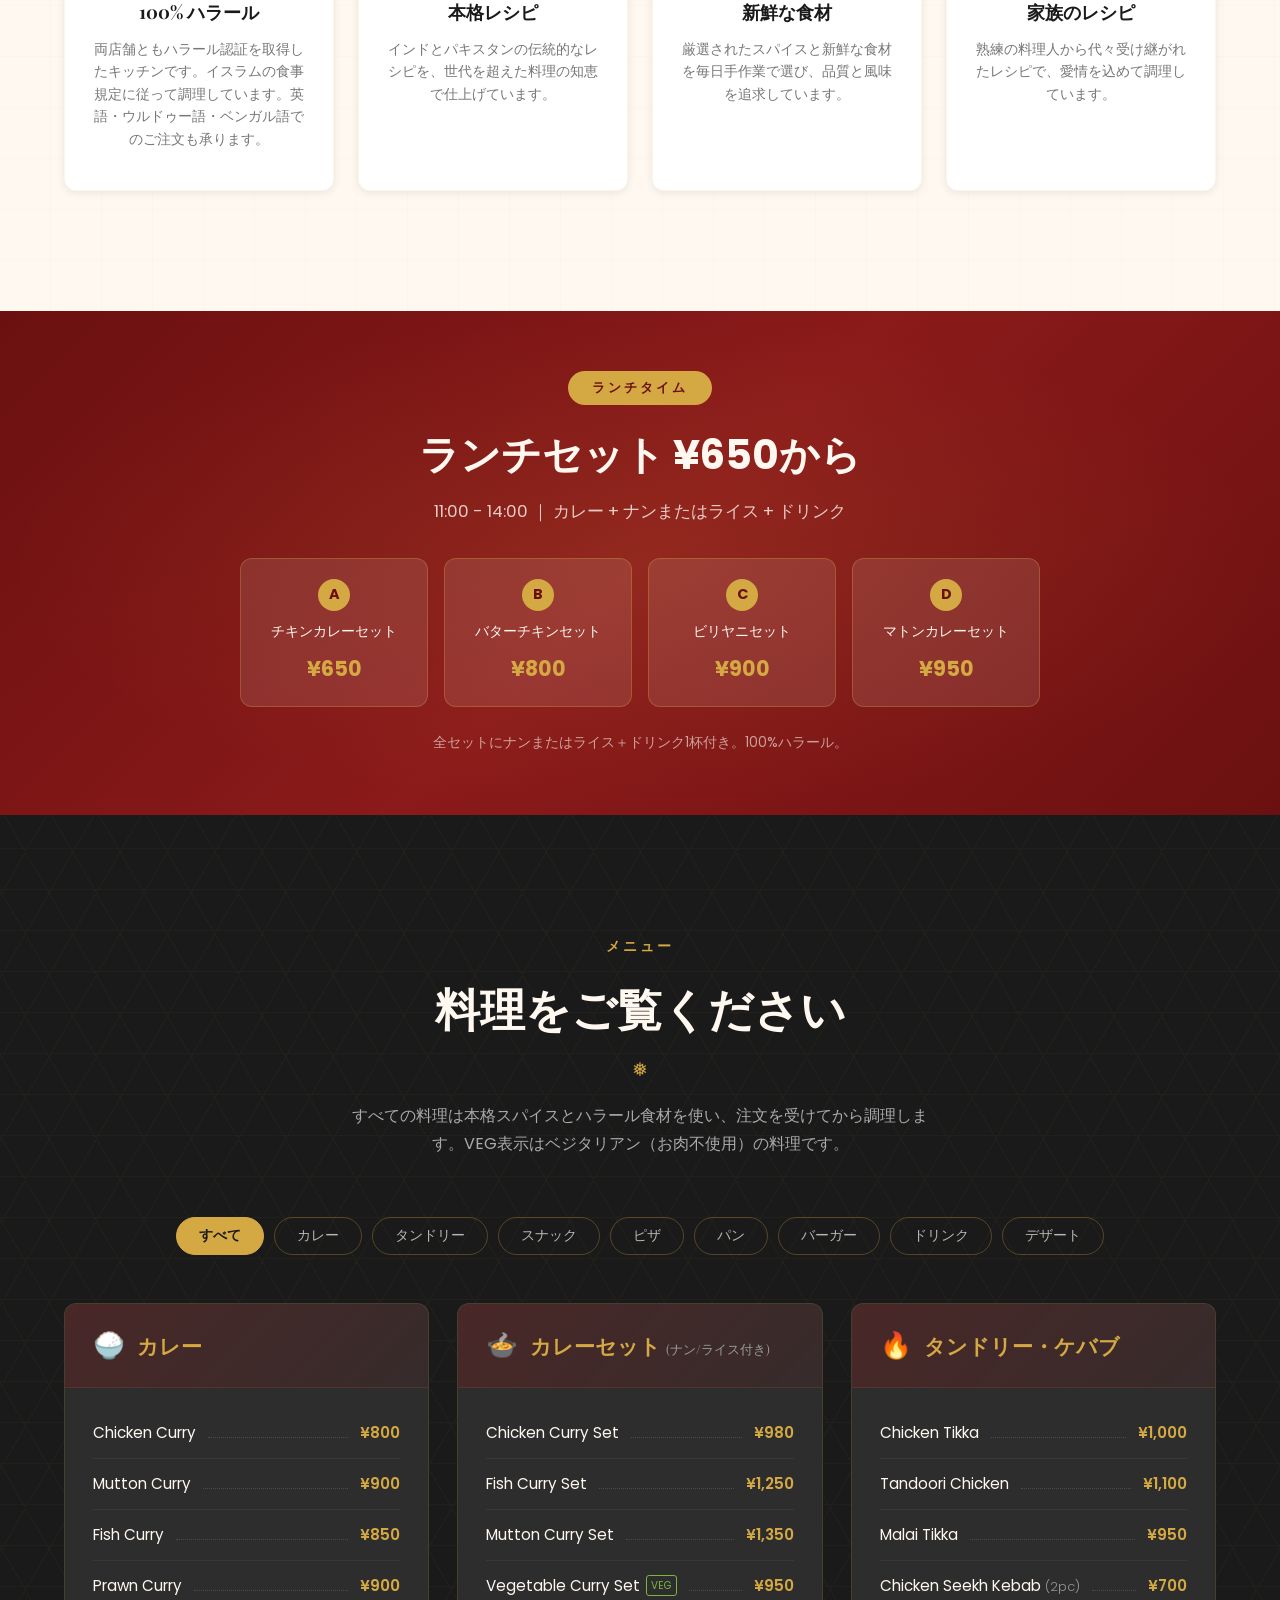
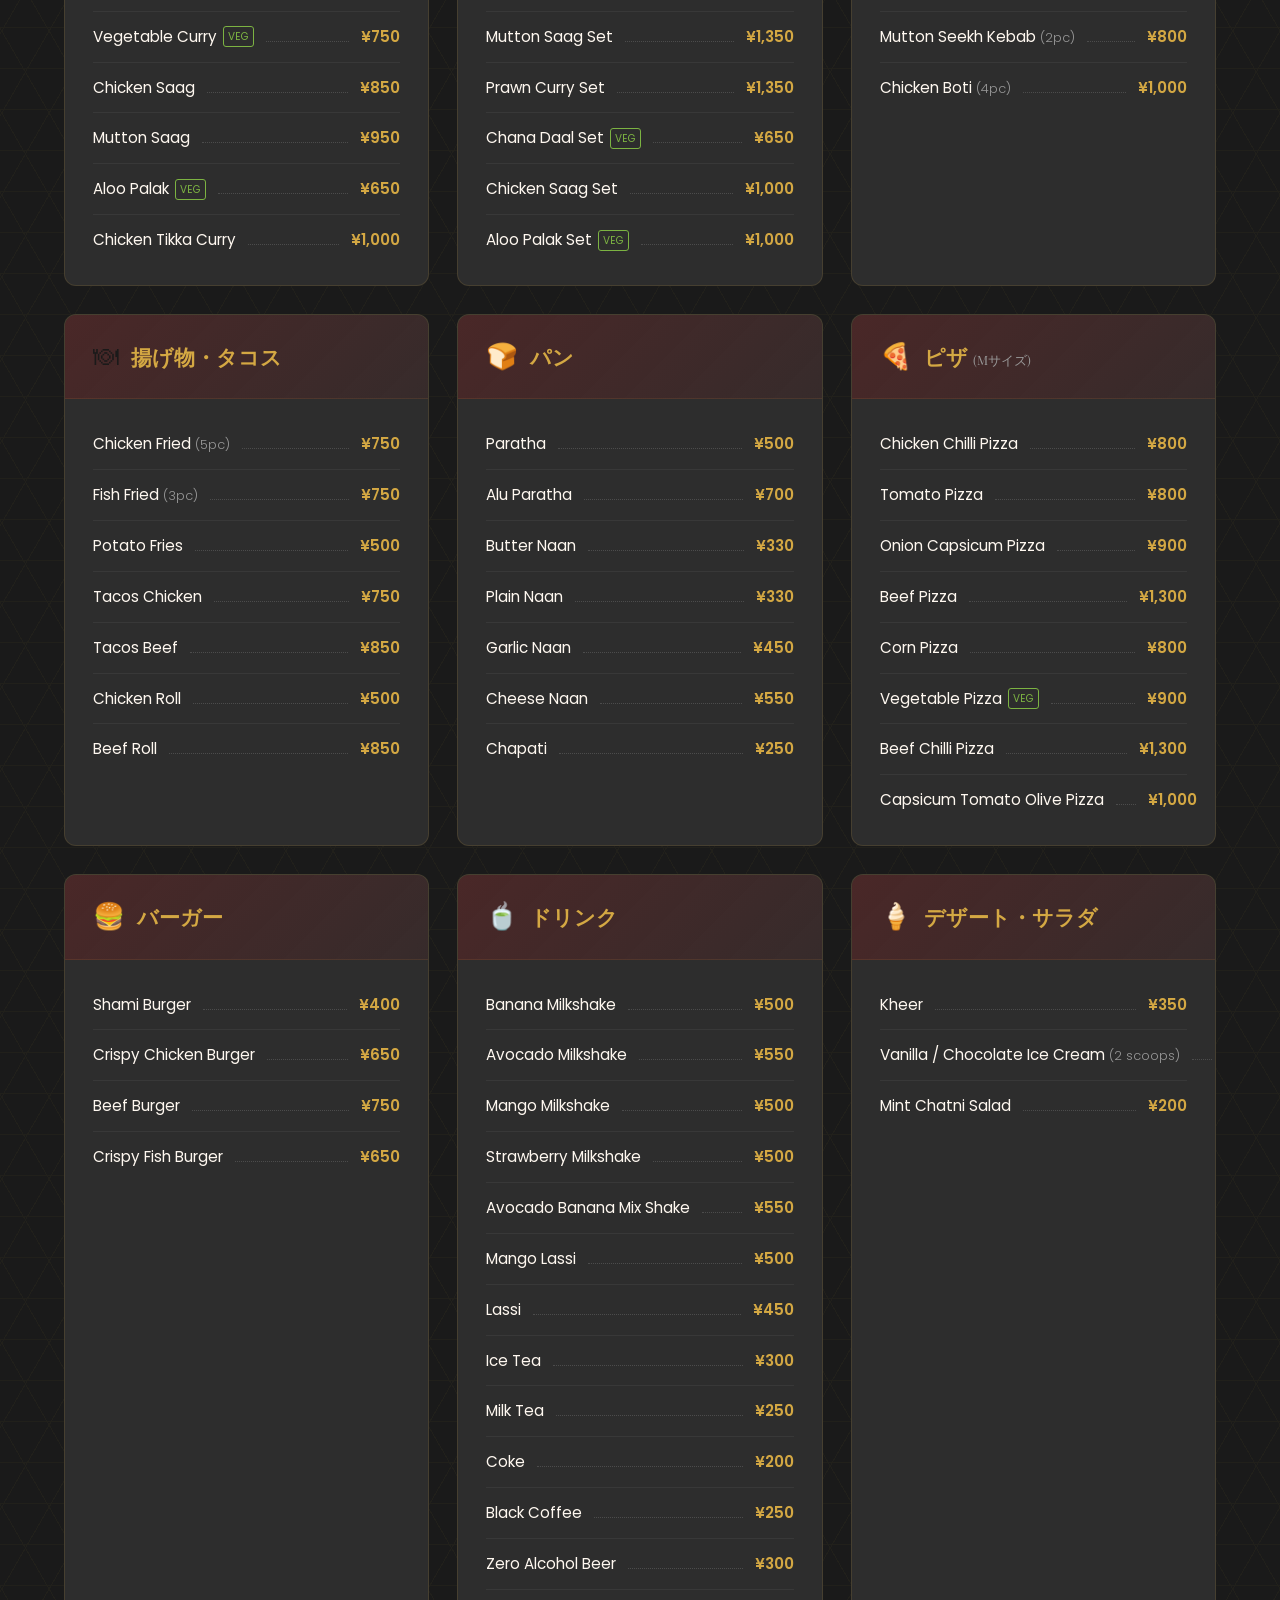
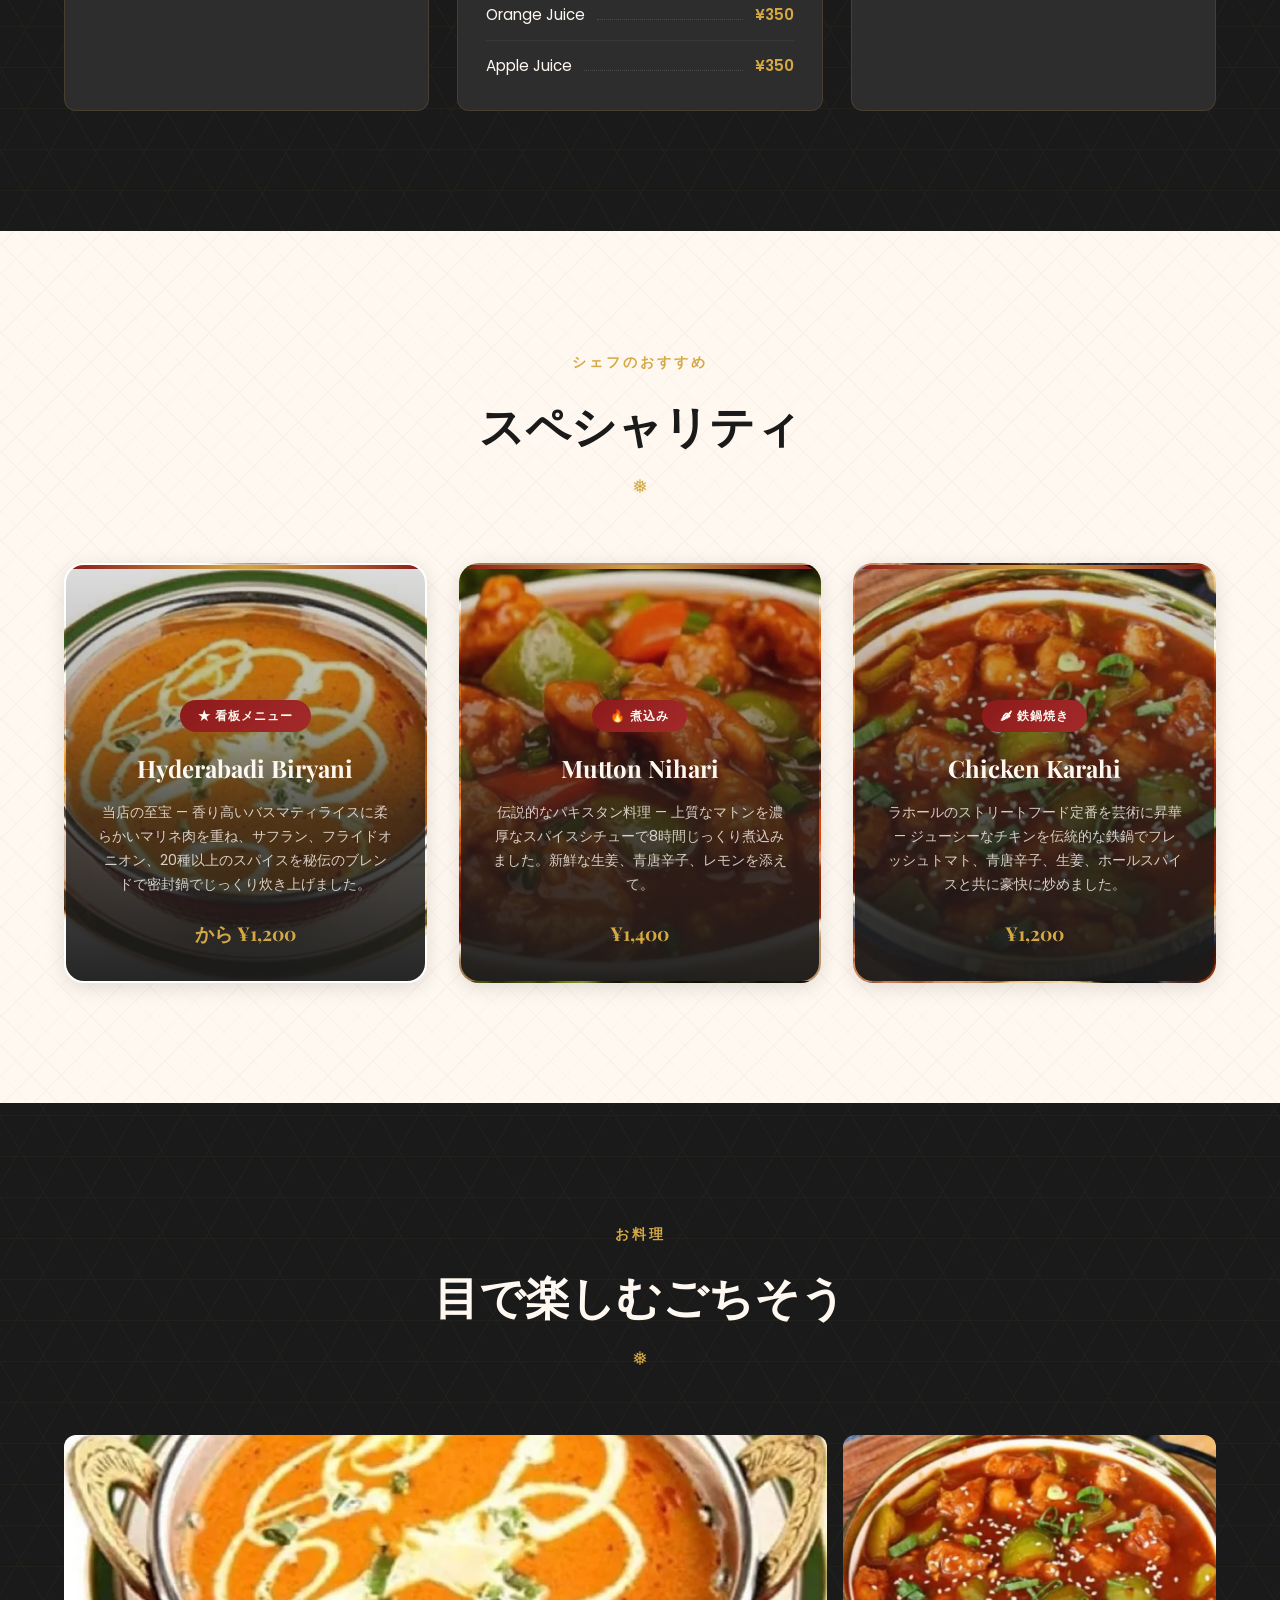
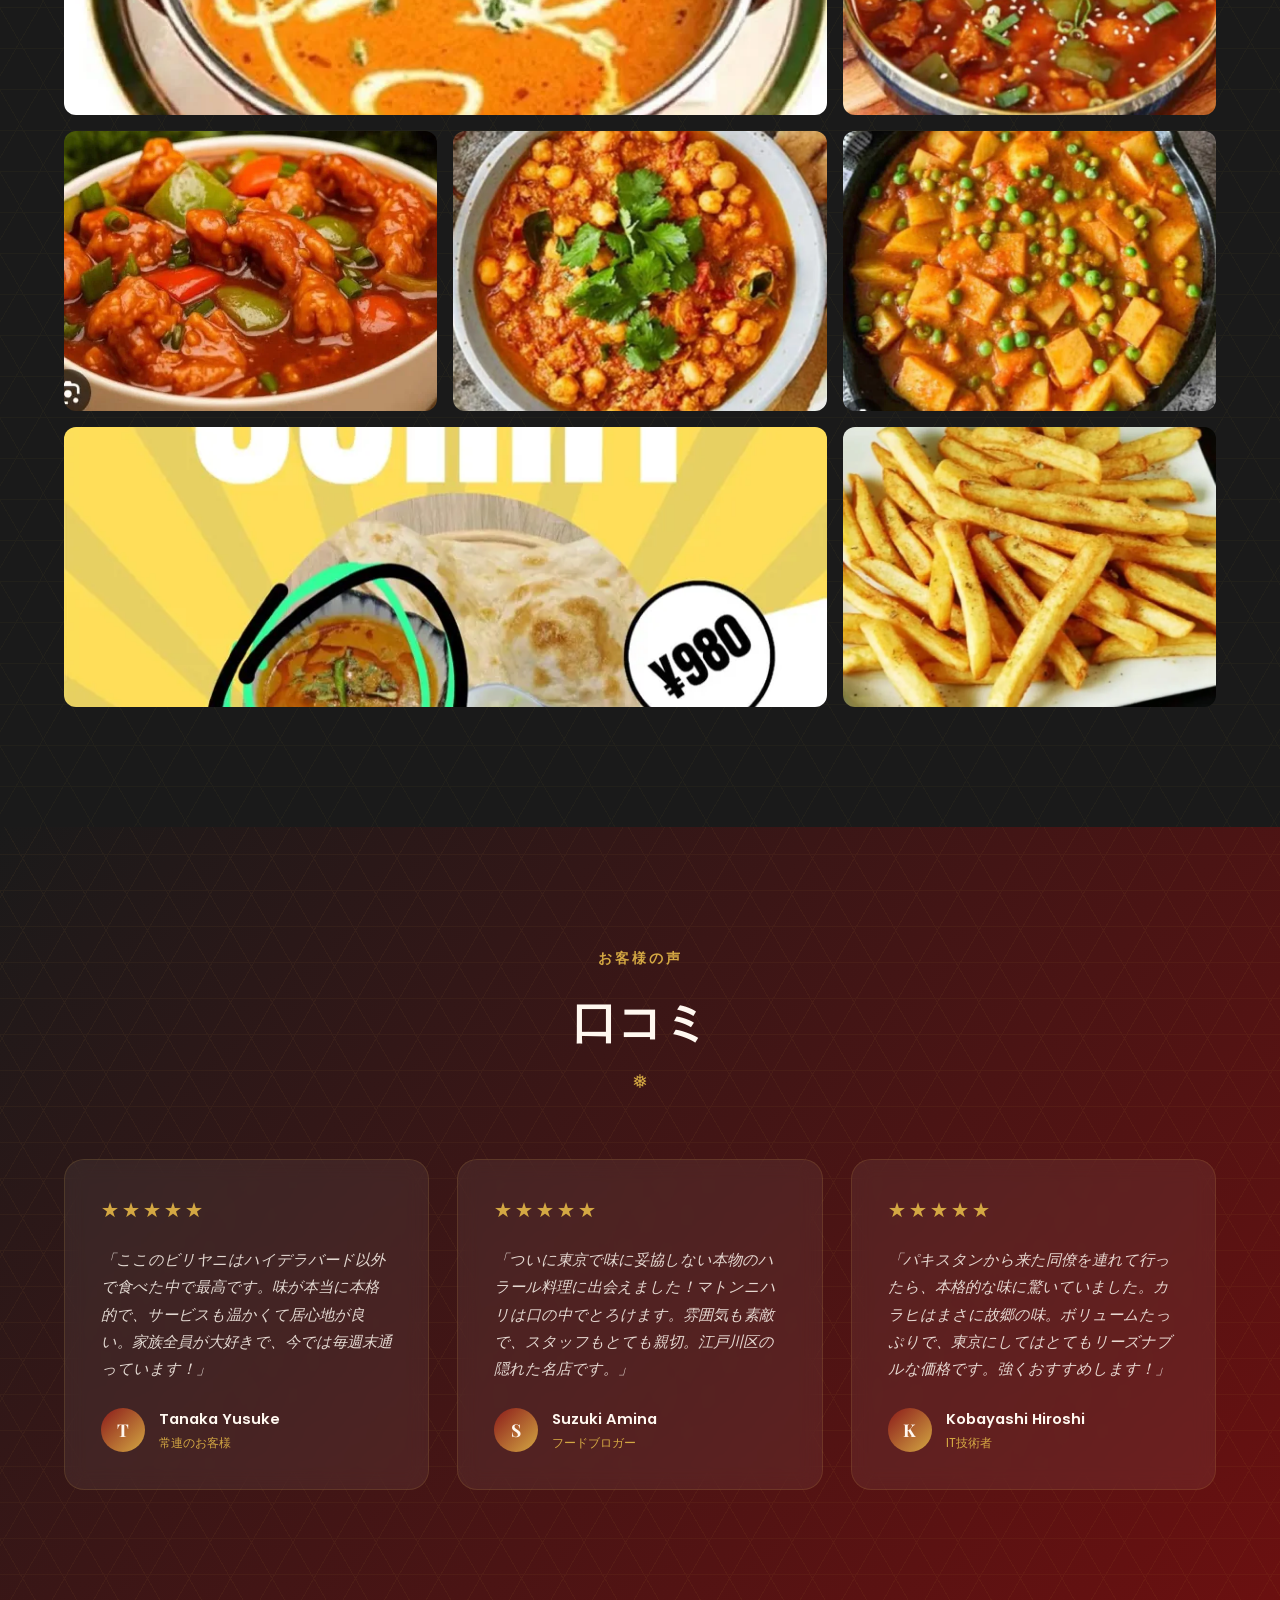
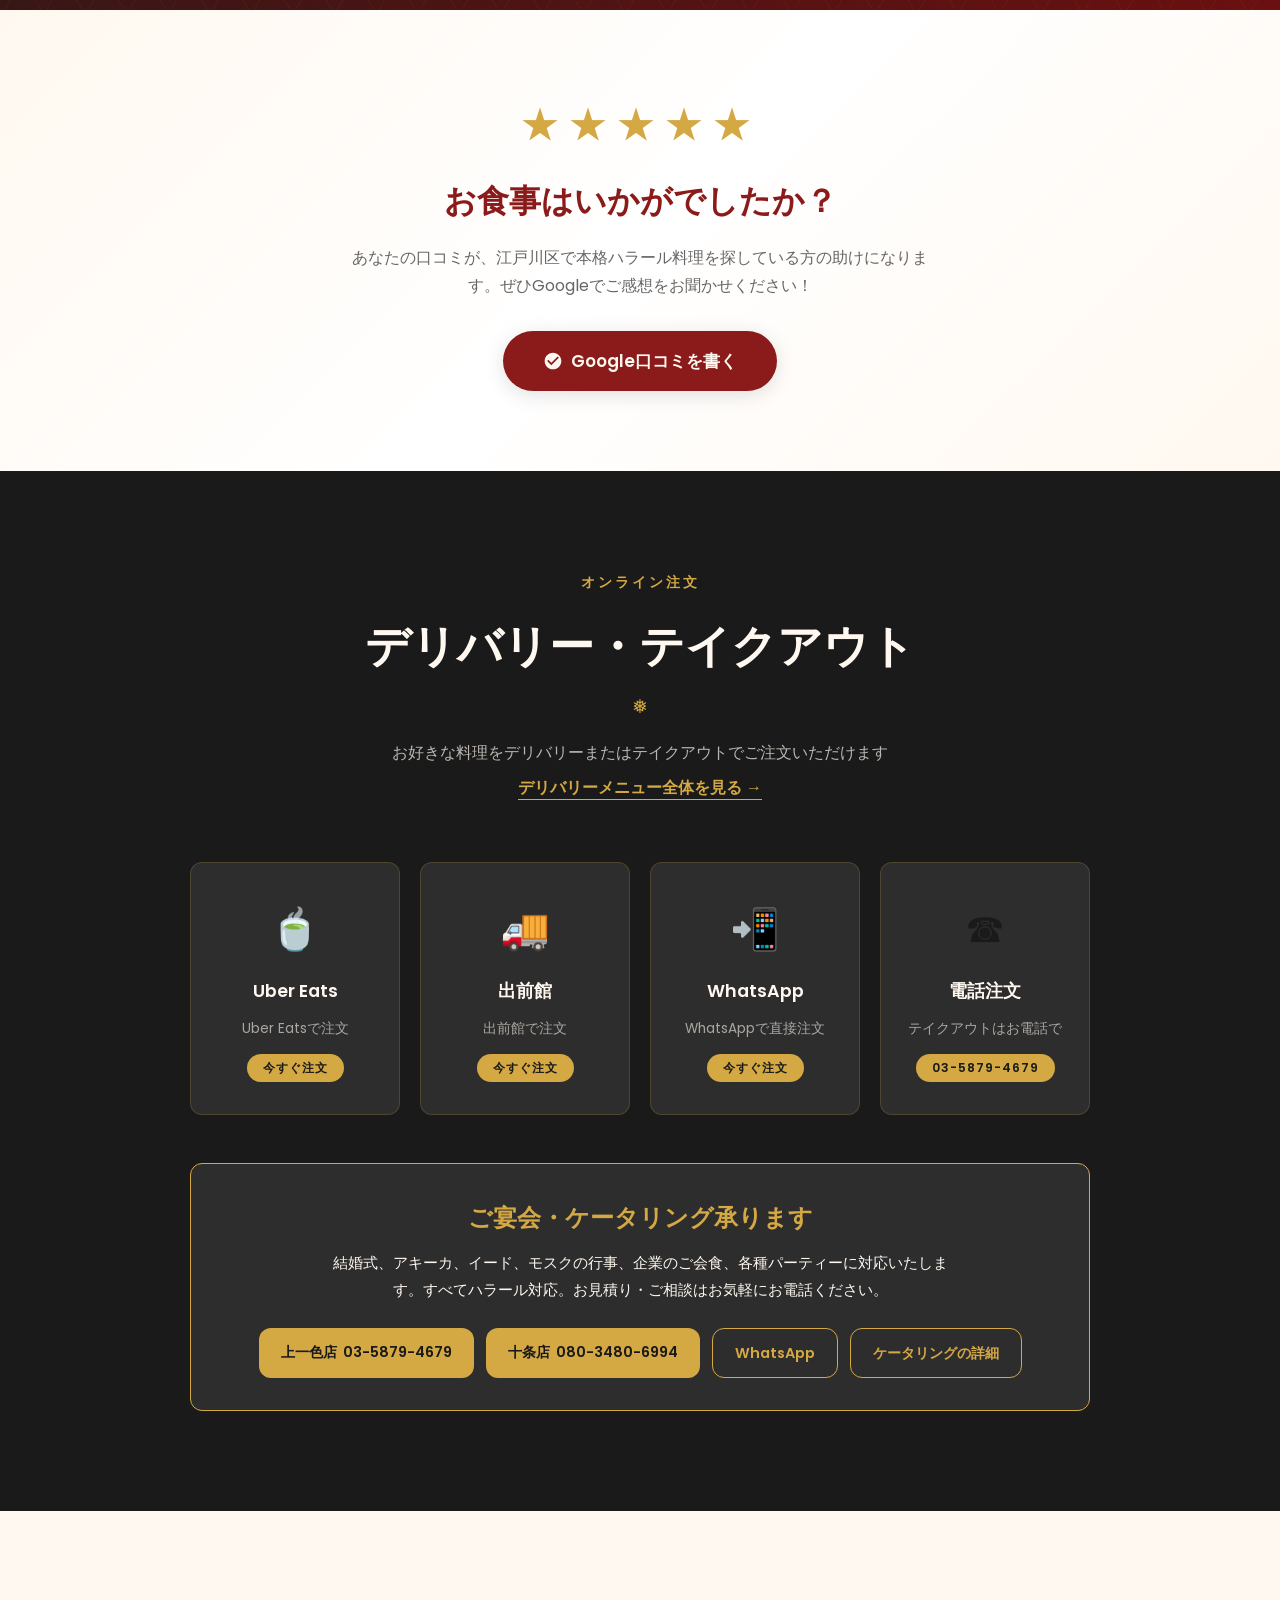
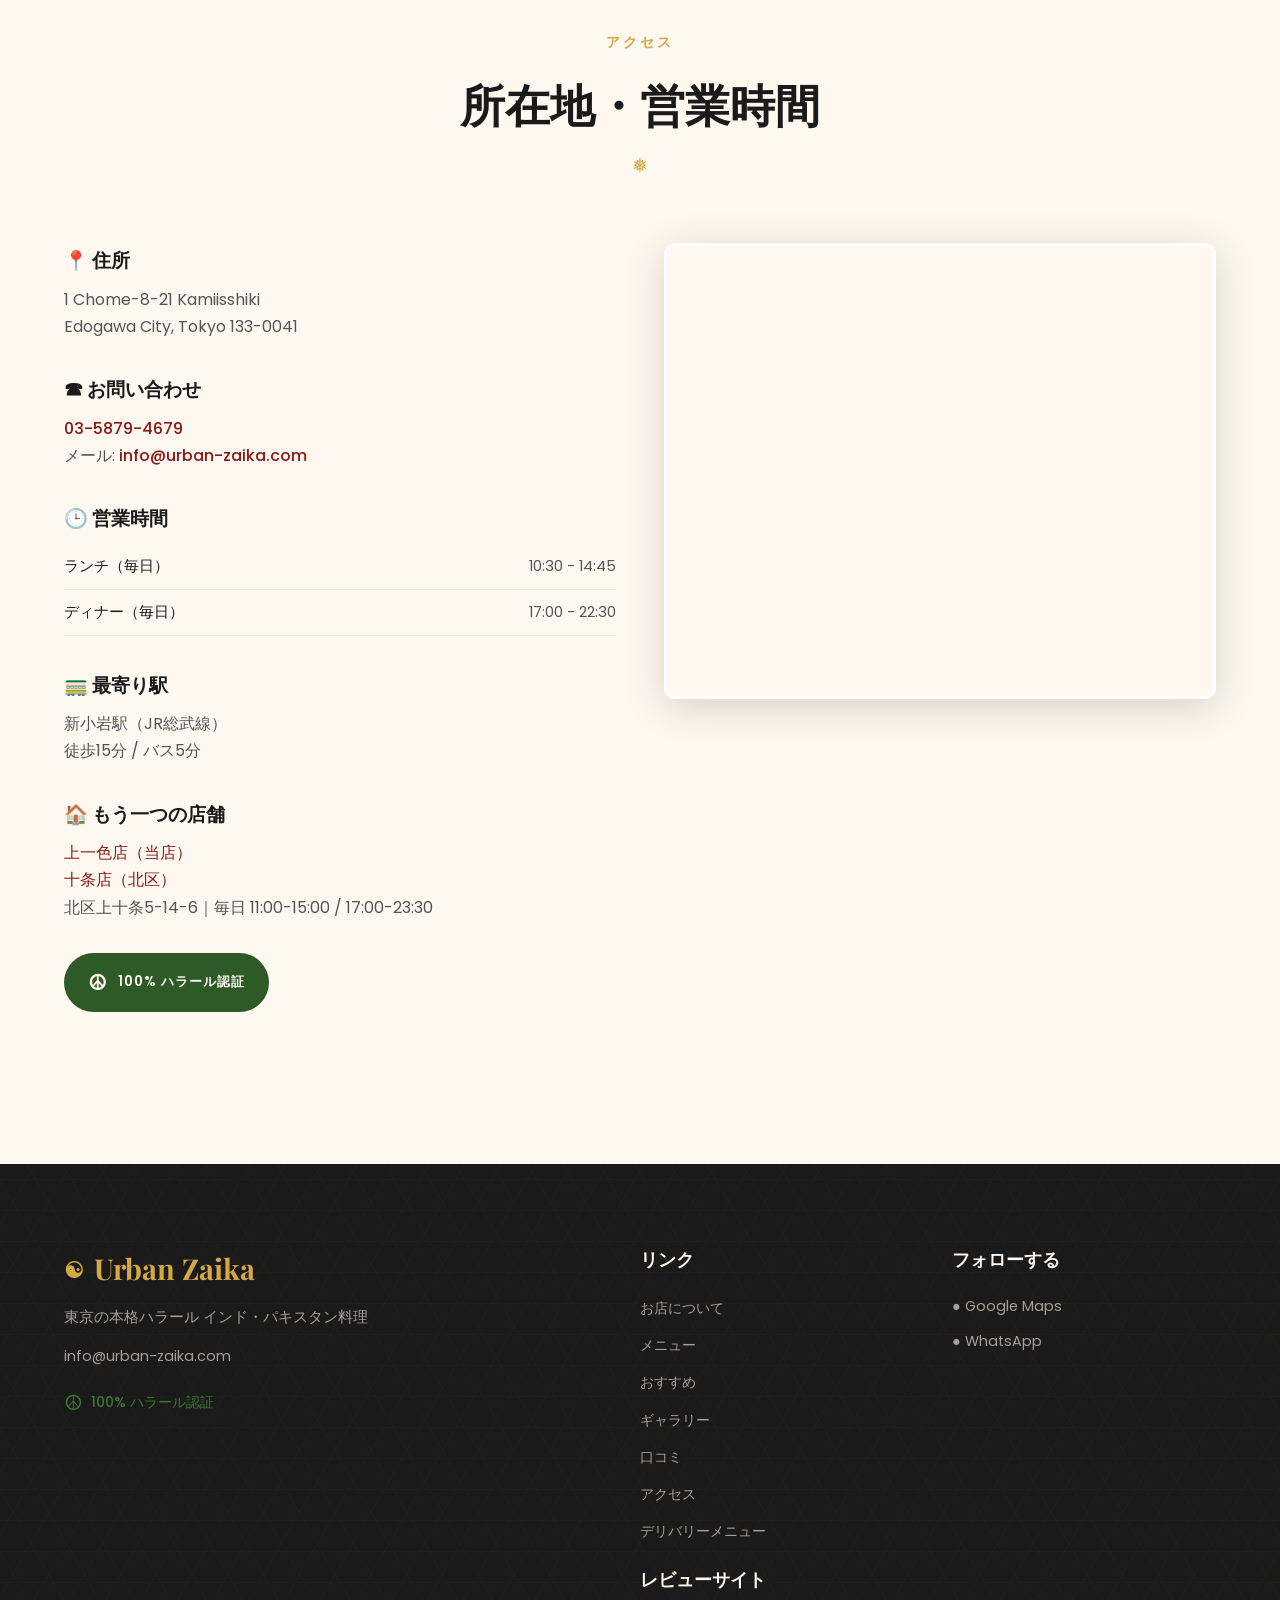
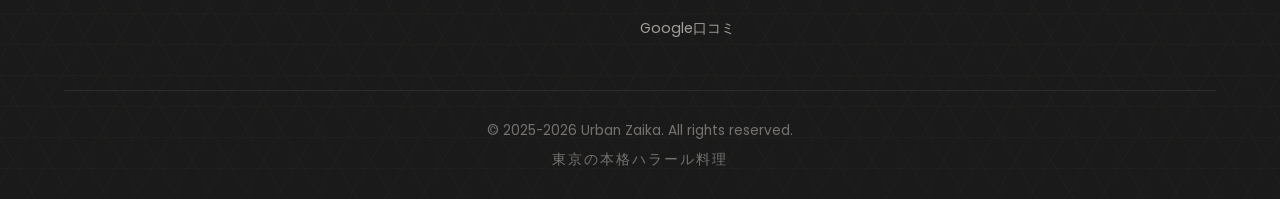
==== commit b05281eb: "feat: advertise Bengali alongside English and Urdu The owner confirmed Bengali calls can be answered" ====
--- a/index.html
+++ b/index.html
@@ -14,7 +14,7 @@
   <meta name="viewport" content="width=device-width, initial-scale=1.0">
   <title>Urban Zaika 上一色店｜ハラルインド・パキスタン料理｜小岩・新小岩・江戸川区</title>
   <meta name="description" content="小岩・新小岩エリア、江戸川区上一色のハラル認証レストラン Urban Zaika。ビリヤニ、バターチキン、カラヒ、焼きたてナン、ケバブ。ランチセット¥650から、ランチ10:30-14:45／ディナー17:00-22:30 毎日営業。テイクアウト・デリバリー対応。Halal Indian &amp; Pakistani restaurant in Edogawa, Tokyo — English menu, halal food near you.">
-  <meta name="keywords" content="ハラルレストラン 東京, ハラル 江戸川区, ハラル 小岩, インドカレー 小岩, インドカレー 新小岩, カレー 江戸川区, ビリヤニ 東京, ケバブ 東京, パキスタン料理 東京, ハラル認証, ランチ 小岩, テイクアウト インドカレー, Urban Zaika, アーバンザイカ, halal restaurant Tokyo, halal food near me, halal restaurant near me, indian restaurant near me, pakistani restaurant Tokyo, biryani Tokyo, kebab Tokyo, ベジタリアン インドカレー, ベジタリアン 東京, ベジタリアン 江戸川区, ベジカレー, vegetarian indian restaurant Tokyo, vegetarian curry Tokyo, ケータリング 東京, ハラル ケータリング, 宴会 インド料理, パーティー 料理 配達, halal catering Tokyo, indian catering Tokyo">
+  <meta name="keywords" content="ハラルレストラン 東京, ハラル 江戸川区, ハラル 小岩, インドカレー 小岩, インドカレー 新小岩, カレー 江戸川区, ビリヤニ 東京, ケバブ 東京, パキスタン料理 東京, ハラル認証, ランチ 小岩, テイクアウト インドカレー, Urban Zaika, アーバンザイカ, halal restaurant Tokyo, halal food near me, halal restaurant near me, indian restaurant near me, pakistani restaurant Tokyo, biryani Tokyo, kebab Tokyo, ベジタリアン インドカレー, ベジタリアン 東京, ベジタリアン 江戸川区, ベジカレー, vegetarian indian restaurant Tokyo, vegetarian curry Tokyo, ベンガル語 レストラン 東京, bengali speaking restaurant tokyo, ハラル ベンガル, ケータリング 東京, ハラル ケータリング, 宴会 インド料理, パーティー 料理 配達, halal catering Tokyo, indian catering Tokyo">
 
   <!-- hreflang intentionally omitted: single-URL site (client-side language toggle).
        Valid hreflang requires distinct URLs per locale; re-add if per-locale paths are introduced. -->
@@ -189,7 +189,7 @@
         <div class="feature-card fade-in">
           <div class="feature-icon">&#9770;</div>
           <h3 class="feature-title"><span data-en="100% Halal" data-ja="100% ハラール" data-ur="100% حلال">100% ハラール</span></h3>
-          <p class="feature-desc"><span data-en="A certified halal kitchen at both branches, cooking to Islamic dietary guidelines." data-ja="両店舗ともハラール認証を取得したキッチンです。イスラムの食事規定に従って調理しています。" data-ur="دونوں برانچوں میں حلال تصدیق شدہ کچن ہیں، اسلامی غذائی ہدایات کے مطابق تیار کیے جاتے ہیں۔">両店舗ともハラール認証を取得したキッチンです。イスラムの食事規定に従って調理しています。</span></p>
+          <p class="feature-desc"><span data-en="A certified halal kitchen at both branches, cooking to Islamic dietary guidelines. Staff speak English, Urdu and Bengali." data-ja="両店舗ともハラール認証を取得したキッチンです。イスラムの食事規定に従って調理しています。英語・ウルドゥー語・ベンガル語でのご注文も承ります。" data-ur="دونوں برانچوں میں حلال تصدیق شدہ کچن۔ عملہ انگریزی، اردو اور بنگالی بولتا ہے۔ ہیں، اسلامی غذائی ہدایات کے مطابق تیار کیے جاتے ہیں۔">両店舗ともハラール認証を取得したキッチンです。イスラムの食事規定に従って調理しています。英語・ウルドゥー語・ベンガル語でのご注文も承ります。</span></p>
         </div>
         <div class="feature-card fade-in">
           <div class="feature-icon">&#9733;</div>
@@ -934,14 +934,14 @@
         <h3 class="catering-title"><span data-en="Party &amp; Event Catering" data-ja="ご宴会・ケータリング承ります" data-ur="پارٹی اور تقریبات کے لیے کیٹرنگ">ご宴会・ケータリング承ります</span></h3>
         <p class="catering-desc"><span data-en="Weddings, aqiqah, Eid, mosque events, company functions and private parties — halal throughout, prepared at either branch. Call us for a quote." data-ja="結婚式、アキーカ、イード、モスクの行事、企業のご会食、各種パーティーに対応いたします。すべてハラール対応。お見積り・ご相談はお気軽にお電話ください。" data-ur="شادی، عقیقہ، عید، مسجد کی تقریبات، دفتری اور نجی تقریبات — مکمل حلال۔ قیمت معلوم کرنے کے لیے کال کریں۔">結婚式、アキーカ、イード、モスクの行事、企業のご会食、各種パーティーに対応いたします。すべてハラール対応。お見積り・ご相談はお気軽にお電話ください。</span></p>
         <div class="catering-actions">
-          <a href="tel:03-5879-4679" class="catering-btn" onclick="gtag('event','click_catering',{branch:'edogawa'})">
+          <a href="tel:03-5879-4679" class="catering-btn" onclick="uzCatering({branch:'edogawa'})">
             <span data-en="Kamiisshiki" data-ja="上一色店" data-ur="کامی اِشّیکی">上一色店</span> &nbsp;03-5879-4679
           </a>
-          <a href="tel:080-3480-6994" class="catering-btn" onclick="gtag('event','click_catering',{branch:'kita-ku'})">
+          <a href="tel:080-3480-6994" class="catering-btn" onclick="uzCatering({branch:'kita-ku'})">
             <span data-en="Jujo" data-ja="十条店" data-ur="جوجو">十条店</span> &nbsp;080-3480-6994
           </a>
-          <a href="https://wa.me/819066582838?text=%E3%82%B1%E3%83%BC%E3%82%BF%E3%83%AA%E3%83%B3%E3%82%B0%E3%81%AE%E3%81%94%E7%9B%B8%E8%AB%87" class="catering-btn catering-btn-alt" target="_blank" rel="noopener" onclick="gtag('event','click_catering',{branch:'whatsapp'})">WhatsApp</a>
-          <a href="/catering/" class="catering-btn catering-btn-alt" onclick="gtag('event','click_catering',{branch:'page'})"><span data-en="See catering details" data-ja="ケータリングの詳細" data-ur="کیٹرنگ کی تفصیل">ケータリングの詳細</span></a>
+          <a href="https://wa.me/819066582838?text=%E3%82%B1%E3%83%BC%E3%82%BF%E3%83%AA%E3%83%B3%E3%82%B0%E3%81%AE%E3%81%94%E7%9B%B8%E8%AB%87" class="catering-btn catering-btn-alt" target="_blank" rel="noopener" onclick="uzCatering({branch:'whatsapp'})">WhatsApp</a>
+          <a href="/catering/" class="catering-btn catering-btn-alt" onclick="uzCatering({branch:'page'})"><span data-en="See catering details" data-ja="ケータリングの詳細" data-ur="کیٹرنگ کی تفصیل">ケータリングの詳細</span></a>
         </div>
       </div>
     </div>
@@ -1122,5 +1122,16 @@
   </div>
 
   <script src="script.js" defer></script>
+  <script>
+    // Catering clicks fire two events on purpose: click_catering for granular reporting, and
+    // click_cta - already a GA4 key event and imported into Ads - so the click actually counts
+    // as a conversion instead of waiting on a new key event being registered and re-imported.
+    function uzCatering(params) {
+      try {
+        gtag('event', 'click_catering', params);
+        gtag('event', 'click_cta', Object.assign({ cta: 'catering' }, params));
+      } catch (e) {}
+    }
+  </script>
 </body>
 </html>
